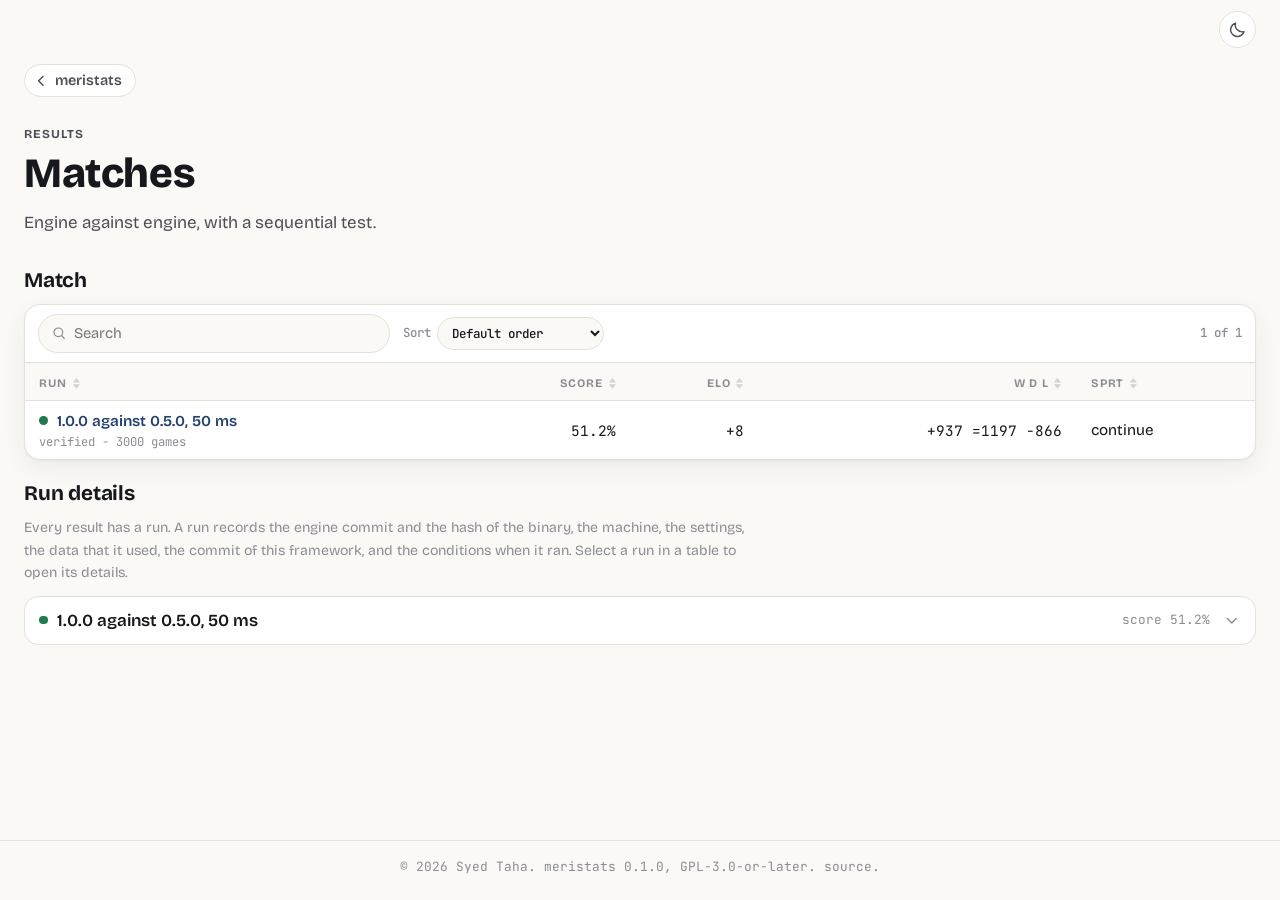
==== matches.html @ 7e8a5fe5 "Publish the baseline of version 1.0.0 Add the pages for puzzles, techniques, speed, matches and the " ====
<!doctype html>
<html lang="en" data-theme="light" data-pref="system">
<head>
  <meta charset="utf-8">
  <meta name="viewport" content="width=device-width, initial-scale=1">
  <title>Matches - meristats</title>
  <meta name="description" content="Engine against engine, with a sequential test.">
  <link rel="icon" href="assets/favicon.svg?v=4" type="image/svg+xml">
  <script>
    (function () {
      try {
        var pref = localStorage.getItem("theme-preference") || "system";
        var dark = pref === "dark" || (pref === "system" && window.matchMedia("(prefers-color-scheme: dark)").matches);
        document.documentElement.setAttribute("data-theme", dark ? "dark" : "light");
        document.documentElement.setAttribute("data-pref", pref);
      } catch (e) {}
    })();
  </script>
  <link rel="preconnect" href="https://fonts.googleapis.com">
  <link rel="preconnect" href="https://fonts.gstatic.com" crossorigin>
  <link href="https://fonts.googleapis.com/css2?family=Bricolage+Grotesque:opsz,wght@12..96,400;12..96,500;12..96,600;12..96,700;12..96,800&amp;family=JetBrains+Mono:wght@400;500&amp;display=swap" rel="stylesheet">
  <link rel="stylesheet" href="assets/style.css">
</head>
<body>
  <svg width="0" height="0" style="position:absolute" aria-hidden="true">
    <symbol id="mark" viewBox="38 20 62 90">
      <g fill="none" stroke="currentColor"><path stroke-width="1.6" d="M69.43 24.85V39.5M69.45 95.32V105.52"/><path stroke-width="1.64" stroke-linecap="round" d="M54.03 89.84A27.78 27.78 0 0 1 63.04 39.7M75.91 39.71A27.78 27.78 0 0 1 84.55 90.05"/></g>
      <path fill="currentColor" fill-rule="evenodd" d="M67.71 43L70.86 43L70.86 45.41L72.88 45.41L72.88 48L70.86 48L70.86 51.94L76.18 51.94L72.18 63.14L74.08 63.44L74.08 65.7L72.03 66.1L72.03 66.27C72.03 70.98 72.48 75.81 74.01 80.27C75.55 84.77 78.19 88.9 81.16 92.61L57.41 92.61C57.5 92.5 57.59 92.39 57.68 92.27C57.86 92.05 58.05 91.83 58.22 91.61C58.66 91.06 59.08 90.51 59.48 89.94C60.7 88.25 61.8 86.47 62.73 84.61C64.15 81.77 65.19 78.72 65.8 75.6C66.39 72.54 66.54 69.39 66.54 66.27L66.54 66.1L64.49 65.7L64.49 63.44L66.39 63.14L62.39 51.94L67.71 51.94L67.71 48L65.69 48L65.69 45.41L67.71 45.41L67.71 43Z"/>
    </symbol>
  </svg>

  <button class="theme-toggle" id="theme-toggle" type="button">
    <svg class="icon icon-sun" viewBox="0 0 24 24" fill="none" stroke="currentColor"
         stroke-width="1.8" stroke-linecap="round" aria-hidden="true">
      <circle cx="12" cy="12" r="4"/>
      <path d="M12 2v2M12 20v2M4.9 4.9l1.4 1.4M17.7 17.7l1.4 1.4M2 12h2M20 12h2M4.9 19.1l1.4-1.4M17.7 6.3l1.4-1.4"/>
    </svg>
    <svg class="icon icon-moon" viewBox="0 0 24 24" fill="none" stroke="currentColor"
         stroke-width="1.8" stroke-linecap="round" stroke-linejoin="round" aria-hidden="true">
      <path d="M20 14.5A8.5 8.5 0 0 1 9.5 4 8.5 8.5 0 1 0 20 14.5z"/>
    </svg>
  </button>

  <main>
<div class="wrap" id="top"><a class="back" href="./"><svg viewBox="0 0 24 24" fill="none" stroke="currentColor" stroke-width="2" stroke-linecap="round" stroke-linejoin="round" aria-hidden="true"><path d="M15 6l-6 6 6 6"/></svg>meristats</a><section class="page-head"><p class="eyebrow">Results</p><h1>Matches</h1><p>Engine against engine, with a sequential test.</p></section><section><h2>Match</h2><div class="panel" data-table><div class="toolbar"><label class="search"><svg viewBox="0 0 24 24" fill="none" stroke="currentColor" stroke-width="1.8" stroke-linecap="round" aria-hidden="true"><circle cx="11" cy="11" r="6.5"/><path d="M20 20l-4.2-4.2"/></svg><input type="search" placeholder="Search" aria-label="Search the table"></label><label class="sort"><span>Sort</span><select aria-label="Sort the table"><option value="">Default order</option><option value="0:asc">Run, A to Z</option><option value="0:desc">Run, Z to A</option><option value="1:asc">Score, low to high</option><option value="1:desc">Score, high to low</option><option value="2:asc">Elo, low to high</option><option value="2:desc">Elo, high to low</option><option value="3:asc">W D L, low to high</option><option value="3:desc">W D L, high to low</option><option value="4:asc">SPRT, A to Z</option><option value="4:desc">SPRT, Z to A</option></select></label><span class="count" aria-live="polite">1 of 1</span></div><div class="table-wrap"><table class="results"><thead><tr><th scope="col" data-sort="text" class=""><button type="button">Run<svg class="sort-icon" viewBox="0 0 10 14" aria-hidden="true"><path class="up" d="M5 1 9 6H1z"/><path class="down" d="M5 13 1 8h8z"/></svg></button></th><th scope="col" data-sort="num" class="num"><button type="button">Score<svg class="sort-icon" viewBox="0 0 10 14" aria-hidden="true"><path class="up" d="M5 1 9 6H1z"/><path class="down" d="M5 13 1 8h8z"/></svg></button></th><th scope="col" data-sort="num" class="num"><button type="button">Elo<svg class="sort-icon" viewBox="0 0 10 14" aria-hidden="true"><path class="up" d="M5 1 9 6H1z"/><path class="down" d="M5 13 1 8h8z"/></svg></button></th><th scope="col" data-sort="num" class="num"><button type="button">W D L<svg class="sort-icon" viewBox="0 0 10 14" aria-hidden="true"><path class="up" d="M5 1 9 6H1z"/><path class="down" d="M5 13 1 8h8z"/></svg></button></th><th scope="col" data-sort="text" class=""><button type="button">SPRT<svg class="sort-icon" viewBox="0 0 10 14" aria-hidden="true"><path class="up" d="M5 1 9 6H1z"/><path class="down" d="M5 13 1 8h8z"/></svg></button></th></tr></thead><tbody><tr data-run="run-20261018t182448z-match-f1946d27" data-grade="verified" data-group="SPRT continue" data-search="1.0.0 against 0.5.0, 50 ms default vs default match verified sprt continue 1.0.0 against 0.5.0, 50 ms verified - 3000 games 51.2% +8 +937 =1197 -866 continue"><td class="" data-sort="1.0.0 against 0.5.0, 50 ms"><span class="main"><span class="dot dot-verified" title="verified"></span><a class="run-link" href="#run-20261018t182448z-match-f1946d27">1.0.0 against 0.5.0, 50 ms</a></span><span class="small">verified - 3000 games</span></td><td class="num" data-sort="0.5118333333333334">51.2%</td><td class="num" data-sort="8.224177904588114">+8</td><td class="num" data-sort="937">+937 =1197 -866</td><td class="" data-sort="continue">continue</td></tr></tbody></table><p class="empty" hidden>Nothing matches.</p></div><div class="pager" hidden><label class="per-page">Rows<select aria-label="Rows per page"><option value="10">10</option><option value="25">25</option><option value="50">50</option><option value="100">100</option></select></label><span class="range" aria-live="polite"></span><nav class="pages" aria-label="Pages"></nav></div></div></section><section><h2>Run details</h2><p class="note">Every result has a run. A run records the engine commit and the hash of the binary, the machine, the settings, the data that it used, the commit of this framework, and the conditions when it ran. Select a run in a table to open its details.</p><div class="runs" data-runs><details class="run" id="run-20261018t182448z-match-f1946d27" data-run="run-20261018t182448z-match-f1946d27"><summary><span class="run-name"><span class="dot dot-verified" title="verified"></span>1.0.0 against 0.5.0, 50 ms</span><span class="run-meta">score 51.2%</span><svg class="chev" viewBox="0 0 24 24" fill="none" stroke="currentColor" stroke-width="2" stroke-linecap="round" stroke-linejoin="round" aria-hidden="true"><path d="M6 9l6 6 6-6"/></svg></summary><div class="run-body"><table class="facts"><tbody><tr class="group"><th colspan="2">Result</th></tr><tr><th scope="row">Games</th><td>3000</td></tr><tr><th scope="row">Wins, draws, losses</th><td>+937 =1197 -866</td></tr><tr><th scope="row">Score</th><td>51.2%</td></tr><tr><th scope="row">Elo</th><td>+8</td></tr><tr><th scope="row">SPRT, meristats</th><td>continue</td></tr><tr><th scope="row">SPRT, fastchess</th><td>continue</td></tr></tbody><tbody><tr class="group"><th colspan="2">Run</th></tr><tr><th scope="row">Run</th><td>20261018T182448Z-match-f1946d27</td></tr><tr><th scope="row">Protocol</th><td>match version 2</td></tr><tr><th scope="row">Grade</th><td><span class="badge">verified</span> Made from a clean state.</td></tr><tr><th scope="row">Started</th><td>2026-10-18T18:24:48Z</td></tr><tr><th scope="row">Config</th><td>default vs default</td></tr><tr><th scope="row">Limits</th><td>b_engine_id: 2<br>concurrency: 16<br>eval_files: {}<br>limit: {&#x27;st&#x27;: 0.05}<br>options_a: {&#x27;Hash&#x27;: 16, &#x27;MoveOverhead&#x27;: 0, &#x27;Threads&#x27;: 1}<br>options_b: {&#x27;Hash&#x27;: 16, &#x27;MoveOverhead&#x27;: 0, &#x27;Threads&#x27;: 1}<br>rounds: 1500<br>seed: 1<br>sprt: {&#x27;alpha&#x27;: 0.05, &#x27;beta&#x27;: 0.05, &#x27;elo0&#x27;: 0.0, &#x27;elo1&#x27;: 10.0}</td></tr></tbody><tbody><tr class="group"><th colspan="2">Engine</th></tr><tr><th scope="row">Commit</th><td><a href="https://github.com/syedtaha22/meridian/commit/1851d6012c88bce34a22c686608aade01338e2e7">1851d6012c88</a></td></tr><tr><th scope="row">Binary</th><td>7f83e651ee5e45a40d59fa69de6af48ca6f62c56aa0a31c0e30a561213eb9b9a</td></tr><tr><th scope="row">Name</th><td>Meridian 1.0.0</td></tr></tbody><tbody><tr class="group"><th colspan="2">Data</th></tr><tr><th scope="row">Dataset</th><td>opening-book 5835239f88cc</td></tr></tbody><tbody><tr class="group"><th colspan="2">Machine</th></tr><tr><th scope="row">CPU</th><td>13th Gen Intel(R) Core(TM) i9-13900HX, 32 logical CPUs</td></tr><tr><th scope="row">Kernel</th><td>7.0.0-38-generic</td></tr></tbody><tbody><tr class="group"><th colspan="2">Framework</th></tr><tr><th scope="row">Commit</th><td><a href="https://github.com/syedtaha22/meristats/commit/4b41d641494044adb441dc65bc48a4a7bd8cf73d">4b41d6414940</a></td></tr><tr><th scope="row">State</th><td>clean</td></tr></tbody><tbody><tr class="group"><th colspan="2">Conditions</th></tr><tr><th scope="row">Power source</th><td>ac</td></tr><tr><th scope="row">Governor</th><td>powersave</td></tr><tr><th scope="row">Load at start</th><td>4.98828125</td></tr></tbody></table><a class="to-top" href="#top">Back to the table</a></div></details></div></section></div>
  </main>

  <footer class="site-footer">
    <div class="wrap">
      &copy; 2026 Syed Taha. meristats 0.1.0, GPL-3.0-or-later.
      <a href="https://github.com/syedtaha22/meristats">source</a>.
    </div>
  </footer>

  <script src="assets/site.js" defer></script>
  <script>
    (function () {
      var button = document.getElementById("theme-toggle");
      var media = window.matchMedia("(prefers-color-scheme: dark)");

      function read() {
        try { return localStorage.getItem("theme-preference") || "system"; } catch (e) { return "system"; }
      }

      function isDark(pref) {
        return pref === "dark" || (pref === "system" && media.matches);
      }

      function apply(pref) {
        var dark = isDark(pref);
        document.documentElement.setAttribute("data-theme", dark ? "dark" : "light");
        document.documentElement.setAttribute("data-pref", pref);
        button.setAttribute("aria-label", dark ? "Switch to light theme" : "Switch to dark theme");
      }

      button.addEventListener("click", function () {
        var next = isDark(read()) ? "light" : "dark";
        try { localStorage.setItem("theme-preference", next); } catch (e) {}
        apply(next);
      });

      media.addEventListener("change", function () {
        if (read() === "system") { apply("system"); }
      });

      apply(read());
    })();
  </script>
</body>
</html>
---- assets/style.css ----
/*
  meristats, a testing and results framework for the Meridian chess engine
  Copyright (C) 2026 Syed Taha

  This program is free software: you can redistribute it and/or modify
  it under the terms of the GNU General Public License as published by
  the Free Software Foundation, either version 3 of the License, or
  (at your option) any later version.

  This program is distributed in the hope that it will be useful,
  but WITHOUT ANY WARRANTY; without even the implied warranty of
  MERCHANTABILITY or FITNESS FOR A PARTICULAR PURPOSE.  See the
  GNU General Public License for more details.

  You should have received a copy of the GNU General Public License
  along with this program.  If not, see <https://www.gnu.org/licenses/>.
*/

/* meristats stylesheet. The palette and type follow syedtaha22.github.io. */

:root {
  --paper: #faf9f6;
  --card: #ffffff;
  --ink: #16181c;
  --ink-soft: #4d4f56;
  --muted: #8b8d94;
  --rule: #e4e1d8;
  --accent: #24406f;
  --accent-ink: #16233d;
  --accent-tint: #eef1f6;
  --on-ink: #ffffff;
  --on-accent: #ffffff;
  --shadow: 0 1px 2px rgba(20, 24, 34, 0.04), 0 8px 24px rgba(20, 24, 34, 0.06);

  --sans: "Bricolage Grotesque", "Inter", system-ui, sans-serif;
  --mono: "JetBrains Mono", ui-monospace, "SFMono-Regular", Menlo, monospace;

  --wrap: 1320px;
  color-scheme: light;
}

html[data-theme="dark"] {
  --paper: #0d1117;
  --card: #151a21;
  --ink: #f4f5f7;
  --ink-soft: rgba(244, 245, 247, 0.75);
  --muted: rgba(244, 245, 247, 0.5);
  --rule: rgba(244, 245, 247, 0.16);
  --accent: #e44c65;
  --accent-ink: #e76278;
  --accent-tint: rgba(228, 76, 101, 0.14);
  --on-ink: #0d1117;
  --shadow: 0 1px 2px rgba(0, 0, 0, 0.3), 0 8px 24px rgba(0, 0, 0, 0.35);
  color-scheme: dark;
}

* { box-sizing: border-box; }
html { -webkit-text-size-adjust: 100%; }

body {
  margin: 0;
  min-height: 100vh;
  display: flex;
  flex-direction: column;
  background: var(--paper);
  color: var(--ink);
  font-family: var(--sans);
  font-optical-sizing: auto;
  font-size: 1.06rem;
  line-height: 1.6;
  -webkit-font-smoothing: antialiased;
  padding-top: 3.4rem;
  transition: background-color 0.3s ease, color 0.3s ease;
}

a { color: var(--accent); text-decoration: none; }
a:hover { color: var(--accent-ink); text-decoration: underline; text-decoration-thickness: 1px;
          text-underline-offset: 3px; }
a:focus-visible, button:focus-visible { outline: 2px solid var(--accent); outline-offset: 2px; }

.wrap { width: 100%; max-width: var(--wrap); margin: 0 auto; padding: 0 1.5rem; }

/* ---------------------------------------------------------------- theme */

.theme-toggle {
  position: fixed;
  top: 0.7rem;
  right: 1.5rem;
  z-index: 10;
  display: grid;
  place-items: center;
  width: 2.3rem;
  height: 2.3rem;
  padding: 0;
  border: 1px solid var(--rule);
  border-radius: 50%;
  background: var(--card);
  color: var(--ink-soft);
  cursor: pointer;
  transition: background-color 0.2s ease, color 0.2s ease, border-color 0.2s ease;
}
.theme-toggle:hover {
  background: var(--accent-tint);
  color: var(--accent);
  border-color: var(--accent);
}
.theme-toggle .icon { grid-area: 1 / 1; width: 1.2rem; height: 1.2rem; }
html[data-theme="light"] .icon-sun,
html[data-theme="dark"] .icon-moon { display: none; }

/* ----------------------------------------------------------------- hero */

main { flex: 1; }

.hero {
  display: grid;
  grid-template-columns: minmax(0, 1.5fr) minmax(0, 1fr);
  gap: 2rem;
  align-items: center;
  padding: 1.5rem 0 1rem;
}

.eyebrow {
  margin: 0 0 0.8rem;
  font-weight: 700;
  font-size: 0.76rem;
  letter-spacing: 0.08em;
  text-transform: uppercase;
  color: var(--muted);
}

h1, h2, h3 {
  font-weight: 700;
  line-height: 1.15;
  letter-spacing: -0.01em;
  color: var(--ink);
}
h1 { font-size: clamp(2.4rem, 5vw, 3.6rem); margin: 0 0 0.7rem; font-weight: 800; }
h2 { font-size: 1.3rem; margin: 0 0 0.7rem; }
h3 { font-size: 1.1rem; margin: 0 0 0.4rem; }

.lede { max-width: 36rem; margin: 0 0 1.2rem; color: var(--ink-soft); font-size: 1.15rem; }

.actions { display: flex; flex-wrap: wrap; gap: 0.7rem; }
.btn {
  display: inline-flex;
  align-items: center;
  padding: 0.7rem 1.3rem;
  border: 1.5px solid var(--ink);
  border-radius: 999px;
  font-weight: 600;
  font-size: 0.92rem;
  text-decoration: none;
  transition: background-color 0.25s ease, border-color 0.25s ease, color 0.25s ease;
}
.btn:hover { text-decoration: none; }
.btn-fill { background: var(--ink); color: var(--on-ink); }
.btn-fill:hover { background: var(--accent); border-color: var(--accent); color: var(--on-accent); }
.btn-outline { background: transparent; color: var(--ink); }
.btn-outline:hover { background: var(--ink); color: var(--on-ink); }

.emblem { display: grid; place-items: center; }
.emblem .mark { height: 13rem; width: auto; color: var(--accent); }

/* ------------------------------------------------------- status and cards */

.status {
  display: flex;
  align-items: center;
  gap: 0.9rem;
  margin: 1rem 0 1.2rem;
  padding: 0.7rem 1.1rem;
  border: 1px solid var(--rule);
  border-radius: 1rem;
  background: var(--card);
  box-shadow: var(--shadow);
}
.status-label {
  flex: none;
  padding: 0.25rem 0.7rem;
  border-radius: 999px;
  background: var(--accent-tint);
  color: var(--accent);
  font: 500 0.75rem/1.2 var(--mono);
  letter-spacing: 0.04em;
  text-transform: uppercase;
}
.status p { margin: 0; font-weight: 600; }
.status .detail { margin-left: auto; color: var(--muted); font-weight: 400; font-size: 0.95rem; }

.card-grid { display: grid; grid-template-columns: repeat(3, minmax(0, 1fr)); gap: 0.9rem; }
.card {
  padding: 1.1rem 1.2rem;
  border: 1px solid var(--rule);
  border-radius: 1rem;
  background: var(--card);
}
.card p { margin: 0; color: var(--ink-soft); font-size: 0.98rem; }
.card .num { margin-bottom: 0.5rem; color: var(--accent); font: 500 0.8rem/1 var(--mono); }

/* ---------------------------------------------------------------- page heads */

a.card { display: block; color: inherit; text-decoration: none; position: relative;
         transition: border-color 0.2s ease, transform 0.2s ease; }
a.card:hover { border-color: var(--accent); text-decoration: none; transform: translateY(-2px); }
.card-count { display: block; margin-top: 0.5rem; color: var(--muted); font: 500 0.78rem/1 var(--mono); }

.back {
  display: inline-flex;
  align-items: center;
  gap: 0.35rem;
  margin-top: 0.6rem;
  padding: 0.25rem 0.8rem 0.25rem 0.45rem;
  border: 1px solid var(--rule);
  border-radius: 999px;
  background: var(--card);
  color: var(--ink-soft);
  font-weight: 600;
  font-size: 0.9rem;
  text-decoration: none;
  transition: border-color 0.2s ease, color 0.2s ease;
}
.back svg { width: 1.1rem; height: 1.1rem; }
.back:hover { border-color: var(--accent); color: var(--accent); text-decoration: none; }

.page-head { padding: 0.9rem 0 0.6rem; }
.page-head h1 { font-size: clamp(1.9rem, 4vw, 2.6rem); }
.page-head p { max-width: 44rem; margin: 0.3rem 0 0; color: var(--ink-soft); }
.page-head .eyebrow { margin-top: 0.8rem; margin-bottom: 0.4rem; }
section + section { margin-top: 1.4rem; }
.note { margin: 0.2rem 0 0.7rem; color: var(--muted); font-size: 0.88rem; max-width: 46rem; }

/* ----------------------------------------------------------------- panels */

.panel { border: 1px solid var(--rule); border-radius: 1rem; background: var(--card);
         box-shadow: var(--shadow); overflow: hidden; }

.toolbar { display: flex; flex-wrap: wrap; align-items: center; gap: 0.5rem 0.8rem;
           padding: 0.6rem 0.8rem; border-bottom: 1px solid var(--rule); }
.search { position: relative; flex: 1 1 14rem; max-width: 22rem; display: block; }
.search svg { position: absolute; left: 0.8rem; top: 50%; width: 1rem; height: 1rem;
              transform: translateY(-50%); color: var(--muted); pointer-events: none; }
.search input { width: 100%; padding: 0.4rem 0.8rem 0.4rem 2.2rem; border: 1px solid var(--rule);
                border-radius: 999px; background: var(--paper); color: var(--ink);
                font: inherit; font-size: 0.92rem; }
.search input:focus { outline: 2px solid var(--accent); outline-offset: 1px; border-color: transparent; }
.sort { display: inline-flex; align-items: center; gap: 0.4rem; color: var(--muted);
        font: 500 0.78rem/1 var(--mono); }
.sort select { max-width: 13rem; padding: 0.35rem 0.6rem; border: 1px solid var(--rule);
               border-radius: 999px; background: var(--paper); color: var(--ink); font: inherit;
               cursor: pointer; }
.chips { display: flex; flex-wrap: wrap; gap: 0.35rem; }
.chip { padding: 0.28rem 0.75rem; border: 1px solid var(--rule); border-radius: 999px;
        background: transparent; color: var(--ink-soft); font: 500 0.78rem/1.3 var(--mono);
        cursor: pointer; transition: background-color 0.15s ease, color 0.15s ease; }
.chip:hover { border-color: var(--accent); color: var(--accent); }
.chip.on { background: var(--accent); border-color: var(--accent); color: var(--on-accent); }
.count { margin-left: auto; color: var(--muted); font: 500 0.78rem/1 var(--mono); }

/* ----------------------------------------------------------------- tables */

.table-wrap { overflow-x: auto; }
table.results { border-collapse: collapse; width: 100%; font-size: 0.95rem; }
table.results th, table.results td { padding: 0.5rem 0.9rem; text-align: left;
                                     border-bottom: 1px solid var(--rule); vertical-align: middle; }
table.results th.num, table.results td.num { text-align: right; }
table.results td { white-space: nowrap; }
table.results thead th { padding: 0.4rem 0.9rem; background: var(--paper); }
table.results th button { display: inline-flex; align-items: center; gap: 0.3rem; padding: 0;
                          border: 0; background: none; color: var(--muted); font: 700 0.72rem/1.2
                          var(--sans); letter-spacing: 0.07em; text-transform: uppercase; cursor: pointer; }
table.results th button:hover { color: var(--accent); }
table.results th .sort-icon { width: 0.55rem; height: 0.8rem; fill: currentColor; opacity: 0.35; }
table.results th .sort-icon path { transition: opacity 0.12s ease; }
table.results th[aria-sort] .sort-icon { opacity: 1; color: var(--accent); }
table.results th[aria-sort] .sort-icon path { opacity: 0.25; }
table.results th[aria-sort="ascending"] .sort-icon .up,
table.results th[aria-sort="descending"] .sort-icon .down { opacity: 1; }
table.results tbody tr { transition: background-color 0.12s ease; }
table.results tbody tr:hover { background: var(--accent-tint); }
table.results tbody tr:last-child td { border-bottom: 0; }
table.results td.num { font-family: var(--mono); font-size: 0.9rem; }
.main { display: block; font-weight: 600; }
td.num .main { font-weight: 500; }
.small { display: block; margin-top: 0.1rem; color: var(--muted); font: 400 0.76rem/1.3 var(--mono); }
.run-link { font-weight: 600; }
.empty { margin: 0; padding: 1.4rem; color: var(--muted); text-align: center; }
.pos { color: #1f7a4d; }
.neg { color: #b3392f; }
html[data-theme="dark"] .pos { color: #5bd399; }
html[data-theme="dark"] .neg { color: #ff7b72; }
.pill { display: inline-block; padding: 0.12rem 0.6rem; border-radius: 999px;
        font: 500 0.74rem/1.5 var(--mono); }
.pill.loud { background: var(--accent-tint); color: var(--accent); }
.pill.quiet { border: 1px solid var(--rule); color: var(--muted); }
.dot { display: inline-block; width: 0.55rem; height: 0.55rem; margin-right: 0.55rem;
       border-radius: 50%; background: var(--muted); vertical-align: 0.08em; }
.dot-verified { background: #1f7a4d; }
.dot-unverified { background: #c58a1d; }
.badge { display: inline-block; padding: 0.1rem 0.55rem; border-radius: 999px;
         font: 500 0.72rem/1.5 var(--mono); background: var(--accent-tint); color: var(--accent); }
.badge.warn { background: transparent; border: 1px solid var(--rule); color: var(--muted); }

.pager { display: flex; flex-wrap: wrap; align-items: center; gap: 0.5rem 1rem;
         padding: 0.5rem 0.8rem; border-top: 1px solid var(--rule); }
.pager[hidden] { display: none; }
.per-page { display: inline-flex; align-items: center; gap: 0.5rem; color: var(--muted);
            font: 500 0.78rem/1 var(--mono); }
.per-page select { padding: 0.3rem 0.6rem; border: 1px solid var(--rule); border-radius: 0.6rem;
                   background: var(--paper); color: var(--ink); font: inherit; cursor: pointer; }
.range { color: var(--muted); font: 500 0.78rem/1 var(--mono); }
.pages { display: flex; align-items: center; gap: 0.25rem; margin-left: auto; }
.pg { display: inline-grid; place-items: center; min-width: 1.8rem; height: 1.8rem; padding: 0 0.5rem; border: 1px solid var(--rule);
      border-radius: 0.6rem; background: transparent; color: var(--ink-soft);
      font: 500 0.82rem/1 var(--mono); cursor: pointer; }
.pg:hover:not(:disabled) { border-color: var(--accent); color: var(--accent); }
.pg.on { background: var(--accent); border-color: var(--accent); color: var(--on-accent); }
.pg:disabled { opacity: 0.4; cursor: default; }
.gap { padding: 0 0.2rem; color: var(--muted); }

/* ------------------------------------------------------------ run details */

.runs { display: grid; gap: 0.4rem; }
details.run { border: 1px solid var(--rule); border-radius: 0.9rem; background: var(--card);
              transition: border-color 0.2s ease, box-shadow 0.2s ease; }
details.run[open] { border-color: var(--accent); box-shadow: var(--shadow); }
details.run.flash { animation: flash 1.4s ease; }
@keyframes flash { 0% { box-shadow: 0 0 0 3px var(--accent); } 100% { box-shadow: var(--shadow); } }
details.run > summary { display: flex; align-items: center; gap: 0.8rem; padding: 0.6rem 0.9rem;
                        cursor: pointer; list-style: none; }
details.run > summary::-webkit-details-marker { display: none; }
details.run > summary:hover .run-name { color: var(--accent); }
.run-name { flex: 1; min-width: 0; font-weight: 600; overflow-wrap: anywhere; }
.run-meta { flex: none; color: var(--muted); font: 400 0.8rem/1 var(--mono); }
.chev { display: block; flex: none; margin-left: auto; width: 1.1rem; height: 1.1rem;
        color: var(--muted);
        transition: transform 0.2s ease; }
details.run[open] .chev { transform: rotate(180deg); color: var(--accent); }
.run-body { padding: 0 0.9rem 0.7rem; animation: reveal 0.2s ease; }
@keyframes reveal { from { transform: translateY(-4px); } to { transform: none; } }
.to-top { display: inline-block; margin-top: 0.8rem; font-size: 0.85rem; }

table.facts { width: 100%; border-collapse: collapse; font-size: 0.9rem; }
table.facts th, table.facts td { padding: 0.3rem 0.7rem; text-align: left; vertical-align: top;
                                 border-bottom: 1px solid var(--rule); }
table.facts tr.group th { padding: 0.6rem 0.7rem 0.25rem; border-bottom: 1px solid var(--rule);
                          color: var(--accent); font: 700 0.72rem/1.2 var(--sans);
                          letter-spacing: 0.08em; text-transform: uppercase; }
table.facts tbody:first-of-type tr.group th { padding-top: 0.3rem; }
table.facts th[scope="row"] { width: 11rem; color: var(--muted); font-weight: 500; }
table.facts td { font-family: var(--mono); font-size: 0.84rem; overflow-wrap: anywhere; }
table.grades td { font-family: var(--sans); font-size: 0.92rem; }
.wrap.narrow { max-width: 56rem; }
.protocol { max-width: none; }

/* ------------------------------------------------------------ site search */

.site-search { margin: 0 0 1.4rem; }
.search.big { max-width: none; }
.search.big input { padding: 0.65rem 1.1rem 0.65rem 2.6rem; font-size: 1rem; background: var(--card); }
.search.big svg { left: 1rem; width: 1.2rem; height: 1.2rem; }
.hits { margin: 0.8rem 0 0; padding: 0; list-style: none; border: 1px solid var(--rule);
        border-radius: 1rem; background: var(--card); overflow: hidden; }
.hits li a { display: flex; align-items: center; gap: 1rem; padding: 0.5rem 0.9rem; color: inherit;
             border-bottom: 1px solid var(--rule); text-decoration: none; }
.hits li:last-child a { border-bottom: 0; }
.hits li a:hover { background: var(--accent-tint); text-decoration: none; }
.hits .where { margin-left: auto; color: var(--muted); font: 400 0.78rem/1 var(--mono); }
.hits .what { font-weight: 600; }

/* --------------------------------------------------------------- footer */


.site-footer {
  margin-top: 2rem;
  padding: 1rem 0 1.4rem;
  border-top: 1px solid var(--rule);
  text-align: center;
  font: 400 0.8rem/1.6 var(--mono);
  color: var(--muted);
}
.site-footer a { color: var(--muted); }
.site-footer a:hover { color: var(--accent); }

/* ------------------------------------------------------------- small screens */

@media (max-width: 820px) {
  body { padding-top: 3.2rem; }
  .theme-toggle { top: 0.6rem; right: 1rem; }
  .wrap { padding: 0 1rem; }
  .hero { grid-template-columns: minmax(0, 1fr) auto; gap: 0 1rem; padding-top: 0.6rem; }
  .hero > div:first-child { display: contents; }
  .hero .eyebrow, .hero h1 { grid-column: 1; }
  .emblem { grid-column: 2; grid-row: 1 / span 2; justify-self: end; }
  .emblem .mark { height: 6.5rem; }
  .hero .lede, .hero .actions { grid-column: 1 / -1; }
  .card-grid { grid-template-columns: 1fr; }
  .status { flex-wrap: wrap; }
  .status .detail { margin-left: 0; flex-basis: 100%; }
  .toolbar { gap: 0.5rem; }
  .search { max-width: none; flex: 1 1 8rem; }
  .sort select { max-width: 9rem; }
  .count { margin-left: auto; }
  .pager { flex-wrap: nowrap; justify-content: space-between; }
  .range, .gap, .pg:not(.on):not(.step) { display: none; }
  .pages { margin-left: 0; flex-basis: auto; }
  table.facts th[scope="row"] { width: 7rem; }
  .run-meta { display: none; }
}

@media (prefers-reduced-motion: reduce) {
  * { transition: none !important; }
}
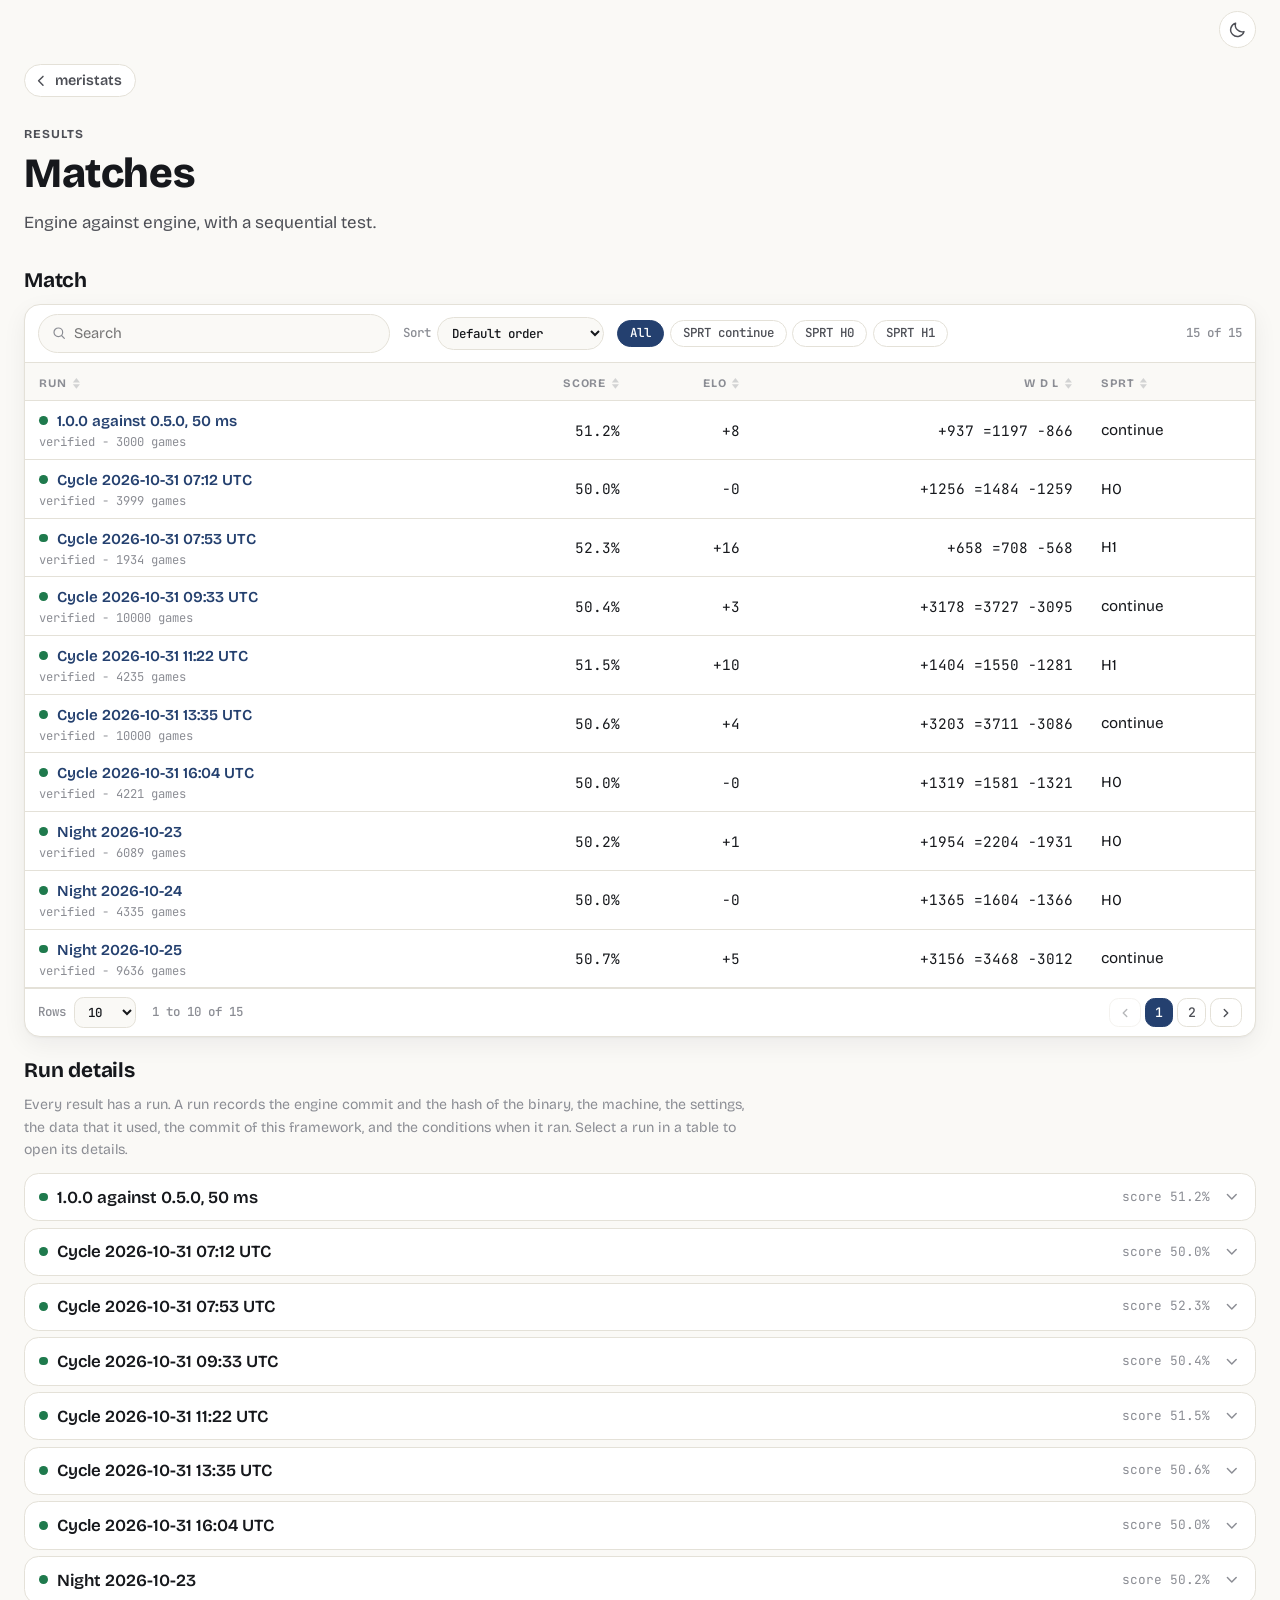
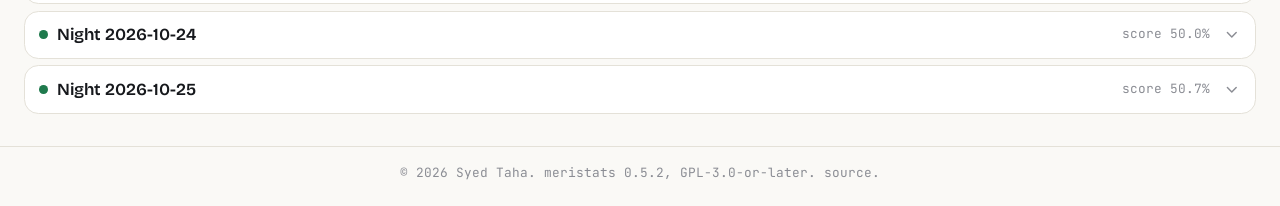
==== commit 5cef4e19: "Publish the site" ====
--- a/matches.html
+++ b/matches.html
@@ -42,12 +42,12 @@
   </button>
 
   <main>
-<div class="wrap" id="top"><a class="back" href="./"><svg viewBox="0 0 24 24" fill="none" stroke="currentColor" stroke-width="2" stroke-linecap="round" stroke-linejoin="round" aria-hidden="true"><path d="M15 6l-6 6 6 6"/></svg>meristats</a><section class="page-head"><p class="eyebrow">Results</p><h1>Matches</h1><p>Engine against engine, with a sequential test.</p></section><section><h2>Match</h2><div class="panel" data-table><div class="toolbar"><label class="search"><svg viewBox="0 0 24 24" fill="none" stroke="currentColor" stroke-width="1.8" stroke-linecap="round" aria-hidden="true"><circle cx="11" cy="11" r="6.5"/><path d="M20 20l-4.2-4.2"/></svg><input type="search" placeholder="Search" aria-label="Search the table"></label><label class="sort"><span>Sort</span><select aria-label="Sort the table"><option value="">Default order</option><option value="0:asc">Run, A to Z</option><option value="0:desc">Run, Z to A</option><option value="1:asc">Score, low to high</option><option value="1:desc">Score, high to low</option><option value="2:asc">Elo, low to high</option><option value="2:desc">Elo, high to low</option><option value="3:asc">W D L, low to high</option><option value="3:desc">W D L, high to low</option><option value="4:asc">SPRT, A to Z</option><option value="4:desc">SPRT, Z to A</option></select></label><span class="count" aria-live="polite">1 of 1</span></div><div class="table-wrap"><table class="results"><thead><tr><th scope="col" data-sort="text" class=""><button type="button">Run<svg class="sort-icon" viewBox="0 0 10 14" aria-hidden="true"><path class="up" d="M5 1 9 6H1z"/><path class="down" d="M5 13 1 8h8z"/></svg></button></th><th scope="col" data-sort="num" class="num"><button type="button">Score<svg class="sort-icon" viewBox="0 0 10 14" aria-hidden="true"><path class="up" d="M5 1 9 6H1z"/><path class="down" d="M5 13 1 8h8z"/></svg></button></th><th scope="col" data-sort="num" class="num"><button type="button">Elo<svg class="sort-icon" viewBox="0 0 10 14" aria-hidden="true"><path class="up" d="M5 1 9 6H1z"/><path class="down" d="M5 13 1 8h8z"/></svg></button></th><th scope="col" data-sort="num" class="num"><button type="button">W D L<svg class="sort-icon" viewBox="0 0 10 14" aria-hidden="true"><path class="up" d="M5 1 9 6H1z"/><path class="down" d="M5 13 1 8h8z"/></svg></button></th><th scope="col" data-sort="text" class=""><button type="button">SPRT<svg class="sort-icon" viewBox="0 0 10 14" aria-hidden="true"><path class="up" d="M5 1 9 6H1z"/><path class="down" d="M5 13 1 8h8z"/></svg></button></th></tr></thead><tbody><tr data-run="run-20261018t182448z-match-f1946d27" data-grade="verified" data-group="SPRT continue" data-search="1.0.0 against 0.5.0, 50 ms default vs default match verified sprt continue 1.0.0 against 0.5.0, 50 ms verified - 3000 games 51.2% +8 +937 =1197 -866 continue"><td class="" data-sort="1.0.0 against 0.5.0, 50 ms"><span class="main"><span class="dot dot-verified" title="verified"></span><a class="run-link" href="#run-20261018t182448z-match-f1946d27">1.0.0 against 0.5.0, 50 ms</a></span><span class="small">verified - 3000 games</span></td><td class="num" data-sort="0.5118333333333334">51.2%</td><td class="num" data-sort="8.224177904588114">+8</td><td class="num" data-sort="937">+937 =1197 -866</td><td class="" data-sort="continue">continue</td></tr></tbody></table><p class="empty" hidden>Nothing matches.</p></div><div class="pager" hidden><label class="per-page">Rows<select aria-label="Rows per page"><option value="10">10</option><option value="25">25</option><option value="50">50</option><option value="100">100</option></select></label><span class="range" aria-live="polite"></span><nav class="pages" aria-label="Pages"></nav></div></div></section><section><h2>Run details</h2><p class="note">Every result has a run. A run records the engine commit and the hash of the binary, the machine, the settings, the data that it used, the commit of this framework, and the conditions when it ran. Select a run in a table to open its details.</p><div class="runs" data-runs><details class="run" id="run-20261018t182448z-match-f1946d27" data-run="run-20261018t182448z-match-f1946d27"><summary><span class="run-name"><span class="dot dot-verified" title="verified"></span>1.0.0 against 0.5.0, 50 ms</span><span class="run-meta">score 51.2%</span><svg class="chev" viewBox="0 0 24 24" fill="none" stroke="currentColor" stroke-width="2" stroke-linecap="round" stroke-linejoin="round" aria-hidden="true"><path d="M6 9l6 6 6-6"/></svg></summary><div class="run-body"><table class="facts"><tbody><tr class="group"><th colspan="2">Result</th></tr><tr><th scope="row">Games</th><td>3000</td></tr><tr><th scope="row">Wins, draws, losses</th><td>+937 =1197 -866</td></tr><tr><th scope="row">Score</th><td>51.2%</td></tr><tr><th scope="row">Elo</th><td>+8</td></tr><tr><th scope="row">SPRT, meristats</th><td>continue</td></tr><tr><th scope="row">SPRT, fastchess</th><td>continue</td></tr></tbody><tbody><tr class="group"><th colspan="2">Run</th></tr><tr><th scope="row">Run</th><td>20261018T182448Z-match-f1946d27</td></tr><tr><th scope="row">Protocol</th><td>match version 2</td></tr><tr><th scope="row">Grade</th><td><span class="badge">verified</span> Made from a clean state.</td></tr><tr><th scope="row">Started</th><td>2026-10-18T18:24:48Z</td></tr><tr><th scope="row">Config</th><td>default vs default</td></tr><tr><th scope="row">Limits</th><td>b_engine_id: 2<br>concurrency: 16<br>eval_files: {}<br>limit: {&#x27;st&#x27;: 0.05}<br>options_a: {&#x27;Hash&#x27;: 16, &#x27;MoveOverhead&#x27;: 0, &#x27;Threads&#x27;: 1}<br>options_b: {&#x27;Hash&#x27;: 16, &#x27;MoveOverhead&#x27;: 0, &#x27;Threads&#x27;: 1}<br>rounds: 1500<br>seed: 1<br>sprt: {&#x27;alpha&#x27;: 0.05, &#x27;beta&#x27;: 0.05, &#x27;elo0&#x27;: 0.0, &#x27;elo1&#x27;: 10.0}</td></tr></tbody><tbody><tr class="group"><th colspan="2">Engine</th></tr><tr><th scope="row">Commit</th><td><a href="https://github.com/syedtaha22/meridian/commit/1851d6012c88bce34a22c686608aade01338e2e7">1851d6012c88</a></td></tr><tr><th scope="row">Binary</th><td>7f83e651ee5e45a40d59fa69de6af48ca6f62c56aa0a31c0e30a561213eb9b9a</td></tr><tr><th scope="row">Name</th><td>Meridian 1.0.0</td></tr></tbody><tbody><tr class="group"><th colspan="2">Data</th></tr><tr><th scope="row">Dataset</th><td>opening-book 5835239f88cc</td></tr></tbody><tbody><tr class="group"><th colspan="2">Machine</th></tr><tr><th scope="row">CPU</th><td>13th Gen Intel(R) Core(TM) i9-13900HX, 32 logical CPUs</td></tr><tr><th scope="row">Kernel</th><td>7.0.0-38-generic</td></tr></tbody><tbody><tr class="group"><th colspan="2">Framework</th></tr><tr><th scope="row">Commit</th><td><a href="https://github.com/syedtaha22/meristats/commit/4b41d641494044adb441dc65bc48a4a7bd8cf73d">4b41d6414940</a></td></tr><tr><th scope="row">State</th><td>clean</td></tr></tbody><tbody><tr class="group"><th colspan="2">Conditions</th></tr><tr><th scope="row">Power source</th><td>ac</td></tr><tr><th scope="row">Governor</th><td>powersave</td></tr><tr><th scope="row">Load at start</th><td>4.98828125</td></tr></tbody></table><a class="to-top" href="#top">Back to the table</a></div></details></div></section></div>
+<div class="wrap" id="top"><a class="back" href="./"><svg viewBox="0 0 24 24" fill="none" stroke="currentColor" stroke-width="2" stroke-linecap="round" stroke-linejoin="round" aria-hidden="true"><path d="M15 6l-6 6 6 6"/></svg>meristats</a><section class="page-head"><p class="eyebrow">Results</p><h1>Matches</h1><p>Engine against engine, with a sequential test.</p></section><section><h2>Match</h2><div class="panel" data-table><div class="toolbar"><label class="search"><svg viewBox="0 0 24 24" fill="none" stroke="currentColor" stroke-width="1.8" stroke-linecap="round" aria-hidden="true"><circle cx="11" cy="11" r="6.5"/><path d="M20 20l-4.2-4.2"/></svg><input type="search" placeholder="Search" aria-label="Search the table"></label><label class="sort"><span>Sort</span><select aria-label="Sort the table"><option value="">Default order</option><option value="0:asc">Run, A to Z</option><option value="0:desc">Run, Z to A</option><option value="1:asc">Score, low to high</option><option value="1:desc">Score, high to low</option><option value="2:asc">Elo, low to high</option><option value="2:desc">Elo, high to low</option><option value="3:asc">W D L, low to high</option><option value="3:desc">W D L, high to low</option><option value="4:asc">SPRT, A to Z</option><option value="4:desc">SPRT, Z to A</option></select></label><div class="chips" data-filter="group" role="group" aria-label="Test"><button type="button" class="chip on" data-value="">All</button><button type="button" class="chip" data-value="SPRT continue">SPRT continue</button><button type="button" class="chip" data-value="SPRT H0">SPRT H0</button><button type="button" class="chip" data-value="SPRT H1">SPRT H1</button></div><span class="count" aria-live="polite">15 of 15</span></div><div class="table-wrap"><table class="results"><thead><tr><th scope="col" data-sort="text" class=""><button type="button">Run<svg class="sort-icon" viewBox="0 0 10 14" aria-hidden="true"><path class="up" d="M5 1 9 6H1z"/><path class="down" d="M5 13 1 8h8z"/></svg></button></th><th scope="col" data-sort="num" class="num"><button type="button">Score<svg class="sort-icon" viewBox="0 0 10 14" aria-hidden="true"><path class="up" d="M5 1 9 6H1z"/><path class="down" d="M5 13 1 8h8z"/></svg></button></th><th scope="col" data-sort="num" class="num"><button type="button">Elo<svg class="sort-icon" viewBox="0 0 10 14" aria-hidden="true"><path class="up" d="M5 1 9 6H1z"/><path class="down" d="M5 13 1 8h8z"/></svg></button></th><th scope="col" data-sort="num" class="num"><button type="button">W D L<svg class="sort-icon" viewBox="0 0 10 14" aria-hidden="true"><path class="up" d="M5 1 9 6H1z"/><path class="down" d="M5 13 1 8h8z"/></svg></button></th><th scope="col" data-sort="text" class=""><button type="button">SPRT<svg class="sort-icon" viewBox="0 0 10 14" aria-hidden="true"><path class="up" d="M5 1 9 6H1z"/><path class="down" d="M5 13 1 8h8z"/></svg></button></th></tr></thead><tbody><tr data-run="run-20261018t182448z-match-f1946d27" data-grade="verified" data-group="SPRT continue" data-search="1.0.0 against 0.5.0, 50 ms default vs default match verified sprt continue 1.0.0 against 0.5.0, 50 ms verified - 3000 games 51.2% +8 +937 =1197 -866 continue"><td class="" data-sort="1.0.0 against 0.5.0, 50 ms"><span class="main"><span class="dot dot-verified" title="verified"></span><a class="run-link" href="#run-20261018t182448z-match-f1946d27">1.0.0 against 0.5.0, 50 ms</a></span><span class="small">verified - 3000 games</span></td><td class="num" data-sort="0.5118333333333334">51.2%</td><td class="num" data-sort="8.224177904588114">+8</td><td class="num" data-sort="937">+937 =1197 -866</td><td class="" data-sort="continue">continue</td></tr><tr data-run="run-20261031t074236z-match-cded1bf4" data-grade="verified" data-group="SPRT H0" data-search="cycle 2026-10-31 07:12 utc default vs default match verified sprt h0 cycle 2026-10-31 07:12 utc verified - 3999 games 50.0% -0 +1256 =1484 -1259 h0"><td class="" data-sort="cycle 2026-10-31 07:12 utc"><span class="main"><span class="dot dot-verified" title="verified"></span><a class="run-link" href="#run-20261031t074236z-match-cded1bf4">Cycle 2026-10-31 07:12 UTC</a></span><span class="small">verified - 3999 games</span></td><td class="num" data-sort="0.49962490622655664">50.0%</td><td class="num" data-sort="-0.2606418984991443">-0</td><td class="num" data-sort="1256">+1256 =1484 -1259</td><td class="" data-sort="H0">H0</td></tr><tr data-run="run-20261031t091415z-match-72ed38ac" data-grade="verified" data-group="SPRT H1" data-search="cycle 2026-10-31 07:53 utc default vs default match verified sprt h1 cycle 2026-10-31 07:53 utc verified - 1934 games 52.3% +16 +658 =708 -568 h1"><td class="" data-sort="cycle 2026-10-31 07:53 utc"><span class="main"><span class="dot dot-verified" title="verified"></span><a class="run-link" href="#run-20261031t091415z-match-72ed38ac">Cycle 2026-10-31 07:53 UTC</a></span><span class="small">verified - 1934 games</span></td><td class="num" data-sort="0.5232678386763185">52.3%</td><td class="num" data-sort="16.179836580060417">+16</td><td class="num" data-sort="658">+658 =708 -568</td><td class="" data-sort="H1">H1</td></tr><tr data-run="run-20261031t105452z-match-0deec538" data-grade="verified" data-group="SPRT continue" data-search="cycle 2026-10-31 09:33 utc default vs default match verified sprt continue cycle 2026-10-31 09:33 utc verified - 10000 games 50.4% +3 +3178 =3727 -3095 continue"><td class="" data-sort="cycle 2026-10-31 09:33 utc"><span class="main"><span class="dot dot-verified" title="verified"></span><a class="run-link" href="#run-20261031t105452z-match-0deec538">Cycle 2026-10-31 09:33 UTC</a></span><span class="small">verified - 10000 games</span></td><td class="num" data-sort="0.50415">50.4%</td><td class="num" data-sort="2.8837815822918715">+3</td><td class="num" data-sort="3178">+3178 =3727 -3095</td><td class="" data-sort="continue">continue</td></tr><tr data-run="run-20261031t132325z-match-2d2e5eb8" data-grade="verified" data-group="SPRT H1" data-search="cycle 2026-10-31 11:22 utc default vs default match verified sprt h1 cycle 2026-10-31 11:22 utc verified - 4235 games 51.5% +10 +1404 =1550 -1281 h1"><td class="" data-sort="cycle 2026-10-31 11:22 utc"><span class="main"><span class="dot dot-verified" title="verified"></span><a class="run-link" href="#run-20261031t132325z-match-2d2e5eb8">Cycle 2026-10-31 11:22 UTC</a></span><span class="small">verified - 4235 games</span></td><td class="num" data-sort="0.5145218417945691">51.5%</td><td class="num" data-sort="10.093647969206986">+10</td><td class="num" data-sort="1404">+1404 =1550 -1281</td><td class="" data-sort="H1">H1</td></tr><tr data-run="run-20261031t153736z-match-741cff99" data-grade="verified" data-group="SPRT continue" data-search="cycle 2026-10-31 13:35 utc default vs default match verified sprt continue cycle 2026-10-31 13:35 utc verified - 10000 games 50.6% +4 +3203 =3711 -3086 continue"><td class="" data-sort="cycle 2026-10-31 13:35 utc"><span class="main"><span class="dot dot-verified" title="verified"></span><a class="run-link" href="#run-20261031t153736z-match-741cff99">Cycle 2026-10-31 13:35 UTC</a></span><span class="small">verified - 10000 games</span></td><td class="num" data-sort="0.50585">50.6%</td><td class="num" data-sort="4.065181851634128">+4</td><td class="num" data-sort="3203">+3203 =3711 -3086</td><td class="" data-sort="continue">continue</td></tr><tr data-run="run-20261031t173359z-match-c02e7801" data-grade="verified" data-group="SPRT H0" data-search="cycle 2026-10-31 16:04 utc default vs default match verified sprt h0 cycle 2026-10-31 16:04 utc verified - 4221 games 50.0% -0 +1319 =1581 -1321 h0"><td class="" data-sort="cycle 2026-10-31 16:04 utc"><span class="main"><span class="dot dot-verified" title="verified"></span><a class="run-link" href="#run-20261031t173359z-match-c02e7801">Cycle 2026-10-31 16:04 UTC</a></span><span class="small">verified - 4221 games</span></td><td class="num" data-sort="0.49976308931532815">50.0%</td><td class="num" data-sort="-0.16462241721062867">-0</td><td class="num" data-sort="1319">+1319 =1581 -1321</td><td class="" data-sort="H0">H0</td></tr><tr data-run="run-20261023t183941z-match-1b5821c5" data-grade="verified" data-group="SPRT H0" data-search="night 2026-10-23 default vs default match verified sprt h0 night 2026-10-23 verified - 6089 games 50.2% +1 +1954 =2204 -1931 h0"><td class="" data-sort="night 2026-10-23"><span class="main"><span class="dot dot-verified" title="verified"></span><a class="run-link" href="#run-20261023t183941z-match-1b5821c5">Night 2026-10-23</a></span><span class="small">verified - 6089 games</span></td><td class="num" data-sort="0.5018886516669404">50.2%</td><td class="num" data-sort="1.3123758371955607">+1</td><td class="num" data-sort="1954">+1954 =2204 -1931</td><td class="" data-sort="H0">H0</td></tr><tr data-run="run-20261024t184156z-match-02d8e446" data-grade="verified" data-group="SPRT H0" data-search="night 2026-10-24 default vs default match verified sprt h0 night 2026-10-24 verified - 4335 games 50.0% -0 +1365 =1604 -1366 h0"><td class="" data-sort="night 2026-10-24"><span class="main"><span class="dot dot-verified" title="verified"></span><a class="run-link" href="#run-20261024t184156z-match-02d8e446">Night 2026-10-24</a></span><span class="small">verified - 4335 games</span></td><td class="num" data-sort="0.49988465974625146">50.0%</td><td class="num" data-sort="-0.08014661861256184">-0</td><td class="num" data-sort="1365">+1365 =1604 -1366</td><td class="" data-sort="H0">H0</td></tr><tr data-run="run-20261025t202805z-match-99c91e0c" data-grade="verified" data-group="SPRT continue" data-search="night 2026-10-25 default vs default match verified sprt continue night 2026-10-25 verified - 9636 games 50.7% +5 +3156 =3468 -3012 continue"><td class="" data-sort="night 2026-10-25"><span class="main"><span class="dot dot-verified" title="verified"></span><a class="run-link" href="#run-20261025t202805z-match-99c91e0c">Night 2026-10-25</a></span><span class="small">verified - 9636 games</span></td><td class="num" data-sort="0.5074719800747198">50.7%</td><td class="num" data-sort="5.192450096920033">+5</td><td class="num" data-sort="3156">+3156 =3468 -3012</td><td class="" data-sort="continue">continue</td></tr><tr data-run="run-20261026t195313z-match-e954d20e" data-grade="verified" data-group="SPRT continue" data-search="night 2026-10-26 default vs default match verified sprt continue night 2026-10-26 verified - 3979 games 51.5% +10 +1332 =1433 -1214 continue"><td class="" data-sort="night 2026-10-26"><span class="main"><span class="dot dot-verified" title="verified"></span><a class="run-link" href="#run-20261026t195313z-match-e954d20e">Night 2026-10-26</a></span><span class="small">verified - 3979 games</span></td><td class="num" data-sort="0.5148278461925107">51.5%</td><td class="num" data-sort="10.306464931637239">+10</td><td class="num" data-sort="1332">+1332 =1433 -1214</td><td class="" data-sort="continue">continue</td></tr><tr data-run="run-20261027t191902z-match-87774a03" data-grade="verified" data-group="SPRT H1" data-search="night 2026-10-27 default vs default match verified sprt h1 night 2026-10-27 verified - 4315 games 51.5% +10 +1441 =1561 -1313 h1"><td class="" data-sort="night 2026-10-27"><span class="main"><span class="dot dot-verified" title="verified"></span><a class="run-link" href="#run-20261027t191902z-match-87774a03">Night 2026-10-27</a></span><span class="small">verified - 4315 games</span></td><td class="num" data-sort="0.5148319814600232">51.5%</td><td class="num" data-sort="10.309340939856181">+10</td><td class="num" data-sort="1441">+1441 =1561 -1313</td><td class="" data-sort="H1">H1</td></tr><tr data-run="run-20261028t193620z-match-05943cf2" data-grade="verified" data-group="SPRT H0" data-search="night 2026-10-28 default vs default match verified sprt h0 night 2026-10-28 verified - 2106 games 49.3% -5 +649 =778 -679 h0"><td class="" data-sort="night 2026-10-28"><span class="main"><span class="dot dot-verified" title="verified"></span><a class="run-link" href="#run-20261028t193620z-match-05943cf2">Night 2026-10-28</a></span><span class="small">verified - 2106 games</span></td><td class="num" data-sort="0.4928774928774929">49.3%</td><td class="num" data-sort="-4.949559672039433">-5</td><td class="num" data-sort="649">+649 =778 -679</td><td class="" data-sort="H0">H0</td></tr><tr data-run="run-20261029t201250z-match-956701aa" data-grade="verified" data-group="SPRT H0" data-search="night 2026-10-29 default vs default match verified sprt h0 night 2026-10-29 verified - 2419 games 49.4% -4 +772 =845 -802 h0"><td class="" data-sort="night 2026-10-29"><span class="main"><span class="dot dot-verified" title="verified"></span><a class="run-link" href="#run-20261029t201250z-match-956701aa">Night 2026-10-29</a></span><span class="small">verified - 2419 games</span></td><td class="num" data-sort="0.4937990905332782">49.4%</td><td class="num" data-sort="-4.309054149934467">-4</td><td class="num" data-sort="772">+772 =845 -802</td><td class="" data-sort="H0">H0</td></tr><tr data-run="run-20261030t200240z-match-7c77ffd9" data-grade="verified" data-group="SPRT H0" data-search="night 2026-10-30 default vs default match verified sprt h0 night 2026-10-30 verified - 2617 games 49.5% -3 +808 =977 -832 h0"><td class="" data-sort="night 2026-10-30"><span class="main"><span class="dot dot-verified" title="verified"></span><a class="run-link" href="#run-20261030t200240z-match-7c77ffd9">Night 2026-10-30</a></span><span class="small">verified - 2617 games</span></td><td class="num" data-sort="0.4954145968666412">49.5%</td><td class="num" data-sort="-3.1863537750290516">-3</td><td class="num" data-sort="808">+808 =977 -832</td><td class="" data-sort="H0">H0</td></tr></tbody></table><p class="empty" hidden>Nothing matches.</p></div><div class="pager" hidden><label class="per-page">Rows<select aria-label="Rows per page"><option value="10">10</option><option value="25">25</option><option value="50">50</option><option value="100">100</option></select></label><span class="range" aria-live="polite"></span><nav class="pages" aria-label="Pages"></nav></div></div></section><section><h2>Run details</h2><p class="note">Every result has a run. A run records the engine commit and the hash of the binary, the machine, the settings, the data that it used, the commit of this framework, and the conditions when it ran. Select a run in a table to open its details.</p><div class="runs" data-runs><details class="run" id="run-20261018t182448z-match-f1946d27" data-run="run-20261018t182448z-match-f1946d27"><summary><span class="run-name"><span class="dot dot-verified" title="verified"></span>1.0.0 against 0.5.0, 50 ms</span><span class="run-meta">score 51.2%</span><svg class="chev" viewBox="0 0 24 24" fill="none" stroke="currentColor" stroke-width="2" stroke-linecap="round" stroke-linejoin="round" aria-hidden="true"><path d="M6 9l6 6 6-6"/></svg></summary><div class="run-body"><table class="facts"><tbody><tr class="group"><th colspan="2">Result</th></tr><tr><th scope="row">Games</th><td>3000</td></tr><tr><th scope="row">Wins, draws, losses</th><td>+937 =1197 -866</td></tr><tr><th scope="row">Score</th><td>51.2%</td></tr><tr><th scope="row">Elo</th><td>+8</td></tr><tr><th scope="row">SPRT, meristats</th><td>continue</td></tr><tr><th scope="row">SPRT, fastchess</th><td>continue</td></tr></tbody><tbody><tr class="group"><th colspan="2">Run</th></tr><tr><th scope="row">Run</th><td>20261018T182448Z-match-f1946d27</td></tr><tr><th scope="row">Protocol</th><td>match version 2</td></tr><tr><th scope="row">Grade</th><td><span class="badge">verified</span> Made from a clean state.</td></tr><tr><th scope="row">Started</th><td>2026-10-18T18:24:48Z</td></tr><tr><th scope="row">Config</th><td>default vs default</td></tr><tr><th scope="row">Limits</th><td>b_engine_id: 2<br>concurrency: 16<br>eval_files: {}<br>limit: {&#x27;st&#x27;: 0.05}<br>options_a: {&#x27;Hash&#x27;: 16, &#x27;MoveOverhead&#x27;: 0, &#x27;Threads&#x27;: 1}<br>options_b: {&#x27;Hash&#x27;: 16, &#x27;MoveOverhead&#x27;: 0, &#x27;Threads&#x27;: 1}<br>rounds: 1500<br>seed: 1<br>sprt: {&#x27;alpha&#x27;: 0.05, &#x27;beta&#x27;: 0.05, &#x27;elo0&#x27;: 0.0, &#x27;elo1&#x27;: 10.0}</td></tr></tbody><tbody><tr class="group"><th colspan="2">Engine</th></tr><tr><th scope="row">Commit</th><td><a href="https://github.com/syedtaha22/meridian/commit/1851d6012c88bce34a22c686608aade01338e2e7">1851d6012c88</a></td></tr><tr><th scope="row">Binary</th><td>7f83e651ee5e45a40d59fa69de6af48ca6f62c56aa0a31c0e30a561213eb9b9a</td></tr><tr><th scope="row">Name</th><td>Meridian 1.0.0</td></tr></tbody><tbody><tr class="group"><th colspan="2">Data</th></tr><tr><th scope="row">Dataset</th><td>opening-book 5835239f88cc</td></tr></tbody><tbody><tr class="group"><th colspan="2">Machine</th></tr><tr><th scope="row">CPU</th><td>13th Gen Intel(R) Core(TM) i9-13900HX, 32 logical CPUs</td></tr><tr><th scope="row">Kernel</th><td>7.0.0-38-generic</td></tr></tbody><tbody><tr class="group"><th colspan="2">Framework</th></tr><tr><th scope="row">Commit</th><td><a href="https://github.com/syedtaha22/meristats/commit/4b41d641494044adb441dc65bc48a4a7bd8cf73d">4b41d6414940</a></td></tr><tr><th scope="row">State</th><td>clean</td></tr></tbody><tbody><tr class="group"><th colspan="2">Conditions</th></tr><tr><th scope="row">Power source</th><td>ac</td></tr><tr><th scope="row">Governor</th><td>powersave</td></tr><tr><th scope="row">Load at start</th><td>4.98828125</td></tr></tbody></table><a class="to-top" href="#top">Back to the table</a></div></details><details class="run" id="run-20261031t074236z-match-cded1bf4" data-run="run-20261031t074236z-match-cded1bf4"><summary><span class="run-name"><span class="dot dot-verified" title="verified"></span>Cycle 2026-10-31 07:12 UTC</span><span class="run-meta">score 50.0%</span><svg class="chev" viewBox="0 0 24 24" fill="none" stroke="currentColor" stroke-width="2" stroke-linecap="round" stroke-linejoin="round" aria-hidden="true"><path d="M6 9l6 6 6-6"/></svg></summary><div class="run-body"><table class="facts"><tbody><tr class="group"><th colspan="2">Result</th></tr><tr><th scope="row">Games</th><td>3999</td></tr><tr><th scope="row">Wins, draws, losses</th><td>+1256 =1484 -1259</td></tr><tr><th scope="row">Score</th><td>50.0%</td></tr><tr><th scope="row">Elo</th><td>-0</td></tr><tr><th scope="row">SPRT, meristats</th><td>H0</td></tr><tr><th scope="row">SPRT, fastchess</th><td>H0</td></tr></tbody><tbody><tr class="group"><th colspan="2">Run</th></tr><tr><th scope="row">Run</th><td>20261031T074236Z-match-cded1bf4</td></tr><tr><th scope="row">Protocol</th><td>match version 2</td></tr><tr><th scope="row">Grade</th><td><span class="badge">verified</span> Made from a clean state.</td></tr><tr><th scope="row">Started</th><td>2026-10-31T07:42:36Z</td></tr><tr><th scope="row">Config</th><td>default vs default</td></tr><tr><th scope="row">Limits</th><td>b_engine_id: 7<br>concurrency: 30<br>eval_files: {&#x27;a&#x27;: &#x27;180c1103cb0452ea07009d6935f39340fe3eeb35897ffd9171cf1cede7754f88&#x27;}<br>limit: {&#x27;nodes&#x27;: 50000}<br>options_a: {&#x27;EvalFile&#x27;: &#x27;candidate.nnue&#x27;, &#x27;Hash&#x27;: 16, &#x27;Threads&#x27;: 1}<br>options_b: {&#x27;Hash&#x27;: 16, &#x27;Threads&#x27;: 1}<br>rounds: 5000<br>seed: 1<br>sprt: {&#x27;alpha&#x27;: 0.05, &#x27;beta&#x27;: 0.05, &#x27;elo0&#x27;: 0.0, &#x27;elo1&#x27;: 10.0}</td></tr></tbody><tbody><tr class="group"><th colspan="2">Engine</th></tr><tr><th scope="row">Commit</th><td><a href="https://github.com/syedtaha22/meridian/commit/d7cc4e3117adbaecc5f97dca368dd3e71aac898f">d7cc4e3117ad</a></td></tr><tr><th scope="row">Binary</th><td>d29101fbb1d1dfea65a6c83e31fec3a9bffe4f74b58c113b9394112ced86e906</td></tr><tr><th scope="row">Name</th><td>Meridian 1.2.0</td></tr></tbody><tbody><tr class="group"><th colspan="2">Data</th></tr><tr><th scope="row">Dataset</th><td>opening-book 5835239f88cc</td></tr></tbody><tbody><tr class="group"><th colspan="2">Machine</th></tr><tr><th scope="row">CPU</th><td>13th Gen Intel(R) Core(TM) i9-13900HX, 32 logical CPUs</td></tr><tr><th scope="row">Kernel</th><td>7.0.0-38-generic</td></tr></tbody><tbody><tr class="group"><th colspan="2">Framework</th></tr><tr><th scope="row">Commit</th><td><a href="https://github.com/syedtaha22/meristats/commit/176ed3fad31db45c9cf45c59993750d2661b575e">176ed3fad31d</a></td></tr><tr><th scope="row">State</th><td>clean</td></tr></tbody><tbody><tr class="group"><th colspan="2">Conditions</th></tr><tr><th scope="row">Power source</th><td>ac</td></tr><tr><th scope="row">Governor</th><td>powersave</td></tr><tr><th scope="row">Load at start</th><td>24.88232421875</td></tr></tbody></table><a class="to-top" href="#top">Back to the table</a></div></details><details class="run" id="run-20261031t091415z-match-72ed38ac" data-run="run-20261031t091415z-match-72ed38ac"><summary><span class="run-name"><span class="dot dot-verified" title="verified"></span>Cycle 2026-10-31 07:53 UTC</span><span class="run-meta">score 52.3%</span><svg class="chev" viewBox="0 0 24 24" fill="none" stroke="currentColor" stroke-width="2" stroke-linecap="round" stroke-linejoin="round" aria-hidden="true"><path d="M6 9l6 6 6-6"/></svg></summary><div class="run-body"><table class="facts"><tbody><tr class="group"><th colspan="2">Result</th></tr><tr><th scope="row">Games</th><td>1934</td></tr><tr><th scope="row">Wins, draws, losses</th><td>+658 =708 -568</td></tr><tr><th scope="row">Score</th><td>52.3%</td></tr><tr><th scope="row">Elo</th><td>+16</td></tr><tr><th scope="row">SPRT, meristats</th><td>H1</td></tr><tr><th scope="row">SPRT, fastchess</th><td>H1</td></tr></tbody><tbody><tr class="group"><th colspan="2">Run</th></tr><tr><th scope="row">Run</th><td>20261031T091415Z-match-72ed38ac</td></tr><tr><th scope="row">Protocol</th><td>match version 2</td></tr><tr><th scope="row">Grade</th><td><span class="badge">verified</span> Made from a clean state.</td></tr><tr><th scope="row">Started</th><td>2026-10-31T09:14:15Z</td></tr><tr><th scope="row">Config</th><td>default vs default</td></tr><tr><th scope="row">Limits</th><td>b_engine_id: 7<br>concurrency: 30<br>eval_files: {&#x27;a&#x27;: &#x27;6ebb36408c660c0a910500a90fb206d2cf04822e9f03f68f10e2f103926e435d&#x27;}<br>limit: {&#x27;nodes&#x27;: 50000}<br>options_a: {&#x27;EvalFile&#x27;: &#x27;candidate.nnue&#x27;, &#x27;Hash&#x27;: 16, &#x27;Threads&#x27;: 1}<br>options_b: {&#x27;Hash&#x27;: 16, &#x27;Threads&#x27;: 1}<br>rounds: 5000<br>seed: 2<br>sprt: {&#x27;alpha&#x27;: 0.05, &#x27;beta&#x27;: 0.05, &#x27;elo0&#x27;: 0.0, &#x27;elo1&#x27;: 10.0}</td></tr></tbody><tbody><tr class="group"><th colspan="2">Engine</th></tr><tr><th scope="row">Commit</th><td><a href="https://github.com/syedtaha22/meridian/commit/d7cc4e3117adbaecc5f97dca368dd3e71aac898f">d7cc4e3117ad</a></td></tr><tr><th scope="row">Binary</th><td>d29101fbb1d1dfea65a6c83e31fec3a9bffe4f74b58c113b9394112ced86e906</td></tr><tr><th scope="row">Name</th><td>Meridian 1.2.0</td></tr></tbody><tbody><tr class="group"><th colspan="2">Data</th></tr><tr><th scope="row">Dataset</th><td>opening-book 5835239f88cc</td></tr></tbody><tbody><tr class="group"><th colspan="2">Machine</th></tr><tr><th scope="row">CPU</th><td>13th Gen Intel(R) Core(TM) i9-13900HX, 32 logical CPUs</td></tr><tr><th scope="row">Kernel</th><td>7.0.0-38-generic</td></tr></tbody><tbody><tr class="group"><th colspan="2">Framework</th></tr><tr><th scope="row">Commit</th><td><a href="https://github.com/syedtaha22/meristats/commit/176ed3fad31db45c9cf45c59993750d2661b575e">176ed3fad31d</a></td></tr><tr><th scope="row">State</th><td>clean</td></tr></tbody><tbody><tr class="group"><th colspan="2">Conditions</th></tr><tr><th scope="row">Power source</th><td>ac</td></tr><tr><th scope="row">Governor</th><td>powersave</td></tr><tr><th scope="row">Load at start</th><td>22.29833984375</td></tr></tbody></table><a class="to-top" href="#top">Back to the table</a></div></details><details class="run" id="run-20261031t105452z-match-0deec538" data-run="run-20261031t105452z-match-0deec538"><summary><span class="run-name"><span class="dot dot-verified" title="verified"></span>Cycle 2026-10-31 09:33 UTC</span><span class="run-meta">score 50.4%</span><svg class="chev" viewBox="0 0 24 24" fill="none" stroke="currentColor" stroke-width="2" stroke-linecap="round" stroke-linejoin="round" aria-hidden="true"><path d="M6 9l6 6 6-6"/></svg></summary><div class="run-body"><table class="facts"><tbody><tr class="group"><th colspan="2">Result</th></tr><tr><th scope="row">Games</th><td>10000</td></tr><tr><th scope="row">Wins, draws, losses</th><td>+3178 =3727 -3095</td></tr><tr><th scope="row">Score</th><td>50.4%</td></tr><tr><th scope="row">Elo</th><td>+3</td></tr><tr><th scope="row">SPRT, meristats</th><td>continue</td></tr><tr><th scope="row">SPRT, fastchess</th><td>continue</td></tr></tbody><tbody><tr class="group"><th colspan="2">Run</th></tr><tr><th scope="row">Run</th><td>20261031T105452Z-match-0deec538</td></tr><tr><th scope="row">Protocol</th><td>match version 2</td></tr><tr><th scope="row">Grade</th><td><span class="badge">verified</span> Made from a clean state.</td></tr><tr><th scope="row">Started</th><td>2026-10-31T10:54:52Z</td></tr><tr><th scope="row">Config</th><td>default vs default</td></tr><tr><th scope="row">Limits</th><td>b_engine_id: 8<br>concurrency: 30<br>eval_files: {&#x27;a&#x27;: &#x27;498d447847637f1cd2feb9cc6cbe0b270115f880e0e70f281c6d85e34d36e031&#x27;}<br>limit: {&#x27;nodes&#x27;: 50000}<br>options_a: {&#x27;EvalFile&#x27;: &#x27;candidate.nnue&#x27;, &#x27;Hash&#x27;: 16, &#x27;Threads&#x27;: 1}<br>options_b: {&#x27;Hash&#x27;: 16, &#x27;Threads&#x27;: 1}<br>rounds: 5000<br>seed: 3<br>sprt: {&#x27;alpha&#x27;: 0.05, &#x27;beta&#x27;: 0.05, &#x27;elo0&#x27;: 0.0, &#x27;elo1&#x27;: 10.0}</td></tr></tbody><tbody><tr class="group"><th colspan="2">Engine</th></tr><tr><th scope="row">Commit</th><td><a href="https://github.com/syedtaha22/meridian/commit/655a51cb5b1ab4624260ba32ab38d71d69258467">655a51cb5b1a</a></td></tr><tr><th scope="row">Binary</th><td>67e05b75c80265048585300c30eea4c06286b1074d185c7ec732131454164061</td></tr><tr><th scope="row">Name</th><td>Meridian 1.3.0</td></tr></tbody><tbody><tr class="group"><th colspan="2">Data</th></tr><tr><th scope="row">Dataset</th><td>opening-book 5835239f88cc</td></tr></tbody><tbody><tr class="group"><th colspan="2">Machine</th></tr><tr><th scope="row">CPU</th><td>13th Gen Intel(R) Core(TM) i9-13900HX, 32 logical CPUs</td></tr><tr><th scope="row">Kernel</th><td>7.0.0-38-generic</td></tr></tbody><tbody><tr class="group"><th colspan="2">Framework</th></tr><tr><th scope="row">Commit</th><td><a href="https://github.com/syedtaha22/meristats/commit/836f1e043bd06e8fe07847f8c7791c189308517c">836f1e043bd0</a></td></tr><tr><th scope="row">State</th><td>clean</td></tr></tbody><tbody><tr class="group"><th colspan="2">Conditions</th></tr><tr><th scope="row">Power source</th><td>ac</td></tr><tr><th scope="row">Governor</th><td>powersave</td></tr><tr><th scope="row">Load at start</th><td>25.68359375</td></tr></tbody></table><a class="to-top" href="#top">Back to the table</a></div></details><details class="run" id="run-20261031t132325z-match-2d2e5eb8" data-run="run-20261031t132325z-match-2d2e5eb8"><summary><span class="run-name"><span class="dot dot-verified" title="verified"></span>Cycle 2026-10-31 11:22 UTC</span><span class="run-meta">score 51.5%</span><svg class="chev" viewBox="0 0 24 24" fill="none" stroke="currentColor" stroke-width="2" stroke-linecap="round" stroke-linejoin="round" aria-hidden="true"><path d="M6 9l6 6 6-6"/></svg></summary><div class="run-body"><table class="facts"><tbody><tr class="group"><th colspan="2">Result</th></tr><tr><th scope="row">Games</th><td>4235</td></tr><tr><th scope="row">Wins, draws, losses</th><td>+1404 =1550 -1281</td></tr><tr><th scope="row">Score</th><td>51.5%</td></tr><tr><th scope="row">Elo</th><td>+10</td></tr><tr><th scope="row">SPRT, meristats</th><td>H1</td></tr><tr><th scope="row">SPRT, fastchess</th><td>H1</td></tr></tbody><tbody><tr class="group"><th colspan="2">Run</th></tr><tr><th scope="row">Run</th><td>20261031T132325Z-match-2d2e5eb8</td></tr><tr><th scope="row">Protocol</th><td>match version 2</td></tr><tr><th scope="row">Grade</th><td><span class="badge">verified</span> Made from a clean state.</td></tr><tr><th scope="row">Started</th><td>2026-10-31T13:23:25Z</td></tr><tr><th scope="row">Config</th><td>default vs default</td></tr><tr><th scope="row">Limits</th><td>b_engine_id: 8<br>concurrency: 30<br>eval_files: {&#x27;a&#x27;: &#x27;8d7c14b5ae174ed5848976a2d0f8a09695763abe5ef1565ea7fd2946e16fdd75&#x27;}<br>limit: {&#x27;nodes&#x27;: 50000}<br>options_a: {&#x27;EvalFile&#x27;: &#x27;candidate.nnue&#x27;, &#x27;Hash&#x27;: 16, &#x27;Threads&#x27;: 1}<br>options_b: {&#x27;Hash&#x27;: 16, &#x27;Threads&#x27;: 1}<br>rounds: 5000<br>seed: 4<br>sprt: {&#x27;alpha&#x27;: 0.05, &#x27;beta&#x27;: 0.05, &#x27;elo0&#x27;: 0.0, &#x27;elo1&#x27;: 10.0}</td></tr></tbody><tbody><tr class="group"><th colspan="2">Engine</th></tr><tr><th scope="row">Commit</th><td><a href="https://github.com/syedtaha22/meridian/commit/655a51cb5b1ab4624260ba32ab38d71d69258467">655a51cb5b1a</a></td></tr><tr><th scope="row">Binary</th><td>67e05b75c80265048585300c30eea4c06286b1074d185c7ec732131454164061</td></tr><tr><th scope="row">Name</th><td>Meridian 1.3.0</td></tr></tbody><tbody><tr class="group"><th colspan="2">Data</th></tr><tr><th scope="row">Dataset</th><td>opening-book 5835239f88cc</td></tr></tbody><tbody><tr class="group"><th colspan="2">Machine</th></tr><tr><th scope="row">CPU</th><td>13th Gen Intel(R) Core(TM) i9-13900HX, 32 logical CPUs</td></tr><tr><th scope="row">Kernel</th><td>7.0.0-38-generic</td></tr></tbody><tbody><tr class="group"><th colspan="2">Framework</th></tr><tr><th scope="row">Commit</th><td><a href="https://github.com/syedtaha22/meristats/commit/836f1e043bd06e8fe07847f8c7791c189308517c">836f1e043bd0</a></td></tr><tr><th scope="row">State</th><td>clean</td></tr></tbody><tbody><tr class="group"><th colspan="2">Conditions</th></tr><tr><th scope="row">Power source</th><td>ac</td></tr><tr><th scope="row">Governor</th><td>powersave</td></tr><tr><th scope="row">Load at start</th><td>26.296875</td></tr></tbody></table><a class="to-top" href="#top">Back to the table</a></div></details><details class="run" id="run-20261031t153736z-match-741cff99" data-run="run-20261031t153736z-match-741cff99"><summary><span class="run-name"><span class="dot dot-verified" title="verified"></span>Cycle 2026-10-31 13:35 UTC</span><span class="run-meta">score 50.6%</span><svg class="chev" viewBox="0 0 24 24" fill="none" stroke="currentColor" stroke-width="2" stroke-linecap="round" stroke-linejoin="round" aria-hidden="true"><path d="M6 9l6 6 6-6"/></svg></summary><div class="run-body"><table class="facts"><tbody><tr class="group"><th colspan="2">Result</th></tr><tr><th scope="row">Games</th><td>10000</td></tr><tr><th scope="row">Wins, draws, losses</th><td>+3203 =3711 -3086</td></tr><tr><th scope="row">Score</th><td>50.6%</td></tr><tr><th scope="row">Elo</th><td>+4</td></tr><tr><th scope="row">SPRT, meristats</th><td>continue</td></tr><tr><th scope="row">SPRT, fastchess</th><td>continue</td></tr></tbody><tbody><tr class="group"><th colspan="2">Run</th></tr><tr><th scope="row">Run</th><td>20261031T153736Z-match-741cff99</td></tr><tr><th scope="row">Protocol</th><td>match version 2</td></tr><tr><th scope="row">Grade</th><td><span class="badge">verified</span> Made from a clean state.</td></tr><tr><th scope="row">Started</th><td>2026-10-31T15:37:36Z</td></tr><tr><th scope="row">Config</th><td>default vs default</td></tr><tr><th scope="row">Limits</th><td>b_engine_id: 9<br>concurrency: 30<br>eval_files: {&#x27;a&#x27;: &#x27;7791248d9b4e0741cfd24edea71e0a3ba6a4c900e10a4d0e40ae0850ce838bbb&#x27;}<br>limit: {&#x27;nodes&#x27;: 50000}<br>options_a: {&#x27;EvalFile&#x27;: &#x27;candidate.nnue&#x27;, &#x27;Hash&#x27;: 16, &#x27;Threads&#x27;: 1}<br>options_b: {&#x27;Hash&#x27;: 16, &#x27;Threads&#x27;: 1}<br>rounds: 5000<br>seed: 5<br>sprt: {&#x27;alpha&#x27;: 0.05, &#x27;beta&#x27;: 0.05, &#x27;elo0&#x27;: 0.0, &#x27;elo1&#x27;: 10.0}</td></tr></tbody><tbody><tr class="group"><th colspan="2">Engine</th></tr><tr><th scope="row">Commit</th><td><a href="https://github.com/syedtaha22/meridian/commit/a386d51f527dcfdaaa6d62905dcbc7caae3e2d79">a386d51f527d</a></td></tr><tr><th scope="row">Binary</th><td>e09fd5c013b23f8cd6af618ebb04c38cd4cf7be2940c8b8c1000b9f5c9be3e3b</td></tr><tr><th scope="row">Name</th><td>Meridian 1.4.0</td></tr></tbody><tbody><tr class="group"><th colspan="2">Data</th></tr><tr><th scope="row">Dataset</th><td>opening-book 5835239f88cc</td></tr></tbody><tbody><tr class="group"><th colspan="2">Machine</th></tr><tr><th scope="row">CPU</th><td>13th Gen Intel(R) Core(TM) i9-13900HX, 32 logical CPUs</td></tr><tr><th scope="row">Kernel</th><td>7.0.0-38-generic</td></tr></tbody><tbody><tr class="group"><th colspan="2">Framework</th></tr><tr><th scope="row">Commit</th><td><a href="https://github.com/syedtaha22/meristats/commit/836f1e043bd06e8fe07847f8c7791c189308517c">836f1e043bd0</a></td></tr><tr><th scope="row">State</th><td>clean</td></tr></tbody><tbody><tr class="group"><th colspan="2">Conditions</th></tr><tr><th scope="row">Power source</th><td>ac</td></tr><tr><th scope="row">Governor</th><td>powersave</td></tr><tr><th scope="row">Load at start</th><td>22.7314453125</td></tr></tbody></table><a class="to-top" href="#top">Back to the table</a></div></details><details class="run" id="run-20261031t173359z-match-c02e7801" data-run="run-20261031t173359z-match-c02e7801"><summary><span class="run-name"><span class="dot dot-verified" title="verified"></span>Cycle 2026-10-31 16:04 UTC</span><span class="run-meta">score 50.0%</span><svg class="chev" viewBox="0 0 24 24" fill="none" stroke="currentColor" stroke-width="2" stroke-linecap="round" stroke-linejoin="round" aria-hidden="true"><path d="M6 9l6 6 6-6"/></svg></summary><div class="run-body"><table class="facts"><tbody><tr class="group"><th colspan="2">Result</th></tr><tr><th scope="row">Games</th><td>4221</td></tr><tr><th scope="row">Wins, draws, losses</th><td>+1319 =1581 -1321</td></tr><tr><th scope="row">Score</th><td>50.0%</td></tr><tr><th scope="row">Elo</th><td>-0</td></tr><tr><th scope="row">SPRT, meristats</th><td>H0</td></tr><tr><th scope="row">SPRT, fastchess</th><td>H0</td></tr></tbody><tbody><tr class="group"><th colspan="2">Run</th></tr><tr><th scope="row">Run</th><td>20261031T173359Z-match-c02e7801</td></tr><tr><th scope="row">Protocol</th><td>match version 2</td></tr><tr><th scope="row">Grade</th><td><span class="badge">verified</span> Made from a clean state.</td></tr><tr><th scope="row">Started</th><td>2026-10-31T17:33:59Z</td></tr><tr><th scope="row">Config</th><td>default vs default</td></tr><tr><th scope="row">Limits</th><td>b_engine_id: 9<br>concurrency: 30<br>eval_files: {&#x27;a&#x27;: &#x27;a68f437ca019a32b293a8994cc27063e5feb6bac366986c7b2988d5aad07ff8e&#x27;}<br>limit: {&#x27;nodes&#x27;: 50000}<br>options_a: {&#x27;EvalFile&#x27;: &#x27;candidate.nnue&#x27;, &#x27;Hash&#x27;: 16, &#x27;Threads&#x27;: 1}<br>options_b: {&#x27;Hash&#x27;: 16, &#x27;Threads&#x27;: 1}<br>rounds: 5000<br>seed: 6<br>sprt: {&#x27;alpha&#x27;: 0.05, &#x27;beta&#x27;: 0.05, &#x27;elo0&#x27;: 0.0, &#x27;elo1&#x27;: 10.0}</td></tr></tbody><tbody><tr class="group"><th colspan="2">Engine</th></tr><tr><th scope="row">Commit</th><td><a href="https://github.com/syedtaha22/meridian/commit/a386d51f527dcfdaaa6d62905dcbc7caae3e2d79">a386d51f527d</a></td></tr><tr><th scope="row">Binary</th><td>e09fd5c013b23f8cd6af618ebb04c38cd4cf7be2940c8b8c1000b9f5c9be3e3b</td></tr><tr><th scope="row">Name</th><td>Meridian 1.4.0</td></tr></tbody><tbody><tr class="group"><th colspan="2">Data</th></tr><tr><th scope="row">Dataset</th><td>opening-book 5835239f88cc</td></tr></tbody><tbody><tr class="group"><th colspan="2">Machine</th></tr><tr><th scope="row">CPU</th><td>13th Gen Intel(R) Core(TM) i9-13900HX, 32 logical CPUs</td></tr><tr><th scope="row">Kernel</th><td>7.0.0-38-generic</td></tr></tbody><tbody><tr class="group"><th colspan="2">Framework</th></tr><tr><th scope="row">Commit</th><td><a href="https://github.com/syedtaha22/meristats/commit/836f1e043bd06e8fe07847f8c7791c189308517c">836f1e043bd0</a></td></tr><tr><th scope="row">State</th><td>clean</td></tr></tbody><tbody><tr class="group"><th colspan="2">Conditions</th></tr><tr><th scope="row">Power source</th><td>ac</td></tr><tr><th scope="row">Governor</th><td>powersave</td></tr><tr><th scope="row">Load at start</th><td>24.59423828125</td></tr></tbody></table><a class="to-top" href="#top">Back to the table</a></div></details><details class="run" id="run-20261023t183941z-match-1b5821c5" data-run="run-20261023t183941z-match-1b5821c5"><summary><span class="run-name"><span class="dot dot-verified" title="verified"></span>Night 2026-10-23</span><span class="run-meta">score 50.2%</span><svg class="chev" viewBox="0 0 24 24" fill="none" stroke="currentColor" stroke-width="2" stroke-linecap="round" stroke-linejoin="round" aria-hidden="true"><path d="M6 9l6 6 6-6"/></svg></summary><div class="run-body"><table class="facts"><tbody><tr class="group"><th colspan="2">Result</th></tr><tr><th scope="row">Games</th><td>6089</td></tr><tr><th scope="row">Wins, draws, losses</th><td>+1954 =2204 -1931</td></tr><tr><th scope="row">Score</th><td>50.2%</td></tr><tr><th scope="row">Elo</th><td>+1</td></tr><tr><th scope="row">SPRT, meristats</th><td>H0</td></tr><tr><th scope="row">SPRT, fastchess</th><td>H0</td></tr></tbody><tbody><tr class="group"><th colspan="2">Run</th></tr><tr><th scope="row">Run</th><td>20261023T183941Z-match-1b5821c5</td></tr><tr><th scope="row">Protocol</th><td>match version 2</td></tr><tr><th scope="row">Grade</th><td><span class="badge">verified</span> Made from a clean state.</td></tr><tr><th scope="row">Started</th><td>2026-10-23T18:39:41Z</td></tr><tr><th scope="row">Config</th><td>default vs default</td></tr><tr><th scope="row">Limits</th><td>b_engine_id: 1<br>concurrency: 6<br>eval_files: {&#x27;a&#x27;: &#x27;84ce3ba82295322d35aa3b175e58a084ef714e6222df3cc5cfa0e8b2c0d4769f&#x27;}<br>limit: {&#x27;nodes&#x27;: 50000}<br>options_a: {&#x27;EvalFile&#x27;: &#x27;candidate.nnue&#x27;, &#x27;Hash&#x27;: 16, &#x27;Threads&#x27;: 1}<br>options_b: {&#x27;Hash&#x27;: 16, &#x27;Threads&#x27;: 1}<br>rounds: 5000<br>seed: 1<br>sprt: {&#x27;alpha&#x27;: 0.05, &#x27;beta&#x27;: 0.05, &#x27;elo0&#x27;: 0.0, &#x27;elo1&#x27;: 10.0}</td></tr></tbody><tbody><tr class="group"><th colspan="2">Engine</th></tr><tr><th scope="row">Commit</th><td><a href="https://github.com/syedtaha22/meridian/commit/c3624d6d863f11eab95f5b266bd179c2934b47e2">c3624d6d863f</a></td></tr><tr><th scope="row">Binary</th><td>de92d503e2c213aeacf7fee021045916d9254e3940bc6f67cb9d5d71dd13fe80</td></tr><tr><th scope="row">Name</th><td>Meridian 1.1.0</td></tr></tbody><tbody><tr class="group"><th colspan="2">Data</th></tr><tr><th scope="row">Dataset</th><td>opening-book 5835239f88cc</td></tr></tbody><tbody><tr class="group"><th colspan="2">Machine</th></tr><tr><th scope="row">CPU</th><td>ARMv8 Processor rev 1 (v8l), 6 logical CPUs</td></tr><tr><th scope="row">Kernel</th><td>5.15.148-tegra</td></tr></tbody><tbody><tr class="group"><th colspan="2">Framework</th></tr><tr><th scope="row">Commit</th><td><a href="https://github.com/syedtaha22/meristats/commit/3fa808bd5072b0034740f1398977f762300be95c">3fa808bd5072</a></td></tr><tr><th scope="row">State</th><td>clean</td></tr></tbody><tbody><tr class="group"><th colspan="2">Conditions</th></tr><tr><th scope="row">Power source</th><td>unavailable</td></tr><tr><th scope="row">Governor</th><td>ondemand</td></tr><tr><th scope="row">Load at start</th><td>2.28466796875</td></tr></tbody></table><a class="to-top" href="#top">Back to the table</a></div></details><details class="run" id="run-20261024t184156z-match-02d8e446" data-run="run-20261024t184156z-match-02d8e446"><summary><span class="run-name"><span class="dot dot-verified" title="verified"></span>Night 2026-10-24</span><span class="run-meta">score 50.0%</span><svg class="chev" viewBox="0 0 24 24" fill="none" stroke="currentColor" stroke-width="2" stroke-linecap="round" stroke-linejoin="round" aria-hidden="true"><path d="M6 9l6 6 6-6"/></svg></summary><div class="run-body"><table class="facts"><tbody><tr class="group"><th colspan="2">Result</th></tr><tr><th scope="row">Games</th><td>4335</td></tr><tr><th scope="row">Wins, draws, losses</th><td>+1365 =1604 -1366</td></tr><tr><th scope="row">Score</th><td>50.0%</td></tr><tr><th scope="row">Elo</th><td>-0</td></tr><tr><th scope="row">SPRT, meristats</th><td>H0</td></tr><tr><th scope="row">SPRT, fastchess</th><td>H0</td></tr></tbody><tbody><tr class="group"><th colspan="2">Run</th></tr><tr><th scope="row">Run</th><td>20261024T184156Z-match-02d8e446</td></tr><tr><th scope="row">Protocol</th><td>match version 2</td></tr><tr><th scope="row">Grade</th><td><span class="badge">verified</span> Made from a clean state.</td></tr><tr><th scope="row">Started</th><td>2026-10-24T18:41:56Z</td></tr><tr><th scope="row">Config</th><td>default vs default</td></tr><tr><th scope="row">Limits</th><td>b_engine_id: 1<br>concurrency: 6<br>eval_files: {&#x27;a&#x27;: &#x27;3323fb264e3745b69154957dbd1beace69ca7b1e87ec11985be0cbd8551690aa&#x27;}<br>limit: {&#x27;nodes&#x27;: 50000}<br>options_a: {&#x27;EvalFile&#x27;: &#x27;candidate.nnue&#x27;, &#x27;Hash&#x27;: 16, &#x27;Threads&#x27;: 1}<br>options_b: {&#x27;Hash&#x27;: 16, &#x27;Threads&#x27;: 1}<br>rounds: 5000<br>seed: 1<br>sprt: {&#x27;alpha&#x27;: 0.05, &#x27;beta&#x27;: 0.05, &#x27;elo0&#x27;: 0.0, &#x27;elo1&#x27;: 10.0}</td></tr></tbody><tbody><tr class="group"><th colspan="2">Engine</th></tr><tr><th scope="row">Commit</th><td><a href="https://github.com/syedtaha22/meridian/commit/c3624d6d863f11eab95f5b266bd179c2934b47e2">c3624d6d863f</a></td></tr><tr><th scope="row">Binary</th><td>de92d503e2c213aeacf7fee021045916d9254e3940bc6f67cb9d5d71dd13fe80</td></tr><tr><th scope="row">Name</th><td>Meridian 1.1.0</td></tr></tbody><tbody><tr class="group"><th colspan="2">Data</th></tr><tr><th scope="row">Dataset</th><td>opening-book 5835239f88cc</td></tr></tbody><tbody><tr class="group"><th colspan="2">Machine</th></tr><tr><th scope="row">CPU</th><td>ARMv8 Processor rev 1 (v8l), 6 logical CPUs</td></tr><tr><th scope="row">Kernel</th><td>5.15.148-tegra</td></tr></tbody><tbody><tr class="group"><th colspan="2">Framework</th></tr><tr><th scope="row">Commit</th><td><a href="https://github.com/syedtaha22/meristats/commit/3fa808bd5072b0034740f1398977f762300be95c">3fa808bd5072</a></td></tr><tr><th scope="row">State</th><td>clean</td></tr></tbody><tbody><tr class="group"><th colspan="2">Conditions</th></tr><tr><th scope="row">Power source</th><td>unavailable</td></tr><tr><th scope="row">Governor</th><td>ondemand</td></tr><tr><th scope="row">Load at start</th><td>1.818359375</td></tr></tbody></table><a class="to-top" href="#top">Back to the table</a></div></details><details class="run" id="run-20261025t202805z-match-99c91e0c" data-run="run-20261025t202805z-match-99c91e0c"><summary><span class="run-name"><span class="dot dot-verified" title="verified"></span>Night 2026-10-25</span><span class="run-meta">score 50.7%</span><svg class="chev" viewBox="0 0 24 24" fill="none" stroke="currentColor" stroke-width="2" stroke-linecap="round" stroke-linejoin="round" aria-hidden="true"><path d="M6 9l6 6 6-6"/></svg></summary><div class="run-body"><table class="facts"><tbody><tr class="group"><th colspan="2">Result</th></tr><tr><th scope="row">Games</th><td>9636</td></tr><tr><th scope="row">Wins, draws, losses</th><td>+3156 =3468 -3012</td></tr><tr><th scope="row">Score</th><td>50.7%</td></tr><tr><th scope="row">Elo</th><td>+5</td></tr><tr><th scope="row">SPRT, meristats</th><td>continue</td></tr><tr><th scope="row">SPRT, fastchess</th><td>continue</td></tr></tbody><tbody><tr class="group"><th colspan="2">Run</th></tr><tr><th scope="row">Run</th><td>20261025T202805Z-match-99c91e0c</td></tr><tr><th scope="row">Protocol</th><td>match version 2</td></tr><tr><th scope="row">Grade</th><td><span class="badge">verified</span> Made from a clean state.</td></tr><tr><th scope="row">Started</th><td>2026-10-25T20:28:05Z</td></tr><tr><th scope="row">Config</th><td>default vs default</td></tr><tr><th scope="row">Limits</th><td>b_engine_id: 1<br>concurrency: 6<br>eval_files: {&#x27;a&#x27;: &#x27;ef00e34a4bc1b765abc652e996e228652dbe8b3883b8dcf2906aa7137297bc68&#x27;}<br>limit: {&#x27;nodes&#x27;: 50000}<br>options_a: {&#x27;EvalFile&#x27;: &#x27;candidate.nnue&#x27;, &#x27;Hash&#x27;: 16, &#x27;Threads&#x27;: 1}<br>options_b: {&#x27;Hash&#x27;: 16, &#x27;Threads&#x27;: 1}<br>rounds: 5000<br>seed: 1<br>sprt: {&#x27;alpha&#x27;: 0.05, &#x27;beta&#x27;: 0.05, &#x27;elo0&#x27;: 0.0, &#x27;elo1&#x27;: 10.0}</td></tr></tbody><tbody><tr class="group"><th colspan="2">Engine</th></tr><tr><th scope="row">Commit</th><td><a href="https://github.com/syedtaha22/meridian/commit/c3624d6d863f11eab95f5b266bd179c2934b47e2">c3624d6d863f</a></td></tr><tr><th scope="row">Binary</th><td>de92d503e2c213aeacf7fee021045916d9254e3940bc6f67cb9d5d71dd13fe80</td></tr><tr><th scope="row">Name</th><td>Meridian 1.1.0</td></tr></tbody><tbody><tr class="group"><th colspan="2">Data</th></tr><tr><th scope="row">Dataset</th><td>opening-book 5835239f88cc</td></tr></tbody><tbody><tr class="group"><th colspan="2">Machine</th></tr><tr><th scope="row">CPU</th><td>ARMv8 Processor rev 1 (v8l), 6 logical CPUs</td></tr><tr><th scope="row">Kernel</th><td>5.15.148-tegra</td></tr></tbody><tbody><tr class="group"><th colspan="2">Framework</th></tr><tr><th scope="row">Commit</th><td><a href="https://github.com/syedtaha22/meristats/commit/3fa808bd5072b0034740f1398977f762300be95c">3fa808bd5072</a></td></tr><tr><th scope="row">State</th><td>clean</td></tr></tbody><tbody><tr class="group"><th colspan="2">Conditions</th></tr><tr><th scope="row">Power source</th><td>unavailable</td></tr><tr><th scope="row">Governor</th><td>ondemand</td></tr><tr><th scope="row">Load at start</th><td>1.900390625</td></tr></tbody></table><a class="to-top" href="#top">Back to the table</a></div></details><details class="run" id="run-20261026t195313z-match-e954d20e" data-run="run-20261026t195313z-match-e954d20e"><summary><span class="run-name"><span class="dot dot-verified" title="verified"></span>Night 2026-10-26</span><span class="run-meta">score 51.5%</span><svg class="chev" viewBox="0 0 24 24" fill="none" stroke="currentColor" stroke-width="2" stroke-linecap="round" stroke-linejoin="round" aria-hidden="true"><path d="M6 9l6 6 6-6"/></svg></summary><div class="run-body"><table class="facts"><tbody><tr class="group"><th colspan="2">Result</th></tr><tr><th scope="row">Games</th><td>3979</td></tr><tr><th scope="row">Wins, draws, losses</th><td>+1332 =1433 -1214</td></tr><tr><th scope="row">Score</th><td>51.5%</td></tr><tr><th scope="row">Elo</th><td>+10</td></tr><tr><th scope="row">SPRT, meristats</th><td>continue</td></tr><tr><th scope="row">SPRT, fastchess</th><td>H1</td></tr></tbody><tbody><tr class="group"><th colspan="2">Run</th></tr><tr><th scope="row">Run</th><td>20261026T195313Z-match-e954d20e</td></tr><tr><th scope="row">Protocol</th><td>match version 2</td></tr><tr><th scope="row">Grade</th><td><span class="badge">verified</span> Made from a clean state.</td></tr><tr><th scope="row">Started</th><td>2026-10-26T19:53:13Z</td></tr><tr><th scope="row">Config</th><td>default vs default</td></tr><tr><th scope="row">Limits</th><td>b_engine_id: 1<br>concurrency: 6<br>eval_files: {&#x27;a&#x27;: &#x27;1efa4a9e2ee68def69171166bdd98308993466f4b4de81aba9f58f5d411d7825&#x27;}<br>limit: {&#x27;nodes&#x27;: 50000}<br>options_a: {&#x27;EvalFile&#x27;: &#x27;candidate.nnue&#x27;, &#x27;Hash&#x27;: 16, &#x27;Threads&#x27;: 1}<br>options_b: {&#x27;Hash&#x27;: 16, &#x27;Threads&#x27;: 1}<br>rounds: 5000<br>seed: 1<br>sprt: {&#x27;alpha&#x27;: 0.05, &#x27;beta&#x27;: 0.05, &#x27;elo0&#x27;: 0.0, &#x27;elo1&#x27;: 10.0}</td></tr><tr><th scope="row">Notes</th><td>sprt_disagree</td></tr></tbody><tbody><tr class="group"><th colspan="2">Engine</th></tr><tr><th scope="row">Commit</th><td><a href="https://github.com/syedtaha22/meridian/commit/c3624d6d863f11eab95f5b266bd179c2934b47e2">c3624d6d863f</a></td></tr><tr><th scope="row">Binary</th><td>de92d503e2c213aeacf7fee021045916d9254e3940bc6f67cb9d5d71dd13fe80</td></tr><tr><th scope="row">Name</th><td>Meridian 1.1.0</td></tr></tbody><tbody><tr class="group"><th colspan="2">Data</th></tr><tr><th scope="row">Dataset</th><td>opening-book 5835239f88cc</td></tr></tbody><tbody><tr class="group"><th colspan="2">Machine</th></tr><tr><th scope="row">CPU</th><td>ARMv8 Processor rev 1 (v8l), 6 logical CPUs</td></tr><tr><th scope="row">Kernel</th><td>5.15.148-tegra</td></tr></tbody><tbody><tr class="group"><th colspan="2">Framework</th></tr><tr><th scope="row">Commit</th><td><a href="https://github.com/syedtaha22/meristats/commit/3fa808bd5072b0034740f1398977f762300be95c">3fa808bd5072</a></td></tr><tr><th scope="row">State</th><td>clean</td></tr></tbody><tbody><tr class="group"><th colspan="2">Conditions</th></tr><tr><th scope="row">Power source</th><td>unavailable</td></tr><tr><th scope="row">Governor</th><td>ondemand</td></tr><tr><th scope="row">Load at start</th><td>1.7255859375</td></tr></tbody></table><a class="to-top" href="#top">Back to the table</a></div></details><details class="run" id="run-20261027t191902z-match-87774a03" data-run="run-20261027t191902z-match-87774a03"><summary><span class="run-name"><span class="dot dot-verified" title="verified"></span>Night 2026-10-27</span><span class="run-meta">score 51.5%</span><svg class="chev" viewBox="0 0 24 24" fill="none" stroke="currentColor" stroke-width="2" stroke-linecap="round" stroke-linejoin="round" aria-hidden="true"><path d="M6 9l6 6 6-6"/></svg></summary><div class="run-body"><table class="facts"><tbody><tr class="group"><th colspan="2">Result</th></tr><tr><th scope="row">Games</th><td>4315</td></tr><tr><th scope="row">Wins, draws, losses</th><td>+1441 =1561 -1313</td></tr><tr><th scope="row">Score</th><td>51.5%</td></tr><tr><th scope="row">Elo</th><td>+10</td></tr><tr><th scope="row">SPRT, meristats</th><td>H1</td></tr><tr><th scope="row">SPRT, fastchess</th><td>H1</td></tr></tbody><tbody><tr class="group"><th colspan="2">Run</th></tr><tr><th scope="row">Run</th><td>20261027T191902Z-match-87774a03</td></tr><tr><th scope="row">Protocol</th><td>match version 2</td></tr><tr><th scope="row">Grade</th><td><span class="badge">verified</span> Made from a clean state.</td></tr><tr><th scope="row">Started</th><td>2026-10-27T19:19:02Z</td></tr><tr><th scope="row">Config</th><td>default vs default</td></tr><tr><th scope="row">Limits</th><td>b_engine_id: 1<br>concurrency: 6<br>eval_files: {&#x27;a&#x27;: &#x27;6cb01243b5aa672fd76e778e55c888b53406828b9a4e42ba7d9ecafb7dcfce2d&#x27;}<br>limit: {&#x27;nodes&#x27;: 50000}<br>options_a: {&#x27;EvalFile&#x27;: &#x27;candidate.nnue&#x27;, &#x27;Hash&#x27;: 16, &#x27;Threads&#x27;: 1}<br>options_b: {&#x27;Hash&#x27;: 16, &#x27;Threads&#x27;: 1}<br>rounds: 5000<br>seed: 1<br>sprt: {&#x27;alpha&#x27;: 0.05, &#x27;beta&#x27;: 0.05, &#x27;elo0&#x27;: 0.0, &#x27;elo1&#x27;: 10.0}</td></tr></tbody><tbody><tr class="group"><th colspan="2">Engine</th></tr><tr><th scope="row">Commit</th><td><a href="https://github.com/syedtaha22/meridian/commit/c3624d6d863f11eab95f5b266bd179c2934b47e2">c3624d6d863f</a></td></tr><tr><th scope="row">Binary</th><td>de92d503e2c213aeacf7fee021045916d9254e3940bc6f67cb9d5d71dd13fe80</td></tr><tr><th scope="row">Name</th><td>Meridian 1.1.0</td></tr></tbody><tbody><tr class="group"><th colspan="2">Data</th></tr><tr><th scope="row">Dataset</th><td>opening-book 5835239f88cc</td></tr></tbody><tbody><tr class="group"><th colspan="2">Machine</th></tr><tr><th scope="row">CPU</th><td>ARMv8 Processor rev 1 (v8l), 6 logical CPUs</td></tr><tr><th scope="row">Kernel</th><td>5.15.148-tegra</td></tr></tbody><tbody><tr class="group"><th colspan="2">Framework</th></tr><tr><th scope="row">Commit</th><td><a href="https://github.com/syedtaha22/meristats/commit/3fa808bd5072b0034740f1398977f762300be95c">3fa808bd5072</a></td></tr><tr><th scope="row">State</th><td>clean</td></tr></tbody><tbody><tr class="group"><th colspan="2">Conditions</th></tr><tr><th scope="row">Power source</th><td>unavailable</td></tr><tr><th scope="row">Governor</th><td>ondemand</td></tr><tr><th scope="row">Load at start</th><td>1.81591796875</td></tr></tbody></table><a class="to-top" href="#top">Back to the table</a></div></details><details class="run" id="run-20261028t193620z-match-05943cf2" data-run="run-20261028t193620z-match-05943cf2"><summary><span class="run-name"><span class="dot dot-verified" title="verified"></span>Night 2026-10-28</span><span class="run-meta">score 49.3%</span><svg class="chev" viewBox="0 0 24 24" fill="none" stroke="currentColor" stroke-width="2" stroke-linecap="round" stroke-linejoin="round" aria-hidden="true"><path d="M6 9l6 6 6-6"/></svg></summary><div class="run-body"><table class="facts"><tbody><tr class="group"><th colspan="2">Result</th></tr><tr><th scope="row">Games</th><td>2106</td></tr><tr><th scope="row">Wins, draws, losses</th><td>+649 =778 -679</td></tr><tr><th scope="row">Score</th><td>49.3%</td></tr><tr><th scope="row">Elo</th><td>-5</td></tr><tr><th scope="row">SPRT, meristats</th><td>H0</td></tr><tr><th scope="row">SPRT, fastchess</th><td>H0</td></tr></tbody><tbody><tr class="group"><th colspan="2">Run</th></tr><tr><th scope="row">Run</th><td>20261028T193620Z-match-05943cf2</td></tr><tr><th scope="row">Protocol</th><td>match version 2</td></tr><tr><th scope="row">Grade</th><td><span class="badge">verified</span> Made from a clean state.</td></tr><tr><th scope="row">Started</th><td>2026-10-28T19:36:20Z</td></tr><tr><th scope="row">Config</th><td>default vs default</td></tr><tr><th scope="row">Limits</th><td>b_engine_id: 2<br>concurrency: 6<br>eval_files: {&#x27;a&#x27;: &#x27;50ac49029356a399e12a796b2fb232aafeaa05965f00d4f59a1ef5407ecfa715&#x27;}<br>limit: {&#x27;nodes&#x27;: 50000}<br>options_a: {&#x27;EvalFile&#x27;: &#x27;candidate.nnue&#x27;, &#x27;Hash&#x27;: 16, &#x27;Threads&#x27;: 1}<br>options_b: {&#x27;Hash&#x27;: 16, &#x27;Threads&#x27;: 1}<br>rounds: 5000<br>seed: 1<br>sprt: {&#x27;alpha&#x27;: 0.05, &#x27;beta&#x27;: 0.05, &#x27;elo0&#x27;: 0.0, &#x27;elo1&#x27;: 10.0}</td></tr></tbody><tbody><tr class="group"><th colspan="2">Engine</th></tr><tr><th scope="row">Commit</th><td><a href="https://github.com/syedtaha22/meridian/commit/a879c5e60e7ae2d8acb98491b78b56d6f8221562">a879c5e60e7a</a></td></tr><tr><th scope="row">Binary</th><td>f00306d985947bf09e20659805bd4a3259e6e3eb0f661dc4756ec8365ab62bad</td></tr><tr><th scope="row">Name</th><td>Meridian 1.1.0</td></tr></tbody><tbody><tr class="group"><th colspan="2">Data</th></tr><tr><th scope="row">Dataset</th><td>opening-book 5835239f88cc</td></tr></tbody><tbody><tr class="group"><th colspan="2">Machine</th></tr><tr><th scope="row">CPU</th><td>ARMv8 Processor rev 1 (v8l), 6 logical CPUs</td></tr><tr><th scope="row">Kernel</th><td>5.15.148-tegra</td></tr></tbody><tbody><tr class="group"><th colspan="2">Framework</th></tr><tr><th scope="row">Commit</th><td><a href="https://github.com/syedtaha22/meristats/commit/3fa808bd5072b0034740f1398977f762300be95c">3fa808bd5072</a></td></tr><tr><th scope="row">State</th><td>clean</td></tr></tbody><tbody><tr class="group"><th colspan="2">Conditions</th></tr><tr><th scope="row">Power source</th><td>unavailable</td></tr><tr><th scope="row">Governor</th><td>ondemand</td></tr><tr><th scope="row">Load at start</th><td>2.57177734375</td></tr></tbody></table><a class="to-top" href="#top">Back to the table</a></div></details><details class="run" id="run-20261029t201250z-match-956701aa" data-run="run-20261029t201250z-match-956701aa"><summary><span class="run-name"><span class="dot dot-verified" title="verified"></span>Night 2026-10-29</span><span class="run-meta">score 49.4%</span><svg class="chev" viewBox="0 0 24 24" fill="none" stroke="currentColor" stroke-width="2" stroke-linecap="round" stroke-linejoin="round" aria-hidden="true"><path d="M6 9l6 6 6-6"/></svg></summary><div class="run-body"><table class="facts"><tbody><tr class="group"><th colspan="2">Result</th></tr><tr><th scope="row">Games</th><td>2419</td></tr><tr><th scope="row">Wins, draws, losses</th><td>+772 =845 -802</td></tr><tr><th scope="row">Score</th><td>49.4%</td></tr><tr><th scope="row">Elo</th><td>-4</td></tr><tr><th scope="row">SPRT, meristats</th><td>H0</td></tr><tr><th scope="row">SPRT, fastchess</th><td>H0</td></tr></tbody><tbody><tr class="group"><th colspan="2">Run</th></tr><tr><th scope="row">Run</th><td>20261029T201250Z-match-956701aa</td></tr><tr><th scope="row">Protocol</th><td>match version 2</td></tr><tr><th scope="row">Grade</th><td><span class="badge">verified</span> Made from a clean state.</td></tr><tr><th scope="row">Started</th><td>2026-10-29T20:12:50Z</td></tr><tr><th scope="row">Config</th><td>default vs default</td></tr><tr><th scope="row">Limits</th><td>b_engine_id: 2<br>concurrency: 6<br>eval_files: {&#x27;a&#x27;: &#x27;c0b3a1099849d148ee22b427b7280230e158e0a536ce80796d7f5120dc3e80f4&#x27;}<br>limit: {&#x27;nodes&#x27;: 50000}<br>options_a: {&#x27;EvalFile&#x27;: &#x27;candidate.nnue&#x27;, &#x27;Hash&#x27;: 16, &#x27;Threads&#x27;: 1}<br>options_b: {&#x27;Hash&#x27;: 16, &#x27;Threads&#x27;: 1}<br>rounds: 5000<br>seed: 1<br>sprt: {&#x27;alpha&#x27;: 0.05, &#x27;beta&#x27;: 0.05, &#x27;elo0&#x27;: 0.0, &#x27;elo1&#x27;: 10.0}</td></tr></tbody><tbody><tr class="group"><th colspan="2">Engine</th></tr><tr><th scope="row">Commit</th><td><a href="https://github.com/syedtaha22/meridian/commit/a879c5e60e7ae2d8acb98491b78b56d6f8221562">a879c5e60e7a</a></td></tr><tr><th scope="row">Binary</th><td>f00306d985947bf09e20659805bd4a3259e6e3eb0f661dc4756ec8365ab62bad</td></tr><tr><th scope="row">Name</th><td>Meridian 1.1.0</td></tr></tbody><tbody><tr class="group"><th colspan="2">Data</th></tr><tr><th scope="row">Dataset</th><td>opening-book 5835239f88cc</td></tr></tbody><tbody><tr class="group"><th colspan="2">Machine</th></tr><tr><th scope="row">CPU</th><td>ARMv8 Processor rev 1 (v8l), 6 logical CPUs</td></tr><tr><th scope="row">Kernel</th><td>5.15.148-tegra</td></tr></tbody><tbody><tr class="group"><th colspan="2">Framework</th></tr><tr><th scope="row">Commit</th><td><a href="https://github.com/syedtaha22/meristats/commit/3fa808bd5072b0034740f1398977f762300be95c">3fa808bd5072</a></td></tr><tr><th scope="row">State</th><td>clean</td></tr></tbody><tbody><tr class="group"><th colspan="2">Conditions</th></tr><tr><th scope="row">Power source</th><td>unavailable</td></tr><tr><th scope="row">Governor</th><td>ondemand</td></tr><tr><th scope="row">Load at start</th><td>1.7587890625</td></tr></tbody></table><a class="to-top" href="#top">Back to the table</a></div></details><details class="run" id="run-20261030t200240z-match-7c77ffd9" data-run="run-20261030t200240z-match-7c77ffd9"><summary><span class="run-name"><span class="dot dot-verified" title="verified"></span>Night 2026-10-30</span><span class="run-meta">score 49.5%</span><svg class="chev" viewBox="0 0 24 24" fill="none" stroke="currentColor" stroke-width="2" stroke-linecap="round" stroke-linejoin="round" aria-hidden="true"><path d="M6 9l6 6 6-6"/></svg></summary><div class="run-body"><table class="facts"><tbody><tr class="group"><th colspan="2">Result</th></tr><tr><th scope="row">Games</th><td>2617</td></tr><tr><th scope="row">Wins, draws, losses</th><td>+808 =977 -832</td></tr><tr><th scope="row">Score</th><td>49.5%</td></tr><tr><th scope="row">Elo</th><td>-3</td></tr><tr><th scope="row">SPRT, meristats</th><td>H0</td></tr><tr><th scope="row">SPRT, fastchess</th><td>H0</td></tr></tbody><tbody><tr class="group"><th colspan="2">Run</th></tr><tr><th scope="row">Run</th><td>20261030T200240Z-match-7c77ffd9</td></tr><tr><th scope="row">Protocol</th><td>match version 2</td></tr><tr><th scope="row">Grade</th><td><span class="badge">verified</span> Made from a clean state.</td></tr><tr><th scope="row">Started</th><td>2026-10-30T20:02:40Z</td></tr><tr><th scope="row">Config</th><td>default vs default</td></tr><tr><th scope="row">Limits</th><td>b_engine_id: 2<br>concurrency: 6<br>eval_files: {&#x27;a&#x27;: &#x27;58c080b156ef12ef8b8a95e8a79816c0fa52301c80dd6d9ff1e053d783985f94&#x27;}<br>limit: {&#x27;nodes&#x27;: 50000}<br>options_a: {&#x27;EvalFile&#x27;: &#x27;candidate.nnue&#x27;, &#x27;Hash&#x27;: 16, &#x27;Threads&#x27;: 1}<br>options_b: {&#x27;Hash&#x27;: 16, &#x27;Threads&#x27;: 1}<br>rounds: 5000<br>seed: 1<br>sprt: {&#x27;alpha&#x27;: 0.05, &#x27;beta&#x27;: 0.05, &#x27;elo0&#x27;: 0.0, &#x27;elo1&#x27;: 10.0}</td></tr></tbody><tbody><tr class="group"><th colspan="2">Engine</th></tr><tr><th scope="row">Commit</th><td><a href="https://github.com/syedtaha22/meridian/commit/a879c5e60e7ae2d8acb98491b78b56d6f8221562">a879c5e60e7a</a></td></tr><tr><th scope="row">Binary</th><td>f00306d985947bf09e20659805bd4a3259e6e3eb0f661dc4756ec8365ab62bad</td></tr><tr><th scope="row">Name</th><td>Meridian 1.1.0</td></tr></tbody><tbody><tr class="group"><th colspan="2">Data</th></tr><tr><th scope="row">Dataset</th><td>opening-book 5835239f88cc</td></tr></tbody><tbody><tr class="group"><th colspan="2">Machine</th></tr><tr><th scope="row">CPU</th><td>ARMv8 Processor rev 1 (v8l), 6 logical CPUs</td></tr><tr><th scope="row">Kernel</th><td>5.15.148-tegra</td></tr></tbody><tbody><tr class="group"><th colspan="2">Framework</th></tr><tr><th scope="row">Commit</th><td><a href="https://github.com/syedtaha22/meristats/commit/3fa808bd5072b0034740f1398977f762300be95c">3fa808bd5072</a></td></tr><tr><th scope="row">State</th><td>clean</td></tr></tbody><tbody><tr class="group"><th colspan="2">Conditions</th></tr><tr><th scope="row">Power source</th><td>unavailable</td></tr><tr><th scope="row">Governor</th><td>ondemand</td></tr><tr><th scope="row">Load at start</th><td>1.78369140625</td></tr></tbody></table><a class="to-top" href="#top">Back to the table</a></div></details></div></section></div>
   </main>
 
   <footer class="site-footer">
     <div class="wrap">
-      &copy; 2026 Syed Taha. meristats 0.1.0, GPL-3.0-or-later.
+      &copy; 2026 Syed Taha. meristats 0.5.2, GPL-3.0-or-later.
       <a href="https://github.com/syedtaha22/meristats">source</a>.
     </div>
   </footer>
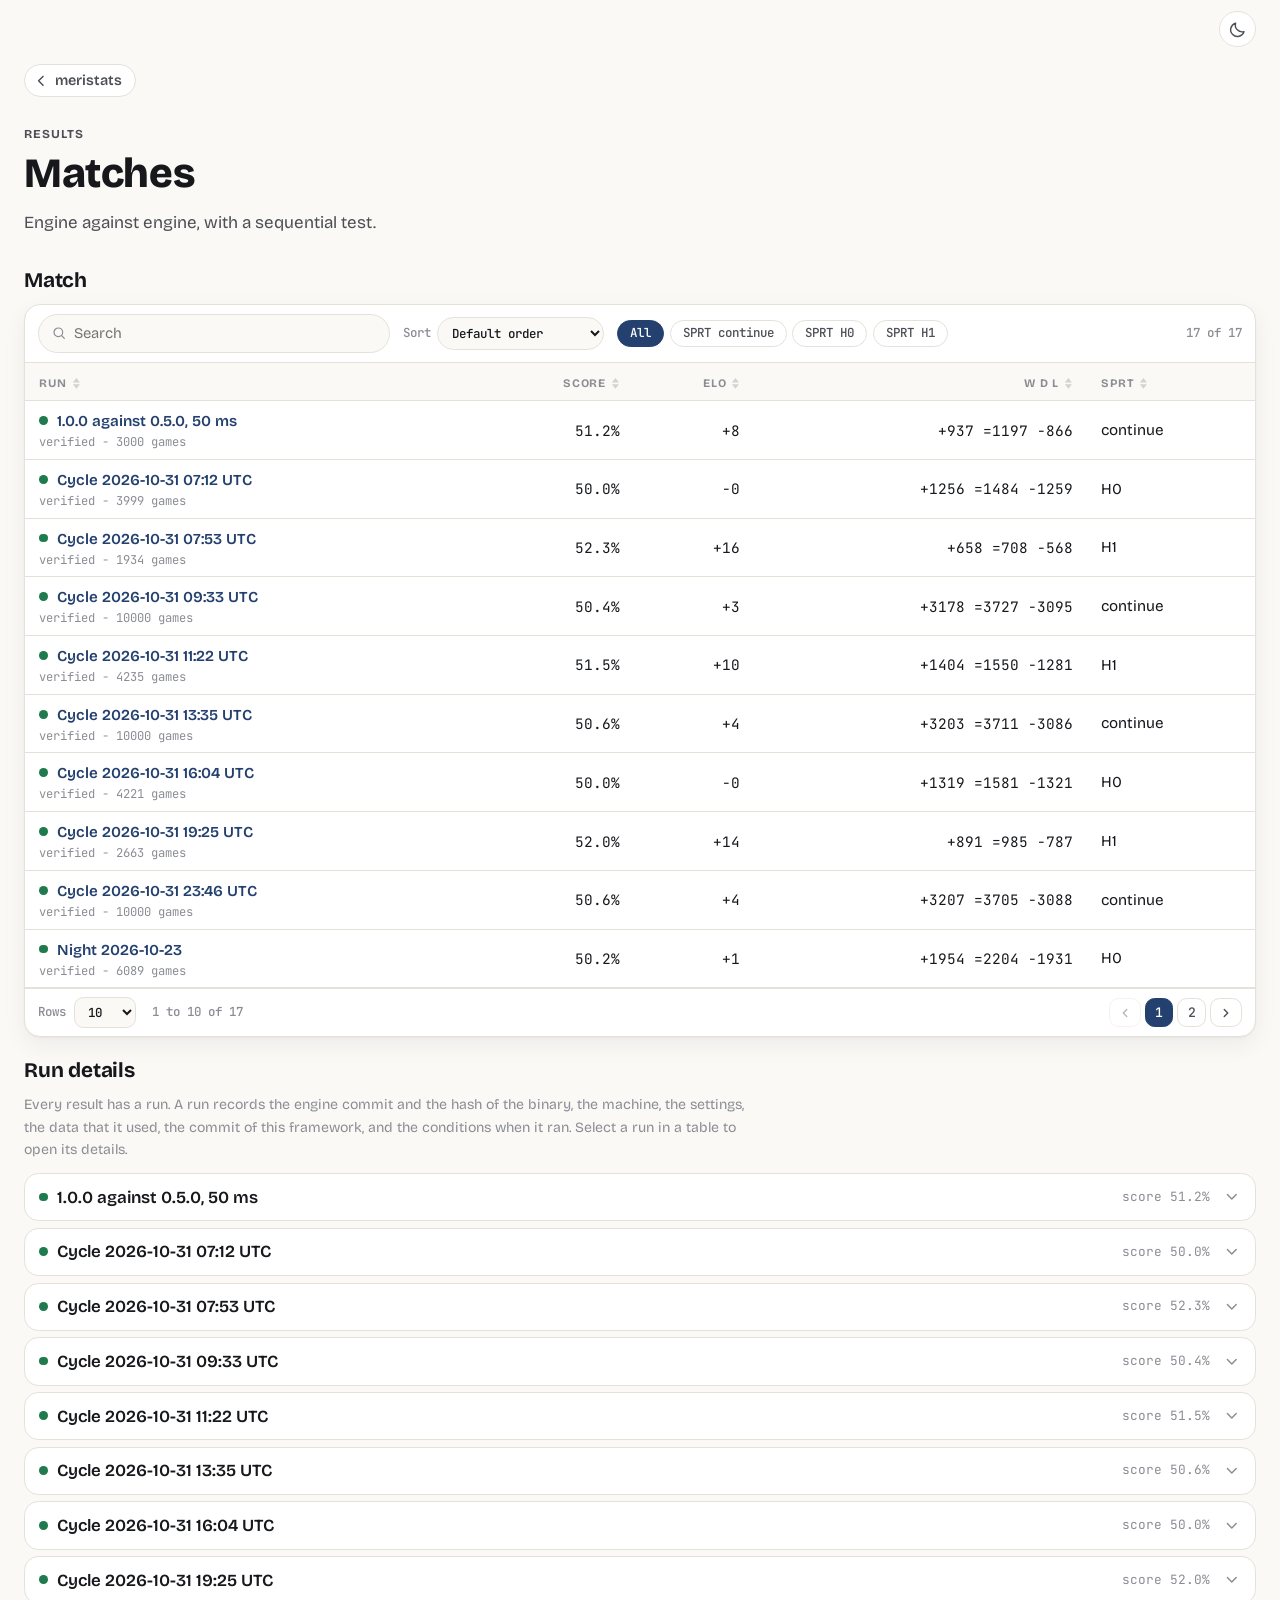
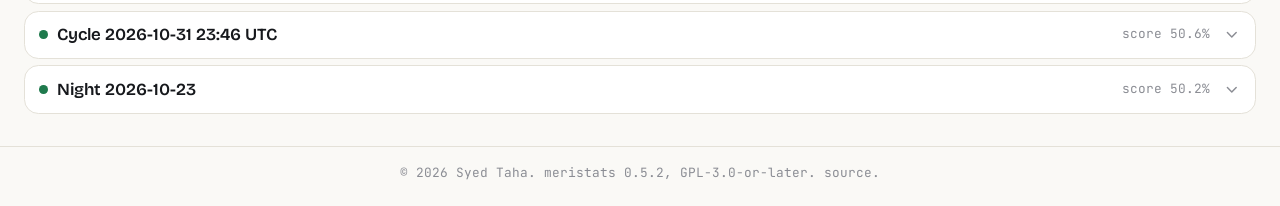
==== commit d099e8cc: "Publish the matches of 2 cycles" ====
--- a/matches.html
+++ b/matches.html
@@ -42,7 +42,7 @@
   </button>
 
   <main>
-<div class="wrap" id="top"><a class="back" href="./"><svg viewBox="0 0 24 24" fill="none" stroke="currentColor" stroke-width="2" stroke-linecap="round" stroke-linejoin="round" aria-hidden="true"><path d="M15 6l-6 6 6 6"/></svg>meristats</a><section class="page-head"><p class="eyebrow">Results</p><h1>Matches</h1><p>Engine against engine, with a sequential test.</p></section><section><h2>Match</h2><div class="panel" data-table><div class="toolbar"><label class="search"><svg viewBox="0 0 24 24" fill="none" stroke="currentColor" stroke-width="1.8" stroke-linecap="round" aria-hidden="true"><circle cx="11" cy="11" r="6.5"/><path d="M20 20l-4.2-4.2"/></svg><input type="search" placeholder="Search" aria-label="Search the table"></label><label class="sort"><span>Sort</span><select aria-label="Sort the table"><option value="">Default order</option><option value="0:asc">Run, A to Z</option><option value="0:desc">Run, Z to A</option><option value="1:asc">Score, low to high</option><option value="1:desc">Score, high to low</option><option value="2:asc">Elo, low to high</option><option value="2:desc">Elo, high to low</option><option value="3:asc">W D L, low to high</option><option value="3:desc">W D L, high to low</option><option value="4:asc">SPRT, A to Z</option><option value="4:desc">SPRT, Z to A</option></select></label><div class="chips" data-filter="group" role="group" aria-label="Test"><button type="button" class="chip on" data-value="">All</button><button type="button" class="chip" data-value="SPRT continue">SPRT continue</button><button type="button" class="chip" data-value="SPRT H0">SPRT H0</button><button type="button" class="chip" data-value="SPRT H1">SPRT H1</button></div><span class="count" aria-live="polite">15 of 15</span></div><div class="table-wrap"><table class="results"><thead><tr><th scope="col" data-sort="text" class=""><button type="button">Run<svg class="sort-icon" viewBox="0 0 10 14" aria-hidden="true"><path class="up" d="M5 1 9 6H1z"/><path class="down" d="M5 13 1 8h8z"/></svg></button></th><th scope="col" data-sort="num" class="num"><button type="button">Score<svg class="sort-icon" viewBox="0 0 10 14" aria-hidden="true"><path class="up" d="M5 1 9 6H1z"/><path class="down" d="M5 13 1 8h8z"/></svg></button></th><th scope="col" data-sort="num" class="num"><button type="button">Elo<svg class="sort-icon" viewBox="0 0 10 14" aria-hidden="true"><path class="up" d="M5 1 9 6H1z"/><path class="down" d="M5 13 1 8h8z"/></svg></button></th><th scope="col" data-sort="num" class="num"><button type="button">W D L<svg class="sort-icon" viewBox="0 0 10 14" aria-hidden="true"><path class="up" d="M5 1 9 6H1z"/><path class="down" d="M5 13 1 8h8z"/></svg></button></th><th scope="col" data-sort="text" class=""><button type="button">SPRT<svg class="sort-icon" viewBox="0 0 10 14" aria-hidden="true"><path class="up" d="M5 1 9 6H1z"/><path class="down" d="M5 13 1 8h8z"/></svg></button></th></tr></thead><tbody><tr data-run="run-20261018t182448z-match-f1946d27" data-grade="verified" data-group="SPRT continue" data-search="1.0.0 against 0.5.0, 50 ms default vs default match verified sprt continue 1.0.0 against 0.5.0, 50 ms verified - 3000 games 51.2% +8 +937 =1197 -866 continue"><td class="" data-sort="1.0.0 against 0.5.0, 50 ms"><span class="main"><span class="dot dot-verified" title="verified"></span><a class="run-link" href="#run-20261018t182448z-match-f1946d27">1.0.0 against 0.5.0, 50 ms</a></span><span class="small">verified - 3000 games</span></td><td class="num" data-sort="0.5118333333333334">51.2%</td><td class="num" data-sort="8.224177904588114">+8</td><td class="num" data-sort="937">+937 =1197 -866</td><td class="" data-sort="continue">continue</td></tr><tr data-run="run-20261031t074236z-match-cded1bf4" data-grade="verified" data-group="SPRT H0" data-search="cycle 2026-10-31 07:12 utc default vs default match verified sprt h0 cycle 2026-10-31 07:12 utc verified - 3999 games 50.0% -0 +1256 =1484 -1259 h0"><td class="" data-sort="cycle 2026-10-31 07:12 utc"><span class="main"><span class="dot dot-verified" title="verified"></span><a class="run-link" href="#run-20261031t074236z-match-cded1bf4">Cycle 2026-10-31 07:12 UTC</a></span><span class="small">verified - 3999 games</span></td><td class="num" data-sort="0.49962490622655664">50.0%</td><td class="num" data-sort="-0.2606418984991443">-0</td><td class="num" data-sort="1256">+1256 =1484 -1259</td><td class="" data-sort="H0">H0</td></tr><tr data-run="run-20261031t091415z-match-72ed38ac" data-grade="verified" data-group="SPRT H1" data-search="cycle 2026-10-31 07:53 utc default vs default match verified sprt h1 cycle 2026-10-31 07:53 utc verified - 1934 games 52.3% +16 +658 =708 -568 h1"><td class="" data-sort="cycle 2026-10-31 07:53 utc"><span class="main"><span class="dot dot-verified" title="verified"></span><a class="run-link" href="#run-20261031t091415z-match-72ed38ac">Cycle 2026-10-31 07:53 UTC</a></span><span class="small">verified - 1934 games</span></td><td class="num" data-sort="0.5232678386763185">52.3%</td><td class="num" data-sort="16.179836580060417">+16</td><td class="num" data-sort="658">+658 =708 -568</td><td class="" data-sort="H1">H1</td></tr><tr data-run="run-20261031t105452z-match-0deec538" data-grade="verified" data-group="SPRT continue" data-search="cycle 2026-10-31 09:33 utc default vs default match verified sprt continue cycle 2026-10-31 09:33 utc verified - 10000 games 50.4% +3 +3178 =3727 -3095 continue"><td class="" data-sort="cycle 2026-10-31 09:33 utc"><span class="main"><span class="dot dot-verified" title="verified"></span><a class="run-link" href="#run-20261031t105452z-match-0deec538">Cycle 2026-10-31 09:33 UTC</a></span><span class="small">verified - 10000 games</span></td><td class="num" data-sort="0.50415">50.4%</td><td class="num" data-sort="2.8837815822918715">+3</td><td class="num" data-sort="3178">+3178 =3727 -3095</td><td class="" data-sort="continue">continue</td></tr><tr data-run="run-20261031t132325z-match-2d2e5eb8" data-grade="verified" data-group="SPRT H1" data-search="cycle 2026-10-31 11:22 utc default vs default match verified sprt h1 cycle 2026-10-31 11:22 utc verified - 4235 games 51.5% +10 +1404 =1550 -1281 h1"><td class="" data-sort="cycle 2026-10-31 11:22 utc"><span class="main"><span class="dot dot-verified" title="verified"></span><a class="run-link" href="#run-20261031t132325z-match-2d2e5eb8">Cycle 2026-10-31 11:22 UTC</a></span><span class="small">verified - 4235 games</span></td><td class="num" data-sort="0.5145218417945691">51.5%</td><td class="num" data-sort="10.093647969206986">+10</td><td class="num" data-sort="1404">+1404 =1550 -1281</td><td class="" data-sort="H1">H1</td></tr><tr data-run="run-20261031t153736z-match-741cff99" data-grade="verified" data-group="SPRT continue" data-search="cycle 2026-10-31 13:35 utc default vs default match verified sprt continue cycle 2026-10-31 13:35 utc verified - 10000 games 50.6% +4 +3203 =3711 -3086 continue"><td class="" data-sort="cycle 2026-10-31 13:35 utc"><span class="main"><span class="dot dot-verified" title="verified"></span><a class="run-link" href="#run-20261031t153736z-match-741cff99">Cycle 2026-10-31 13:35 UTC</a></span><span class="small">verified - 10000 games</span></td><td class="num" data-sort="0.50585">50.6%</td><td class="num" data-sort="4.065181851634128">+4</td><td class="num" data-sort="3203">+3203 =3711 -3086</td><td class="" data-sort="continue">continue</td></tr><tr data-run="run-20261031t173359z-match-c02e7801" data-grade="verified" data-group="SPRT H0" data-search="cycle 2026-10-31 16:04 utc default vs default match verified sprt h0 cycle 2026-10-31 16:04 utc verified - 4221 games 50.0% -0 +1319 =1581 -1321 h0"><td class="" data-sort="cycle 2026-10-31 16:04 utc"><span class="main"><span class="dot dot-verified" title="verified"></span><a class="run-link" href="#run-20261031t173359z-match-c02e7801">Cycle 2026-10-31 16:04 UTC</a></span><span class="small">verified - 4221 games</span></td><td class="num" data-sort="0.49976308931532815">50.0%</td><td class="num" data-sort="-0.16462241721062867">-0</td><td class="num" data-sort="1319">+1319 =1581 -1321</td><td class="" data-sort="H0">H0</td></tr><tr data-run="run-20261023t183941z-match-1b5821c5" data-grade="verified" data-group="SPRT H0" data-search="night 2026-10-23 default vs default match verified sprt h0 night 2026-10-23 verified - 6089 games 50.2% +1 +1954 =2204 -1931 h0"><td class="" data-sort="night 2026-10-23"><span class="main"><span class="dot dot-verified" title="verified"></span><a class="run-link" href="#run-20261023t183941z-match-1b5821c5">Night 2026-10-23</a></span><span class="small">verified - 6089 games</span></td><td class="num" data-sort="0.5018886516669404">50.2%</td><td class="num" data-sort="1.3123758371955607">+1</td><td class="num" data-sort="1954">+1954 =2204 -1931</td><td class="" data-sort="H0">H0</td></tr><tr data-run="run-20261024t184156z-match-02d8e446" data-grade="verified" data-group="SPRT H0" data-search="night 2026-10-24 default vs default match verified sprt h0 night 2026-10-24 verified - 4335 games 50.0% -0 +1365 =1604 -1366 h0"><td class="" data-sort="night 2026-10-24"><span class="main"><span class="dot dot-verified" title="verified"></span><a class="run-link" href="#run-20261024t184156z-match-02d8e446">Night 2026-10-24</a></span><span class="small">verified - 4335 games</span></td><td class="num" data-sort="0.49988465974625146">50.0%</td><td class="num" data-sort="-0.08014661861256184">-0</td><td class="num" data-sort="1365">+1365 =1604 -1366</td><td class="" data-sort="H0">H0</td></tr><tr data-run="run-20261025t202805z-match-99c91e0c" data-grade="verified" data-group="SPRT continue" data-search="night 2026-10-25 default vs default match verified sprt continue night 2026-10-25 verified - 9636 games 50.7% +5 +3156 =3468 -3012 continue"><td class="" data-sort="night 2026-10-25"><span class="main"><span class="dot dot-verified" title="verified"></span><a class="run-link" href="#run-20261025t202805z-match-99c91e0c">Night 2026-10-25</a></span><span class="small">verified - 9636 games</span></td><td class="num" data-sort="0.5074719800747198">50.7%</td><td class="num" data-sort="5.192450096920033">+5</td><td class="num" data-sort="3156">+3156 =3468 -3012</td><td class="" data-sort="continue">continue</td></tr><tr data-run="run-20261026t195313z-match-e954d20e" data-grade="verified" data-group="SPRT continue" data-search="night 2026-10-26 default vs default match verified sprt continue night 2026-10-26 verified - 3979 games 51.5% +10 +1332 =1433 -1214 continue"><td class="" data-sort="night 2026-10-26"><span class="main"><span class="dot dot-verified" title="verified"></span><a class="run-link" href="#run-20261026t195313z-match-e954d20e">Night 2026-10-26</a></span><span class="small">verified - 3979 games</span></td><td class="num" data-sort="0.5148278461925107">51.5%</td><td class="num" data-sort="10.306464931637239">+10</td><td class="num" data-sort="1332">+1332 =1433 -1214</td><td class="" data-sort="continue">continue</td></tr><tr data-run="run-20261027t191902z-match-87774a03" data-grade="verified" data-group="SPRT H1" data-search="night 2026-10-27 default vs default match verified sprt h1 night 2026-10-27 verified - 4315 games 51.5% +10 +1441 =1561 -1313 h1"><td class="" data-sort="night 2026-10-27"><span class="main"><span class="dot dot-verified" title="verified"></span><a class="run-link" href="#run-20261027t191902z-match-87774a03">Night 2026-10-27</a></span><span class="small">verified - 4315 games</span></td><td class="num" data-sort="0.5148319814600232">51.5%</td><td class="num" data-sort="10.309340939856181">+10</td><td class="num" data-sort="1441">+1441 =1561 -1313</td><td class="" data-sort="H1">H1</td></tr><tr data-run="run-20261028t193620z-match-05943cf2" data-grade="verified" data-group="SPRT H0" data-search="night 2026-10-28 default vs default match verified sprt h0 night 2026-10-28 verified - 2106 games 49.3% -5 +649 =778 -679 h0"><td class="" data-sort="night 2026-10-28"><span class="main"><span class="dot dot-verified" title="verified"></span><a class="run-link" href="#run-20261028t193620z-match-05943cf2">Night 2026-10-28</a></span><span class="small">verified - 2106 games</span></td><td class="num" data-sort="0.4928774928774929">49.3%</td><td class="num" data-sort="-4.949559672039433">-5</td><td class="num" data-sort="649">+649 =778 -679</td><td class="" data-sort="H0">H0</td></tr><tr data-run="run-20261029t201250z-match-956701aa" data-grade="verified" data-group="SPRT H0" data-search="night 2026-10-29 default vs default match verified sprt h0 night 2026-10-29 verified - 2419 games 49.4% -4 +772 =845 -802 h0"><td class="" data-sort="night 2026-10-29"><span class="main"><span class="dot dot-verified" title="verified"></span><a class="run-link" href="#run-20261029t201250z-match-956701aa">Night 2026-10-29</a></span><span class="small">verified - 2419 games</span></td><td class="num" data-sort="0.4937990905332782">49.4%</td><td class="num" data-sort="-4.309054149934467">-4</td><td class="num" data-sort="772">+772 =845 -802</td><td class="" data-sort="H0">H0</td></tr><tr data-run="run-20261030t200240z-match-7c77ffd9" data-grade="verified" data-group="SPRT H0" data-search="night 2026-10-30 default vs default match verified sprt h0 night 2026-10-30 verified - 2617 games 49.5% -3 +808 =977 -832 h0"><td class="" data-sort="night 2026-10-30"><span class="main"><span class="dot dot-verified" title="verified"></span><a class="run-link" href="#run-20261030t200240z-match-7c77ffd9">Night 2026-10-30</a></span><span class="small">verified - 2617 games</span></td><td class="num" data-sort="0.4954145968666412">49.5%</td><td class="num" data-sort="-3.1863537750290516">-3</td><td class="num" data-sort="808">+808 =977 -832</td><td class="" data-sort="H0">H0</td></tr></tbody></table><p class="empty" hidden>Nothing matches.</p></div><div class="pager" hidden><label class="per-page">Rows<select aria-label="Rows per page"><option value="10">10</option><option value="25">25</option><option value="50">50</option><option value="100">100</option></select></label><span class="range" aria-live="polite"></span><nav class="pages" aria-label="Pages"></nav></div></div></section><section><h2>Run details</h2><p class="note">Every result has a run. A run records the engine commit and the hash of the binary, the machine, the settings, the data that it used, the commit of this framework, and the conditions when it ran. Select a run in a table to open its details.</p><div class="runs" data-runs><details class="run" id="run-20261018t182448z-match-f1946d27" data-run="run-20261018t182448z-match-f1946d27"><summary><span class="run-name"><span class="dot dot-verified" title="verified"></span>1.0.0 against 0.5.0, 50 ms</span><span class="run-meta">score 51.2%</span><svg class="chev" viewBox="0 0 24 24" fill="none" stroke="currentColor" stroke-width="2" stroke-linecap="round" stroke-linejoin="round" aria-hidden="true"><path d="M6 9l6 6 6-6"/></svg></summary><div class="run-body"><table class="facts"><tbody><tr class="group"><th colspan="2">Result</th></tr><tr><th scope="row">Games</th><td>3000</td></tr><tr><th scope="row">Wins, draws, losses</th><td>+937 =1197 -866</td></tr><tr><th scope="row">Score</th><td>51.2%</td></tr><tr><th scope="row">Elo</th><td>+8</td></tr><tr><th scope="row">SPRT, meristats</th><td>continue</td></tr><tr><th scope="row">SPRT, fastchess</th><td>continue</td></tr></tbody><tbody><tr class="group"><th colspan="2">Run</th></tr><tr><th scope="row">Run</th><td>20261018T182448Z-match-f1946d27</td></tr><tr><th scope="row">Protocol</th><td>match version 2</td></tr><tr><th scope="row">Grade</th><td><span class="badge">verified</span> Made from a clean state.</td></tr><tr><th scope="row">Started</th><td>2026-10-18T18:24:48Z</td></tr><tr><th scope="row">Config</th><td>default vs default</td></tr><tr><th scope="row">Limits</th><td>b_engine_id: 2<br>concurrency: 16<br>eval_files: {}<br>limit: {&#x27;st&#x27;: 0.05}<br>options_a: {&#x27;Hash&#x27;: 16, &#x27;MoveOverhead&#x27;: 0, &#x27;Threads&#x27;: 1}<br>options_b: {&#x27;Hash&#x27;: 16, &#x27;MoveOverhead&#x27;: 0, &#x27;Threads&#x27;: 1}<br>rounds: 1500<br>seed: 1<br>sprt: {&#x27;alpha&#x27;: 0.05, &#x27;beta&#x27;: 0.05, &#x27;elo0&#x27;: 0.0, &#x27;elo1&#x27;: 10.0}</td></tr></tbody><tbody><tr class="group"><th colspan="2">Engine</th></tr><tr><th scope="row">Commit</th><td><a href="https://github.com/syedtaha22/meridian/commit/1851d6012c88bce34a22c686608aade01338e2e7">1851d6012c88</a></td></tr><tr><th scope="row">Binary</th><td>7f83e651ee5e45a40d59fa69de6af48ca6f62c56aa0a31c0e30a561213eb9b9a</td></tr><tr><th scope="row">Name</th><td>Meridian 1.0.0</td></tr></tbody><tbody><tr class="group"><th colspan="2">Data</th></tr><tr><th scope="row">Dataset</th><td>opening-book 5835239f88cc</td></tr></tbody><tbody><tr class="group"><th colspan="2">Machine</th></tr><tr><th scope="row">CPU</th><td>13th Gen Intel(R) Core(TM) i9-13900HX, 32 logical CPUs</td></tr><tr><th scope="row">Kernel</th><td>7.0.0-38-generic</td></tr></tbody><tbody><tr class="group"><th colspan="2">Framework</th></tr><tr><th scope="row">Commit</th><td><a href="https://github.com/syedtaha22/meristats/commit/4b41d641494044adb441dc65bc48a4a7bd8cf73d">4b41d6414940</a></td></tr><tr><th scope="row">State</th><td>clean</td></tr></tbody><tbody><tr class="group"><th colspan="2">Conditions</th></tr><tr><th scope="row">Power source</th><td>ac</td></tr><tr><th scope="row">Governor</th><td>powersave</td></tr><tr><th scope="row">Load at start</th><td>4.98828125</td></tr></tbody></table><a class="to-top" href="#top">Back to the table</a></div></details><details class="run" id="run-20261031t074236z-match-cded1bf4" data-run="run-20261031t074236z-match-cded1bf4"><summary><span class="run-name"><span class="dot dot-verified" title="verified"></span>Cycle 2026-10-31 07:12 UTC</span><span class="run-meta">score 50.0%</span><svg class="chev" viewBox="0 0 24 24" fill="none" stroke="currentColor" stroke-width="2" stroke-linecap="round" stroke-linejoin="round" aria-hidden="true"><path d="M6 9l6 6 6-6"/></svg></summary><div class="run-body"><table class="facts"><tbody><tr class="group"><th colspan="2">Result</th></tr><tr><th scope="row">Games</th><td>3999</td></tr><tr><th scope="row">Wins, draws, losses</th><td>+1256 =1484 -1259</td></tr><tr><th scope="row">Score</th><td>50.0%</td></tr><tr><th scope="row">Elo</th><td>-0</td></tr><tr><th scope="row">SPRT, meristats</th><td>H0</td></tr><tr><th scope="row">SPRT, fastchess</th><td>H0</td></tr></tbody><tbody><tr class="group"><th colspan="2">Run</th></tr><tr><th scope="row">Run</th><td>20261031T074236Z-match-cded1bf4</td></tr><tr><th scope="row">Protocol</th><td>match version 2</td></tr><tr><th scope="row">Grade</th><td><span class="badge">verified</span> Made from a clean state.</td></tr><tr><th scope="row">Started</th><td>2026-10-31T07:42:36Z</td></tr><tr><th scope="row">Config</th><td>default vs default</td></tr><tr><th scope="row">Limits</th><td>b_engine_id: 7<br>concurrency: 30<br>eval_files: {&#x27;a&#x27;: &#x27;180c1103cb0452ea07009d6935f39340fe3eeb35897ffd9171cf1cede7754f88&#x27;}<br>limit: {&#x27;nodes&#x27;: 50000}<br>options_a: {&#x27;EvalFile&#x27;: &#x27;candidate.nnue&#x27;, &#x27;Hash&#x27;: 16, &#x27;Threads&#x27;: 1}<br>options_b: {&#x27;Hash&#x27;: 16, &#x27;Threads&#x27;: 1}<br>rounds: 5000<br>seed: 1<br>sprt: {&#x27;alpha&#x27;: 0.05, &#x27;beta&#x27;: 0.05, &#x27;elo0&#x27;: 0.0, &#x27;elo1&#x27;: 10.0}</td></tr></tbody><tbody><tr class="group"><th colspan="2">Engine</th></tr><tr><th scope="row">Commit</th><td><a href="https://github.com/syedtaha22/meridian/commit/d7cc4e3117adbaecc5f97dca368dd3e71aac898f">d7cc4e3117ad</a></td></tr><tr><th scope="row">Binary</th><td>d29101fbb1d1dfea65a6c83e31fec3a9bffe4f74b58c113b9394112ced86e906</td></tr><tr><th scope="row">Name</th><td>Meridian 1.2.0</td></tr></tbody><tbody><tr class="group"><th colspan="2">Data</th></tr><tr><th scope="row">Dataset</th><td>opening-book 5835239f88cc</td></tr></tbody><tbody><tr class="group"><th colspan="2">Machine</th></tr><tr><th scope="row">CPU</th><td>13th Gen Intel(R) Core(TM) i9-13900HX, 32 logical CPUs</td></tr><tr><th scope="row">Kernel</th><td>7.0.0-38-generic</td></tr></tbody><tbody><tr class="group"><th colspan="2">Framework</th></tr><tr><th scope="row">Commit</th><td><a href="https://github.com/syedtaha22/meristats/commit/176ed3fad31db45c9cf45c59993750d2661b575e">176ed3fad31d</a></td></tr><tr><th scope="row">State</th><td>clean</td></tr></tbody><tbody><tr class="group"><th colspan="2">Conditions</th></tr><tr><th scope="row">Power source</th><td>ac</td></tr><tr><th scope="row">Governor</th><td>powersave</td></tr><tr><th scope="row">Load at start</th><td>24.88232421875</td></tr></tbody></table><a class="to-top" href="#top">Back to the table</a></div></details><details class="run" id="run-20261031t091415z-match-72ed38ac" data-run="run-20261031t091415z-match-72ed38ac"><summary><span class="run-name"><span class="dot dot-verified" title="verified"></span>Cycle 2026-10-31 07:53 UTC</span><span class="run-meta">score 52.3%</span><svg class="chev" viewBox="0 0 24 24" fill="none" stroke="currentColor" stroke-width="2" stroke-linecap="round" stroke-linejoin="round" aria-hidden="true"><path d="M6 9l6 6 6-6"/></svg></summary><div class="run-body"><table class="facts"><tbody><tr class="group"><th colspan="2">Result</th></tr><tr><th scope="row">Games</th><td>1934</td></tr><tr><th scope="row">Wins, draws, losses</th><td>+658 =708 -568</td></tr><tr><th scope="row">Score</th><td>52.3%</td></tr><tr><th scope="row">Elo</th><td>+16</td></tr><tr><th scope="row">SPRT, meristats</th><td>H1</td></tr><tr><th scope="row">SPRT, fastchess</th><td>H1</td></tr></tbody><tbody><tr class="group"><th colspan="2">Run</th></tr><tr><th scope="row">Run</th><td>20261031T091415Z-match-72ed38ac</td></tr><tr><th scope="row">Protocol</th><td>match version 2</td></tr><tr><th scope="row">Grade</th><td><span class="badge">verified</span> Made from a clean state.</td></tr><tr><th scope="row">Started</th><td>2026-10-31T09:14:15Z</td></tr><tr><th scope="row">Config</th><td>default vs default</td></tr><tr><th scope="row">Limits</th><td>b_engine_id: 7<br>concurrency: 30<br>eval_files: {&#x27;a&#x27;: &#x27;6ebb36408c660c0a910500a90fb206d2cf04822e9f03f68f10e2f103926e435d&#x27;}<br>limit: {&#x27;nodes&#x27;: 50000}<br>options_a: {&#x27;EvalFile&#x27;: &#x27;candidate.nnue&#x27;, &#x27;Hash&#x27;: 16, &#x27;Threads&#x27;: 1}<br>options_b: {&#x27;Hash&#x27;: 16, &#x27;Threads&#x27;: 1}<br>rounds: 5000<br>seed: 2<br>sprt: {&#x27;alpha&#x27;: 0.05, &#x27;beta&#x27;: 0.05, &#x27;elo0&#x27;: 0.0, &#x27;elo1&#x27;: 10.0}</td></tr></tbody><tbody><tr class="group"><th colspan="2">Engine</th></tr><tr><th scope="row">Commit</th><td><a href="https://github.com/syedtaha22/meridian/commit/d7cc4e3117adbaecc5f97dca368dd3e71aac898f">d7cc4e3117ad</a></td></tr><tr><th scope="row">Binary</th><td>d29101fbb1d1dfea65a6c83e31fec3a9bffe4f74b58c113b9394112ced86e906</td></tr><tr><th scope="row">Name</th><td>Meridian 1.2.0</td></tr></tbody><tbody><tr class="group"><th colspan="2">Data</th></tr><tr><th scope="row">Dataset</th><td>opening-book 5835239f88cc</td></tr></tbody><tbody><tr class="group"><th colspan="2">Machine</th></tr><tr><th scope="row">CPU</th><td>13th Gen Intel(R) Core(TM) i9-13900HX, 32 logical CPUs</td></tr><tr><th scope="row">Kernel</th><td>7.0.0-38-generic</td></tr></tbody><tbody><tr class="group"><th colspan="2">Framework</th></tr><tr><th scope="row">Commit</th><td><a href="https://github.com/syedtaha22/meristats/commit/176ed3fad31db45c9cf45c59993750d2661b575e">176ed3fad31d</a></td></tr><tr><th scope="row">State</th><td>clean</td></tr></tbody><tbody><tr class="group"><th colspan="2">Conditions</th></tr><tr><th scope="row">Power source</th><td>ac</td></tr><tr><th scope="row">Governor</th><td>powersave</td></tr><tr><th scope="row">Load at start</th><td>22.29833984375</td></tr></tbody></table><a class="to-top" href="#top">Back to the table</a></div></details><details class="run" id="run-20261031t105452z-match-0deec538" data-run="run-20261031t105452z-match-0deec538"><summary><span class="run-name"><span class="dot dot-verified" title="verified"></span>Cycle 2026-10-31 09:33 UTC</span><span class="run-meta">score 50.4%</span><svg class="chev" viewBox="0 0 24 24" fill="none" stroke="currentColor" stroke-width="2" stroke-linecap="round" stroke-linejoin="round" aria-hidden="true"><path d="M6 9l6 6 6-6"/></svg></summary><div class="run-body"><table class="facts"><tbody><tr class="group"><th colspan="2">Result</th></tr><tr><th scope="row">Games</th><td>10000</td></tr><tr><th scope="row">Wins, draws, losses</th><td>+3178 =3727 -3095</td></tr><tr><th scope="row">Score</th><td>50.4%</td></tr><tr><th scope="row">Elo</th><td>+3</td></tr><tr><th scope="row">SPRT, meristats</th><td>continue</td></tr><tr><th scope="row">SPRT, fastchess</th><td>continue</td></tr></tbody><tbody><tr class="group"><th colspan="2">Run</th></tr><tr><th scope="row">Run</th><td>20261031T105452Z-match-0deec538</td></tr><tr><th scope="row">Protocol</th><td>match version 2</td></tr><tr><th scope="row">Grade</th><td><span class="badge">verified</span> Made from a clean state.</td></tr><tr><th scope="row">Started</th><td>2026-10-31T10:54:52Z</td></tr><tr><th scope="row">Config</th><td>default vs default</td></tr><tr><th scope="row">Limits</th><td>b_engine_id: 8<br>concurrency: 30<br>eval_files: {&#x27;a&#x27;: &#x27;498d447847637f1cd2feb9cc6cbe0b270115f880e0e70f281c6d85e34d36e031&#x27;}<br>limit: {&#x27;nodes&#x27;: 50000}<br>options_a: {&#x27;EvalFile&#x27;: &#x27;candidate.nnue&#x27;, &#x27;Hash&#x27;: 16, &#x27;Threads&#x27;: 1}<br>options_b: {&#x27;Hash&#x27;: 16, &#x27;Threads&#x27;: 1}<br>rounds: 5000<br>seed: 3<br>sprt: {&#x27;alpha&#x27;: 0.05, &#x27;beta&#x27;: 0.05, &#x27;elo0&#x27;: 0.0, &#x27;elo1&#x27;: 10.0}</td></tr></tbody><tbody><tr class="group"><th colspan="2">Engine</th></tr><tr><th scope="row">Commit</th><td><a href="https://github.com/syedtaha22/meridian/commit/655a51cb5b1ab4624260ba32ab38d71d69258467">655a51cb5b1a</a></td></tr><tr><th scope="row">Binary</th><td>67e05b75c80265048585300c30eea4c06286b1074d185c7ec732131454164061</td></tr><tr><th scope="row">Name</th><td>Meridian 1.3.0</td></tr></tbody><tbody><tr class="group"><th colspan="2">Data</th></tr><tr><th scope="row">Dataset</th><td>opening-book 5835239f88cc</td></tr></tbody><tbody><tr class="group"><th colspan="2">Machine</th></tr><tr><th scope="row">CPU</th><td>13th Gen Intel(R) Core(TM) i9-13900HX, 32 logical CPUs</td></tr><tr><th scope="row">Kernel</th><td>7.0.0-38-generic</td></tr></tbody><tbody><tr class="group"><th colspan="2">Framework</th></tr><tr><th scope="row">Commit</th><td><a href="https://github.com/syedtaha22/meristats/commit/836f1e043bd06e8fe07847f8c7791c189308517c">836f1e043bd0</a></td></tr><tr><th scope="row">State</th><td>clean</td></tr></tbody><tbody><tr class="group"><th colspan="2">Conditions</th></tr><tr><th scope="row">Power source</th><td>ac</td></tr><tr><th scope="row">Governor</th><td>powersave</td></tr><tr><th scope="row">Load at start</th><td>25.68359375</td></tr></tbody></table><a class="to-top" href="#top">Back to the table</a></div></details><details class="run" id="run-20261031t132325z-match-2d2e5eb8" data-run="run-20261031t132325z-match-2d2e5eb8"><summary><span class="run-name"><span class="dot dot-verified" title="verified"></span>Cycle 2026-10-31 11:22 UTC</span><span class="run-meta">score 51.5%</span><svg class="chev" viewBox="0 0 24 24" fill="none" stroke="currentColor" stroke-width="2" stroke-linecap="round" stroke-linejoin="round" aria-hidden="true"><path d="M6 9l6 6 6-6"/></svg></summary><div class="run-body"><table class="facts"><tbody><tr class="group"><th colspan="2">Result</th></tr><tr><th scope="row">Games</th><td>4235</td></tr><tr><th scope="row">Wins, draws, losses</th><td>+1404 =1550 -1281</td></tr><tr><th scope="row">Score</th><td>51.5%</td></tr><tr><th scope="row">Elo</th><td>+10</td></tr><tr><th scope="row">SPRT, meristats</th><td>H1</td></tr><tr><th scope="row">SPRT, fastchess</th><td>H1</td></tr></tbody><tbody><tr class="group"><th colspan="2">Run</th></tr><tr><th scope="row">Run</th><td>20261031T132325Z-match-2d2e5eb8</td></tr><tr><th scope="row">Protocol</th><td>match version 2</td></tr><tr><th scope="row">Grade</th><td><span class="badge">verified</span> Made from a clean state.</td></tr><tr><th scope="row">Started</th><td>2026-10-31T13:23:25Z</td></tr><tr><th scope="row">Config</th><td>default vs default</td></tr><tr><th scope="row">Limits</th><td>b_engine_id: 8<br>concurrency: 30<br>eval_files: {&#x27;a&#x27;: &#x27;8d7c14b5ae174ed5848976a2d0f8a09695763abe5ef1565ea7fd2946e16fdd75&#x27;}<br>limit: {&#x27;nodes&#x27;: 50000}<br>options_a: {&#x27;EvalFile&#x27;: &#x27;candidate.nnue&#x27;, &#x27;Hash&#x27;: 16, &#x27;Threads&#x27;: 1}<br>options_b: {&#x27;Hash&#x27;: 16, &#x27;Threads&#x27;: 1}<br>rounds: 5000<br>seed: 4<br>sprt: {&#x27;alpha&#x27;: 0.05, &#x27;beta&#x27;: 0.05, &#x27;elo0&#x27;: 0.0, &#x27;elo1&#x27;: 10.0}</td></tr></tbody><tbody><tr class="group"><th colspan="2">Engine</th></tr><tr><th scope="row">Commit</th><td><a href="https://github.com/syedtaha22/meridian/commit/655a51cb5b1ab4624260ba32ab38d71d69258467">655a51cb5b1a</a></td></tr><tr><th scope="row">Binary</th><td>67e05b75c80265048585300c30eea4c06286b1074d185c7ec732131454164061</td></tr><tr><th scope="row">Name</th><td>Meridian 1.3.0</td></tr></tbody><tbody><tr class="group"><th colspan="2">Data</th></tr><tr><th scope="row">Dataset</th><td>opening-book 5835239f88cc</td></tr></tbody><tbody><tr class="group"><th colspan="2">Machine</th></tr><tr><th scope="row">CPU</th><td>13th Gen Intel(R) Core(TM) i9-13900HX, 32 logical CPUs</td></tr><tr><th scope="row">Kernel</th><td>7.0.0-38-generic</td></tr></tbody><tbody><tr class="group"><th colspan="2">Framework</th></tr><tr><th scope="row">Commit</th><td><a href="https://github.com/syedtaha22/meristats/commit/836f1e043bd06e8fe07847f8c7791c189308517c">836f1e043bd0</a></td></tr><tr><th scope="row">State</th><td>clean</td></tr></tbody><tbody><tr class="group"><th colspan="2">Conditions</th></tr><tr><th scope="row">Power source</th><td>ac</td></tr><tr><th scope="row">Governor</th><td>powersave</td></tr><tr><th scope="row">Load at start</th><td>26.296875</td></tr></tbody></table><a class="to-top" href="#top">Back to the table</a></div></details><details class="run" id="run-20261031t153736z-match-741cff99" data-run="run-20261031t153736z-match-741cff99"><summary><span class="run-name"><span class="dot dot-verified" title="verified"></span>Cycle 2026-10-31 13:35 UTC</span><span class="run-meta">score 50.6%</span><svg class="chev" viewBox="0 0 24 24" fill="none" stroke="currentColor" stroke-width="2" stroke-linecap="round" stroke-linejoin="round" aria-hidden="true"><path d="M6 9l6 6 6-6"/></svg></summary><div class="run-body"><table class="facts"><tbody><tr class="group"><th colspan="2">Result</th></tr><tr><th scope="row">Games</th><td>10000</td></tr><tr><th scope="row">Wins, draws, losses</th><td>+3203 =3711 -3086</td></tr><tr><th scope="row">Score</th><td>50.6%</td></tr><tr><th scope="row">Elo</th><td>+4</td></tr><tr><th scope="row">SPRT, meristats</th><td>continue</td></tr><tr><th scope="row">SPRT, fastchess</th><td>continue</td></tr></tbody><tbody><tr class="group"><th colspan="2">Run</th></tr><tr><th scope="row">Run</th><td>20261031T153736Z-match-741cff99</td></tr><tr><th scope="row">Protocol</th><td>match version 2</td></tr><tr><th scope="row">Grade</th><td><span class="badge">verified</span> Made from a clean state.</td></tr><tr><th scope="row">Started</th><td>2026-10-31T15:37:36Z</td></tr><tr><th scope="row">Config</th><td>default vs default</td></tr><tr><th scope="row">Limits</th><td>b_engine_id: 9<br>concurrency: 30<br>eval_files: {&#x27;a&#x27;: &#x27;7791248d9b4e0741cfd24edea71e0a3ba6a4c900e10a4d0e40ae0850ce838bbb&#x27;}<br>limit: {&#x27;nodes&#x27;: 50000}<br>options_a: {&#x27;EvalFile&#x27;: &#x27;candidate.nnue&#x27;, &#x27;Hash&#x27;: 16, &#x27;Threads&#x27;: 1}<br>options_b: {&#x27;Hash&#x27;: 16, &#x27;Threads&#x27;: 1}<br>rounds: 5000<br>seed: 5<br>sprt: {&#x27;alpha&#x27;: 0.05, &#x27;beta&#x27;: 0.05, &#x27;elo0&#x27;: 0.0, &#x27;elo1&#x27;: 10.0}</td></tr></tbody><tbody><tr class="group"><th colspan="2">Engine</th></tr><tr><th scope="row">Commit</th><td><a href="https://github.com/syedtaha22/meridian/commit/a386d51f527dcfdaaa6d62905dcbc7caae3e2d79">a386d51f527d</a></td></tr><tr><th scope="row">Binary</th><td>e09fd5c013b23f8cd6af618ebb04c38cd4cf7be2940c8b8c1000b9f5c9be3e3b</td></tr><tr><th scope="row">Name</th><td>Meridian 1.4.0</td></tr></tbody><tbody><tr class="group"><th colspan="2">Data</th></tr><tr><th scope="row">Dataset</th><td>opening-book 5835239f88cc</td></tr></tbody><tbody><tr class="group"><th colspan="2">Machine</th></tr><tr><th scope="row">CPU</th><td>13th Gen Intel(R) Core(TM) i9-13900HX, 32 logical CPUs</td></tr><tr><th scope="row">Kernel</th><td>7.0.0-38-generic</td></tr></tbody><tbody><tr class="group"><th colspan="2">Framework</th></tr><tr><th scope="row">Commit</th><td><a href="https://github.com/syedtaha22/meristats/commit/836f1e043bd06e8fe07847f8c7791c189308517c">836f1e043bd0</a></td></tr><tr><th scope="row">State</th><td>clean</td></tr></tbody><tbody><tr class="group"><th colspan="2">Conditions</th></tr><tr><th scope="row">Power source</th><td>ac</td></tr><tr><th scope="row">Governor</th><td>powersave</td></tr><tr><th scope="row">Load at start</th><td>22.7314453125</td></tr></tbody></table><a class="to-top" href="#top">Back to the table</a></div></details><details class="run" id="run-20261031t173359z-match-c02e7801" data-run="run-20261031t173359z-match-c02e7801"><summary><span class="run-name"><span class="dot dot-verified" title="verified"></span>Cycle 2026-10-31 16:04 UTC</span><span class="run-meta">score 50.0%</span><svg class="chev" viewBox="0 0 24 24" fill="none" stroke="currentColor" stroke-width="2" stroke-linecap="round" stroke-linejoin="round" aria-hidden="true"><path d="M6 9l6 6 6-6"/></svg></summary><div class="run-body"><table class="facts"><tbody><tr class="group"><th colspan="2">Result</th></tr><tr><th scope="row">Games</th><td>4221</td></tr><tr><th scope="row">Wins, draws, losses</th><td>+1319 =1581 -1321</td></tr><tr><th scope="row">Score</th><td>50.0%</td></tr><tr><th scope="row">Elo</th><td>-0</td></tr><tr><th scope="row">SPRT, meristats</th><td>H0</td></tr><tr><th scope="row">SPRT, fastchess</th><td>H0</td></tr></tbody><tbody><tr class="group"><th colspan="2">Run</th></tr><tr><th scope="row">Run</th><td>20261031T173359Z-match-c02e7801</td></tr><tr><th scope="row">Protocol</th><td>match version 2</td></tr><tr><th scope="row">Grade</th><td><span class="badge">verified</span> Made from a clean state.</td></tr><tr><th scope="row">Started</th><td>2026-10-31T17:33:59Z</td></tr><tr><th scope="row">Config</th><td>default vs default</td></tr><tr><th scope="row">Limits</th><td>b_engine_id: 9<br>concurrency: 30<br>eval_files: {&#x27;a&#x27;: &#x27;a68f437ca019a32b293a8994cc27063e5feb6bac366986c7b2988d5aad07ff8e&#x27;}<br>limit: {&#x27;nodes&#x27;: 50000}<br>options_a: {&#x27;EvalFile&#x27;: &#x27;candidate.nnue&#x27;, &#x27;Hash&#x27;: 16, &#x27;Threads&#x27;: 1}<br>options_b: {&#x27;Hash&#x27;: 16, &#x27;Threads&#x27;: 1}<br>rounds: 5000<br>seed: 6<br>sprt: {&#x27;alpha&#x27;: 0.05, &#x27;beta&#x27;: 0.05, &#x27;elo0&#x27;: 0.0, &#x27;elo1&#x27;: 10.0}</td></tr></tbody><tbody><tr class="group"><th colspan="2">Engine</th></tr><tr><th scope="row">Commit</th><td><a href="https://github.com/syedtaha22/meridian/commit/a386d51f527dcfdaaa6d62905dcbc7caae3e2d79">a386d51f527d</a></td></tr><tr><th scope="row">Binary</th><td>e09fd5c013b23f8cd6af618ebb04c38cd4cf7be2940c8b8c1000b9f5c9be3e3b</td></tr><tr><th scope="row">Name</th><td>Meridian 1.4.0</td></tr></tbody><tbody><tr class="group"><th colspan="2">Data</th></tr><tr><th scope="row">Dataset</th><td>opening-book 5835239f88cc</td></tr></tbody><tbody><tr class="group"><th colspan="2">Machine</th></tr><tr><th scope="row">CPU</th><td>13th Gen Intel(R) Core(TM) i9-13900HX, 32 logical CPUs</td></tr><tr><th scope="row">Kernel</th><td>7.0.0-38-generic</td></tr></tbody><tbody><tr class="group"><th colspan="2">Framework</th></tr><tr><th scope="row">Commit</th><td><a href="https://github.com/syedtaha22/meristats/commit/836f1e043bd06e8fe07847f8c7791c189308517c">836f1e043bd0</a></td></tr><tr><th scope="row">State</th><td>clean</td></tr></tbody><tbody><tr class="group"><th colspan="2">Conditions</th></tr><tr><th scope="row">Power source</th><td>ac</td></tr><tr><th scope="row">Governor</th><td>powersave</td></tr><tr><th scope="row">Load at start</th><td>24.59423828125</td></tr></tbody></table><a class="to-top" href="#top">Back to the table</a></div></details><details class="run" id="run-20261023t183941z-match-1b5821c5" data-run="run-20261023t183941z-match-1b5821c5"><summary><span class="run-name"><span class="dot dot-verified" title="verified"></span>Night 2026-10-23</span><span class="run-meta">score 50.2%</span><svg class="chev" viewBox="0 0 24 24" fill="none" stroke="currentColor" stroke-width="2" stroke-linecap="round" stroke-linejoin="round" aria-hidden="true"><path d="M6 9l6 6 6-6"/></svg></summary><div class="run-body"><table class="facts"><tbody><tr class="group"><th colspan="2">Result</th></tr><tr><th scope="row">Games</th><td>6089</td></tr><tr><th scope="row">Wins, draws, losses</th><td>+1954 =2204 -1931</td></tr><tr><th scope="row">Score</th><td>50.2%</td></tr><tr><th scope="row">Elo</th><td>+1</td></tr><tr><th scope="row">SPRT, meristats</th><td>H0</td></tr><tr><th scope="row">SPRT, fastchess</th><td>H0</td></tr></tbody><tbody><tr class="group"><th colspan="2">Run</th></tr><tr><th scope="row">Run</th><td>20261023T183941Z-match-1b5821c5</td></tr><tr><th scope="row">Protocol</th><td>match version 2</td></tr><tr><th scope="row">Grade</th><td><span class="badge">verified</span> Made from a clean state.</td></tr><tr><th scope="row">Started</th><td>2026-10-23T18:39:41Z</td></tr><tr><th scope="row">Config</th><td>default vs default</td></tr><tr><th scope="row">Limits</th><td>b_engine_id: 1<br>concurrency: 6<br>eval_files: {&#x27;a&#x27;: &#x27;84ce3ba82295322d35aa3b175e58a084ef714e6222df3cc5cfa0e8b2c0d4769f&#x27;}<br>limit: {&#x27;nodes&#x27;: 50000}<br>options_a: {&#x27;EvalFile&#x27;: &#x27;candidate.nnue&#x27;, &#x27;Hash&#x27;: 16, &#x27;Threads&#x27;: 1}<br>options_b: {&#x27;Hash&#x27;: 16, &#x27;Threads&#x27;: 1}<br>rounds: 5000<br>seed: 1<br>sprt: {&#x27;alpha&#x27;: 0.05, &#x27;beta&#x27;: 0.05, &#x27;elo0&#x27;: 0.0, &#x27;elo1&#x27;: 10.0}</td></tr></tbody><tbody><tr class="group"><th colspan="2">Engine</th></tr><tr><th scope="row">Commit</th><td><a href="https://github.com/syedtaha22/meridian/commit/c3624d6d863f11eab95f5b266bd179c2934b47e2">c3624d6d863f</a></td></tr><tr><th scope="row">Binary</th><td>de92d503e2c213aeacf7fee021045916d9254e3940bc6f67cb9d5d71dd13fe80</td></tr><tr><th scope="row">Name</th><td>Meridian 1.1.0</td></tr></tbody><tbody><tr class="group"><th colspan="2">Data</th></tr><tr><th scope="row">Dataset</th><td>opening-book 5835239f88cc</td></tr></tbody><tbody><tr class="group"><th colspan="2">Machine</th></tr><tr><th scope="row">CPU</th><td>ARMv8 Processor rev 1 (v8l), 6 logical CPUs</td></tr><tr><th scope="row">Kernel</th><td>5.15.148-tegra</td></tr></tbody><tbody><tr class="group"><th colspan="2">Framework</th></tr><tr><th scope="row">Commit</th><td><a href="https://github.com/syedtaha22/meristats/commit/3fa808bd5072b0034740f1398977f762300be95c">3fa808bd5072</a></td></tr><tr><th scope="row">State</th><td>clean</td></tr></tbody><tbody><tr class="group"><th colspan="2">Conditions</th></tr><tr><th scope="row">Power source</th><td>unavailable</td></tr><tr><th scope="row">Governor</th><td>ondemand</td></tr><tr><th scope="row">Load at start</th><td>2.28466796875</td></tr></tbody></table><a class="to-top" href="#top">Back to the table</a></div></details><details class="run" id="run-20261024t184156z-match-02d8e446" data-run="run-20261024t184156z-match-02d8e446"><summary><span class="run-name"><span class="dot dot-verified" title="verified"></span>Night 2026-10-24</span><span class="run-meta">score 50.0%</span><svg class="chev" viewBox="0 0 24 24" fill="none" stroke="currentColor" stroke-width="2" stroke-linecap="round" stroke-linejoin="round" aria-hidden="true"><path d="M6 9l6 6 6-6"/></svg></summary><div class="run-body"><table class="facts"><tbody><tr class="group"><th colspan="2">Result</th></tr><tr><th scope="row">Games</th><td>4335</td></tr><tr><th scope="row">Wins, draws, losses</th><td>+1365 =1604 -1366</td></tr><tr><th scope="row">Score</th><td>50.0%</td></tr><tr><th scope="row">Elo</th><td>-0</td></tr><tr><th scope="row">SPRT, meristats</th><td>H0</td></tr><tr><th scope="row">SPRT, fastchess</th><td>H0</td></tr></tbody><tbody><tr class="group"><th colspan="2">Run</th></tr><tr><th scope="row">Run</th><td>20261024T184156Z-match-02d8e446</td></tr><tr><th scope="row">Protocol</th><td>match version 2</td></tr><tr><th scope="row">Grade</th><td><span class="badge">verified</span> Made from a clean state.</td></tr><tr><th scope="row">Started</th><td>2026-10-24T18:41:56Z</td></tr><tr><th scope="row">Config</th><td>default vs default</td></tr><tr><th scope="row">Limits</th><td>b_engine_id: 1<br>concurrency: 6<br>eval_files: {&#x27;a&#x27;: &#x27;3323fb264e3745b69154957dbd1beace69ca7b1e87ec11985be0cbd8551690aa&#x27;}<br>limit: {&#x27;nodes&#x27;: 50000}<br>options_a: {&#x27;EvalFile&#x27;: &#x27;candidate.nnue&#x27;, &#x27;Hash&#x27;: 16, &#x27;Threads&#x27;: 1}<br>options_b: {&#x27;Hash&#x27;: 16, &#x27;Threads&#x27;: 1}<br>rounds: 5000<br>seed: 1<br>sprt: {&#x27;alpha&#x27;: 0.05, &#x27;beta&#x27;: 0.05, &#x27;elo0&#x27;: 0.0, &#x27;elo1&#x27;: 10.0}</td></tr></tbody><tbody><tr class="group"><th colspan="2">Engine</th></tr><tr><th scope="row">Commit</th><td><a href="https://github.com/syedtaha22/meridian/commit/c3624d6d863f11eab95f5b266bd179c2934b47e2">c3624d6d863f</a></td></tr><tr><th scope="row">Binary</th><td>de92d503e2c213aeacf7fee021045916d9254e3940bc6f67cb9d5d71dd13fe80</td></tr><tr><th scope="row">Name</th><td>Meridian 1.1.0</td></tr></tbody><tbody><tr class="group"><th colspan="2">Data</th></tr><tr><th scope="row">Dataset</th><td>opening-book 5835239f88cc</td></tr></tbody><tbody><tr class="group"><th colspan="2">Machine</th></tr><tr><th scope="row">CPU</th><td>ARMv8 Processor rev 1 (v8l), 6 logical CPUs</td></tr><tr><th scope="row">Kernel</th><td>5.15.148-tegra</td></tr></tbody><tbody><tr class="group"><th colspan="2">Framework</th></tr><tr><th scope="row">Commit</th><td><a href="https://github.com/syedtaha22/meristats/commit/3fa808bd5072b0034740f1398977f762300be95c">3fa808bd5072</a></td></tr><tr><th scope="row">State</th><td>clean</td></tr></tbody><tbody><tr class="group"><th colspan="2">Conditions</th></tr><tr><th scope="row">Power source</th><td>unavailable</td></tr><tr><th scope="row">Governor</th><td>ondemand</td></tr><tr><th scope="row">Load at start</th><td>1.818359375</td></tr></tbody></table><a class="to-top" href="#top">Back to the table</a></div></details><details class="run" id="run-20261025t202805z-match-99c91e0c" data-run="run-20261025t202805z-match-99c91e0c"><summary><span class="run-name"><span class="dot dot-verified" title="verified"></span>Night 2026-10-25</span><span class="run-meta">score 50.7%</span><svg class="chev" viewBox="0 0 24 24" fill="none" stroke="currentColor" stroke-width="2" stroke-linecap="round" stroke-linejoin="round" aria-hidden="true"><path d="M6 9l6 6 6-6"/></svg></summary><div class="run-body"><table class="facts"><tbody><tr class="group"><th colspan="2">Result</th></tr><tr><th scope="row">Games</th><td>9636</td></tr><tr><th scope="row">Wins, draws, losses</th><td>+3156 =3468 -3012</td></tr><tr><th scope="row">Score</th><td>50.7%</td></tr><tr><th scope="row">Elo</th><td>+5</td></tr><tr><th scope="row">SPRT, meristats</th><td>continue</td></tr><tr><th scope="row">SPRT, fastchess</th><td>continue</td></tr></tbody><tbody><tr class="group"><th colspan="2">Run</th></tr><tr><th scope="row">Run</th><td>20261025T202805Z-match-99c91e0c</td></tr><tr><th scope="row">Protocol</th><td>match version 2</td></tr><tr><th scope="row">Grade</th><td><span class="badge">verified</span> Made from a clean state.</td></tr><tr><th scope="row">Started</th><td>2026-10-25T20:28:05Z</td></tr><tr><th scope="row">Config</th><td>default vs default</td></tr><tr><th scope="row">Limits</th><td>b_engine_id: 1<br>concurrency: 6<br>eval_files: {&#x27;a&#x27;: &#x27;ef00e34a4bc1b765abc652e996e228652dbe8b3883b8dcf2906aa7137297bc68&#x27;}<br>limit: {&#x27;nodes&#x27;: 50000}<br>options_a: {&#x27;EvalFile&#x27;: &#x27;candidate.nnue&#x27;, &#x27;Hash&#x27;: 16, &#x27;Threads&#x27;: 1}<br>options_b: {&#x27;Hash&#x27;: 16, &#x27;Threads&#x27;: 1}<br>rounds: 5000<br>seed: 1<br>sprt: {&#x27;alpha&#x27;: 0.05, &#x27;beta&#x27;: 0.05, &#x27;elo0&#x27;: 0.0, &#x27;elo1&#x27;: 10.0}</td></tr></tbody><tbody><tr class="group"><th colspan="2">Engine</th></tr><tr><th scope="row">Commit</th><td><a href="https://github.com/syedtaha22/meridian/commit/c3624d6d863f11eab95f5b266bd179c2934b47e2">c3624d6d863f</a></td></tr><tr><th scope="row">Binary</th><td>de92d503e2c213aeacf7fee021045916d9254e3940bc6f67cb9d5d71dd13fe80</td></tr><tr><th scope="row">Name</th><td>Meridian 1.1.0</td></tr></tbody><tbody><tr class="group"><th colspan="2">Data</th></tr><tr><th scope="row">Dataset</th><td>opening-book 5835239f88cc</td></tr></tbody><tbody><tr class="group"><th colspan="2">Machine</th></tr><tr><th scope="row">CPU</th><td>ARMv8 Processor rev 1 (v8l), 6 logical CPUs</td></tr><tr><th scope="row">Kernel</th><td>5.15.148-tegra</td></tr></tbody><tbody><tr class="group"><th colspan="2">Framework</th></tr><tr><th scope="row">Commit</th><td><a href="https://github.com/syedtaha22/meristats/commit/3fa808bd5072b0034740f1398977f762300be95c">3fa808bd5072</a></td></tr><tr><th scope="row">State</th><td>clean</td></tr></tbody><tbody><tr class="group"><th colspan="2">Conditions</th></tr><tr><th scope="row">Power source</th><td>unavailable</td></tr><tr><th scope="row">Governor</th><td>ondemand</td></tr><tr><th scope="row">Load at start</th><td>1.900390625</td></tr></tbody></table><a class="to-top" href="#top">Back to the table</a></div></details><details class="run" id="run-20261026t195313z-match-e954d20e" data-run="run-20261026t195313z-match-e954d20e"><summary><span class="run-name"><span class="dot dot-verified" title="verified"></span>Night 2026-10-26</span><span class="run-meta">score 51.5%</span><svg class="chev" viewBox="0 0 24 24" fill="none" stroke="currentColor" stroke-width="2" stroke-linecap="round" stroke-linejoin="round" aria-hidden="true"><path d="M6 9l6 6 6-6"/></svg></summary><div class="run-body"><table class="facts"><tbody><tr class="group"><th colspan="2">Result</th></tr><tr><th scope="row">Games</th><td>3979</td></tr><tr><th scope="row">Wins, draws, losses</th><td>+1332 =1433 -1214</td></tr><tr><th scope="row">Score</th><td>51.5%</td></tr><tr><th scope="row">Elo</th><td>+10</td></tr><tr><th scope="row">SPRT, meristats</th><td>continue</td></tr><tr><th scope="row">SPRT, fastchess</th><td>H1</td></tr></tbody><tbody><tr class="group"><th colspan="2">Run</th></tr><tr><th scope="row">Run</th><td>20261026T195313Z-match-e954d20e</td></tr><tr><th scope="row">Protocol</th><td>match version 2</td></tr><tr><th scope="row">Grade</th><td><span class="badge">verified</span> Made from a clean state.</td></tr><tr><th scope="row">Started</th><td>2026-10-26T19:53:13Z</td></tr><tr><th scope="row">Config</th><td>default vs default</td></tr><tr><th scope="row">Limits</th><td>b_engine_id: 1<br>concurrency: 6<br>eval_files: {&#x27;a&#x27;: &#x27;1efa4a9e2ee68def69171166bdd98308993466f4b4de81aba9f58f5d411d7825&#x27;}<br>limit: {&#x27;nodes&#x27;: 50000}<br>options_a: {&#x27;EvalFile&#x27;: &#x27;candidate.nnue&#x27;, &#x27;Hash&#x27;: 16, &#x27;Threads&#x27;: 1}<br>options_b: {&#x27;Hash&#x27;: 16, &#x27;Threads&#x27;: 1}<br>rounds: 5000<br>seed: 1<br>sprt: {&#x27;alpha&#x27;: 0.05, &#x27;beta&#x27;: 0.05, &#x27;elo0&#x27;: 0.0, &#x27;elo1&#x27;: 10.0}</td></tr><tr><th scope="row">Notes</th><td>sprt_disagree</td></tr></tbody><tbody><tr class="group"><th colspan="2">Engine</th></tr><tr><th scope="row">Commit</th><td><a href="https://github.com/syedtaha22/meridian/commit/c3624d6d863f11eab95f5b266bd179c2934b47e2">c3624d6d863f</a></td></tr><tr><th scope="row">Binary</th><td>de92d503e2c213aeacf7fee021045916d9254e3940bc6f67cb9d5d71dd13fe80</td></tr><tr><th scope="row">Name</th><td>Meridian 1.1.0</td></tr></tbody><tbody><tr class="group"><th colspan="2">Data</th></tr><tr><th scope="row">Dataset</th><td>opening-book 5835239f88cc</td></tr></tbody><tbody><tr class="group"><th colspan="2">Machine</th></tr><tr><th scope="row">CPU</th><td>ARMv8 Processor rev 1 (v8l), 6 logical CPUs</td></tr><tr><th scope="row">Kernel</th><td>5.15.148-tegra</td></tr></tbody><tbody><tr class="group"><th colspan="2">Framework</th></tr><tr><th scope="row">Commit</th><td><a href="https://github.com/syedtaha22/meristats/commit/3fa808bd5072b0034740f1398977f762300be95c">3fa808bd5072</a></td></tr><tr><th scope="row">State</th><td>clean</td></tr></tbody><tbody><tr class="group"><th colspan="2">Conditions</th></tr><tr><th scope="row">Power source</th><td>unavailable</td></tr><tr><th scope="row">Governor</th><td>ondemand</td></tr><tr><th scope="row">Load at start</th><td>1.7255859375</td></tr></tbody></table><a class="to-top" href="#top">Back to the table</a></div></details><details class="run" id="run-20261027t191902z-match-87774a03" data-run="run-20261027t191902z-match-87774a03"><summary><span class="run-name"><span class="dot dot-verified" title="verified"></span>Night 2026-10-27</span><span class="run-meta">score 51.5%</span><svg class="chev" viewBox="0 0 24 24" fill="none" stroke="currentColor" stroke-width="2" stroke-linecap="round" stroke-linejoin="round" aria-hidden="true"><path d="M6 9l6 6 6-6"/></svg></summary><div class="run-body"><table class="facts"><tbody><tr class="group"><th colspan="2">Result</th></tr><tr><th scope="row">Games</th><td>4315</td></tr><tr><th scope="row">Wins, draws, losses</th><td>+1441 =1561 -1313</td></tr><tr><th scope="row">Score</th><td>51.5%</td></tr><tr><th scope="row">Elo</th><td>+10</td></tr><tr><th scope="row">SPRT, meristats</th><td>H1</td></tr><tr><th scope="row">SPRT, fastchess</th><td>H1</td></tr></tbody><tbody><tr class="group"><th colspan="2">Run</th></tr><tr><th scope="row">Run</th><td>20261027T191902Z-match-87774a03</td></tr><tr><th scope="row">Protocol</th><td>match version 2</td></tr><tr><th scope="row">Grade</th><td><span class="badge">verified</span> Made from a clean state.</td></tr><tr><th scope="row">Started</th><td>2026-10-27T19:19:02Z</td></tr><tr><th scope="row">Config</th><td>default vs default</td></tr><tr><th scope="row">Limits</th><td>b_engine_id: 1<br>concurrency: 6<br>eval_files: {&#x27;a&#x27;: &#x27;6cb01243b5aa672fd76e778e55c888b53406828b9a4e42ba7d9ecafb7dcfce2d&#x27;}<br>limit: {&#x27;nodes&#x27;: 50000}<br>options_a: {&#x27;EvalFile&#x27;: &#x27;candidate.nnue&#x27;, &#x27;Hash&#x27;: 16, &#x27;Threads&#x27;: 1}<br>options_b: {&#x27;Hash&#x27;: 16, &#x27;Threads&#x27;: 1}<br>rounds: 5000<br>seed: 1<br>sprt: {&#x27;alpha&#x27;: 0.05, &#x27;beta&#x27;: 0.05, &#x27;elo0&#x27;: 0.0, &#x27;elo1&#x27;: 10.0}</td></tr></tbody><tbody><tr class="group"><th colspan="2">Engine</th></tr><tr><th scope="row">Commit</th><td><a href="https://github.com/syedtaha22/meridian/commit/c3624d6d863f11eab95f5b266bd179c2934b47e2">c3624d6d863f</a></td></tr><tr><th scope="row">Binary</th><td>de92d503e2c213aeacf7fee021045916d9254e3940bc6f67cb9d5d71dd13fe80</td></tr><tr><th scope="row">Name</th><td>Meridian 1.1.0</td></tr></tbody><tbody><tr class="group"><th colspan="2">Data</th></tr><tr><th scope="row">Dataset</th><td>opening-book 5835239f88cc</td></tr></tbody><tbody><tr class="group"><th colspan="2">Machine</th></tr><tr><th scope="row">CPU</th><td>ARMv8 Processor rev 1 (v8l), 6 logical CPUs</td></tr><tr><th scope="row">Kernel</th><td>5.15.148-tegra</td></tr></tbody><tbody><tr class="group"><th colspan="2">Framework</th></tr><tr><th scope="row">Commit</th><td><a href="https://github.com/syedtaha22/meristats/commit/3fa808bd5072b0034740f1398977f762300be95c">3fa808bd5072</a></td></tr><tr><th scope="row">State</th><td>clean</td></tr></tbody><tbody><tr class="group"><th colspan="2">Conditions</th></tr><tr><th scope="row">Power source</th><td>unavailable</td></tr><tr><th scope="row">Governor</th><td>ondemand</td></tr><tr><th scope="row">Load at start</th><td>1.81591796875</td></tr></tbody></table><a class="to-top" href="#top">Back to the table</a></div></details><details class="run" id="run-20261028t193620z-match-05943cf2" data-run="run-20261028t193620z-match-05943cf2"><summary><span class="run-name"><span class="dot dot-verified" title="verified"></span>Night 2026-10-28</span><span class="run-meta">score 49.3%</span><svg class="chev" viewBox="0 0 24 24" fill="none" stroke="currentColor" stroke-width="2" stroke-linecap="round" stroke-linejoin="round" aria-hidden="true"><path d="M6 9l6 6 6-6"/></svg></summary><div class="run-body"><table class="facts"><tbody><tr class="group"><th colspan="2">Result</th></tr><tr><th scope="row">Games</th><td>2106</td></tr><tr><th scope="row">Wins, draws, losses</th><td>+649 =778 -679</td></tr><tr><th scope="row">Score</th><td>49.3%</td></tr><tr><th scope="row">Elo</th><td>-5</td></tr><tr><th scope="row">SPRT, meristats</th><td>H0</td></tr><tr><th scope="row">SPRT, fastchess</th><td>H0</td></tr></tbody><tbody><tr class="group"><th colspan="2">Run</th></tr><tr><th scope="row">Run</th><td>20261028T193620Z-match-05943cf2</td></tr><tr><th scope="row">Protocol</th><td>match version 2</td></tr><tr><th scope="row">Grade</th><td><span class="badge">verified</span> Made from a clean state.</td></tr><tr><th scope="row">Started</th><td>2026-10-28T19:36:20Z</td></tr><tr><th scope="row">Config</th><td>default vs default</td></tr><tr><th scope="row">Limits</th><td>b_engine_id: 2<br>concurrency: 6<br>eval_files: {&#x27;a&#x27;: &#x27;50ac49029356a399e12a796b2fb232aafeaa05965f00d4f59a1ef5407ecfa715&#x27;}<br>limit: {&#x27;nodes&#x27;: 50000}<br>options_a: {&#x27;EvalFile&#x27;: &#x27;candidate.nnue&#x27;, &#x27;Hash&#x27;: 16, &#x27;Threads&#x27;: 1}<br>options_b: {&#x27;Hash&#x27;: 16, &#x27;Threads&#x27;: 1}<br>rounds: 5000<br>seed: 1<br>sprt: {&#x27;alpha&#x27;: 0.05, &#x27;beta&#x27;: 0.05, &#x27;elo0&#x27;: 0.0, &#x27;elo1&#x27;: 10.0}</td></tr></tbody><tbody><tr class="group"><th colspan="2">Engine</th></tr><tr><th scope="row">Commit</th><td><a href="https://github.com/syedtaha22/meridian/commit/a879c5e60e7ae2d8acb98491b78b56d6f8221562">a879c5e60e7a</a></td></tr><tr><th scope="row">Binary</th><td>f00306d985947bf09e20659805bd4a3259e6e3eb0f661dc4756ec8365ab62bad</td></tr><tr><th scope="row">Name</th><td>Meridian 1.1.0</td></tr></tbody><tbody><tr class="group"><th colspan="2">Data</th></tr><tr><th scope="row">Dataset</th><td>opening-book 5835239f88cc</td></tr></tbody><tbody><tr class="group"><th colspan="2">Machine</th></tr><tr><th scope="row">CPU</th><td>ARMv8 Processor rev 1 (v8l), 6 logical CPUs</td></tr><tr><th scope="row">Kernel</th><td>5.15.148-tegra</td></tr></tbody><tbody><tr class="group"><th colspan="2">Framework</th></tr><tr><th scope="row">Commit</th><td><a href="https://github.com/syedtaha22/meristats/commit/3fa808bd5072b0034740f1398977f762300be95c">3fa808bd5072</a></td></tr><tr><th scope="row">State</th><td>clean</td></tr></tbody><tbody><tr class="group"><th colspan="2">Conditions</th></tr><tr><th scope="row">Power source</th><td>unavailable</td></tr><tr><th scope="row">Governor</th><td>ondemand</td></tr><tr><th scope="row">Load at start</th><td>2.57177734375</td></tr></tbody></table><a class="to-top" href="#top">Back to the table</a></div></details><details class="run" id="run-20261029t201250z-match-956701aa" data-run="run-20261029t201250z-match-956701aa"><summary><span class="run-name"><span class="dot dot-verified" title="verified"></span>Night 2026-10-29</span><span class="run-meta">score 49.4%</span><svg class="chev" viewBox="0 0 24 24" fill="none" stroke="currentColor" stroke-width="2" stroke-linecap="round" stroke-linejoin="round" aria-hidden="true"><path d="M6 9l6 6 6-6"/></svg></summary><div class="run-body"><table class="facts"><tbody><tr class="group"><th colspan="2">Result</th></tr><tr><th scope="row">Games</th><td>2419</td></tr><tr><th scope="row">Wins, draws, losses</th><td>+772 =845 -802</td></tr><tr><th scope="row">Score</th><td>49.4%</td></tr><tr><th scope="row">Elo</th><td>-4</td></tr><tr><th scope="row">SPRT, meristats</th><td>H0</td></tr><tr><th scope="row">SPRT, fastchess</th><td>H0</td></tr></tbody><tbody><tr class="group"><th colspan="2">Run</th></tr><tr><th scope="row">Run</th><td>20261029T201250Z-match-956701aa</td></tr><tr><th scope="row">Protocol</th><td>match version 2</td></tr><tr><th scope="row">Grade</th><td><span class="badge">verified</span> Made from a clean state.</td></tr><tr><th scope="row">Started</th><td>2026-10-29T20:12:50Z</td></tr><tr><th scope="row">Config</th><td>default vs default</td></tr><tr><th scope="row">Limits</th><td>b_engine_id: 2<br>concurrency: 6<br>eval_files: {&#x27;a&#x27;: &#x27;c0b3a1099849d148ee22b427b7280230e158e0a536ce80796d7f5120dc3e80f4&#x27;}<br>limit: {&#x27;nodes&#x27;: 50000}<br>options_a: {&#x27;EvalFile&#x27;: &#x27;candidate.nnue&#x27;, &#x27;Hash&#x27;: 16, &#x27;Threads&#x27;: 1}<br>options_b: {&#x27;Hash&#x27;: 16, &#x27;Threads&#x27;: 1}<br>rounds: 5000<br>seed: 1<br>sprt: {&#x27;alpha&#x27;: 0.05, &#x27;beta&#x27;: 0.05, &#x27;elo0&#x27;: 0.0, &#x27;elo1&#x27;: 10.0}</td></tr></tbody><tbody><tr class="group"><th colspan="2">Engine</th></tr><tr><th scope="row">Commit</th><td><a href="https://github.com/syedtaha22/meridian/commit/a879c5e60e7ae2d8acb98491b78b56d6f8221562">a879c5e60e7a</a></td></tr><tr><th scope="row">Binary</th><td>f00306d985947bf09e20659805bd4a3259e6e3eb0f661dc4756ec8365ab62bad</td></tr><tr><th scope="row">Name</th><td>Meridian 1.1.0</td></tr></tbody><tbody><tr class="group"><th colspan="2">Data</th></tr><tr><th scope="row">Dataset</th><td>opening-book 5835239f88cc</td></tr></tbody><tbody><tr class="group"><th colspan="2">Machine</th></tr><tr><th scope="row">CPU</th><td>ARMv8 Processor rev 1 (v8l), 6 logical CPUs</td></tr><tr><th scope="row">Kernel</th><td>5.15.148-tegra</td></tr></tbody><tbody><tr class="group"><th colspan="2">Framework</th></tr><tr><th scope="row">Commit</th><td><a href="https://github.com/syedtaha22/meristats/commit/3fa808bd5072b0034740f1398977f762300be95c">3fa808bd5072</a></td></tr><tr><th scope="row">State</th><td>clean</td></tr></tbody><tbody><tr class="group"><th colspan="2">Conditions</th></tr><tr><th scope="row">Power source</th><td>unavailable</td></tr><tr><th scope="row">Governor</th><td>ondemand</td></tr><tr><th scope="row">Load at start</th><td>1.7587890625</td></tr></tbody></table><a class="to-top" href="#top">Back to the table</a></div></details><details class="run" id="run-20261030t200240z-match-7c77ffd9" data-run="run-20261030t200240z-match-7c77ffd9"><summary><span class="run-name"><span class="dot dot-verified" title="verified"></span>Night 2026-10-30</span><span class="run-meta">score 49.5%</span><svg class="chev" viewBox="0 0 24 24" fill="none" stroke="currentColor" stroke-width="2" stroke-linecap="round" stroke-linejoin="round" aria-hidden="true"><path d="M6 9l6 6 6-6"/></svg></summary><div class="run-body"><table class="facts"><tbody><tr class="group"><th colspan="2">Result</th></tr><tr><th scope="row">Games</th><td>2617</td></tr><tr><th scope="row">Wins, draws, losses</th><td>+808 =977 -832</td></tr><tr><th scope="row">Score</th><td>49.5%</td></tr><tr><th scope="row">Elo</th><td>-3</td></tr><tr><th scope="row">SPRT, meristats</th><td>H0</td></tr><tr><th scope="row">SPRT, fastchess</th><td>H0</td></tr></tbody><tbody><tr class="group"><th colspan="2">Run</th></tr><tr><th scope="row">Run</th><td>20261030T200240Z-match-7c77ffd9</td></tr><tr><th scope="row">Protocol</th><td>match version 2</td></tr><tr><th scope="row">Grade</th><td><span class="badge">verified</span> Made from a clean state.</td></tr><tr><th scope="row">Started</th><td>2026-10-30T20:02:40Z</td></tr><tr><th scope="row">Config</th><td>default vs default</td></tr><tr><th scope="row">Limits</th><td>b_engine_id: 2<br>concurrency: 6<br>eval_files: {&#x27;a&#x27;: &#x27;58c080b156ef12ef8b8a95e8a79816c0fa52301c80dd6d9ff1e053d783985f94&#x27;}<br>limit: {&#x27;nodes&#x27;: 50000}<br>options_a: {&#x27;EvalFile&#x27;: &#x27;candidate.nnue&#x27;, &#x27;Hash&#x27;: 16, &#x27;Threads&#x27;: 1}<br>options_b: {&#x27;Hash&#x27;: 16, &#x27;Threads&#x27;: 1}<br>rounds: 5000<br>seed: 1<br>sprt: {&#x27;alpha&#x27;: 0.05, &#x27;beta&#x27;: 0.05, &#x27;elo0&#x27;: 0.0, &#x27;elo1&#x27;: 10.0}</td></tr></tbody><tbody><tr class="group"><th colspan="2">Engine</th></tr><tr><th scope="row">Commit</th><td><a href="https://github.com/syedtaha22/meridian/commit/a879c5e60e7ae2d8acb98491b78b56d6f8221562">a879c5e60e7a</a></td></tr><tr><th scope="row">Binary</th><td>f00306d985947bf09e20659805bd4a3259e6e3eb0f661dc4756ec8365ab62bad</td></tr><tr><th scope="row">Name</th><td>Meridian 1.1.0</td></tr></tbody><tbody><tr class="group"><th colspan="2">Data</th></tr><tr><th scope="row">Dataset</th><td>opening-book 5835239f88cc</td></tr></tbody><tbody><tr class="group"><th colspan="2">Machine</th></tr><tr><th scope="row">CPU</th><td>ARMv8 Processor rev 1 (v8l), 6 logical CPUs</td></tr><tr><th scope="row">Kernel</th><td>5.15.148-tegra</td></tr></tbody><tbody><tr class="group"><th colspan="2">Framework</th></tr><tr><th scope="row">Commit</th><td><a href="https://github.com/syedtaha22/meristats/commit/3fa808bd5072b0034740f1398977f762300be95c">3fa808bd5072</a></td></tr><tr><th scope="row">State</th><td>clean</td></tr></tbody><tbody><tr class="group"><th colspan="2">Conditions</th></tr><tr><th scope="row">Power source</th><td>unavailable</td></tr><tr><th scope="row">Governor</th><td>ondemand</td></tr><tr><th scope="row">Load at start</th><td>1.78369140625</td></tr></tbody></table><a class="to-top" href="#top">Back to the table</a></div></details></div></section></div>
+<div class="wrap" id="top"><a class="back" href="./"><svg viewBox="0 0 24 24" fill="none" stroke="currentColor" stroke-width="2" stroke-linecap="round" stroke-linejoin="round" aria-hidden="true"><path d="M15 6l-6 6 6 6"/></svg>meristats</a><section class="page-head"><p class="eyebrow">Results</p><h1>Matches</h1><p>Engine against engine, with a sequential test.</p></section><section><h2>Match</h2><div class="panel" data-table><div class="toolbar"><label class="search"><svg viewBox="0 0 24 24" fill="none" stroke="currentColor" stroke-width="1.8" stroke-linecap="round" aria-hidden="true"><circle cx="11" cy="11" r="6.5"/><path d="M20 20l-4.2-4.2"/></svg><input type="search" placeholder="Search" aria-label="Search the table"></label><label class="sort"><span>Sort</span><select aria-label="Sort the table"><option value="">Default order</option><option value="0:asc">Run, A to Z</option><option value="0:desc">Run, Z to A</option><option value="1:asc">Score, low to high</option><option value="1:desc">Score, high to low</option><option value="2:asc">Elo, low to high</option><option value="2:desc">Elo, high to low</option><option value="3:asc">W D L, low to high</option><option value="3:desc">W D L, high to low</option><option value="4:asc">SPRT, A to Z</option><option value="4:desc">SPRT, Z to A</option></select></label><div class="chips" data-filter="group" role="group" aria-label="Test"><button type="button" class="chip on" data-value="">All</button><button type="button" class="chip" data-value="SPRT continue">SPRT continue</button><button type="button" class="chip" data-value="SPRT H0">SPRT H0</button><button type="button" class="chip" data-value="SPRT H1">SPRT H1</button></div><span class="count" aria-live="polite">17 of 17</span></div><div class="table-wrap"><table class="results"><thead><tr><th scope="col" data-sort="text" class=""><button type="button">Run<svg class="sort-icon" viewBox="0 0 10 14" aria-hidden="true"><path class="up" d="M5 1 9 6H1z"/><path class="down" d="M5 13 1 8h8z"/></svg></button></th><th scope="col" data-sort="num" class="num"><button type="button">Score<svg class="sort-icon" viewBox="0 0 10 14" aria-hidden="true"><path class="up" d="M5 1 9 6H1z"/><path class="down" d="M5 13 1 8h8z"/></svg></button></th><th scope="col" data-sort="num" class="num"><button type="button">Elo<svg class="sort-icon" viewBox="0 0 10 14" aria-hidden="true"><path class="up" d="M5 1 9 6H1z"/><path class="down" d="M5 13 1 8h8z"/></svg></button></th><th scope="col" data-sort="num" class="num"><button type="button">W D L<svg class="sort-icon" viewBox="0 0 10 14" aria-hidden="true"><path class="up" d="M5 1 9 6H1z"/><path class="down" d="M5 13 1 8h8z"/></svg></button></th><th scope="col" data-sort="text" class=""><button type="button">SPRT<svg class="sort-icon" viewBox="0 0 10 14" aria-hidden="true"><path class="up" d="M5 1 9 6H1z"/><path class="down" d="M5 13 1 8h8z"/></svg></button></th></tr></thead><tbody><tr data-run="run-20261018t182448z-match-f1946d27" data-grade="verified" data-group="SPRT continue" data-search="1.0.0 against 0.5.0, 50 ms default vs default match verified sprt continue 1.0.0 against 0.5.0, 50 ms verified - 3000 games 51.2% +8 +937 =1197 -866 continue"><td class="" data-sort="1.0.0 against 0.5.0, 50 ms"><span class="main"><span class="dot dot-verified" title="verified"></span><a class="run-link" href="#run-20261018t182448z-match-f1946d27">1.0.0 against 0.5.0, 50 ms</a></span><span class="small">verified - 3000 games</span></td><td class="num" data-sort="0.5118333333333334">51.2%</td><td class="num" data-sort="8.224177904588114">+8</td><td class="num" data-sort="937">+937 =1197 -866</td><td class="" data-sort="continue">continue</td></tr><tr data-run="run-20261031t074236z-match-cded1bf4" data-grade="verified" data-group="SPRT H0" data-search="cycle 2026-10-31 07:12 utc default vs default match verified sprt h0 cycle 2026-10-31 07:12 utc verified - 3999 games 50.0% -0 +1256 =1484 -1259 h0"><td class="" data-sort="cycle 2026-10-31 07:12 utc"><span class="main"><span class="dot dot-verified" title="verified"></span><a class="run-link" href="#run-20261031t074236z-match-cded1bf4">Cycle 2026-10-31 07:12 UTC</a></span><span class="small">verified - 3999 games</span></td><td class="num" data-sort="0.49962490622655664">50.0%</td><td class="num" data-sort="-0.2606418984991443">-0</td><td class="num" data-sort="1256">+1256 =1484 -1259</td><td class="" data-sort="H0">H0</td></tr><tr data-run="run-20261031t091415z-match-72ed38ac" data-grade="verified" data-group="SPRT H1" data-search="cycle 2026-10-31 07:53 utc default vs default match verified sprt h1 cycle 2026-10-31 07:53 utc verified - 1934 games 52.3% +16 +658 =708 -568 h1"><td class="" data-sort="cycle 2026-10-31 07:53 utc"><span class="main"><span class="dot dot-verified" title="verified"></span><a class="run-link" href="#run-20261031t091415z-match-72ed38ac">Cycle 2026-10-31 07:53 UTC</a></span><span class="small">verified - 1934 games</span></td><td class="num" data-sort="0.5232678386763185">52.3%</td><td class="num" data-sort="16.179836580060417">+16</td><td class="num" data-sort="658">+658 =708 -568</td><td class="" data-sort="H1">H1</td></tr><tr data-run="run-20261031t105452z-match-0deec538" data-grade="verified" data-group="SPRT continue" data-search="cycle 2026-10-31 09:33 utc default vs default match verified sprt continue cycle 2026-10-31 09:33 utc verified - 10000 games 50.4% +3 +3178 =3727 -3095 continue"><td class="" data-sort="cycle 2026-10-31 09:33 utc"><span class="main"><span class="dot dot-verified" title="verified"></span><a class="run-link" href="#run-20261031t105452z-match-0deec538">Cycle 2026-10-31 09:33 UTC</a></span><span class="small">verified - 10000 games</span></td><td class="num" data-sort="0.50415">50.4%</td><td class="num" data-sort="2.8837815822918715">+3</td><td class="num" data-sort="3178">+3178 =3727 -3095</td><td class="" data-sort="continue">continue</td></tr><tr data-run="run-20261031t132325z-match-2d2e5eb8" data-grade="verified" data-group="SPRT H1" data-search="cycle 2026-10-31 11:22 utc default vs default match verified sprt h1 cycle 2026-10-31 11:22 utc verified - 4235 games 51.5% +10 +1404 =1550 -1281 h1"><td class="" data-sort="cycle 2026-10-31 11:22 utc"><span class="main"><span class="dot dot-verified" title="verified"></span><a class="run-link" href="#run-20261031t132325z-match-2d2e5eb8">Cycle 2026-10-31 11:22 UTC</a></span><span class="small">verified - 4235 games</span></td><td class="num" data-sort="0.5145218417945691">51.5%</td><td class="num" data-sort="10.093647969206986">+10</td><td class="num" data-sort="1404">+1404 =1550 -1281</td><td class="" data-sort="H1">H1</td></tr><tr data-run="run-20261031t153736z-match-741cff99" data-grade="verified" data-group="SPRT continue" data-search="cycle 2026-10-31 13:35 utc default vs default match verified sprt continue cycle 2026-10-31 13:35 utc verified - 10000 games 50.6% +4 +3203 =3711 -3086 continue"><td class="" data-sort="cycle 2026-10-31 13:35 utc"><span class="main"><span class="dot dot-verified" title="verified"></span><a class="run-link" href="#run-20261031t153736z-match-741cff99">Cycle 2026-10-31 13:35 UTC</a></span><span class="small">verified - 10000 games</span></td><td class="num" data-sort="0.50585">50.6%</td><td class="num" data-sort="4.065181851634128">+4</td><td class="num" data-sort="3203">+3203 =3711 -3086</td><td class="" data-sort="continue">continue</td></tr><tr data-run="run-20261031t173359z-match-c02e7801" data-grade="verified" data-group="SPRT H0" data-search="cycle 2026-10-31 16:04 utc default vs default match verified sprt h0 cycle 2026-10-31 16:04 utc verified - 4221 games 50.0% -0 +1319 =1581 -1321 h0"><td class="" data-sort="cycle 2026-10-31 16:04 utc"><span class="main"><span class="dot dot-verified" title="verified"></span><a class="run-link" href="#run-20261031t173359z-match-c02e7801">Cycle 2026-10-31 16:04 UTC</a></span><span class="small">verified - 4221 games</span></td><td class="num" data-sort="0.49976308931532815">50.0%</td><td class="num" data-sort="-0.16462241721062867">-0</td><td class="num" data-sort="1319">+1319 =1581 -1321</td><td class="" data-sort="H0">H0</td></tr><tr data-run="run-20261031t233842z-match-04987590" data-grade="verified" data-group="SPRT H1" data-search="cycle 2026-10-31 19:25 utc default vs default match verified sprt h1 cycle 2026-10-31 19:25 utc verified - 2663 games 52.0% +14 +891 =985 -787 h1"><td class="" data-sort="cycle 2026-10-31 19:25 utc"><span class="main"><span class="dot dot-verified" title="verified"></span><a class="run-link" href="#run-20261031t233842z-match-04987590">Cycle 2026-10-31 19:25 UTC</a></span><span class="small">verified - 2663 games</span></td><td class="num" data-sort="0.5195268494179497">52.0%</td><td class="num" data-sort="13.575549301506602">+14</td><td class="num" data-sort="891">+891 =985 -787</td><td class="" data-sort="H1">H1</td></tr><tr data-run="run-20261101t032616z-match-34f78bde" data-grade="verified" data-group="SPRT continue" data-search="cycle 2026-10-31 23:46 utc default vs default match verified sprt continue cycle 2026-10-31 23:46 utc verified - 10000 games 50.6% +4 +3207 =3705 -3088 continue"><td class="" data-sort="cycle 2026-10-31 23:46 utc"><span class="main"><span class="dot dot-verified" title="verified"></span><a class="run-link" href="#run-20261101t032616z-match-34f78bde">Cycle 2026-10-31 23:46 UTC</a></span><span class="small">verified - 10000 games</span></td><td class="num" data-sort="0.50595">50.6%</td><td class="num" data-sort="4.134678645703995">+4</td><td class="num" data-sort="3207">+3207 =3705 -3088</td><td class="" data-sort="continue">continue</td></tr><tr data-run="run-20261023t183941z-match-1b5821c5" data-grade="verified" data-group="SPRT H0" data-search="night 2026-10-23 default vs default match verified sprt h0 night 2026-10-23 verified - 6089 games 50.2% +1 +1954 =2204 -1931 h0"><td class="" data-sort="night 2026-10-23"><span class="main"><span class="dot dot-verified" title="verified"></span><a class="run-link" href="#run-20261023t183941z-match-1b5821c5">Night 2026-10-23</a></span><span class="small">verified - 6089 games</span></td><td class="num" data-sort="0.5018886516669404">50.2%</td><td class="num" data-sort="1.3123758371955607">+1</td><td class="num" data-sort="1954">+1954 =2204 -1931</td><td class="" data-sort="H0">H0</td></tr><tr data-run="run-20261024t184156z-match-02d8e446" data-grade="verified" data-group="SPRT H0" data-search="night 2026-10-24 default vs default match verified sprt h0 night 2026-10-24 verified - 4335 games 50.0% -0 +1365 =1604 -1366 h0"><td class="" data-sort="night 2026-10-24"><span class="main"><span class="dot dot-verified" title="verified"></span><a class="run-link" href="#run-20261024t184156z-match-02d8e446">Night 2026-10-24</a></span><span class="small">verified - 4335 games</span></td><td class="num" data-sort="0.49988465974625146">50.0%</td><td class="num" data-sort="-0.08014661861256184">-0</td><td class="num" data-sort="1365">+1365 =1604 -1366</td><td class="" data-sort="H0">H0</td></tr><tr data-run="run-20261025t202805z-match-99c91e0c" data-grade="verified" data-group="SPRT continue" data-search="night 2026-10-25 default vs default match verified sprt continue night 2026-10-25 verified - 9636 games 50.7% +5 +3156 =3468 -3012 continue"><td class="" data-sort="night 2026-10-25"><span class="main"><span class="dot dot-verified" title="verified"></span><a class="run-link" href="#run-20261025t202805z-match-99c91e0c">Night 2026-10-25</a></span><span class="small">verified - 9636 games</span></td><td class="num" data-sort="0.5074719800747198">50.7%</td><td class="num" data-sort="5.192450096920033">+5</td><td class="num" data-sort="3156">+3156 =3468 -3012</td><td class="" data-sort="continue">continue</td></tr><tr data-run="run-20261026t195313z-match-e954d20e" data-grade="verified" data-group="SPRT continue" data-search="night 2026-10-26 default vs default match verified sprt continue night 2026-10-26 verified - 3979 games 51.5% +10 +1332 =1433 -1214 continue"><td class="" data-sort="night 2026-10-26"><span class="main"><span class="dot dot-verified" title="verified"></span><a class="run-link" href="#run-20261026t195313z-match-e954d20e">Night 2026-10-26</a></span><span class="small">verified - 3979 games</span></td><td class="num" data-sort="0.5148278461925107">51.5%</td><td class="num" data-sort="10.306464931637239">+10</td><td class="num" data-sort="1332">+1332 =1433 -1214</td><td class="" data-sort="continue">continue</td></tr><tr data-run="run-20261027t191902z-match-87774a03" data-grade="verified" data-group="SPRT H1" data-search="night 2026-10-27 default vs default match verified sprt h1 night 2026-10-27 verified - 4315 games 51.5% +10 +1441 =1561 -1313 h1"><td class="" data-sort="night 2026-10-27"><span class="main"><span class="dot dot-verified" title="verified"></span><a class="run-link" href="#run-20261027t191902z-match-87774a03">Night 2026-10-27</a></span><span class="small">verified - 4315 games</span></td><td class="num" data-sort="0.5148319814600232">51.5%</td><td class="num" data-sort="10.309340939856181">+10</td><td class="num" data-sort="1441">+1441 =1561 -1313</td><td class="" data-sort="H1">H1</td></tr><tr data-run="run-20261028t193620z-match-05943cf2" data-grade="verified" data-group="SPRT H0" data-search="night 2026-10-28 default vs default match verified sprt h0 night 2026-10-28 verified - 2106 games 49.3% -5 +649 =778 -679 h0"><td class="" data-sort="night 2026-10-28"><span class="main"><span class="dot dot-verified" title="verified"></span><a class="run-link" href="#run-20261028t193620z-match-05943cf2">Night 2026-10-28</a></span><span class="small">verified - 2106 games</span></td><td class="num" data-sort="0.4928774928774929">49.3%</td><td class="num" data-sort="-4.949559672039433">-5</td><td class="num" data-sort="649">+649 =778 -679</td><td class="" data-sort="H0">H0</td></tr><tr data-run="run-20261029t201250z-match-956701aa" data-grade="verified" data-group="SPRT H0" data-search="night 2026-10-29 default vs default match verified sprt h0 night 2026-10-29 verified - 2419 games 49.4% -4 +772 =845 -802 h0"><td class="" data-sort="night 2026-10-29"><span class="main"><span class="dot dot-verified" title="verified"></span><a class="run-link" href="#run-20261029t201250z-match-956701aa">Night 2026-10-29</a></span><span class="small">verified - 2419 games</span></td><td class="num" data-sort="0.4937990905332782">49.4%</td><td class="num" data-sort="-4.309054149934467">-4</td><td class="num" data-sort="772">+772 =845 -802</td><td class="" data-sort="H0">H0</td></tr><tr data-run="run-20261030t200240z-match-7c77ffd9" data-grade="verified" data-group="SPRT H0" data-search="night 2026-10-30 default vs default match verified sprt h0 night 2026-10-30 verified - 2617 games 49.5% -3 +808 =977 -832 h0"><td class="" data-sort="night 2026-10-30"><span class="main"><span class="dot dot-verified" title="verified"></span><a class="run-link" href="#run-20261030t200240z-match-7c77ffd9">Night 2026-10-30</a></span><span class="small">verified - 2617 games</span></td><td class="num" data-sort="0.4954145968666412">49.5%</td><td class="num" data-sort="-3.1863537750290516">-3</td><td class="num" data-sort="808">+808 =977 -832</td><td class="" data-sort="H0">H0</td></tr></tbody></table><p class="empty" hidden>Nothing matches.</p></div><div class="pager" hidden><label class="per-page">Rows<select aria-label="Rows per page"><option value="10">10</option><option value="25">25</option><option value="50">50</option><option value="100">100</option></select></label><span class="range" aria-live="polite"></span><nav class="pages" aria-label="Pages"></nav></div></div></section><section><h2>Run details</h2><p class="note">Every result has a run. A run records the engine commit and the hash of the binary, the machine, the settings, the data that it used, the commit of this framework, and the conditions when it ran. Select a run in a table to open its details.</p><div class="runs" data-runs><details class="run" id="run-20261018t182448z-match-f1946d27" data-run="run-20261018t182448z-match-f1946d27"><summary><span class="run-name"><span class="dot dot-verified" title="verified"></span>1.0.0 against 0.5.0, 50 ms</span><span class="run-meta">score 51.2%</span><svg class="chev" viewBox="0 0 24 24" fill="none" stroke="currentColor" stroke-width="2" stroke-linecap="round" stroke-linejoin="round" aria-hidden="true"><path d="M6 9l6 6 6-6"/></svg></summary><div class="run-body"><table class="facts"><tbody><tr class="group"><th colspan="2">Result</th></tr><tr><th scope="row">Games</th><td>3000</td></tr><tr><th scope="row">Wins, draws, losses</th><td>+937 =1197 -866</td></tr><tr><th scope="row">Score</th><td>51.2%</td></tr><tr><th scope="row">Elo</th><td>+8</td></tr><tr><th scope="row">SPRT, meristats</th><td>continue</td></tr><tr><th scope="row">SPRT, fastchess</th><td>continue</td></tr></tbody><tbody><tr class="group"><th colspan="2">Run</th></tr><tr><th scope="row">Run</th><td>20261018T182448Z-match-f1946d27</td></tr><tr><th scope="row">Protocol</th><td>match version 2</td></tr><tr><th scope="row">Grade</th><td><span class="badge">verified</span> Made from a clean state.</td></tr><tr><th scope="row">Started</th><td>2026-10-18T18:24:48Z</td></tr><tr><th scope="row">Config</th><td>default vs default</td></tr><tr><th scope="row">Limits</th><td>b_engine_id: 2<br>concurrency: 16<br>eval_files: {}<br>limit: {&#x27;st&#x27;: 0.05}<br>options_a: {&#x27;Hash&#x27;: 16, &#x27;MoveOverhead&#x27;: 0, &#x27;Threads&#x27;: 1}<br>options_b: {&#x27;Hash&#x27;: 16, &#x27;MoveOverhead&#x27;: 0, &#x27;Threads&#x27;: 1}<br>rounds: 1500<br>seed: 1<br>sprt: {&#x27;alpha&#x27;: 0.05, &#x27;beta&#x27;: 0.05, &#x27;elo0&#x27;: 0.0, &#x27;elo1&#x27;: 10.0}</td></tr></tbody><tbody><tr class="group"><th colspan="2">Engine</th></tr><tr><th scope="row">Commit</th><td><a href="https://github.com/syedtaha22/meridian/commit/1851d6012c88bce34a22c686608aade01338e2e7">1851d6012c88</a></td></tr><tr><th scope="row">Binary</th><td>7f83e651ee5e45a40d59fa69de6af48ca6f62c56aa0a31c0e30a561213eb9b9a</td></tr><tr><th scope="row">Name</th><td>Meridian 1.0.0</td></tr></tbody><tbody><tr class="group"><th colspan="2">Data</th></tr><tr><th scope="row">Dataset</th><td>opening-book 5835239f88cc</td></tr></tbody><tbody><tr class="group"><th colspan="2">Machine</th></tr><tr><th scope="row">CPU</th><td>13th Gen Intel(R) Core(TM) i9-13900HX, 32 logical CPUs</td></tr><tr><th scope="row">Kernel</th><td>7.0.0-38-generic</td></tr></tbody><tbody><tr class="group"><th colspan="2">Framework</th></tr><tr><th scope="row">Commit</th><td><a href="https://github.com/syedtaha22/meristats/commit/4b41d641494044adb441dc65bc48a4a7bd8cf73d">4b41d6414940</a></td></tr><tr><th scope="row">State</th><td>clean</td></tr></tbody><tbody><tr class="group"><th colspan="2">Conditions</th></tr><tr><th scope="row">Power source</th><td>ac</td></tr><tr><th scope="row">Governor</th><td>powersave</td></tr><tr><th scope="row">Load at start</th><td>4.98828125</td></tr></tbody></table><a class="to-top" href="#top">Back to the table</a></div></details><details class="run" id="run-20261031t074236z-match-cded1bf4" data-run="run-20261031t074236z-match-cded1bf4"><summary><span class="run-name"><span class="dot dot-verified" title="verified"></span>Cycle 2026-10-31 07:12 UTC</span><span class="run-meta">score 50.0%</span><svg class="chev" viewBox="0 0 24 24" fill="none" stroke="currentColor" stroke-width="2" stroke-linecap="round" stroke-linejoin="round" aria-hidden="true"><path d="M6 9l6 6 6-6"/></svg></summary><div class="run-body"><table class="facts"><tbody><tr class="group"><th colspan="2">Result</th></tr><tr><th scope="row">Games</th><td>3999</td></tr><tr><th scope="row">Wins, draws, losses</th><td>+1256 =1484 -1259</td></tr><tr><th scope="row">Score</th><td>50.0%</td></tr><tr><th scope="row">Elo</th><td>-0</td></tr><tr><th scope="row">SPRT, meristats</th><td>H0</td></tr><tr><th scope="row">SPRT, fastchess</th><td>H0</td></tr></tbody><tbody><tr class="group"><th colspan="2">Run</th></tr><tr><th scope="row">Run</th><td>20261031T074236Z-match-cded1bf4</td></tr><tr><th scope="row">Protocol</th><td>match version 2</td></tr><tr><th scope="row">Grade</th><td><span class="badge">verified</span> Made from a clean state.</td></tr><tr><th scope="row">Started</th><td>2026-10-31T07:42:36Z</td></tr><tr><th scope="row">Config</th><td>default vs default</td></tr><tr><th scope="row">Limits</th><td>b_engine_id: 7<br>concurrency: 30<br>eval_files: {&#x27;a&#x27;: &#x27;180c1103cb0452ea07009d6935f39340fe3eeb35897ffd9171cf1cede7754f88&#x27;}<br>limit: {&#x27;nodes&#x27;: 50000}<br>options_a: {&#x27;EvalFile&#x27;: &#x27;candidate.nnue&#x27;, &#x27;Hash&#x27;: 16, &#x27;Threads&#x27;: 1}<br>options_b: {&#x27;Hash&#x27;: 16, &#x27;Threads&#x27;: 1}<br>rounds: 5000<br>seed: 1<br>sprt: {&#x27;alpha&#x27;: 0.05, &#x27;beta&#x27;: 0.05, &#x27;elo0&#x27;: 0.0, &#x27;elo1&#x27;: 10.0}</td></tr></tbody><tbody><tr class="group"><th colspan="2">Engine</th></tr><tr><th scope="row">Commit</th><td><a href="https://github.com/syedtaha22/meridian/commit/d7cc4e3117adbaecc5f97dca368dd3e71aac898f">d7cc4e3117ad</a></td></tr><tr><th scope="row">Binary</th><td>d29101fbb1d1dfea65a6c83e31fec3a9bffe4f74b58c113b9394112ced86e906</td></tr><tr><th scope="row">Name</th><td>Meridian 1.2.0</td></tr></tbody><tbody><tr class="group"><th colspan="2">Data</th></tr><tr><th scope="row">Dataset</th><td>opening-book 5835239f88cc</td></tr></tbody><tbody><tr class="group"><th colspan="2">Machine</th></tr><tr><th scope="row">CPU</th><td>13th Gen Intel(R) Core(TM) i9-13900HX, 32 logical CPUs</td></tr><tr><th scope="row">Kernel</th><td>7.0.0-38-generic</td></tr></tbody><tbody><tr class="group"><th colspan="2">Framework</th></tr><tr><th scope="row">Commit</th><td><a href="https://github.com/syedtaha22/meristats/commit/176ed3fad31db45c9cf45c59993750d2661b575e">176ed3fad31d</a></td></tr><tr><th scope="row">State</th><td>clean</td></tr></tbody><tbody><tr class="group"><th colspan="2">Conditions</th></tr><tr><th scope="row">Power source</th><td>ac</td></tr><tr><th scope="row">Governor</th><td>powersave</td></tr><tr><th scope="row">Load at start</th><td>24.88232421875</td></tr></tbody></table><a class="to-top" href="#top">Back to the table</a></div></details><details class="run" id="run-20261031t091415z-match-72ed38ac" data-run="run-20261031t091415z-match-72ed38ac"><summary><span class="run-name"><span class="dot dot-verified" title="verified"></span>Cycle 2026-10-31 07:53 UTC</span><span class="run-meta">score 52.3%</span><svg class="chev" viewBox="0 0 24 24" fill="none" stroke="currentColor" stroke-width="2" stroke-linecap="round" stroke-linejoin="round" aria-hidden="true"><path d="M6 9l6 6 6-6"/></svg></summary><div class="run-body"><table class="facts"><tbody><tr class="group"><th colspan="2">Result</th></tr><tr><th scope="row">Games</th><td>1934</td></tr><tr><th scope="row">Wins, draws, losses</th><td>+658 =708 -568</td></tr><tr><th scope="row">Score</th><td>52.3%</td></tr><tr><th scope="row">Elo</th><td>+16</td></tr><tr><th scope="row">SPRT, meristats</th><td>H1</td></tr><tr><th scope="row">SPRT, fastchess</th><td>H1</td></tr></tbody><tbody><tr class="group"><th colspan="2">Run</th></tr><tr><th scope="row">Run</th><td>20261031T091415Z-match-72ed38ac</td></tr><tr><th scope="row">Protocol</th><td>match version 2</td></tr><tr><th scope="row">Grade</th><td><span class="badge">verified</span> Made from a clean state.</td></tr><tr><th scope="row">Started</th><td>2026-10-31T09:14:15Z</td></tr><tr><th scope="row">Config</th><td>default vs default</td></tr><tr><th scope="row">Limits</th><td>b_engine_id: 7<br>concurrency: 30<br>eval_files: {&#x27;a&#x27;: &#x27;6ebb36408c660c0a910500a90fb206d2cf04822e9f03f68f10e2f103926e435d&#x27;}<br>limit: {&#x27;nodes&#x27;: 50000}<br>options_a: {&#x27;EvalFile&#x27;: &#x27;candidate.nnue&#x27;, &#x27;Hash&#x27;: 16, &#x27;Threads&#x27;: 1}<br>options_b: {&#x27;Hash&#x27;: 16, &#x27;Threads&#x27;: 1}<br>rounds: 5000<br>seed: 2<br>sprt: {&#x27;alpha&#x27;: 0.05, &#x27;beta&#x27;: 0.05, &#x27;elo0&#x27;: 0.0, &#x27;elo1&#x27;: 10.0}</td></tr></tbody><tbody><tr class="group"><th colspan="2">Engine</th></tr><tr><th scope="row">Commit</th><td><a href="https://github.com/syedtaha22/meridian/commit/d7cc4e3117adbaecc5f97dca368dd3e71aac898f">d7cc4e3117ad</a></td></tr><tr><th scope="row">Binary</th><td>d29101fbb1d1dfea65a6c83e31fec3a9bffe4f74b58c113b9394112ced86e906</td></tr><tr><th scope="row">Name</th><td>Meridian 1.2.0</td></tr></tbody><tbody><tr class="group"><th colspan="2">Data</th></tr><tr><th scope="row">Dataset</th><td>opening-book 5835239f88cc</td></tr></tbody><tbody><tr class="group"><th colspan="2">Machine</th></tr><tr><th scope="row">CPU</th><td>13th Gen Intel(R) Core(TM) i9-13900HX, 32 logical CPUs</td></tr><tr><th scope="row">Kernel</th><td>7.0.0-38-generic</td></tr></tbody><tbody><tr class="group"><th colspan="2">Framework</th></tr><tr><th scope="row">Commit</th><td><a href="https://github.com/syedtaha22/meristats/commit/176ed3fad31db45c9cf45c59993750d2661b575e">176ed3fad31d</a></td></tr><tr><th scope="row">State</th><td>clean</td></tr></tbody><tbody><tr class="group"><th colspan="2">Conditions</th></tr><tr><th scope="row">Power source</th><td>ac</td></tr><tr><th scope="row">Governor</th><td>powersave</td></tr><tr><th scope="row">Load at start</th><td>22.29833984375</td></tr></tbody></table><a class="to-top" href="#top">Back to the table</a></div></details><details class="run" id="run-20261031t105452z-match-0deec538" data-run="run-20261031t105452z-match-0deec538"><summary><span class="run-name"><span class="dot dot-verified" title="verified"></span>Cycle 2026-10-31 09:33 UTC</span><span class="run-meta">score 50.4%</span><svg class="chev" viewBox="0 0 24 24" fill="none" stroke="currentColor" stroke-width="2" stroke-linecap="round" stroke-linejoin="round" aria-hidden="true"><path d="M6 9l6 6 6-6"/></svg></summary><div class="run-body"><table class="facts"><tbody><tr class="group"><th colspan="2">Result</th></tr><tr><th scope="row">Games</th><td>10000</td></tr><tr><th scope="row">Wins, draws, losses</th><td>+3178 =3727 -3095</td></tr><tr><th scope="row">Score</th><td>50.4%</td></tr><tr><th scope="row">Elo</th><td>+3</td></tr><tr><th scope="row">SPRT, meristats</th><td>continue</td></tr><tr><th scope="row">SPRT, fastchess</th><td>continue</td></tr></tbody><tbody><tr class="group"><th colspan="2">Run</th></tr><tr><th scope="row">Run</th><td>20261031T105452Z-match-0deec538</td></tr><tr><th scope="row">Protocol</th><td>match version 2</td></tr><tr><th scope="row">Grade</th><td><span class="badge">verified</span> Made from a clean state.</td></tr><tr><th scope="row">Started</th><td>2026-10-31T10:54:52Z</td></tr><tr><th scope="row">Config</th><td>default vs default</td></tr><tr><th scope="row">Limits</th><td>b_engine_id: 8<br>concurrency: 30<br>eval_files: {&#x27;a&#x27;: &#x27;498d447847637f1cd2feb9cc6cbe0b270115f880e0e70f281c6d85e34d36e031&#x27;}<br>limit: {&#x27;nodes&#x27;: 50000}<br>options_a: {&#x27;EvalFile&#x27;: &#x27;candidate.nnue&#x27;, &#x27;Hash&#x27;: 16, &#x27;Threads&#x27;: 1}<br>options_b: {&#x27;Hash&#x27;: 16, &#x27;Threads&#x27;: 1}<br>rounds: 5000<br>seed: 3<br>sprt: {&#x27;alpha&#x27;: 0.05, &#x27;beta&#x27;: 0.05, &#x27;elo0&#x27;: 0.0, &#x27;elo1&#x27;: 10.0}</td></tr></tbody><tbody><tr class="group"><th colspan="2">Engine</th></tr><tr><th scope="row">Commit</th><td><a href="https://github.com/syedtaha22/meridian/commit/655a51cb5b1ab4624260ba32ab38d71d69258467">655a51cb5b1a</a></td></tr><tr><th scope="row">Binary</th><td>67e05b75c80265048585300c30eea4c06286b1074d185c7ec732131454164061</td></tr><tr><th scope="row">Name</th><td>Meridian 1.3.0</td></tr></tbody><tbody><tr class="group"><th colspan="2">Data</th></tr><tr><th scope="row">Dataset</th><td>opening-book 5835239f88cc</td></tr></tbody><tbody><tr class="group"><th colspan="2">Machine</th></tr><tr><th scope="row">CPU</th><td>13th Gen Intel(R) Core(TM) i9-13900HX, 32 logical CPUs</td></tr><tr><th scope="row">Kernel</th><td>7.0.0-38-generic</td></tr></tbody><tbody><tr class="group"><th colspan="2">Framework</th></tr><tr><th scope="row">Commit</th><td><a href="https://github.com/syedtaha22/meristats/commit/836f1e043bd06e8fe07847f8c7791c189308517c">836f1e043bd0</a></td></tr><tr><th scope="row">State</th><td>clean</td></tr></tbody><tbody><tr class="group"><th colspan="2">Conditions</th></tr><tr><th scope="row">Power source</th><td>ac</td></tr><tr><th scope="row">Governor</th><td>powersave</td></tr><tr><th scope="row">Load at start</th><td>25.68359375</td></tr></tbody></table><a class="to-top" href="#top">Back to the table</a></div></details><details class="run" id="run-20261031t132325z-match-2d2e5eb8" data-run="run-20261031t132325z-match-2d2e5eb8"><summary><span class="run-name"><span class="dot dot-verified" title="verified"></span>Cycle 2026-10-31 11:22 UTC</span><span class="run-meta">score 51.5%</span><svg class="chev" viewBox="0 0 24 24" fill="none" stroke="currentColor" stroke-width="2" stroke-linecap="round" stroke-linejoin="round" aria-hidden="true"><path d="M6 9l6 6 6-6"/></svg></summary><div class="run-body"><table class="facts"><tbody><tr class="group"><th colspan="2">Result</th></tr><tr><th scope="row">Games</th><td>4235</td></tr><tr><th scope="row">Wins, draws, losses</th><td>+1404 =1550 -1281</td></tr><tr><th scope="row">Score</th><td>51.5%</td></tr><tr><th scope="row">Elo</th><td>+10</td></tr><tr><th scope="row">SPRT, meristats</th><td>H1</td></tr><tr><th scope="row">SPRT, fastchess</th><td>H1</td></tr></tbody><tbody><tr class="group"><th colspan="2">Run</th></tr><tr><th scope="row">Run</th><td>20261031T132325Z-match-2d2e5eb8</td></tr><tr><th scope="row">Protocol</th><td>match version 2</td></tr><tr><th scope="row">Grade</th><td><span class="badge">verified</span> Made from a clean state.</td></tr><tr><th scope="row">Started</th><td>2026-10-31T13:23:25Z</td></tr><tr><th scope="row">Config</th><td>default vs default</td></tr><tr><th scope="row">Limits</th><td>b_engine_id: 8<br>concurrency: 30<br>eval_files: {&#x27;a&#x27;: &#x27;8d7c14b5ae174ed5848976a2d0f8a09695763abe5ef1565ea7fd2946e16fdd75&#x27;}<br>limit: {&#x27;nodes&#x27;: 50000}<br>options_a: {&#x27;EvalFile&#x27;: &#x27;candidate.nnue&#x27;, &#x27;Hash&#x27;: 16, &#x27;Threads&#x27;: 1}<br>options_b: {&#x27;Hash&#x27;: 16, &#x27;Threads&#x27;: 1}<br>rounds: 5000<br>seed: 4<br>sprt: {&#x27;alpha&#x27;: 0.05, &#x27;beta&#x27;: 0.05, &#x27;elo0&#x27;: 0.0, &#x27;elo1&#x27;: 10.0}</td></tr></tbody><tbody><tr class="group"><th colspan="2">Engine</th></tr><tr><th scope="row">Commit</th><td><a href="https://github.com/syedtaha22/meridian/commit/655a51cb5b1ab4624260ba32ab38d71d69258467">655a51cb5b1a</a></td></tr><tr><th scope="row">Binary</th><td>67e05b75c80265048585300c30eea4c06286b1074d185c7ec732131454164061</td></tr><tr><th scope="row">Name</th><td>Meridian 1.3.0</td></tr></tbody><tbody><tr class="group"><th colspan="2">Data</th></tr><tr><th scope="row">Dataset</th><td>opening-book 5835239f88cc</td></tr></tbody><tbody><tr class="group"><th colspan="2">Machine</th></tr><tr><th scope="row">CPU</th><td>13th Gen Intel(R) Core(TM) i9-13900HX, 32 logical CPUs</td></tr><tr><th scope="row">Kernel</th><td>7.0.0-38-generic</td></tr></tbody><tbody><tr class="group"><th colspan="2">Framework</th></tr><tr><th scope="row">Commit</th><td><a href="https://github.com/syedtaha22/meristats/commit/836f1e043bd06e8fe07847f8c7791c189308517c">836f1e043bd0</a></td></tr><tr><th scope="row">State</th><td>clean</td></tr></tbody><tbody><tr class="group"><th colspan="2">Conditions</th></tr><tr><th scope="row">Power source</th><td>ac</td></tr><tr><th scope="row">Governor</th><td>powersave</td></tr><tr><th scope="row">Load at start</th><td>26.296875</td></tr></tbody></table><a class="to-top" href="#top">Back to the table</a></div></details><details class="run" id="run-20261031t153736z-match-741cff99" data-run="run-20261031t153736z-match-741cff99"><summary><span class="run-name"><span class="dot dot-verified" title="verified"></span>Cycle 2026-10-31 13:35 UTC</span><span class="run-meta">score 50.6%</span><svg class="chev" viewBox="0 0 24 24" fill="none" stroke="currentColor" stroke-width="2" stroke-linecap="round" stroke-linejoin="round" aria-hidden="true"><path d="M6 9l6 6 6-6"/></svg></summary><div class="run-body"><table class="facts"><tbody><tr class="group"><th colspan="2">Result</th></tr><tr><th scope="row">Games</th><td>10000</td></tr><tr><th scope="row">Wins, draws, losses</th><td>+3203 =3711 -3086</td></tr><tr><th scope="row">Score</th><td>50.6%</td></tr><tr><th scope="row">Elo</th><td>+4</td></tr><tr><th scope="row">SPRT, meristats</th><td>continue</td></tr><tr><th scope="row">SPRT, fastchess</th><td>continue</td></tr></tbody><tbody><tr class="group"><th colspan="2">Run</th></tr><tr><th scope="row">Run</th><td>20261031T153736Z-match-741cff99</td></tr><tr><th scope="row">Protocol</th><td>match version 2</td></tr><tr><th scope="row">Grade</th><td><span class="badge">verified</span> Made from a clean state.</td></tr><tr><th scope="row">Started</th><td>2026-10-31T15:37:36Z</td></tr><tr><th scope="row">Config</th><td>default vs default</td></tr><tr><th scope="row">Limits</th><td>b_engine_id: 9<br>concurrency: 30<br>eval_files: {&#x27;a&#x27;: &#x27;7791248d9b4e0741cfd24edea71e0a3ba6a4c900e10a4d0e40ae0850ce838bbb&#x27;}<br>limit: {&#x27;nodes&#x27;: 50000}<br>options_a: {&#x27;EvalFile&#x27;: &#x27;candidate.nnue&#x27;, &#x27;Hash&#x27;: 16, &#x27;Threads&#x27;: 1}<br>options_b: {&#x27;Hash&#x27;: 16, &#x27;Threads&#x27;: 1}<br>rounds: 5000<br>seed: 5<br>sprt: {&#x27;alpha&#x27;: 0.05, &#x27;beta&#x27;: 0.05, &#x27;elo0&#x27;: 0.0, &#x27;elo1&#x27;: 10.0}</td></tr></tbody><tbody><tr class="group"><th colspan="2">Engine</th></tr><tr><th scope="row">Commit</th><td><a href="https://github.com/syedtaha22/meridian/commit/a386d51f527dcfdaaa6d62905dcbc7caae3e2d79">a386d51f527d</a></td></tr><tr><th scope="row">Binary</th><td>e09fd5c013b23f8cd6af618ebb04c38cd4cf7be2940c8b8c1000b9f5c9be3e3b</td></tr><tr><th scope="row">Name</th><td>Meridian 1.4.0</td></tr></tbody><tbody><tr class="group"><th colspan="2">Data</th></tr><tr><th scope="row">Dataset</th><td>opening-book 5835239f88cc</td></tr></tbody><tbody><tr class="group"><th colspan="2">Machine</th></tr><tr><th scope="row">CPU</th><td>13th Gen Intel(R) Core(TM) i9-13900HX, 32 logical CPUs</td></tr><tr><th scope="row">Kernel</th><td>7.0.0-38-generic</td></tr></tbody><tbody><tr class="group"><th colspan="2">Framework</th></tr><tr><th scope="row">Commit</th><td><a href="https://github.com/syedtaha22/meristats/commit/836f1e043bd06e8fe07847f8c7791c189308517c">836f1e043bd0</a></td></tr><tr><th scope="row">State</th><td>clean</td></tr></tbody><tbody><tr class="group"><th colspan="2">Conditions</th></tr><tr><th scope="row">Power source</th><td>ac</td></tr><tr><th scope="row">Governor</th><td>powersave</td></tr><tr><th scope="row">Load at start</th><td>22.7314453125</td></tr></tbody></table><a class="to-top" href="#top">Back to the table</a></div></details><details class="run" id="run-20261031t173359z-match-c02e7801" data-run="run-20261031t173359z-match-c02e7801"><summary><span class="run-name"><span class="dot dot-verified" title="verified"></span>Cycle 2026-10-31 16:04 UTC</span><span class="run-meta">score 50.0%</span><svg class="chev" viewBox="0 0 24 24" fill="none" stroke="currentColor" stroke-width="2" stroke-linecap="round" stroke-linejoin="round" aria-hidden="true"><path d="M6 9l6 6 6-6"/></svg></summary><div class="run-body"><table class="facts"><tbody><tr class="group"><th colspan="2">Result</th></tr><tr><th scope="row">Games</th><td>4221</td></tr><tr><th scope="row">Wins, draws, losses</th><td>+1319 =1581 -1321</td></tr><tr><th scope="row">Score</th><td>50.0%</td></tr><tr><th scope="row">Elo</th><td>-0</td></tr><tr><th scope="row">SPRT, meristats</th><td>H0</td></tr><tr><th scope="row">SPRT, fastchess</th><td>H0</td></tr></tbody><tbody><tr class="group"><th colspan="2">Run</th></tr><tr><th scope="row">Run</th><td>20261031T173359Z-match-c02e7801</td></tr><tr><th scope="row">Protocol</th><td>match version 2</td></tr><tr><th scope="row">Grade</th><td><span class="badge">verified</span> Made from a clean state.</td></tr><tr><th scope="row">Started</th><td>2026-10-31T17:33:59Z</td></tr><tr><th scope="row">Config</th><td>default vs default</td></tr><tr><th scope="row">Limits</th><td>b_engine_id: 9<br>concurrency: 30<br>eval_files: {&#x27;a&#x27;: &#x27;a68f437ca019a32b293a8994cc27063e5feb6bac366986c7b2988d5aad07ff8e&#x27;}<br>limit: {&#x27;nodes&#x27;: 50000}<br>options_a: {&#x27;EvalFile&#x27;: &#x27;candidate.nnue&#x27;, &#x27;Hash&#x27;: 16, &#x27;Threads&#x27;: 1}<br>options_b: {&#x27;Hash&#x27;: 16, &#x27;Threads&#x27;: 1}<br>rounds: 5000<br>seed: 6<br>sprt: {&#x27;alpha&#x27;: 0.05, &#x27;beta&#x27;: 0.05, &#x27;elo0&#x27;: 0.0, &#x27;elo1&#x27;: 10.0}</td></tr></tbody><tbody><tr class="group"><th colspan="2">Engine</th></tr><tr><th scope="row">Commit</th><td><a href="https://github.com/syedtaha22/meridian/commit/a386d51f527dcfdaaa6d62905dcbc7caae3e2d79">a386d51f527d</a></td></tr><tr><th scope="row">Binary</th><td>e09fd5c013b23f8cd6af618ebb04c38cd4cf7be2940c8b8c1000b9f5c9be3e3b</td></tr><tr><th scope="row">Name</th><td>Meridian 1.4.0</td></tr></tbody><tbody><tr class="group"><th colspan="2">Data</th></tr><tr><th scope="row">Dataset</th><td>opening-book 5835239f88cc</td></tr></tbody><tbody><tr class="group"><th colspan="2">Machine</th></tr><tr><th scope="row">CPU</th><td>13th Gen Intel(R) Core(TM) i9-13900HX, 32 logical CPUs</td></tr><tr><th scope="row">Kernel</th><td>7.0.0-38-generic</td></tr></tbody><tbody><tr class="group"><th colspan="2">Framework</th></tr><tr><th scope="row">Commit</th><td><a href="https://github.com/syedtaha22/meristats/commit/836f1e043bd06e8fe07847f8c7791c189308517c">836f1e043bd0</a></td></tr><tr><th scope="row">State</th><td>clean</td></tr></tbody><tbody><tr class="group"><th colspan="2">Conditions</th></tr><tr><th scope="row">Power source</th><td>ac</td></tr><tr><th scope="row">Governor</th><td>powersave</td></tr><tr><th scope="row">Load at start</th><td>24.59423828125</td></tr></tbody></table><a class="to-top" href="#top">Back to the table</a></div></details><details class="run" id="run-20261031t233842z-match-04987590" data-run="run-20261031t233842z-match-04987590"><summary><span class="run-name"><span class="dot dot-verified" title="verified"></span>Cycle 2026-10-31 19:25 UTC</span><span class="run-meta">score 52.0%</span><svg class="chev" viewBox="0 0 24 24" fill="none" stroke="currentColor" stroke-width="2" stroke-linecap="round" stroke-linejoin="round" aria-hidden="true"><path d="M6 9l6 6 6-6"/></svg></summary><div class="run-body"><table class="facts"><tbody><tr class="group"><th colspan="2">Result</th></tr><tr><th scope="row">Games</th><td>2663</td></tr><tr><th scope="row">Wins, draws, losses</th><td>+891 =985 -787</td></tr><tr><th scope="row">Score</th><td>52.0%</td></tr><tr><th scope="row">Elo</th><td>+14</td></tr><tr><th scope="row">SPRT, meristats</th><td>H1</td></tr><tr><th scope="row">SPRT, fastchess</th><td>H1</td></tr></tbody><tbody><tr class="group"><th colspan="2">Run</th></tr><tr><th scope="row">Run</th><td>20261031T233842Z-match-04987590</td></tr><tr><th scope="row">Protocol</th><td>match version 2</td></tr><tr><th scope="row">Grade</th><td><span class="badge">verified</span> Made from a clean state.</td></tr><tr><th scope="row">Started</th><td>2026-10-31T23:38:42Z</td></tr><tr><th scope="row">Config</th><td>default vs default</td></tr><tr><th scope="row">Limits</th><td>b_engine_id: 10<br>concurrency: 30<br>eval_files: {&#x27;a&#x27;: &#x27;88aac2c91e5f068158582855bf61a0a71e4cc902d30526c6c9aa38fb0c4e3ce3&#x27;}<br>limit: {&#x27;nodes&#x27;: 50000}<br>options_a: {&#x27;EvalFile&#x27;: &#x27;candidate.nnue&#x27;, &#x27;Hash&#x27;: 16, &#x27;Threads&#x27;: 1}<br>options_b: {&#x27;Hash&#x27;: 16, &#x27;Threads&#x27;: 1}<br>rounds: 5000<br>seed: 7<br>sprt: {&#x27;alpha&#x27;: 0.05, &#x27;beta&#x27;: 0.05, &#x27;elo0&#x27;: 0.0, &#x27;elo1&#x27;: 10.0}</td></tr></tbody><tbody><tr class="group"><th colspan="2">Engine</th></tr><tr><th scope="row">Commit</th><td><a href="https://github.com/syedtaha22/meridian/commit/43f0428def6c3ab8926f920dd2dc280b82bf9ba2">43f0428def6c</a></td></tr><tr><th scope="row">Binary</th><td>e09fd5c013b23f8cd6af618ebb04c38cd4cf7be2940c8b8c1000b9f5c9be3e3b</td></tr><tr><th scope="row">Name</th><td>Meridian 1.4.0</td></tr></tbody><tbody><tr class="group"><th colspan="2">Data</th></tr><tr><th scope="row">Dataset</th><td>opening-book 5835239f88cc</td></tr></tbody><tbody><tr class="group"><th colspan="2">Machine</th></tr><tr><th scope="row">CPU</th><td>13th Gen Intel(R) Core(TM) i9-13900HX, 32 logical CPUs</td></tr><tr><th scope="row">Kernel</th><td>7.0.0-38-generic</td></tr></tbody><tbody><tr class="group"><th colspan="2">Framework</th></tr><tr><th scope="row">Commit</th><td><a href="https://github.com/syedtaha22/meristats/commit/d82e1a3ba18d8d3f39df99a2bcdb96e758f0dd35">d82e1a3ba18d</a></td></tr><tr><th scope="row">State</th><td>clean</td></tr></tbody><tbody><tr class="group"><th colspan="2">Conditions</th></tr><tr><th scope="row">Power source</th><td>ac</td></tr><tr><th scope="row">Governor</th><td>powersave</td></tr><tr><th scope="row">Load at start</th><td>21.36669921875</td></tr></tbody></table><a class="to-top" href="#top">Back to the table</a></div></details><details class="run" id="run-20261101t032616z-match-34f78bde" data-run="run-20261101t032616z-match-34f78bde"><summary><span class="run-name"><span class="dot dot-verified" title="verified"></span>Cycle 2026-10-31 23:46 UTC</span><span class="run-meta">score 50.6%</span><svg class="chev" viewBox="0 0 24 24" fill="none" stroke="currentColor" stroke-width="2" stroke-linecap="round" stroke-linejoin="round" aria-hidden="true"><path d="M6 9l6 6 6-6"/></svg></summary><div class="run-body"><table class="facts"><tbody><tr class="group"><th colspan="2">Result</th></tr><tr><th scope="row">Games</th><td>10000</td></tr><tr><th scope="row">Wins, draws, losses</th><td>+3207 =3705 -3088</td></tr><tr><th scope="row">Score</th><td>50.6%</td></tr><tr><th scope="row">Elo</th><td>+4</td></tr><tr><th scope="row">SPRT, meristats</th><td>continue</td></tr><tr><th scope="row">SPRT, fastchess</th><td>continue</td></tr></tbody><tbody><tr class="group"><th colspan="2">Run</th></tr><tr><th scope="row">Run</th><td>20261101T032616Z-match-34f78bde</td></tr><tr><th scope="row">Protocol</th><td>match version 2</td></tr><tr><th scope="row">Grade</th><td><span class="badge">verified</span> Made from a clean state.</td></tr><tr><th scope="row">Started</th><td>2026-11-01T03:26:16Z</td></tr><tr><th scope="row">Config</th><td>default vs default</td></tr><tr><th scope="row">Limits</th><td>b_engine_id: 11<br>concurrency: 30<br>eval_files: {&#x27;a&#x27;: &#x27;6a2da2b52a59995244e89440bc9c77e07c0bc95c03bdea08faef7b71fb86df15&#x27;}<br>limit: {&#x27;nodes&#x27;: 50000}<br>options_a: {&#x27;EvalFile&#x27;: &#x27;candidate.nnue&#x27;, &#x27;Hash&#x27;: 16, &#x27;Threads&#x27;: 1}<br>options_b: {&#x27;Hash&#x27;: 16, &#x27;Threads&#x27;: 1}<br>rounds: 5000<br>seed: 8<br>sprt: {&#x27;alpha&#x27;: 0.05, &#x27;beta&#x27;: 0.05, &#x27;elo0&#x27;: 0.0, &#x27;elo1&#x27;: 10.0}</td></tr></tbody><tbody><tr class="group"><th colspan="2">Engine</th></tr><tr><th scope="row">Commit</th><td><a href="https://github.com/syedtaha22/meridian/commit/c6c45e20ad5e15ad137bc3a0164b37e1dcf964e1">c6c45e20ad5e</a></td></tr><tr><th scope="row">Binary</th><td>86301d9b10ca881cbc8f942d922ee166b8bb52878dbf4e6b1bdb1966f6231fb2</td></tr><tr><th scope="row">Name</th><td>Meridian 1.5.0</td></tr></tbody><tbody><tr class="group"><th colspan="2">Data</th></tr><tr><th scope="row">Dataset</th><td>opening-book 5835239f88cc</td></tr></tbody><tbody><tr class="group"><th colspan="2">Machine</th></tr><tr><th scope="row">CPU</th><td>13th Gen Intel(R) Core(TM) i9-13900HX, 32 logical CPUs</td></tr><tr><th scope="row">Kernel</th><td>7.0.0-38-generic</td></tr></tbody><tbody><tr class="group"><th colspan="2">Framework</th></tr><tr><th scope="row">Commit</th><td><a href="https://github.com/syedtaha22/meristats/commit/d82e1a3ba18d8d3f39df99a2bcdb96e758f0dd35">d82e1a3ba18d</a></td></tr><tr><th scope="row">State</th><td>clean</td></tr></tbody><tbody><tr class="group"><th colspan="2">Conditions</th></tr><tr><th scope="row">Power source</th><td>ac</td></tr><tr><th scope="row">Governor</th><td>powersave</td></tr><tr><th scope="row">Load at start</th><td>21.35546875</td></tr></tbody></table><a class="to-top" href="#top">Back to the table</a></div></details><details class="run" id="run-20261023t183941z-match-1b5821c5" data-run="run-20261023t183941z-match-1b5821c5"><summary><span class="run-name"><span class="dot dot-verified" title="verified"></span>Night 2026-10-23</span><span class="run-meta">score 50.2%</span><svg class="chev" viewBox="0 0 24 24" fill="none" stroke="currentColor" stroke-width="2" stroke-linecap="round" stroke-linejoin="round" aria-hidden="true"><path d="M6 9l6 6 6-6"/></svg></summary><div class="run-body"><table class="facts"><tbody><tr class="group"><th colspan="2">Result</th></tr><tr><th scope="row">Games</th><td>6089</td></tr><tr><th scope="row">Wins, draws, losses</th><td>+1954 =2204 -1931</td></tr><tr><th scope="row">Score</th><td>50.2%</td></tr><tr><th scope="row">Elo</th><td>+1</td></tr><tr><th scope="row">SPRT, meristats</th><td>H0</td></tr><tr><th scope="row">SPRT, fastchess</th><td>H0</td></tr></tbody><tbody><tr class="group"><th colspan="2">Run</th></tr><tr><th scope="row">Run</th><td>20261023T183941Z-match-1b5821c5</td></tr><tr><th scope="row">Protocol</th><td>match version 2</td></tr><tr><th scope="row">Grade</th><td><span class="badge">verified</span> Made from a clean state.</td></tr><tr><th scope="row">Started</th><td>2026-10-23T18:39:41Z</td></tr><tr><th scope="row">Config</th><td>default vs default</td></tr><tr><th scope="row">Limits</th><td>b_engine_id: 1<br>concurrency: 6<br>eval_files: {&#x27;a&#x27;: &#x27;84ce3ba82295322d35aa3b175e58a084ef714e6222df3cc5cfa0e8b2c0d4769f&#x27;}<br>limit: {&#x27;nodes&#x27;: 50000}<br>options_a: {&#x27;EvalFile&#x27;: &#x27;candidate.nnue&#x27;, &#x27;Hash&#x27;: 16, &#x27;Threads&#x27;: 1}<br>options_b: {&#x27;Hash&#x27;: 16, &#x27;Threads&#x27;: 1}<br>rounds: 5000<br>seed: 1<br>sprt: {&#x27;alpha&#x27;: 0.05, &#x27;beta&#x27;: 0.05, &#x27;elo0&#x27;: 0.0, &#x27;elo1&#x27;: 10.0}</td></tr></tbody><tbody><tr class="group"><th colspan="2">Engine</th></tr><tr><th scope="row">Commit</th><td><a href="https://github.com/syedtaha22/meridian/commit/c3624d6d863f11eab95f5b266bd179c2934b47e2">c3624d6d863f</a></td></tr><tr><th scope="row">Binary</th><td>de92d503e2c213aeacf7fee021045916d9254e3940bc6f67cb9d5d71dd13fe80</td></tr><tr><th scope="row">Name</th><td>Meridian 1.1.0</td></tr></tbody><tbody><tr class="group"><th colspan="2">Data</th></tr><tr><th scope="row">Dataset</th><td>opening-book 5835239f88cc</td></tr></tbody><tbody><tr class="group"><th colspan="2">Machine</th></tr><tr><th scope="row">CPU</th><td>ARMv8 Processor rev 1 (v8l), 6 logical CPUs</td></tr><tr><th scope="row">Kernel</th><td>5.15.148-tegra</td></tr></tbody><tbody><tr class="group"><th colspan="2">Framework</th></tr><tr><th scope="row">Commit</th><td><a href="https://github.com/syedtaha22/meristats/commit/3fa808bd5072b0034740f1398977f762300be95c">3fa808bd5072</a></td></tr><tr><th scope="row">State</th><td>clean</td></tr></tbody><tbody><tr class="group"><th colspan="2">Conditions</th></tr><tr><th scope="row">Power source</th><td>unavailable</td></tr><tr><th scope="row">Governor</th><td>ondemand</td></tr><tr><th scope="row">Load at start</th><td>2.28466796875</td></tr></tbody></table><a class="to-top" href="#top">Back to the table</a></div></details><details class="run" id="run-20261024t184156z-match-02d8e446" data-run="run-20261024t184156z-match-02d8e446"><summary><span class="run-name"><span class="dot dot-verified" title="verified"></span>Night 2026-10-24</span><span class="run-meta">score 50.0%</span><svg class="chev" viewBox="0 0 24 24" fill="none" stroke="currentColor" stroke-width="2" stroke-linecap="round" stroke-linejoin="round" aria-hidden="true"><path d="M6 9l6 6 6-6"/></svg></summary><div class="run-body"><table class="facts"><tbody><tr class="group"><th colspan="2">Result</th></tr><tr><th scope="row">Games</th><td>4335</td></tr><tr><th scope="row">Wins, draws, losses</th><td>+1365 =1604 -1366</td></tr><tr><th scope="row">Score</th><td>50.0%</td></tr><tr><th scope="row">Elo</th><td>-0</td></tr><tr><th scope="row">SPRT, meristats</th><td>H0</td></tr><tr><th scope="row">SPRT, fastchess</th><td>H0</td></tr></tbody><tbody><tr class="group"><th colspan="2">Run</th></tr><tr><th scope="row">Run</th><td>20261024T184156Z-match-02d8e446</td></tr><tr><th scope="row">Protocol</th><td>match version 2</td></tr><tr><th scope="row">Grade</th><td><span class="badge">verified</span> Made from a clean state.</td></tr><tr><th scope="row">Started</th><td>2026-10-24T18:41:56Z</td></tr><tr><th scope="row">Config</th><td>default vs default</td></tr><tr><th scope="row">Limits</th><td>b_engine_id: 1<br>concurrency: 6<br>eval_files: {&#x27;a&#x27;: &#x27;3323fb264e3745b69154957dbd1beace69ca7b1e87ec11985be0cbd8551690aa&#x27;}<br>limit: {&#x27;nodes&#x27;: 50000}<br>options_a: {&#x27;EvalFile&#x27;: &#x27;candidate.nnue&#x27;, &#x27;Hash&#x27;: 16, &#x27;Threads&#x27;: 1}<br>options_b: {&#x27;Hash&#x27;: 16, &#x27;Threads&#x27;: 1}<br>rounds: 5000<br>seed: 1<br>sprt: {&#x27;alpha&#x27;: 0.05, &#x27;beta&#x27;: 0.05, &#x27;elo0&#x27;: 0.0, &#x27;elo1&#x27;: 10.0}</td></tr></tbody><tbody><tr class="group"><th colspan="2">Engine</th></tr><tr><th scope="row">Commit</th><td><a href="https://github.com/syedtaha22/meridian/commit/c3624d6d863f11eab95f5b266bd179c2934b47e2">c3624d6d863f</a></td></tr><tr><th scope="row">Binary</th><td>de92d503e2c213aeacf7fee021045916d9254e3940bc6f67cb9d5d71dd13fe80</td></tr><tr><th scope="row">Name</th><td>Meridian 1.1.0</td></tr></tbody><tbody><tr class="group"><th colspan="2">Data</th></tr><tr><th scope="row">Dataset</th><td>opening-book 5835239f88cc</td></tr></tbody><tbody><tr class="group"><th colspan="2">Machine</th></tr><tr><th scope="row">CPU</th><td>ARMv8 Processor rev 1 (v8l), 6 logical CPUs</td></tr><tr><th scope="row">Kernel</th><td>5.15.148-tegra</td></tr></tbody><tbody><tr class="group"><th colspan="2">Framework</th></tr><tr><th scope="row">Commit</th><td><a href="https://github.com/syedtaha22/meristats/commit/3fa808bd5072b0034740f1398977f762300be95c">3fa808bd5072</a></td></tr><tr><th scope="row">State</th><td>clean</td></tr></tbody><tbody><tr class="group"><th colspan="2">Conditions</th></tr><tr><th scope="row">Power source</th><td>unavailable</td></tr><tr><th scope="row">Governor</th><td>ondemand</td></tr><tr><th scope="row">Load at start</th><td>1.818359375</td></tr></tbody></table><a class="to-top" href="#top">Back to the table</a></div></details><details class="run" id="run-20261025t202805z-match-99c91e0c" data-run="run-20261025t202805z-match-99c91e0c"><summary><span class="run-name"><span class="dot dot-verified" title="verified"></span>Night 2026-10-25</span><span class="run-meta">score 50.7%</span><svg class="chev" viewBox="0 0 24 24" fill="none" stroke="currentColor" stroke-width="2" stroke-linecap="round" stroke-linejoin="round" aria-hidden="true"><path d="M6 9l6 6 6-6"/></svg></summary><div class="run-body"><table class="facts"><tbody><tr class="group"><th colspan="2">Result</th></tr><tr><th scope="row">Games</th><td>9636</td></tr><tr><th scope="row">Wins, draws, losses</th><td>+3156 =3468 -3012</td></tr><tr><th scope="row">Score</th><td>50.7%</td></tr><tr><th scope="row">Elo</th><td>+5</td></tr><tr><th scope="row">SPRT, meristats</th><td>continue</td></tr><tr><th scope="row">SPRT, fastchess</th><td>continue</td></tr></tbody><tbody><tr class="group"><th colspan="2">Run</th></tr><tr><th scope="row">Run</th><td>20261025T202805Z-match-99c91e0c</td></tr><tr><th scope="row">Protocol</th><td>match version 2</td></tr><tr><th scope="row">Grade</th><td><span class="badge">verified</span> Made from a clean state.</td></tr><tr><th scope="row">Started</th><td>2026-10-25T20:28:05Z</td></tr><tr><th scope="row">Config</th><td>default vs default</td></tr><tr><th scope="row">Limits</th><td>b_engine_id: 1<br>concurrency: 6<br>eval_files: {&#x27;a&#x27;: &#x27;ef00e34a4bc1b765abc652e996e228652dbe8b3883b8dcf2906aa7137297bc68&#x27;}<br>limit: {&#x27;nodes&#x27;: 50000}<br>options_a: {&#x27;EvalFile&#x27;: &#x27;candidate.nnue&#x27;, &#x27;Hash&#x27;: 16, &#x27;Threads&#x27;: 1}<br>options_b: {&#x27;Hash&#x27;: 16, &#x27;Threads&#x27;: 1}<br>rounds: 5000<br>seed: 1<br>sprt: {&#x27;alpha&#x27;: 0.05, &#x27;beta&#x27;: 0.05, &#x27;elo0&#x27;: 0.0, &#x27;elo1&#x27;: 10.0}</td></tr></tbody><tbody><tr class="group"><th colspan="2">Engine</th></tr><tr><th scope="row">Commit</th><td><a href="https://github.com/syedtaha22/meridian/commit/c3624d6d863f11eab95f5b266bd179c2934b47e2">c3624d6d863f</a></td></tr><tr><th scope="row">Binary</th><td>de92d503e2c213aeacf7fee021045916d9254e3940bc6f67cb9d5d71dd13fe80</td></tr><tr><th scope="row">Name</th><td>Meridian 1.1.0</td></tr></tbody><tbody><tr class="group"><th colspan="2">Data</th></tr><tr><th scope="row">Dataset</th><td>opening-book 5835239f88cc</td></tr></tbody><tbody><tr class="group"><th colspan="2">Machine</th></tr><tr><th scope="row">CPU</th><td>ARMv8 Processor rev 1 (v8l), 6 logical CPUs</td></tr><tr><th scope="row">Kernel</th><td>5.15.148-tegra</td></tr></tbody><tbody><tr class="group"><th colspan="2">Framework</th></tr><tr><th scope="row">Commit</th><td><a href="https://github.com/syedtaha22/meristats/commit/3fa808bd5072b0034740f1398977f762300be95c">3fa808bd5072</a></td></tr><tr><th scope="row">State</th><td>clean</td></tr></tbody><tbody><tr class="group"><th colspan="2">Conditions</th></tr><tr><th scope="row">Power source</th><td>unavailable</td></tr><tr><th scope="row">Governor</th><td>ondemand</td></tr><tr><th scope="row">Load at start</th><td>1.900390625</td></tr></tbody></table><a class="to-top" href="#top">Back to the table</a></div></details><details class="run" id="run-20261026t195313z-match-e954d20e" data-run="run-20261026t195313z-match-e954d20e"><summary><span class="run-name"><span class="dot dot-verified" title="verified"></span>Night 2026-10-26</span><span class="run-meta">score 51.5%</span><svg class="chev" viewBox="0 0 24 24" fill="none" stroke="currentColor" stroke-width="2" stroke-linecap="round" stroke-linejoin="round" aria-hidden="true"><path d="M6 9l6 6 6-6"/></svg></summary><div class="run-body"><table class="facts"><tbody><tr class="group"><th colspan="2">Result</th></tr><tr><th scope="row">Games</th><td>3979</td></tr><tr><th scope="row">Wins, draws, losses</th><td>+1332 =1433 -1214</td></tr><tr><th scope="row">Score</th><td>51.5%</td></tr><tr><th scope="row">Elo</th><td>+10</td></tr><tr><th scope="row">SPRT, meristats</th><td>continue</td></tr><tr><th scope="row">SPRT, fastchess</th><td>H1</td></tr></tbody><tbody><tr class="group"><th colspan="2">Run</th></tr><tr><th scope="row">Run</th><td>20261026T195313Z-match-e954d20e</td></tr><tr><th scope="row">Protocol</th><td>match version 2</td></tr><tr><th scope="row">Grade</th><td><span class="badge">verified</span> Made from a clean state.</td></tr><tr><th scope="row">Started</th><td>2026-10-26T19:53:13Z</td></tr><tr><th scope="row">Config</th><td>default vs default</td></tr><tr><th scope="row">Limits</th><td>b_engine_id: 1<br>concurrency: 6<br>eval_files: {&#x27;a&#x27;: &#x27;1efa4a9e2ee68def69171166bdd98308993466f4b4de81aba9f58f5d411d7825&#x27;}<br>limit: {&#x27;nodes&#x27;: 50000}<br>options_a: {&#x27;EvalFile&#x27;: &#x27;candidate.nnue&#x27;, &#x27;Hash&#x27;: 16, &#x27;Threads&#x27;: 1}<br>options_b: {&#x27;Hash&#x27;: 16, &#x27;Threads&#x27;: 1}<br>rounds: 5000<br>seed: 1<br>sprt: {&#x27;alpha&#x27;: 0.05, &#x27;beta&#x27;: 0.05, &#x27;elo0&#x27;: 0.0, &#x27;elo1&#x27;: 10.0}</td></tr><tr><th scope="row">Notes</th><td>sprt_disagree</td></tr></tbody><tbody><tr class="group"><th colspan="2">Engine</th></tr><tr><th scope="row">Commit</th><td><a href="https://github.com/syedtaha22/meridian/commit/c3624d6d863f11eab95f5b266bd179c2934b47e2">c3624d6d863f</a></td></tr><tr><th scope="row">Binary</th><td>de92d503e2c213aeacf7fee021045916d9254e3940bc6f67cb9d5d71dd13fe80</td></tr><tr><th scope="row">Name</th><td>Meridian 1.1.0</td></tr></tbody><tbody><tr class="group"><th colspan="2">Data</th></tr><tr><th scope="row">Dataset</th><td>opening-book 5835239f88cc</td></tr></tbody><tbody><tr class="group"><th colspan="2">Machine</th></tr><tr><th scope="row">CPU</th><td>ARMv8 Processor rev 1 (v8l), 6 logical CPUs</td></tr><tr><th scope="row">Kernel</th><td>5.15.148-tegra</td></tr></tbody><tbody><tr class="group"><th colspan="2">Framework</th></tr><tr><th scope="row">Commit</th><td><a href="https://github.com/syedtaha22/meristats/commit/3fa808bd5072b0034740f1398977f762300be95c">3fa808bd5072</a></td></tr><tr><th scope="row">State</th><td>clean</td></tr></tbody><tbody><tr class="group"><th colspan="2">Conditions</th></tr><tr><th scope="row">Power source</th><td>unavailable</td></tr><tr><th scope="row">Governor</th><td>ondemand</td></tr><tr><th scope="row">Load at start</th><td>1.7255859375</td></tr></tbody></table><a class="to-top" href="#top">Back to the table</a></div></details><details class="run" id="run-20261027t191902z-match-87774a03" data-run="run-20261027t191902z-match-87774a03"><summary><span class="run-name"><span class="dot dot-verified" title="verified"></span>Night 2026-10-27</span><span class="run-meta">score 51.5%</span><svg class="chev" viewBox="0 0 24 24" fill="none" stroke="currentColor" stroke-width="2" stroke-linecap="round" stroke-linejoin="round" aria-hidden="true"><path d="M6 9l6 6 6-6"/></svg></summary><div class="run-body"><table class="facts"><tbody><tr class="group"><th colspan="2">Result</th></tr><tr><th scope="row">Games</th><td>4315</td></tr><tr><th scope="row">Wins, draws, losses</th><td>+1441 =1561 -1313</td></tr><tr><th scope="row">Score</th><td>51.5%</td></tr><tr><th scope="row">Elo</th><td>+10</td></tr><tr><th scope="row">SPRT, meristats</th><td>H1</td></tr><tr><th scope="row">SPRT, fastchess</th><td>H1</td></tr></tbody><tbody><tr class="group"><th colspan="2">Run</th></tr><tr><th scope="row">Run</th><td>20261027T191902Z-match-87774a03</td></tr><tr><th scope="row">Protocol</th><td>match version 2</td></tr><tr><th scope="row">Grade</th><td><span class="badge">verified</span> Made from a clean state.</td></tr><tr><th scope="row">Started</th><td>2026-10-27T19:19:02Z</td></tr><tr><th scope="row">Config</th><td>default vs default</td></tr><tr><th scope="row">Limits</th><td>b_engine_id: 1<br>concurrency: 6<br>eval_files: {&#x27;a&#x27;: &#x27;6cb01243b5aa672fd76e778e55c888b53406828b9a4e42ba7d9ecafb7dcfce2d&#x27;}<br>limit: {&#x27;nodes&#x27;: 50000}<br>options_a: {&#x27;EvalFile&#x27;: &#x27;candidate.nnue&#x27;, &#x27;Hash&#x27;: 16, &#x27;Threads&#x27;: 1}<br>options_b: {&#x27;Hash&#x27;: 16, &#x27;Threads&#x27;: 1}<br>rounds: 5000<br>seed: 1<br>sprt: {&#x27;alpha&#x27;: 0.05, &#x27;beta&#x27;: 0.05, &#x27;elo0&#x27;: 0.0, &#x27;elo1&#x27;: 10.0}</td></tr></tbody><tbody><tr class="group"><th colspan="2">Engine</th></tr><tr><th scope="row">Commit</th><td><a href="https://github.com/syedtaha22/meridian/commit/c3624d6d863f11eab95f5b266bd179c2934b47e2">c3624d6d863f</a></td></tr><tr><th scope="row">Binary</th><td>de92d503e2c213aeacf7fee021045916d9254e3940bc6f67cb9d5d71dd13fe80</td></tr><tr><th scope="row">Name</th><td>Meridian 1.1.0</td></tr></tbody><tbody><tr class="group"><th colspan="2">Data</th></tr><tr><th scope="row">Dataset</th><td>opening-book 5835239f88cc</td></tr></tbody><tbody><tr class="group"><th colspan="2">Machine</th></tr><tr><th scope="row">CPU</th><td>ARMv8 Processor rev 1 (v8l), 6 logical CPUs</td></tr><tr><th scope="row">Kernel</th><td>5.15.148-tegra</td></tr></tbody><tbody><tr class="group"><th colspan="2">Framework</th></tr><tr><th scope="row">Commit</th><td><a href="https://github.com/syedtaha22/meristats/commit/3fa808bd5072b0034740f1398977f762300be95c">3fa808bd5072</a></td></tr><tr><th scope="row">State</th><td>clean</td></tr></tbody><tbody><tr class="group"><th colspan="2">Conditions</th></tr><tr><th scope="row">Power source</th><td>unavailable</td></tr><tr><th scope="row">Governor</th><td>ondemand</td></tr><tr><th scope="row">Load at start</th><td>1.81591796875</td></tr></tbody></table><a class="to-top" href="#top">Back to the table</a></div></details><details class="run" id="run-20261028t193620z-match-05943cf2" data-run="run-20261028t193620z-match-05943cf2"><summary><span class="run-name"><span class="dot dot-verified" title="verified"></span>Night 2026-10-28</span><span class="run-meta">score 49.3%</span><svg class="chev" viewBox="0 0 24 24" fill="none" stroke="currentColor" stroke-width="2" stroke-linecap="round" stroke-linejoin="round" aria-hidden="true"><path d="M6 9l6 6 6-6"/></svg></summary><div class="run-body"><table class="facts"><tbody><tr class="group"><th colspan="2">Result</th></tr><tr><th scope="row">Games</th><td>2106</td></tr><tr><th scope="row">Wins, draws, losses</th><td>+649 =778 -679</td></tr><tr><th scope="row">Score</th><td>49.3%</td></tr><tr><th scope="row">Elo</th><td>-5</td></tr><tr><th scope="row">SPRT, meristats</th><td>H0</td></tr><tr><th scope="row">SPRT, fastchess</th><td>H0</td></tr></tbody><tbody><tr class="group"><th colspan="2">Run</th></tr><tr><th scope="row">Run</th><td>20261028T193620Z-match-05943cf2</td></tr><tr><th scope="row">Protocol</th><td>match version 2</td></tr><tr><th scope="row">Grade</th><td><span class="badge">verified</span> Made from a clean state.</td></tr><tr><th scope="row">Started</th><td>2026-10-28T19:36:20Z</td></tr><tr><th scope="row">Config</th><td>default vs default</td></tr><tr><th scope="row">Limits</th><td>b_engine_id: 2<br>concurrency: 6<br>eval_files: {&#x27;a&#x27;: &#x27;50ac49029356a399e12a796b2fb232aafeaa05965f00d4f59a1ef5407ecfa715&#x27;}<br>limit: {&#x27;nodes&#x27;: 50000}<br>options_a: {&#x27;EvalFile&#x27;: &#x27;candidate.nnue&#x27;, &#x27;Hash&#x27;: 16, &#x27;Threads&#x27;: 1}<br>options_b: {&#x27;Hash&#x27;: 16, &#x27;Threads&#x27;: 1}<br>rounds: 5000<br>seed: 1<br>sprt: {&#x27;alpha&#x27;: 0.05, &#x27;beta&#x27;: 0.05, &#x27;elo0&#x27;: 0.0, &#x27;elo1&#x27;: 10.0}</td></tr></tbody><tbody><tr class="group"><th colspan="2">Engine</th></tr><tr><th scope="row">Commit</th><td><a href="https://github.com/syedtaha22/meridian/commit/a879c5e60e7ae2d8acb98491b78b56d6f8221562">a879c5e60e7a</a></td></tr><tr><th scope="row">Binary</th><td>f00306d985947bf09e20659805bd4a3259e6e3eb0f661dc4756ec8365ab62bad</td></tr><tr><th scope="row">Name</th><td>Meridian 1.1.0</td></tr></tbody><tbody><tr class="group"><th colspan="2">Data</th></tr><tr><th scope="row">Dataset</th><td>opening-book 5835239f88cc</td></tr></tbody><tbody><tr class="group"><th colspan="2">Machine</th></tr><tr><th scope="row">CPU</th><td>ARMv8 Processor rev 1 (v8l), 6 logical CPUs</td></tr><tr><th scope="row">Kernel</th><td>5.15.148-tegra</td></tr></tbody><tbody><tr class="group"><th colspan="2">Framework</th></tr><tr><th scope="row">Commit</th><td><a href="https://github.com/syedtaha22/meristats/commit/3fa808bd5072b0034740f1398977f762300be95c">3fa808bd5072</a></td></tr><tr><th scope="row">State</th><td>clean</td></tr></tbody><tbody><tr class="group"><th colspan="2">Conditions</th></tr><tr><th scope="row">Power source</th><td>unavailable</td></tr><tr><th scope="row">Governor</th><td>ondemand</td></tr><tr><th scope="row">Load at start</th><td>2.57177734375</td></tr></tbody></table><a class="to-top" href="#top">Back to the table</a></div></details><details class="run" id="run-20261029t201250z-match-956701aa" data-run="run-20261029t201250z-match-956701aa"><summary><span class="run-name"><span class="dot dot-verified" title="verified"></span>Night 2026-10-29</span><span class="run-meta">score 49.4%</span><svg class="chev" viewBox="0 0 24 24" fill="none" stroke="currentColor" stroke-width="2" stroke-linecap="round" stroke-linejoin="round" aria-hidden="true"><path d="M6 9l6 6 6-6"/></svg></summary><div class="run-body"><table class="facts"><tbody><tr class="group"><th colspan="2">Result</th></tr><tr><th scope="row">Games</th><td>2419</td></tr><tr><th scope="row">Wins, draws, losses</th><td>+772 =845 -802</td></tr><tr><th scope="row">Score</th><td>49.4%</td></tr><tr><th scope="row">Elo</th><td>-4</td></tr><tr><th scope="row">SPRT, meristats</th><td>H0</td></tr><tr><th scope="row">SPRT, fastchess</th><td>H0</td></tr></tbody><tbody><tr class="group"><th colspan="2">Run</th></tr><tr><th scope="row">Run</th><td>20261029T201250Z-match-956701aa</td></tr><tr><th scope="row">Protocol</th><td>match version 2</td></tr><tr><th scope="row">Grade</th><td><span class="badge">verified</span> Made from a clean state.</td></tr><tr><th scope="row">Started</th><td>2026-10-29T20:12:50Z</td></tr><tr><th scope="row">Config</th><td>default vs default</td></tr><tr><th scope="row">Limits</th><td>b_engine_id: 2<br>concurrency: 6<br>eval_files: {&#x27;a&#x27;: &#x27;c0b3a1099849d148ee22b427b7280230e158e0a536ce80796d7f5120dc3e80f4&#x27;}<br>limit: {&#x27;nodes&#x27;: 50000}<br>options_a: {&#x27;EvalFile&#x27;: &#x27;candidate.nnue&#x27;, &#x27;Hash&#x27;: 16, &#x27;Threads&#x27;: 1}<br>options_b: {&#x27;Hash&#x27;: 16, &#x27;Threads&#x27;: 1}<br>rounds: 5000<br>seed: 1<br>sprt: {&#x27;alpha&#x27;: 0.05, &#x27;beta&#x27;: 0.05, &#x27;elo0&#x27;: 0.0, &#x27;elo1&#x27;: 10.0}</td></tr></tbody><tbody><tr class="group"><th colspan="2">Engine</th></tr><tr><th scope="row">Commit</th><td><a href="https://github.com/syedtaha22/meridian/commit/a879c5e60e7ae2d8acb98491b78b56d6f8221562">a879c5e60e7a</a></td></tr><tr><th scope="row">Binary</th><td>f00306d985947bf09e20659805bd4a3259e6e3eb0f661dc4756ec8365ab62bad</td></tr><tr><th scope="row">Name</th><td>Meridian 1.1.0</td></tr></tbody><tbody><tr class="group"><th colspan="2">Data</th></tr><tr><th scope="row">Dataset</th><td>opening-book 5835239f88cc</td></tr></tbody><tbody><tr class="group"><th colspan="2">Machine</th></tr><tr><th scope="row">CPU</th><td>ARMv8 Processor rev 1 (v8l), 6 logical CPUs</td></tr><tr><th scope="row">Kernel</th><td>5.15.148-tegra</td></tr></tbody><tbody><tr class="group"><th colspan="2">Framework</th></tr><tr><th scope="row">Commit</th><td><a href="https://github.com/syedtaha22/meristats/commit/3fa808bd5072b0034740f1398977f762300be95c">3fa808bd5072</a></td></tr><tr><th scope="row">State</th><td>clean</td></tr></tbody><tbody><tr class="group"><th colspan="2">Conditions</th></tr><tr><th scope="row">Power source</th><td>unavailable</td></tr><tr><th scope="row">Governor</th><td>ondemand</td></tr><tr><th scope="row">Load at start</th><td>1.7587890625</td></tr></tbody></table><a class="to-top" href="#top">Back to the table</a></div></details><details class="run" id="run-20261030t200240z-match-7c77ffd9" data-run="run-20261030t200240z-match-7c77ffd9"><summary><span class="run-name"><span class="dot dot-verified" title="verified"></span>Night 2026-10-30</span><span class="run-meta">score 49.5%</span><svg class="chev" viewBox="0 0 24 24" fill="none" stroke="currentColor" stroke-width="2" stroke-linecap="round" stroke-linejoin="round" aria-hidden="true"><path d="M6 9l6 6 6-6"/></svg></summary><div class="run-body"><table class="facts"><tbody><tr class="group"><th colspan="2">Result</th></tr><tr><th scope="row">Games</th><td>2617</td></tr><tr><th scope="row">Wins, draws, losses</th><td>+808 =977 -832</td></tr><tr><th scope="row">Score</th><td>49.5%</td></tr><tr><th scope="row">Elo</th><td>-3</td></tr><tr><th scope="row">SPRT, meristats</th><td>H0</td></tr><tr><th scope="row">SPRT, fastchess</th><td>H0</td></tr></tbody><tbody><tr class="group"><th colspan="2">Run</th></tr><tr><th scope="row">Run</th><td>20261030T200240Z-match-7c77ffd9</td></tr><tr><th scope="row">Protocol</th><td>match version 2</td></tr><tr><th scope="row">Grade</th><td><span class="badge">verified</span> Made from a clean state.</td></tr><tr><th scope="row">Started</th><td>2026-10-30T20:02:40Z</td></tr><tr><th scope="row">Config</th><td>default vs default</td></tr><tr><th scope="row">Limits</th><td>b_engine_id: 2<br>concurrency: 6<br>eval_files: {&#x27;a&#x27;: &#x27;58c080b156ef12ef8b8a95e8a79816c0fa52301c80dd6d9ff1e053d783985f94&#x27;}<br>limit: {&#x27;nodes&#x27;: 50000}<br>options_a: {&#x27;EvalFile&#x27;: &#x27;candidate.nnue&#x27;, &#x27;Hash&#x27;: 16, &#x27;Threads&#x27;: 1}<br>options_b: {&#x27;Hash&#x27;: 16, &#x27;Threads&#x27;: 1}<br>rounds: 5000<br>seed: 1<br>sprt: {&#x27;alpha&#x27;: 0.05, &#x27;beta&#x27;: 0.05, &#x27;elo0&#x27;: 0.0, &#x27;elo1&#x27;: 10.0}</td></tr></tbody><tbody><tr class="group"><th colspan="2">Engine</th></tr><tr><th scope="row">Commit</th><td><a href="https://github.com/syedtaha22/meridian/commit/a879c5e60e7ae2d8acb98491b78b56d6f8221562">a879c5e60e7a</a></td></tr><tr><th scope="row">Binary</th><td>f00306d985947bf09e20659805bd4a3259e6e3eb0f661dc4756ec8365ab62bad</td></tr><tr><th scope="row">Name</th><td>Meridian 1.1.0</td></tr></tbody><tbody><tr class="group"><th colspan="2">Data</th></tr><tr><th scope="row">Dataset</th><td>opening-book 5835239f88cc</td></tr></tbody><tbody><tr class="group"><th colspan="2">Machine</th></tr><tr><th scope="row">CPU</th><td>ARMv8 Processor rev 1 (v8l), 6 logical CPUs</td></tr><tr><th scope="row">Kernel</th><td>5.15.148-tegra</td></tr></tbody><tbody><tr class="group"><th colspan="2">Framework</th></tr><tr><th scope="row">Commit</th><td><a href="https://github.com/syedtaha22/meristats/commit/3fa808bd5072b0034740f1398977f762300be95c">3fa808bd5072</a></td></tr><tr><th scope="row">State</th><td>clean</td></tr></tbody><tbody><tr class="group"><th colspan="2">Conditions</th></tr><tr><th scope="row">Power source</th><td>unavailable</td></tr><tr><th scope="row">Governor</th><td>ondemand</td></tr><tr><th scope="row">Load at start</th><td>1.78369140625</td></tr></tbody></table><a class="to-top" href="#top">Back to the table</a></div></details></div></section></div>
   </main>
 
   <footer class="site-footer">
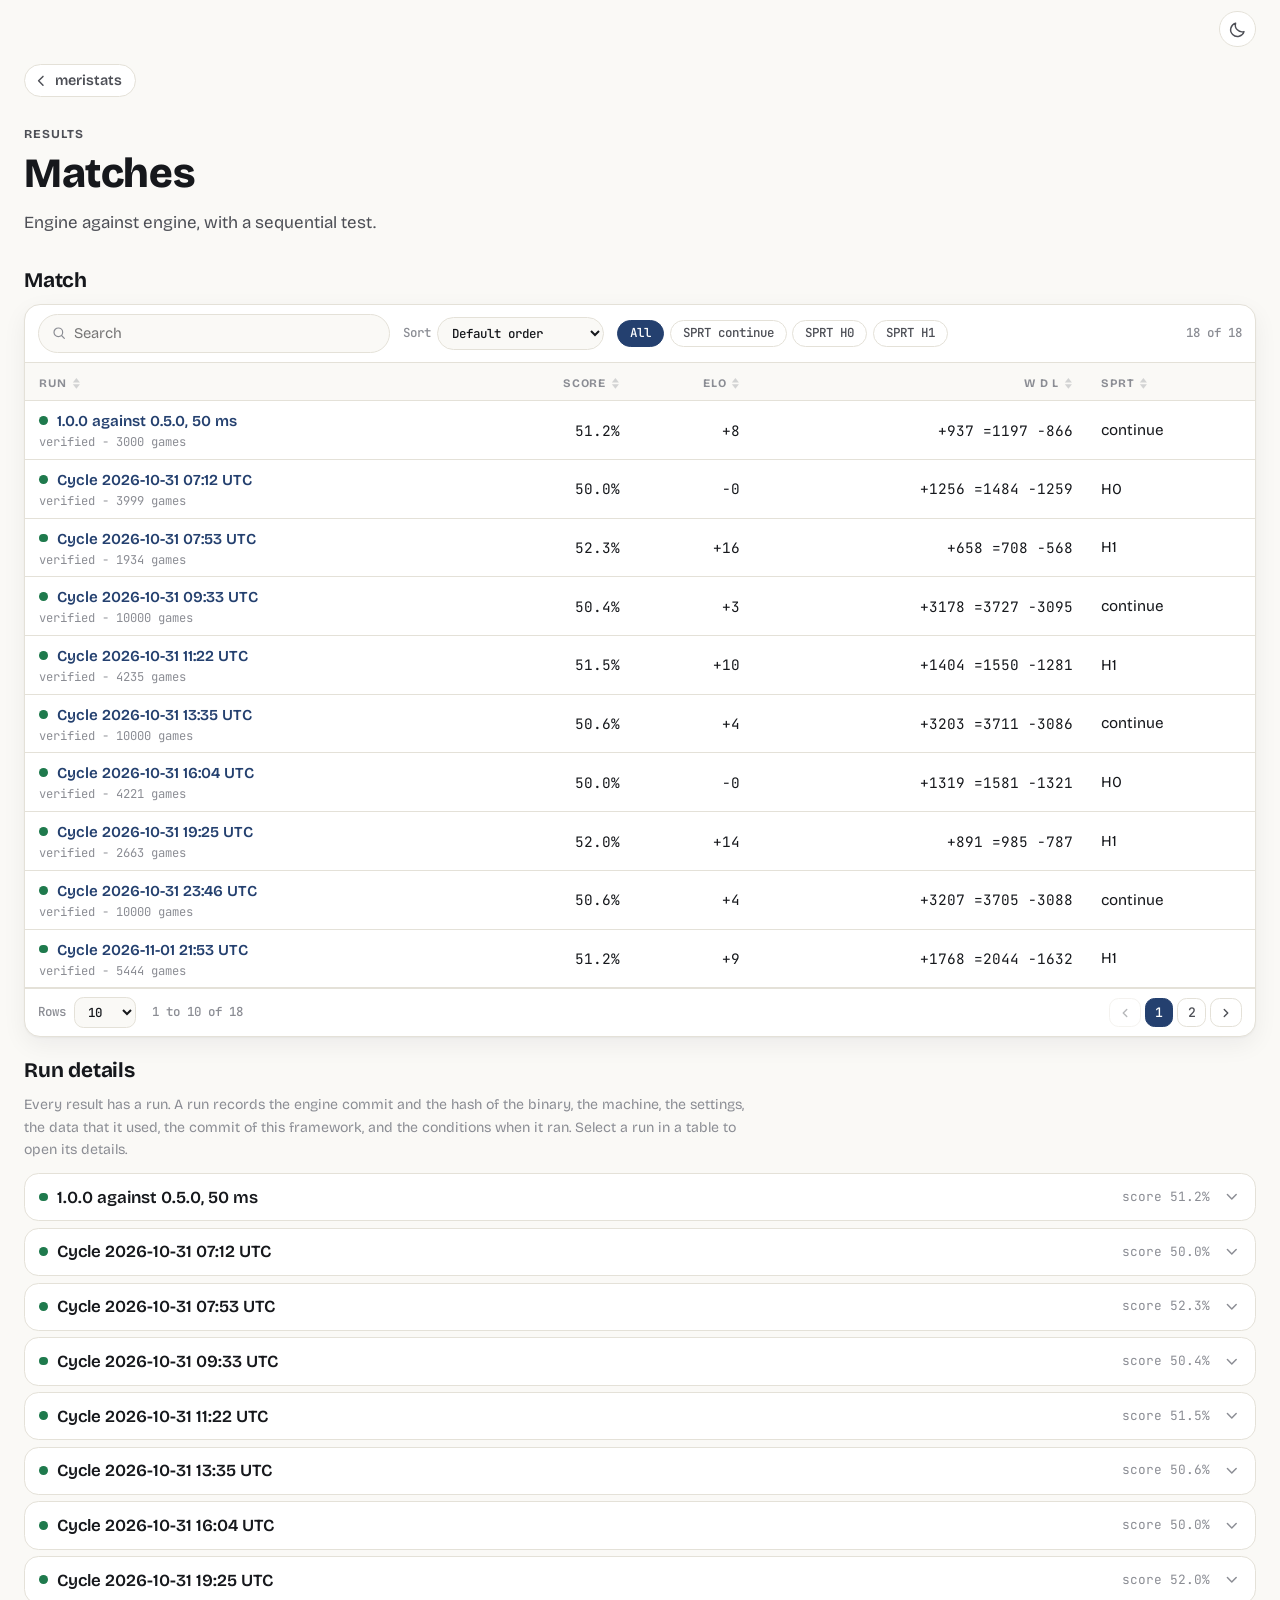
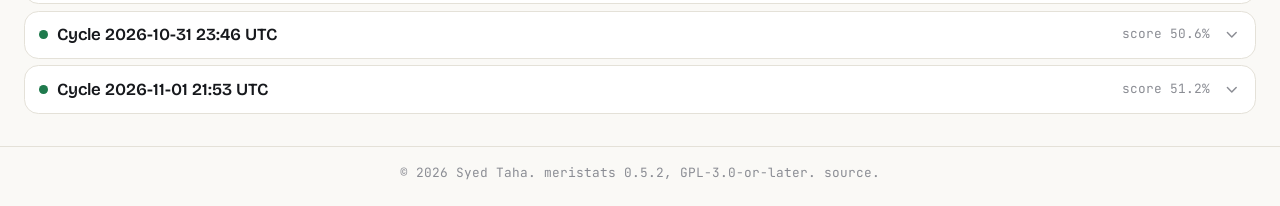
==== commit be744f97: "Publish the match of cycle 2026-11-01 21:53 utc" ====
--- a/matches.html
+++ b/matches.html
@@ -42,7 +42,7 @@
   </button>
 
   <main>
-<div class="wrap" id="top"><a class="back" href="./"><svg viewBox="0 0 24 24" fill="none" stroke="currentColor" stroke-width="2" stroke-linecap="round" stroke-linejoin="round" aria-hidden="true"><path d="M15 6l-6 6 6 6"/></svg>meristats</a><section class="page-head"><p class="eyebrow">Results</p><h1>Matches</h1><p>Engine against engine, with a sequential test.</p></section><section><h2>Match</h2><div class="panel" data-table><div class="toolbar"><label class="search"><svg viewBox="0 0 24 24" fill="none" stroke="currentColor" stroke-width="1.8" stroke-linecap="round" aria-hidden="true"><circle cx="11" cy="11" r="6.5"/><path d="M20 20l-4.2-4.2"/></svg><input type="search" placeholder="Search" aria-label="Search the table"></label><label class="sort"><span>Sort</span><select aria-label="Sort the table"><option value="">Default order</option><option value="0:asc">Run, A to Z</option><option value="0:desc">Run, Z to A</option><option value="1:asc">Score, low to high</option><option value="1:desc">Score, high to low</option><option value="2:asc">Elo, low to high</option><option value="2:desc">Elo, high to low</option><option value="3:asc">W D L, low to high</option><option value="3:desc">W D L, high to low</option><option value="4:asc">SPRT, A to Z</option><option value="4:desc">SPRT, Z to A</option></select></label><div class="chips" data-filter="group" role="group" aria-label="Test"><button type="button" class="chip on" data-value="">All</button><button type="button" class="chip" data-value="SPRT continue">SPRT continue</button><button type="button" class="chip" data-value="SPRT H0">SPRT H0</button><button type="button" class="chip" data-value="SPRT H1">SPRT H1</button></div><span class="count" aria-live="polite">17 of 17</span></div><div class="table-wrap"><table class="results"><thead><tr><th scope="col" data-sort="text" class=""><button type="button">Run<svg class="sort-icon" viewBox="0 0 10 14" aria-hidden="true"><path class="up" d="M5 1 9 6H1z"/><path class="down" d="M5 13 1 8h8z"/></svg></button></th><th scope="col" data-sort="num" class="num"><button type="button">Score<svg class="sort-icon" viewBox="0 0 10 14" aria-hidden="true"><path class="up" d="M5 1 9 6H1z"/><path class="down" d="M5 13 1 8h8z"/></svg></button></th><th scope="col" data-sort="num" class="num"><button type="button">Elo<svg class="sort-icon" viewBox="0 0 10 14" aria-hidden="true"><path class="up" d="M5 1 9 6H1z"/><path class="down" d="M5 13 1 8h8z"/></svg></button></th><th scope="col" data-sort="num" class="num"><button type="button">W D L<svg class="sort-icon" viewBox="0 0 10 14" aria-hidden="true"><path class="up" d="M5 1 9 6H1z"/><path class="down" d="M5 13 1 8h8z"/></svg></button></th><th scope="col" data-sort="text" class=""><button type="button">SPRT<svg class="sort-icon" viewBox="0 0 10 14" aria-hidden="true"><path class="up" d="M5 1 9 6H1z"/><path class="down" d="M5 13 1 8h8z"/></svg></button></th></tr></thead><tbody><tr data-run="run-20261018t182448z-match-f1946d27" data-grade="verified" data-group="SPRT continue" data-search="1.0.0 against 0.5.0, 50 ms default vs default match verified sprt continue 1.0.0 against 0.5.0, 50 ms verified - 3000 games 51.2% +8 +937 =1197 -866 continue"><td class="" data-sort="1.0.0 against 0.5.0, 50 ms"><span class="main"><span class="dot dot-verified" title="verified"></span><a class="run-link" href="#run-20261018t182448z-match-f1946d27">1.0.0 against 0.5.0, 50 ms</a></span><span class="small">verified - 3000 games</span></td><td class="num" data-sort="0.5118333333333334">51.2%</td><td class="num" data-sort="8.224177904588114">+8</td><td class="num" data-sort="937">+937 =1197 -866</td><td class="" data-sort="continue">continue</td></tr><tr data-run="run-20261031t074236z-match-cded1bf4" data-grade="verified" data-group="SPRT H0" data-search="cycle 2026-10-31 07:12 utc default vs default match verified sprt h0 cycle 2026-10-31 07:12 utc verified - 3999 games 50.0% -0 +1256 =1484 -1259 h0"><td class="" data-sort="cycle 2026-10-31 07:12 utc"><span class="main"><span class="dot dot-verified" title="verified"></span><a class="run-link" href="#run-20261031t074236z-match-cded1bf4">Cycle 2026-10-31 07:12 UTC</a></span><span class="small">verified - 3999 games</span></td><td class="num" data-sort="0.49962490622655664">50.0%</td><td class="num" data-sort="-0.2606418984991443">-0</td><td class="num" data-sort="1256">+1256 =1484 -1259</td><td class="" data-sort="H0">H0</td></tr><tr data-run="run-20261031t091415z-match-72ed38ac" data-grade="verified" data-group="SPRT H1" data-search="cycle 2026-10-31 07:53 utc default vs default match verified sprt h1 cycle 2026-10-31 07:53 utc verified - 1934 games 52.3% +16 +658 =708 -568 h1"><td class="" data-sort="cycle 2026-10-31 07:53 utc"><span class="main"><span class="dot dot-verified" title="verified"></span><a class="run-link" href="#run-20261031t091415z-match-72ed38ac">Cycle 2026-10-31 07:53 UTC</a></span><span class="small">verified - 1934 games</span></td><td class="num" data-sort="0.5232678386763185">52.3%</td><td class="num" data-sort="16.179836580060417">+16</td><td class="num" data-sort="658">+658 =708 -568</td><td class="" data-sort="H1">H1</td></tr><tr data-run="run-20261031t105452z-match-0deec538" data-grade="verified" data-group="SPRT continue" data-search="cycle 2026-10-31 09:33 utc default vs default match verified sprt continue cycle 2026-10-31 09:33 utc verified - 10000 games 50.4% +3 +3178 =3727 -3095 continue"><td class="" data-sort="cycle 2026-10-31 09:33 utc"><span class="main"><span class="dot dot-verified" title="verified"></span><a class="run-link" href="#run-20261031t105452z-match-0deec538">Cycle 2026-10-31 09:33 UTC</a></span><span class="small">verified - 10000 games</span></td><td class="num" data-sort="0.50415">50.4%</td><td class="num" data-sort="2.8837815822918715">+3</td><td class="num" data-sort="3178">+3178 =3727 -3095</td><td class="" data-sort="continue">continue</td></tr><tr data-run="run-20261031t132325z-match-2d2e5eb8" data-grade="verified" data-group="SPRT H1" data-search="cycle 2026-10-31 11:22 utc default vs default match verified sprt h1 cycle 2026-10-31 11:22 utc verified - 4235 games 51.5% +10 +1404 =1550 -1281 h1"><td class="" data-sort="cycle 2026-10-31 11:22 utc"><span class="main"><span class="dot dot-verified" title="verified"></span><a class="run-link" href="#run-20261031t132325z-match-2d2e5eb8">Cycle 2026-10-31 11:22 UTC</a></span><span class="small">verified - 4235 games</span></td><td class="num" data-sort="0.5145218417945691">51.5%</td><td class="num" data-sort="10.093647969206986">+10</td><td class="num" data-sort="1404">+1404 =1550 -1281</td><td class="" data-sort="H1">H1</td></tr><tr data-run="run-20261031t153736z-match-741cff99" data-grade="verified" data-group="SPRT continue" data-search="cycle 2026-10-31 13:35 utc default vs default match verified sprt continue cycle 2026-10-31 13:35 utc verified - 10000 games 50.6% +4 +3203 =3711 -3086 continue"><td class="" data-sort="cycle 2026-10-31 13:35 utc"><span class="main"><span class="dot dot-verified" title="verified"></span><a class="run-link" href="#run-20261031t153736z-match-741cff99">Cycle 2026-10-31 13:35 UTC</a></span><span class="small">verified - 10000 games</span></td><td class="num" data-sort="0.50585">50.6%</td><td class="num" data-sort="4.065181851634128">+4</td><td class="num" data-sort="3203">+3203 =3711 -3086</td><td class="" data-sort="continue">continue</td></tr><tr data-run="run-20261031t173359z-match-c02e7801" data-grade="verified" data-group="SPRT H0" data-search="cycle 2026-10-31 16:04 utc default vs default match verified sprt h0 cycle 2026-10-31 16:04 utc verified - 4221 games 50.0% -0 +1319 =1581 -1321 h0"><td class="" data-sort="cycle 2026-10-31 16:04 utc"><span class="main"><span class="dot dot-verified" title="verified"></span><a class="run-link" href="#run-20261031t173359z-match-c02e7801">Cycle 2026-10-31 16:04 UTC</a></span><span class="small">verified - 4221 games</span></td><td class="num" data-sort="0.49976308931532815">50.0%</td><td class="num" data-sort="-0.16462241721062867">-0</td><td class="num" data-sort="1319">+1319 =1581 -1321</td><td class="" data-sort="H0">H0</td></tr><tr data-run="run-20261031t233842z-match-04987590" data-grade="verified" data-group="SPRT H1" data-search="cycle 2026-10-31 19:25 utc default vs default match verified sprt h1 cycle 2026-10-31 19:25 utc verified - 2663 games 52.0% +14 +891 =985 -787 h1"><td class="" data-sort="cycle 2026-10-31 19:25 utc"><span class="main"><span class="dot dot-verified" title="verified"></span><a class="run-link" href="#run-20261031t233842z-match-04987590">Cycle 2026-10-31 19:25 UTC</a></span><span class="small">verified - 2663 games</span></td><td class="num" data-sort="0.5195268494179497">52.0%</td><td class="num" data-sort="13.575549301506602">+14</td><td class="num" data-sort="891">+891 =985 -787</td><td class="" data-sort="H1">H1</td></tr><tr data-run="run-20261101t032616z-match-34f78bde" data-grade="verified" data-group="SPRT continue" data-search="cycle 2026-10-31 23:46 utc default vs default match verified sprt continue cycle 2026-10-31 23:46 utc verified - 10000 games 50.6% +4 +3207 =3705 -3088 continue"><td class="" data-sort="cycle 2026-10-31 23:46 utc"><span class="main"><span class="dot dot-verified" title="verified"></span><a class="run-link" href="#run-20261101t032616z-match-34f78bde">Cycle 2026-10-31 23:46 UTC</a></span><span class="small">verified - 10000 games</span></td><td class="num" data-sort="0.50595">50.6%</td><td class="num" data-sort="4.134678645703995">+4</td><td class="num" data-sort="3207">+3207 =3705 -3088</td><td class="" data-sort="continue">continue</td></tr><tr data-run="run-20261023t183941z-match-1b5821c5" data-grade="verified" data-group="SPRT H0" data-search="night 2026-10-23 default vs default match verified sprt h0 night 2026-10-23 verified - 6089 games 50.2% +1 +1954 =2204 -1931 h0"><td class="" data-sort="night 2026-10-23"><span class="main"><span class="dot dot-verified" title="verified"></span><a class="run-link" href="#run-20261023t183941z-match-1b5821c5">Night 2026-10-23</a></span><span class="small">verified - 6089 games</span></td><td class="num" data-sort="0.5018886516669404">50.2%</td><td class="num" data-sort="1.3123758371955607">+1</td><td class="num" data-sort="1954">+1954 =2204 -1931</td><td class="" data-sort="H0">H0</td></tr><tr data-run="run-20261024t184156z-match-02d8e446" data-grade="verified" data-group="SPRT H0" data-search="night 2026-10-24 default vs default match verified sprt h0 night 2026-10-24 verified - 4335 games 50.0% -0 +1365 =1604 -1366 h0"><td class="" data-sort="night 2026-10-24"><span class="main"><span class="dot dot-verified" title="verified"></span><a class="run-link" href="#run-20261024t184156z-match-02d8e446">Night 2026-10-24</a></span><span class="small">verified - 4335 games</span></td><td class="num" data-sort="0.49988465974625146">50.0%</td><td class="num" data-sort="-0.08014661861256184">-0</td><td class="num" data-sort="1365">+1365 =1604 -1366</td><td class="" data-sort="H0">H0</td></tr><tr data-run="run-20261025t202805z-match-99c91e0c" data-grade="verified" data-group="SPRT continue" data-search="night 2026-10-25 default vs default match verified sprt continue night 2026-10-25 verified - 9636 games 50.7% +5 +3156 =3468 -3012 continue"><td class="" data-sort="night 2026-10-25"><span class="main"><span class="dot dot-verified" title="verified"></span><a class="run-link" href="#run-20261025t202805z-match-99c91e0c">Night 2026-10-25</a></span><span class="small">verified - 9636 games</span></td><td class="num" data-sort="0.5074719800747198">50.7%</td><td class="num" data-sort="5.192450096920033">+5</td><td class="num" data-sort="3156">+3156 =3468 -3012</td><td class="" data-sort="continue">continue</td></tr><tr data-run="run-20261026t195313z-match-e954d20e" data-grade="verified" data-group="SPRT continue" data-search="night 2026-10-26 default vs default match verified sprt continue night 2026-10-26 verified - 3979 games 51.5% +10 +1332 =1433 -1214 continue"><td class="" data-sort="night 2026-10-26"><span class="main"><span class="dot dot-verified" title="verified"></span><a class="run-link" href="#run-20261026t195313z-match-e954d20e">Night 2026-10-26</a></span><span class="small">verified - 3979 games</span></td><td class="num" data-sort="0.5148278461925107">51.5%</td><td class="num" data-sort="10.306464931637239">+10</td><td class="num" data-sort="1332">+1332 =1433 -1214</td><td class="" data-sort="continue">continue</td></tr><tr data-run="run-20261027t191902z-match-87774a03" data-grade="verified" data-group="SPRT H1" data-search="night 2026-10-27 default vs default match verified sprt h1 night 2026-10-27 verified - 4315 games 51.5% +10 +1441 =1561 -1313 h1"><td class="" data-sort="night 2026-10-27"><span class="main"><span class="dot dot-verified" title="verified"></span><a class="run-link" href="#run-20261027t191902z-match-87774a03">Night 2026-10-27</a></span><span class="small">verified - 4315 games</span></td><td class="num" data-sort="0.5148319814600232">51.5%</td><td class="num" data-sort="10.309340939856181">+10</td><td class="num" data-sort="1441">+1441 =1561 -1313</td><td class="" data-sort="H1">H1</td></tr><tr data-run="run-20261028t193620z-match-05943cf2" data-grade="verified" data-group="SPRT H0" data-search="night 2026-10-28 default vs default match verified sprt h0 night 2026-10-28 verified - 2106 games 49.3% -5 +649 =778 -679 h0"><td class="" data-sort="night 2026-10-28"><span class="main"><span class="dot dot-verified" title="verified"></span><a class="run-link" href="#run-20261028t193620z-match-05943cf2">Night 2026-10-28</a></span><span class="small">verified - 2106 games</span></td><td class="num" data-sort="0.4928774928774929">49.3%</td><td class="num" data-sort="-4.949559672039433">-5</td><td class="num" data-sort="649">+649 =778 -679</td><td class="" data-sort="H0">H0</td></tr><tr data-run="run-20261029t201250z-match-956701aa" data-grade="verified" data-group="SPRT H0" data-search="night 2026-10-29 default vs default match verified sprt h0 night 2026-10-29 verified - 2419 games 49.4% -4 +772 =845 -802 h0"><td class="" data-sort="night 2026-10-29"><span class="main"><span class="dot dot-verified" title="verified"></span><a class="run-link" href="#run-20261029t201250z-match-956701aa">Night 2026-10-29</a></span><span class="small">verified - 2419 games</span></td><td class="num" data-sort="0.4937990905332782">49.4%</td><td class="num" data-sort="-4.309054149934467">-4</td><td class="num" data-sort="772">+772 =845 -802</td><td class="" data-sort="H0">H0</td></tr><tr data-run="run-20261030t200240z-match-7c77ffd9" data-grade="verified" data-group="SPRT H0" data-search="night 2026-10-30 default vs default match verified sprt h0 night 2026-10-30 verified - 2617 games 49.5% -3 +808 =977 -832 h0"><td class="" data-sort="night 2026-10-30"><span class="main"><span class="dot dot-verified" title="verified"></span><a class="run-link" href="#run-20261030t200240z-match-7c77ffd9">Night 2026-10-30</a></span><span class="small">verified - 2617 games</span></td><td class="num" data-sort="0.4954145968666412">49.5%</td><td class="num" data-sort="-3.1863537750290516">-3</td><td class="num" data-sort="808">+808 =977 -832</td><td class="" data-sort="H0">H0</td></tr></tbody></table><p class="empty" hidden>Nothing matches.</p></div><div class="pager" hidden><label class="per-page">Rows<select aria-label="Rows per page"><option value="10">10</option><option value="25">25</option><option value="50">50</option><option value="100">100</option></select></label><span class="range" aria-live="polite"></span><nav class="pages" aria-label="Pages"></nav></div></div></section><section><h2>Run details</h2><p class="note">Every result has a run. A run records the engine commit and the hash of the binary, the machine, the settings, the data that it used, the commit of this framework, and the conditions when it ran. Select a run in a table to open its details.</p><div class="runs" data-runs><details class="run" id="run-20261018t182448z-match-f1946d27" data-run="run-20261018t182448z-match-f1946d27"><summary><span class="run-name"><span class="dot dot-verified" title="verified"></span>1.0.0 against 0.5.0, 50 ms</span><span class="run-meta">score 51.2%</span><svg class="chev" viewBox="0 0 24 24" fill="none" stroke="currentColor" stroke-width="2" stroke-linecap="round" stroke-linejoin="round" aria-hidden="true"><path d="M6 9l6 6 6-6"/></svg></summary><div class="run-body"><table class="facts"><tbody><tr class="group"><th colspan="2">Result</th></tr><tr><th scope="row">Games</th><td>3000</td></tr><tr><th scope="row">Wins, draws, losses</th><td>+937 =1197 -866</td></tr><tr><th scope="row">Score</th><td>51.2%</td></tr><tr><th scope="row">Elo</th><td>+8</td></tr><tr><th scope="row">SPRT, meristats</th><td>continue</td></tr><tr><th scope="row">SPRT, fastchess</th><td>continue</td></tr></tbody><tbody><tr class="group"><th colspan="2">Run</th></tr><tr><th scope="row">Run</th><td>20261018T182448Z-match-f1946d27</td></tr><tr><th scope="row">Protocol</th><td>match version 2</td></tr><tr><th scope="row">Grade</th><td><span class="badge">verified</span> Made from a clean state.</td></tr><tr><th scope="row">Started</th><td>2026-10-18T18:24:48Z</td></tr><tr><th scope="row">Config</th><td>default vs default</td></tr><tr><th scope="row">Limits</th><td>b_engine_id: 2<br>concurrency: 16<br>eval_files: {}<br>limit: {&#x27;st&#x27;: 0.05}<br>options_a: {&#x27;Hash&#x27;: 16, &#x27;MoveOverhead&#x27;: 0, &#x27;Threads&#x27;: 1}<br>options_b: {&#x27;Hash&#x27;: 16, &#x27;MoveOverhead&#x27;: 0, &#x27;Threads&#x27;: 1}<br>rounds: 1500<br>seed: 1<br>sprt: {&#x27;alpha&#x27;: 0.05, &#x27;beta&#x27;: 0.05, &#x27;elo0&#x27;: 0.0, &#x27;elo1&#x27;: 10.0}</td></tr></tbody><tbody><tr class="group"><th colspan="2">Engine</th></tr><tr><th scope="row">Commit</th><td><a href="https://github.com/syedtaha22/meridian/commit/1851d6012c88bce34a22c686608aade01338e2e7">1851d6012c88</a></td></tr><tr><th scope="row">Binary</th><td>7f83e651ee5e45a40d59fa69de6af48ca6f62c56aa0a31c0e30a561213eb9b9a</td></tr><tr><th scope="row">Name</th><td>Meridian 1.0.0</td></tr></tbody><tbody><tr class="group"><th colspan="2">Data</th></tr><tr><th scope="row">Dataset</th><td>opening-book 5835239f88cc</td></tr></tbody><tbody><tr class="group"><th colspan="2">Machine</th></tr><tr><th scope="row">CPU</th><td>13th Gen Intel(R) Core(TM) i9-13900HX, 32 logical CPUs</td></tr><tr><th scope="row">Kernel</th><td>7.0.0-38-generic</td></tr></tbody><tbody><tr class="group"><th colspan="2">Framework</th></tr><tr><th scope="row">Commit</th><td><a href="https://github.com/syedtaha22/meristats/commit/4b41d641494044adb441dc65bc48a4a7bd8cf73d">4b41d6414940</a></td></tr><tr><th scope="row">State</th><td>clean</td></tr></tbody><tbody><tr class="group"><th colspan="2">Conditions</th></tr><tr><th scope="row">Power source</th><td>ac</td></tr><tr><th scope="row">Governor</th><td>powersave</td></tr><tr><th scope="row">Load at start</th><td>4.98828125</td></tr></tbody></table><a class="to-top" href="#top">Back to the table</a></div></details><details class="run" id="run-20261031t074236z-match-cded1bf4" data-run="run-20261031t074236z-match-cded1bf4"><summary><span class="run-name"><span class="dot dot-verified" title="verified"></span>Cycle 2026-10-31 07:12 UTC</span><span class="run-meta">score 50.0%</span><svg class="chev" viewBox="0 0 24 24" fill="none" stroke="currentColor" stroke-width="2" stroke-linecap="round" stroke-linejoin="round" aria-hidden="true"><path d="M6 9l6 6 6-6"/></svg></summary><div class="run-body"><table class="facts"><tbody><tr class="group"><th colspan="2">Result</th></tr><tr><th scope="row">Games</th><td>3999</td></tr><tr><th scope="row">Wins, draws, losses</th><td>+1256 =1484 -1259</td></tr><tr><th scope="row">Score</th><td>50.0%</td></tr><tr><th scope="row">Elo</th><td>-0</td></tr><tr><th scope="row">SPRT, meristats</th><td>H0</td></tr><tr><th scope="row">SPRT, fastchess</th><td>H0</td></tr></tbody><tbody><tr class="group"><th colspan="2">Run</th></tr><tr><th scope="row">Run</th><td>20261031T074236Z-match-cded1bf4</td></tr><tr><th scope="row">Protocol</th><td>match version 2</td></tr><tr><th scope="row">Grade</th><td><span class="badge">verified</span> Made from a clean state.</td></tr><tr><th scope="row">Started</th><td>2026-10-31T07:42:36Z</td></tr><tr><th scope="row">Config</th><td>default vs default</td></tr><tr><th scope="row">Limits</th><td>b_engine_id: 7<br>concurrency: 30<br>eval_files: {&#x27;a&#x27;: &#x27;180c1103cb0452ea07009d6935f39340fe3eeb35897ffd9171cf1cede7754f88&#x27;}<br>limit: {&#x27;nodes&#x27;: 50000}<br>options_a: {&#x27;EvalFile&#x27;: &#x27;candidate.nnue&#x27;, &#x27;Hash&#x27;: 16, &#x27;Threads&#x27;: 1}<br>options_b: {&#x27;Hash&#x27;: 16, &#x27;Threads&#x27;: 1}<br>rounds: 5000<br>seed: 1<br>sprt: {&#x27;alpha&#x27;: 0.05, &#x27;beta&#x27;: 0.05, &#x27;elo0&#x27;: 0.0, &#x27;elo1&#x27;: 10.0}</td></tr></tbody><tbody><tr class="group"><th colspan="2">Engine</th></tr><tr><th scope="row">Commit</th><td><a href="https://github.com/syedtaha22/meridian/commit/d7cc4e3117adbaecc5f97dca368dd3e71aac898f">d7cc4e3117ad</a></td></tr><tr><th scope="row">Binary</th><td>d29101fbb1d1dfea65a6c83e31fec3a9bffe4f74b58c113b9394112ced86e906</td></tr><tr><th scope="row">Name</th><td>Meridian 1.2.0</td></tr></tbody><tbody><tr class="group"><th colspan="2">Data</th></tr><tr><th scope="row">Dataset</th><td>opening-book 5835239f88cc</td></tr></tbody><tbody><tr class="group"><th colspan="2">Machine</th></tr><tr><th scope="row">CPU</th><td>13th Gen Intel(R) Core(TM) i9-13900HX, 32 logical CPUs</td></tr><tr><th scope="row">Kernel</th><td>7.0.0-38-generic</td></tr></tbody><tbody><tr class="group"><th colspan="2">Framework</th></tr><tr><th scope="row">Commit</th><td><a href="https://github.com/syedtaha22/meristats/commit/176ed3fad31db45c9cf45c59993750d2661b575e">176ed3fad31d</a></td></tr><tr><th scope="row">State</th><td>clean</td></tr></tbody><tbody><tr class="group"><th colspan="2">Conditions</th></tr><tr><th scope="row">Power source</th><td>ac</td></tr><tr><th scope="row">Governor</th><td>powersave</td></tr><tr><th scope="row">Load at start</th><td>24.88232421875</td></tr></tbody></table><a class="to-top" href="#top">Back to the table</a></div></details><details class="run" id="run-20261031t091415z-match-72ed38ac" data-run="run-20261031t091415z-match-72ed38ac"><summary><span class="run-name"><span class="dot dot-verified" title="verified"></span>Cycle 2026-10-31 07:53 UTC</span><span class="run-meta">score 52.3%</span><svg class="chev" viewBox="0 0 24 24" fill="none" stroke="currentColor" stroke-width="2" stroke-linecap="round" stroke-linejoin="round" aria-hidden="true"><path d="M6 9l6 6 6-6"/></svg></summary><div class="run-body"><table class="facts"><tbody><tr class="group"><th colspan="2">Result</th></tr><tr><th scope="row">Games</th><td>1934</td></tr><tr><th scope="row">Wins, draws, losses</th><td>+658 =708 -568</td></tr><tr><th scope="row">Score</th><td>52.3%</td></tr><tr><th scope="row">Elo</th><td>+16</td></tr><tr><th scope="row">SPRT, meristats</th><td>H1</td></tr><tr><th scope="row">SPRT, fastchess</th><td>H1</td></tr></tbody><tbody><tr class="group"><th colspan="2">Run</th></tr><tr><th scope="row">Run</th><td>20261031T091415Z-match-72ed38ac</td></tr><tr><th scope="row">Protocol</th><td>match version 2</td></tr><tr><th scope="row">Grade</th><td><span class="badge">verified</span> Made from a clean state.</td></tr><tr><th scope="row">Started</th><td>2026-10-31T09:14:15Z</td></tr><tr><th scope="row">Config</th><td>default vs default</td></tr><tr><th scope="row">Limits</th><td>b_engine_id: 7<br>concurrency: 30<br>eval_files: {&#x27;a&#x27;: &#x27;6ebb36408c660c0a910500a90fb206d2cf04822e9f03f68f10e2f103926e435d&#x27;}<br>limit: {&#x27;nodes&#x27;: 50000}<br>options_a: {&#x27;EvalFile&#x27;: &#x27;candidate.nnue&#x27;, &#x27;Hash&#x27;: 16, &#x27;Threads&#x27;: 1}<br>options_b: {&#x27;Hash&#x27;: 16, &#x27;Threads&#x27;: 1}<br>rounds: 5000<br>seed: 2<br>sprt: {&#x27;alpha&#x27;: 0.05, &#x27;beta&#x27;: 0.05, &#x27;elo0&#x27;: 0.0, &#x27;elo1&#x27;: 10.0}</td></tr></tbody><tbody><tr class="group"><th colspan="2">Engine</th></tr><tr><th scope="row">Commit</th><td><a href="https://github.com/syedtaha22/meridian/commit/d7cc4e3117adbaecc5f97dca368dd3e71aac898f">d7cc4e3117ad</a></td></tr><tr><th scope="row">Binary</th><td>d29101fbb1d1dfea65a6c83e31fec3a9bffe4f74b58c113b9394112ced86e906</td></tr><tr><th scope="row">Name</th><td>Meridian 1.2.0</td></tr></tbody><tbody><tr class="group"><th colspan="2">Data</th></tr><tr><th scope="row">Dataset</th><td>opening-book 5835239f88cc</td></tr></tbody><tbody><tr class="group"><th colspan="2">Machine</th></tr><tr><th scope="row">CPU</th><td>13th Gen Intel(R) Core(TM) i9-13900HX, 32 logical CPUs</td></tr><tr><th scope="row">Kernel</th><td>7.0.0-38-generic</td></tr></tbody><tbody><tr class="group"><th colspan="2">Framework</th></tr><tr><th scope="row">Commit</th><td><a href="https://github.com/syedtaha22/meristats/commit/176ed3fad31db45c9cf45c59993750d2661b575e">176ed3fad31d</a></td></tr><tr><th scope="row">State</th><td>clean</td></tr></tbody><tbody><tr class="group"><th colspan="2">Conditions</th></tr><tr><th scope="row">Power source</th><td>ac</td></tr><tr><th scope="row">Governor</th><td>powersave</td></tr><tr><th scope="row">Load at start</th><td>22.29833984375</td></tr></tbody></table><a class="to-top" href="#top">Back to the table</a></div></details><details class="run" id="run-20261031t105452z-match-0deec538" data-run="run-20261031t105452z-match-0deec538"><summary><span class="run-name"><span class="dot dot-verified" title="verified"></span>Cycle 2026-10-31 09:33 UTC</span><span class="run-meta">score 50.4%</span><svg class="chev" viewBox="0 0 24 24" fill="none" stroke="currentColor" stroke-width="2" stroke-linecap="round" stroke-linejoin="round" aria-hidden="true"><path d="M6 9l6 6 6-6"/></svg></summary><div class="run-body"><table class="facts"><tbody><tr class="group"><th colspan="2">Result</th></tr><tr><th scope="row">Games</th><td>10000</td></tr><tr><th scope="row">Wins, draws, losses</th><td>+3178 =3727 -3095</td></tr><tr><th scope="row">Score</th><td>50.4%</td></tr><tr><th scope="row">Elo</th><td>+3</td></tr><tr><th scope="row">SPRT, meristats</th><td>continue</td></tr><tr><th scope="row">SPRT, fastchess</th><td>continue</td></tr></tbody><tbody><tr class="group"><th colspan="2">Run</th></tr><tr><th scope="row">Run</th><td>20261031T105452Z-match-0deec538</td></tr><tr><th scope="row">Protocol</th><td>match version 2</td></tr><tr><th scope="row">Grade</th><td><span class="badge">verified</span> Made from a clean state.</td></tr><tr><th scope="row">Started</th><td>2026-10-31T10:54:52Z</td></tr><tr><th scope="row">Config</th><td>default vs default</td></tr><tr><th scope="row">Limits</th><td>b_engine_id: 8<br>concurrency: 30<br>eval_files: {&#x27;a&#x27;: &#x27;498d447847637f1cd2feb9cc6cbe0b270115f880e0e70f281c6d85e34d36e031&#x27;}<br>limit: {&#x27;nodes&#x27;: 50000}<br>options_a: {&#x27;EvalFile&#x27;: &#x27;candidate.nnue&#x27;, &#x27;Hash&#x27;: 16, &#x27;Threads&#x27;: 1}<br>options_b: {&#x27;Hash&#x27;: 16, &#x27;Threads&#x27;: 1}<br>rounds: 5000<br>seed: 3<br>sprt: {&#x27;alpha&#x27;: 0.05, &#x27;beta&#x27;: 0.05, &#x27;elo0&#x27;: 0.0, &#x27;elo1&#x27;: 10.0}</td></tr></tbody><tbody><tr class="group"><th colspan="2">Engine</th></tr><tr><th scope="row">Commit</th><td><a href="https://github.com/syedtaha22/meridian/commit/655a51cb5b1ab4624260ba32ab38d71d69258467">655a51cb5b1a</a></td></tr><tr><th scope="row">Binary</th><td>67e05b75c80265048585300c30eea4c06286b1074d185c7ec732131454164061</td></tr><tr><th scope="row">Name</th><td>Meridian 1.3.0</td></tr></tbody><tbody><tr class="group"><th colspan="2">Data</th></tr><tr><th scope="row">Dataset</th><td>opening-book 5835239f88cc</td></tr></tbody><tbody><tr class="group"><th colspan="2">Machine</th></tr><tr><th scope="row">CPU</th><td>13th Gen Intel(R) Core(TM) i9-13900HX, 32 logical CPUs</td></tr><tr><th scope="row">Kernel</th><td>7.0.0-38-generic</td></tr></tbody><tbody><tr class="group"><th colspan="2">Framework</th></tr><tr><th scope="row">Commit</th><td><a href="https://github.com/syedtaha22/meristats/commit/836f1e043bd06e8fe07847f8c7791c189308517c">836f1e043bd0</a></td></tr><tr><th scope="row">State</th><td>clean</td></tr></tbody><tbody><tr class="group"><th colspan="2">Conditions</th></tr><tr><th scope="row">Power source</th><td>ac</td></tr><tr><th scope="row">Governor</th><td>powersave</td></tr><tr><th scope="row">Load at start</th><td>25.68359375</td></tr></tbody></table><a class="to-top" href="#top">Back to the table</a></div></details><details class="run" id="run-20261031t132325z-match-2d2e5eb8" data-run="run-20261031t132325z-match-2d2e5eb8"><summary><span class="run-name"><span class="dot dot-verified" title="verified"></span>Cycle 2026-10-31 11:22 UTC</span><span class="run-meta">score 51.5%</span><svg class="chev" viewBox="0 0 24 24" fill="none" stroke="currentColor" stroke-width="2" stroke-linecap="round" stroke-linejoin="round" aria-hidden="true"><path d="M6 9l6 6 6-6"/></svg></summary><div class="run-body"><table class="facts"><tbody><tr class="group"><th colspan="2">Result</th></tr><tr><th scope="row">Games</th><td>4235</td></tr><tr><th scope="row">Wins, draws, losses</th><td>+1404 =1550 -1281</td></tr><tr><th scope="row">Score</th><td>51.5%</td></tr><tr><th scope="row">Elo</th><td>+10</td></tr><tr><th scope="row">SPRT, meristats</th><td>H1</td></tr><tr><th scope="row">SPRT, fastchess</th><td>H1</td></tr></tbody><tbody><tr class="group"><th colspan="2">Run</th></tr><tr><th scope="row">Run</th><td>20261031T132325Z-match-2d2e5eb8</td></tr><tr><th scope="row">Protocol</th><td>match version 2</td></tr><tr><th scope="row">Grade</th><td><span class="badge">verified</span> Made from a clean state.</td></tr><tr><th scope="row">Started</th><td>2026-10-31T13:23:25Z</td></tr><tr><th scope="row">Config</th><td>default vs default</td></tr><tr><th scope="row">Limits</th><td>b_engine_id: 8<br>concurrency: 30<br>eval_files: {&#x27;a&#x27;: &#x27;8d7c14b5ae174ed5848976a2d0f8a09695763abe5ef1565ea7fd2946e16fdd75&#x27;}<br>limit: {&#x27;nodes&#x27;: 50000}<br>options_a: {&#x27;EvalFile&#x27;: &#x27;candidate.nnue&#x27;, &#x27;Hash&#x27;: 16, &#x27;Threads&#x27;: 1}<br>options_b: {&#x27;Hash&#x27;: 16, &#x27;Threads&#x27;: 1}<br>rounds: 5000<br>seed: 4<br>sprt: {&#x27;alpha&#x27;: 0.05, &#x27;beta&#x27;: 0.05, &#x27;elo0&#x27;: 0.0, &#x27;elo1&#x27;: 10.0}</td></tr></tbody><tbody><tr class="group"><th colspan="2">Engine</th></tr><tr><th scope="row">Commit</th><td><a href="https://github.com/syedtaha22/meridian/commit/655a51cb5b1ab4624260ba32ab38d71d69258467">655a51cb5b1a</a></td></tr><tr><th scope="row">Binary</th><td>67e05b75c80265048585300c30eea4c06286b1074d185c7ec732131454164061</td></tr><tr><th scope="row">Name</th><td>Meridian 1.3.0</td></tr></tbody><tbody><tr class="group"><th colspan="2">Data</th></tr><tr><th scope="row">Dataset</th><td>opening-book 5835239f88cc</td></tr></tbody><tbody><tr class="group"><th colspan="2">Machine</th></tr><tr><th scope="row">CPU</th><td>13th Gen Intel(R) Core(TM) i9-13900HX, 32 logical CPUs</td></tr><tr><th scope="row">Kernel</th><td>7.0.0-38-generic</td></tr></tbody><tbody><tr class="group"><th colspan="2">Framework</th></tr><tr><th scope="row">Commit</th><td><a href="https://github.com/syedtaha22/meristats/commit/836f1e043bd06e8fe07847f8c7791c189308517c">836f1e043bd0</a></td></tr><tr><th scope="row">State</th><td>clean</td></tr></tbody><tbody><tr class="group"><th colspan="2">Conditions</th></tr><tr><th scope="row">Power source</th><td>ac</td></tr><tr><th scope="row">Governor</th><td>powersave</td></tr><tr><th scope="row">Load at start</th><td>26.296875</td></tr></tbody></table><a class="to-top" href="#top">Back to the table</a></div></details><details class="run" id="run-20261031t153736z-match-741cff99" data-run="run-20261031t153736z-match-741cff99"><summary><span class="run-name"><span class="dot dot-verified" title="verified"></span>Cycle 2026-10-31 13:35 UTC</span><span class="run-meta">score 50.6%</span><svg class="chev" viewBox="0 0 24 24" fill="none" stroke="currentColor" stroke-width="2" stroke-linecap="round" stroke-linejoin="round" aria-hidden="true"><path d="M6 9l6 6 6-6"/></svg></summary><div class="run-body"><table class="facts"><tbody><tr class="group"><th colspan="2">Result</th></tr><tr><th scope="row">Games</th><td>10000</td></tr><tr><th scope="row">Wins, draws, losses</th><td>+3203 =3711 -3086</td></tr><tr><th scope="row">Score</th><td>50.6%</td></tr><tr><th scope="row">Elo</th><td>+4</td></tr><tr><th scope="row">SPRT, meristats</th><td>continue</td></tr><tr><th scope="row">SPRT, fastchess</th><td>continue</td></tr></tbody><tbody><tr class="group"><th colspan="2">Run</th></tr><tr><th scope="row">Run</th><td>20261031T153736Z-match-741cff99</td></tr><tr><th scope="row">Protocol</th><td>match version 2</td></tr><tr><th scope="row">Grade</th><td><span class="badge">verified</span> Made from a clean state.</td></tr><tr><th scope="row">Started</th><td>2026-10-31T15:37:36Z</td></tr><tr><th scope="row">Config</th><td>default vs default</td></tr><tr><th scope="row">Limits</th><td>b_engine_id: 9<br>concurrency: 30<br>eval_files: {&#x27;a&#x27;: &#x27;7791248d9b4e0741cfd24edea71e0a3ba6a4c900e10a4d0e40ae0850ce838bbb&#x27;}<br>limit: {&#x27;nodes&#x27;: 50000}<br>options_a: {&#x27;EvalFile&#x27;: &#x27;candidate.nnue&#x27;, &#x27;Hash&#x27;: 16, &#x27;Threads&#x27;: 1}<br>options_b: {&#x27;Hash&#x27;: 16, &#x27;Threads&#x27;: 1}<br>rounds: 5000<br>seed: 5<br>sprt: {&#x27;alpha&#x27;: 0.05, &#x27;beta&#x27;: 0.05, &#x27;elo0&#x27;: 0.0, &#x27;elo1&#x27;: 10.0}</td></tr></tbody><tbody><tr class="group"><th colspan="2">Engine</th></tr><tr><th scope="row">Commit</th><td><a href="https://github.com/syedtaha22/meridian/commit/a386d51f527dcfdaaa6d62905dcbc7caae3e2d79">a386d51f527d</a></td></tr><tr><th scope="row">Binary</th><td>e09fd5c013b23f8cd6af618ebb04c38cd4cf7be2940c8b8c1000b9f5c9be3e3b</td></tr><tr><th scope="row">Name</th><td>Meridian 1.4.0</td></tr></tbody><tbody><tr class="group"><th colspan="2">Data</th></tr><tr><th scope="row">Dataset</th><td>opening-book 5835239f88cc</td></tr></tbody><tbody><tr class="group"><th colspan="2">Machine</th></tr><tr><th scope="row">CPU</th><td>13th Gen Intel(R) Core(TM) i9-13900HX, 32 logical CPUs</td></tr><tr><th scope="row">Kernel</th><td>7.0.0-38-generic</td></tr></tbody><tbody><tr class="group"><th colspan="2">Framework</th></tr><tr><th scope="row">Commit</th><td><a href="https://github.com/syedtaha22/meristats/commit/836f1e043bd06e8fe07847f8c7791c189308517c">836f1e043bd0</a></td></tr><tr><th scope="row">State</th><td>clean</td></tr></tbody><tbody><tr class="group"><th colspan="2">Conditions</th></tr><tr><th scope="row">Power source</th><td>ac</td></tr><tr><th scope="row">Governor</th><td>powersave</td></tr><tr><th scope="row">Load at start</th><td>22.7314453125</td></tr></tbody></table><a class="to-top" href="#top">Back to the table</a></div></details><details class="run" id="run-20261031t173359z-match-c02e7801" data-run="run-20261031t173359z-match-c02e7801"><summary><span class="run-name"><span class="dot dot-verified" title="verified"></span>Cycle 2026-10-31 16:04 UTC</span><span class="run-meta">score 50.0%</span><svg class="chev" viewBox="0 0 24 24" fill="none" stroke="currentColor" stroke-width="2" stroke-linecap="round" stroke-linejoin="round" aria-hidden="true"><path d="M6 9l6 6 6-6"/></svg></summary><div class="run-body"><table class="facts"><tbody><tr class="group"><th colspan="2">Result</th></tr><tr><th scope="row">Games</th><td>4221</td></tr><tr><th scope="row">Wins, draws, losses</th><td>+1319 =1581 -1321</td></tr><tr><th scope="row">Score</th><td>50.0%</td></tr><tr><th scope="row">Elo</th><td>-0</td></tr><tr><th scope="row">SPRT, meristats</th><td>H0</td></tr><tr><th scope="row">SPRT, fastchess</th><td>H0</td></tr></tbody><tbody><tr class="group"><th colspan="2">Run</th></tr><tr><th scope="row">Run</th><td>20261031T173359Z-match-c02e7801</td></tr><tr><th scope="row">Protocol</th><td>match version 2</td></tr><tr><th scope="row">Grade</th><td><span class="badge">verified</span> Made from a clean state.</td></tr><tr><th scope="row">Started</th><td>2026-10-31T17:33:59Z</td></tr><tr><th scope="row">Config</th><td>default vs default</td></tr><tr><th scope="row">Limits</th><td>b_engine_id: 9<br>concurrency: 30<br>eval_files: {&#x27;a&#x27;: &#x27;a68f437ca019a32b293a8994cc27063e5feb6bac366986c7b2988d5aad07ff8e&#x27;}<br>limit: {&#x27;nodes&#x27;: 50000}<br>options_a: {&#x27;EvalFile&#x27;: &#x27;candidate.nnue&#x27;, &#x27;Hash&#x27;: 16, &#x27;Threads&#x27;: 1}<br>options_b: {&#x27;Hash&#x27;: 16, &#x27;Threads&#x27;: 1}<br>rounds: 5000<br>seed: 6<br>sprt: {&#x27;alpha&#x27;: 0.05, &#x27;beta&#x27;: 0.05, &#x27;elo0&#x27;: 0.0, &#x27;elo1&#x27;: 10.0}</td></tr></tbody><tbody><tr class="group"><th colspan="2">Engine</th></tr><tr><th scope="row">Commit</th><td><a href="https://github.com/syedtaha22/meridian/commit/a386d51f527dcfdaaa6d62905dcbc7caae3e2d79">a386d51f527d</a></td></tr><tr><th scope="row">Binary</th><td>e09fd5c013b23f8cd6af618ebb04c38cd4cf7be2940c8b8c1000b9f5c9be3e3b</td></tr><tr><th scope="row">Name</th><td>Meridian 1.4.0</td></tr></tbody><tbody><tr class="group"><th colspan="2">Data</th></tr><tr><th scope="row">Dataset</th><td>opening-book 5835239f88cc</td></tr></tbody><tbody><tr class="group"><th colspan="2">Machine</th></tr><tr><th scope="row">CPU</th><td>13th Gen Intel(R) Core(TM) i9-13900HX, 32 logical CPUs</td></tr><tr><th scope="row">Kernel</th><td>7.0.0-38-generic</td></tr></tbody><tbody><tr class="group"><th colspan="2">Framework</th></tr><tr><th scope="row">Commit</th><td><a href="https://github.com/syedtaha22/meristats/commit/836f1e043bd06e8fe07847f8c7791c189308517c">836f1e043bd0</a></td></tr><tr><th scope="row">State</th><td>clean</td></tr></tbody><tbody><tr class="group"><th colspan="2">Conditions</th></tr><tr><th scope="row">Power source</th><td>ac</td></tr><tr><th scope="row">Governor</th><td>powersave</td></tr><tr><th scope="row">Load at start</th><td>24.59423828125</td></tr></tbody></table><a class="to-top" href="#top">Back to the table</a></div></details><details class="run" id="run-20261031t233842z-match-04987590" data-run="run-20261031t233842z-match-04987590"><summary><span class="run-name"><span class="dot dot-verified" title="verified"></span>Cycle 2026-10-31 19:25 UTC</span><span class="run-meta">score 52.0%</span><svg class="chev" viewBox="0 0 24 24" fill="none" stroke="currentColor" stroke-width="2" stroke-linecap="round" stroke-linejoin="round" aria-hidden="true"><path d="M6 9l6 6 6-6"/></svg></summary><div class="run-body"><table class="facts"><tbody><tr class="group"><th colspan="2">Result</th></tr><tr><th scope="row">Games</th><td>2663</td></tr><tr><th scope="row">Wins, draws, losses</th><td>+891 =985 -787</td></tr><tr><th scope="row">Score</th><td>52.0%</td></tr><tr><th scope="row">Elo</th><td>+14</td></tr><tr><th scope="row">SPRT, meristats</th><td>H1</td></tr><tr><th scope="row">SPRT, fastchess</th><td>H1</td></tr></tbody><tbody><tr class="group"><th colspan="2">Run</th></tr><tr><th scope="row">Run</th><td>20261031T233842Z-match-04987590</td></tr><tr><th scope="row">Protocol</th><td>match version 2</td></tr><tr><th scope="row">Grade</th><td><span class="badge">verified</span> Made from a clean state.</td></tr><tr><th scope="row">Started</th><td>2026-10-31T23:38:42Z</td></tr><tr><th scope="row">Config</th><td>default vs default</td></tr><tr><th scope="row">Limits</th><td>b_engine_id: 10<br>concurrency: 30<br>eval_files: {&#x27;a&#x27;: &#x27;88aac2c91e5f068158582855bf61a0a71e4cc902d30526c6c9aa38fb0c4e3ce3&#x27;}<br>limit: {&#x27;nodes&#x27;: 50000}<br>options_a: {&#x27;EvalFile&#x27;: &#x27;candidate.nnue&#x27;, &#x27;Hash&#x27;: 16, &#x27;Threads&#x27;: 1}<br>options_b: {&#x27;Hash&#x27;: 16, &#x27;Threads&#x27;: 1}<br>rounds: 5000<br>seed: 7<br>sprt: {&#x27;alpha&#x27;: 0.05, &#x27;beta&#x27;: 0.05, &#x27;elo0&#x27;: 0.0, &#x27;elo1&#x27;: 10.0}</td></tr></tbody><tbody><tr class="group"><th colspan="2">Engine</th></tr><tr><th scope="row">Commit</th><td><a href="https://github.com/syedtaha22/meridian/commit/43f0428def6c3ab8926f920dd2dc280b82bf9ba2">43f0428def6c</a></td></tr><tr><th scope="row">Binary</th><td>e09fd5c013b23f8cd6af618ebb04c38cd4cf7be2940c8b8c1000b9f5c9be3e3b</td></tr><tr><th scope="row">Name</th><td>Meridian 1.4.0</td></tr></tbody><tbody><tr class="group"><th colspan="2">Data</th></tr><tr><th scope="row">Dataset</th><td>opening-book 5835239f88cc</td></tr></tbody><tbody><tr class="group"><th colspan="2">Machine</th></tr><tr><th scope="row">CPU</th><td>13th Gen Intel(R) Core(TM) i9-13900HX, 32 logical CPUs</td></tr><tr><th scope="row">Kernel</th><td>7.0.0-38-generic</td></tr></tbody><tbody><tr class="group"><th colspan="2">Framework</th></tr><tr><th scope="row">Commit</th><td><a href="https://github.com/syedtaha22/meristats/commit/d82e1a3ba18d8d3f39df99a2bcdb96e758f0dd35">d82e1a3ba18d</a></td></tr><tr><th scope="row">State</th><td>clean</td></tr></tbody><tbody><tr class="group"><th colspan="2">Conditions</th></tr><tr><th scope="row">Power source</th><td>ac</td></tr><tr><th scope="row">Governor</th><td>powersave</td></tr><tr><th scope="row">Load at start</th><td>21.36669921875</td></tr></tbody></table><a class="to-top" href="#top">Back to the table</a></div></details><details class="run" id="run-20261101t032616z-match-34f78bde" data-run="run-20261101t032616z-match-34f78bde"><summary><span class="run-name"><span class="dot dot-verified" title="verified"></span>Cycle 2026-10-31 23:46 UTC</span><span class="run-meta">score 50.6%</span><svg class="chev" viewBox="0 0 24 24" fill="none" stroke="currentColor" stroke-width="2" stroke-linecap="round" stroke-linejoin="round" aria-hidden="true"><path d="M6 9l6 6 6-6"/></svg></summary><div class="run-body"><table class="facts"><tbody><tr class="group"><th colspan="2">Result</th></tr><tr><th scope="row">Games</th><td>10000</td></tr><tr><th scope="row">Wins, draws, losses</th><td>+3207 =3705 -3088</td></tr><tr><th scope="row">Score</th><td>50.6%</td></tr><tr><th scope="row">Elo</th><td>+4</td></tr><tr><th scope="row">SPRT, meristats</th><td>continue</td></tr><tr><th scope="row">SPRT, fastchess</th><td>continue</td></tr></tbody><tbody><tr class="group"><th colspan="2">Run</th></tr><tr><th scope="row">Run</th><td>20261101T032616Z-match-34f78bde</td></tr><tr><th scope="row">Protocol</th><td>match version 2</td></tr><tr><th scope="row">Grade</th><td><span class="badge">verified</span> Made from a clean state.</td></tr><tr><th scope="row">Started</th><td>2026-11-01T03:26:16Z</td></tr><tr><th scope="row">Config</th><td>default vs default</td></tr><tr><th scope="row">Limits</th><td>b_engine_id: 11<br>concurrency: 30<br>eval_files: {&#x27;a&#x27;: &#x27;6a2da2b52a59995244e89440bc9c77e07c0bc95c03bdea08faef7b71fb86df15&#x27;}<br>limit: {&#x27;nodes&#x27;: 50000}<br>options_a: {&#x27;EvalFile&#x27;: &#x27;candidate.nnue&#x27;, &#x27;Hash&#x27;: 16, &#x27;Threads&#x27;: 1}<br>options_b: {&#x27;Hash&#x27;: 16, &#x27;Threads&#x27;: 1}<br>rounds: 5000<br>seed: 8<br>sprt: {&#x27;alpha&#x27;: 0.05, &#x27;beta&#x27;: 0.05, &#x27;elo0&#x27;: 0.0, &#x27;elo1&#x27;: 10.0}</td></tr></tbody><tbody><tr class="group"><th colspan="2">Engine</th></tr><tr><th scope="row">Commit</th><td><a href="https://github.com/syedtaha22/meridian/commit/c6c45e20ad5e15ad137bc3a0164b37e1dcf964e1">c6c45e20ad5e</a></td></tr><tr><th scope="row">Binary</th><td>86301d9b10ca881cbc8f942d922ee166b8bb52878dbf4e6b1bdb1966f6231fb2</td></tr><tr><th scope="row">Name</th><td>Meridian 1.5.0</td></tr></tbody><tbody><tr class="group"><th colspan="2">Data</th></tr><tr><th scope="row">Dataset</th><td>opening-book 5835239f88cc</td></tr></tbody><tbody><tr class="group"><th colspan="2">Machine</th></tr><tr><th scope="row">CPU</th><td>13th Gen Intel(R) Core(TM) i9-13900HX, 32 logical CPUs</td></tr><tr><th scope="row">Kernel</th><td>7.0.0-38-generic</td></tr></tbody><tbody><tr class="group"><th colspan="2">Framework</th></tr><tr><th scope="row">Commit</th><td><a href="https://github.com/syedtaha22/meristats/commit/d82e1a3ba18d8d3f39df99a2bcdb96e758f0dd35">d82e1a3ba18d</a></td></tr><tr><th scope="row">State</th><td>clean</td></tr></tbody><tbody><tr class="group"><th colspan="2">Conditions</th></tr><tr><th scope="row">Power source</th><td>ac</td></tr><tr><th scope="row">Governor</th><td>powersave</td></tr><tr><th scope="row">Load at start</th><td>21.35546875</td></tr></tbody></table><a class="to-top" href="#top">Back to the table</a></div></details><details class="run" id="run-20261023t183941z-match-1b5821c5" data-run="run-20261023t183941z-match-1b5821c5"><summary><span class="run-name"><span class="dot dot-verified" title="verified"></span>Night 2026-10-23</span><span class="run-meta">score 50.2%</span><svg class="chev" viewBox="0 0 24 24" fill="none" stroke="currentColor" stroke-width="2" stroke-linecap="round" stroke-linejoin="round" aria-hidden="true"><path d="M6 9l6 6 6-6"/></svg></summary><div class="run-body"><table class="facts"><tbody><tr class="group"><th colspan="2">Result</th></tr><tr><th scope="row">Games</th><td>6089</td></tr><tr><th scope="row">Wins, draws, losses</th><td>+1954 =2204 -1931</td></tr><tr><th scope="row">Score</th><td>50.2%</td></tr><tr><th scope="row">Elo</th><td>+1</td></tr><tr><th scope="row">SPRT, meristats</th><td>H0</td></tr><tr><th scope="row">SPRT, fastchess</th><td>H0</td></tr></tbody><tbody><tr class="group"><th colspan="2">Run</th></tr><tr><th scope="row">Run</th><td>20261023T183941Z-match-1b5821c5</td></tr><tr><th scope="row">Protocol</th><td>match version 2</td></tr><tr><th scope="row">Grade</th><td><span class="badge">verified</span> Made from a clean state.</td></tr><tr><th scope="row">Started</th><td>2026-10-23T18:39:41Z</td></tr><tr><th scope="row">Config</th><td>default vs default</td></tr><tr><th scope="row">Limits</th><td>b_engine_id: 1<br>concurrency: 6<br>eval_files: {&#x27;a&#x27;: &#x27;84ce3ba82295322d35aa3b175e58a084ef714e6222df3cc5cfa0e8b2c0d4769f&#x27;}<br>limit: {&#x27;nodes&#x27;: 50000}<br>options_a: {&#x27;EvalFile&#x27;: &#x27;candidate.nnue&#x27;, &#x27;Hash&#x27;: 16, &#x27;Threads&#x27;: 1}<br>options_b: {&#x27;Hash&#x27;: 16, &#x27;Threads&#x27;: 1}<br>rounds: 5000<br>seed: 1<br>sprt: {&#x27;alpha&#x27;: 0.05, &#x27;beta&#x27;: 0.05, &#x27;elo0&#x27;: 0.0, &#x27;elo1&#x27;: 10.0}</td></tr></tbody><tbody><tr class="group"><th colspan="2">Engine</th></tr><tr><th scope="row">Commit</th><td><a href="https://github.com/syedtaha22/meridian/commit/c3624d6d863f11eab95f5b266bd179c2934b47e2">c3624d6d863f</a></td></tr><tr><th scope="row">Binary</th><td>de92d503e2c213aeacf7fee021045916d9254e3940bc6f67cb9d5d71dd13fe80</td></tr><tr><th scope="row">Name</th><td>Meridian 1.1.0</td></tr></tbody><tbody><tr class="group"><th colspan="2">Data</th></tr><tr><th scope="row">Dataset</th><td>opening-book 5835239f88cc</td></tr></tbody><tbody><tr class="group"><th colspan="2">Machine</th></tr><tr><th scope="row">CPU</th><td>ARMv8 Processor rev 1 (v8l), 6 logical CPUs</td></tr><tr><th scope="row">Kernel</th><td>5.15.148-tegra</td></tr></tbody><tbody><tr class="group"><th colspan="2">Framework</th></tr><tr><th scope="row">Commit</th><td><a href="https://github.com/syedtaha22/meristats/commit/3fa808bd5072b0034740f1398977f762300be95c">3fa808bd5072</a></td></tr><tr><th scope="row">State</th><td>clean</td></tr></tbody><tbody><tr class="group"><th colspan="2">Conditions</th></tr><tr><th scope="row">Power source</th><td>unavailable</td></tr><tr><th scope="row">Governor</th><td>ondemand</td></tr><tr><th scope="row">Load at start</th><td>2.28466796875</td></tr></tbody></table><a class="to-top" href="#top">Back to the table</a></div></details><details class="run" id="run-20261024t184156z-match-02d8e446" data-run="run-20261024t184156z-match-02d8e446"><summary><span class="run-name"><span class="dot dot-verified" title="verified"></span>Night 2026-10-24</span><span class="run-meta">score 50.0%</span><svg class="chev" viewBox="0 0 24 24" fill="none" stroke="currentColor" stroke-width="2" stroke-linecap="round" stroke-linejoin="round" aria-hidden="true"><path d="M6 9l6 6 6-6"/></svg></summary><div class="run-body"><table class="facts"><tbody><tr class="group"><th colspan="2">Result</th></tr><tr><th scope="row">Games</th><td>4335</td></tr><tr><th scope="row">Wins, draws, losses</th><td>+1365 =1604 -1366</td></tr><tr><th scope="row">Score</th><td>50.0%</td></tr><tr><th scope="row">Elo</th><td>-0</td></tr><tr><th scope="row">SPRT, meristats</th><td>H0</td></tr><tr><th scope="row">SPRT, fastchess</th><td>H0</td></tr></tbody><tbody><tr class="group"><th colspan="2">Run</th></tr><tr><th scope="row">Run</th><td>20261024T184156Z-match-02d8e446</td></tr><tr><th scope="row">Protocol</th><td>match version 2</td></tr><tr><th scope="row">Grade</th><td><span class="badge">verified</span> Made from a clean state.</td></tr><tr><th scope="row">Started</th><td>2026-10-24T18:41:56Z</td></tr><tr><th scope="row">Config</th><td>default vs default</td></tr><tr><th scope="row">Limits</th><td>b_engine_id: 1<br>concurrency: 6<br>eval_files: {&#x27;a&#x27;: &#x27;3323fb264e3745b69154957dbd1beace69ca7b1e87ec11985be0cbd8551690aa&#x27;}<br>limit: {&#x27;nodes&#x27;: 50000}<br>options_a: {&#x27;EvalFile&#x27;: &#x27;candidate.nnue&#x27;, &#x27;Hash&#x27;: 16, &#x27;Threads&#x27;: 1}<br>options_b: {&#x27;Hash&#x27;: 16, &#x27;Threads&#x27;: 1}<br>rounds: 5000<br>seed: 1<br>sprt: {&#x27;alpha&#x27;: 0.05, &#x27;beta&#x27;: 0.05, &#x27;elo0&#x27;: 0.0, &#x27;elo1&#x27;: 10.0}</td></tr></tbody><tbody><tr class="group"><th colspan="2">Engine</th></tr><tr><th scope="row">Commit</th><td><a href="https://github.com/syedtaha22/meridian/commit/c3624d6d863f11eab95f5b266bd179c2934b47e2">c3624d6d863f</a></td></tr><tr><th scope="row">Binary</th><td>de92d503e2c213aeacf7fee021045916d9254e3940bc6f67cb9d5d71dd13fe80</td></tr><tr><th scope="row">Name</th><td>Meridian 1.1.0</td></tr></tbody><tbody><tr class="group"><th colspan="2">Data</th></tr><tr><th scope="row">Dataset</th><td>opening-book 5835239f88cc</td></tr></tbody><tbody><tr class="group"><th colspan="2">Machine</th></tr><tr><th scope="row">CPU</th><td>ARMv8 Processor rev 1 (v8l), 6 logical CPUs</td></tr><tr><th scope="row">Kernel</th><td>5.15.148-tegra</td></tr></tbody><tbody><tr class="group"><th colspan="2">Framework</th></tr><tr><th scope="row">Commit</th><td><a href="https://github.com/syedtaha22/meristats/commit/3fa808bd5072b0034740f1398977f762300be95c">3fa808bd5072</a></td></tr><tr><th scope="row">State</th><td>clean</td></tr></tbody><tbody><tr class="group"><th colspan="2">Conditions</th></tr><tr><th scope="row">Power source</th><td>unavailable</td></tr><tr><th scope="row">Governor</th><td>ondemand</td></tr><tr><th scope="row">Load at start</th><td>1.818359375</td></tr></tbody></table><a class="to-top" href="#top">Back to the table</a></div></details><details class="run" id="run-20261025t202805z-match-99c91e0c" data-run="run-20261025t202805z-match-99c91e0c"><summary><span class="run-name"><span class="dot dot-verified" title="verified"></span>Night 2026-10-25</span><span class="run-meta">score 50.7%</span><svg class="chev" viewBox="0 0 24 24" fill="none" stroke="currentColor" stroke-width="2" stroke-linecap="round" stroke-linejoin="round" aria-hidden="true"><path d="M6 9l6 6 6-6"/></svg></summary><div class="run-body"><table class="facts"><tbody><tr class="group"><th colspan="2">Result</th></tr><tr><th scope="row">Games</th><td>9636</td></tr><tr><th scope="row">Wins, draws, losses</th><td>+3156 =3468 -3012</td></tr><tr><th scope="row">Score</th><td>50.7%</td></tr><tr><th scope="row">Elo</th><td>+5</td></tr><tr><th scope="row">SPRT, meristats</th><td>continue</td></tr><tr><th scope="row">SPRT, fastchess</th><td>continue</td></tr></tbody><tbody><tr class="group"><th colspan="2">Run</th></tr><tr><th scope="row">Run</th><td>20261025T202805Z-match-99c91e0c</td></tr><tr><th scope="row">Protocol</th><td>match version 2</td></tr><tr><th scope="row">Grade</th><td><span class="badge">verified</span> Made from a clean state.</td></tr><tr><th scope="row">Started</th><td>2026-10-25T20:28:05Z</td></tr><tr><th scope="row">Config</th><td>default vs default</td></tr><tr><th scope="row">Limits</th><td>b_engine_id: 1<br>concurrency: 6<br>eval_files: {&#x27;a&#x27;: &#x27;ef00e34a4bc1b765abc652e996e228652dbe8b3883b8dcf2906aa7137297bc68&#x27;}<br>limit: {&#x27;nodes&#x27;: 50000}<br>options_a: {&#x27;EvalFile&#x27;: &#x27;candidate.nnue&#x27;, &#x27;Hash&#x27;: 16, &#x27;Threads&#x27;: 1}<br>options_b: {&#x27;Hash&#x27;: 16, &#x27;Threads&#x27;: 1}<br>rounds: 5000<br>seed: 1<br>sprt: {&#x27;alpha&#x27;: 0.05, &#x27;beta&#x27;: 0.05, &#x27;elo0&#x27;: 0.0, &#x27;elo1&#x27;: 10.0}</td></tr></tbody><tbody><tr class="group"><th colspan="2">Engine</th></tr><tr><th scope="row">Commit</th><td><a href="https://github.com/syedtaha22/meridian/commit/c3624d6d863f11eab95f5b266bd179c2934b47e2">c3624d6d863f</a></td></tr><tr><th scope="row">Binary</th><td>de92d503e2c213aeacf7fee021045916d9254e3940bc6f67cb9d5d71dd13fe80</td></tr><tr><th scope="row">Name</th><td>Meridian 1.1.0</td></tr></tbody><tbody><tr class="group"><th colspan="2">Data</th></tr><tr><th scope="row">Dataset</th><td>opening-book 5835239f88cc</td></tr></tbody><tbody><tr class="group"><th colspan="2">Machine</th></tr><tr><th scope="row">CPU</th><td>ARMv8 Processor rev 1 (v8l), 6 logical CPUs</td></tr><tr><th scope="row">Kernel</th><td>5.15.148-tegra</td></tr></tbody><tbody><tr class="group"><th colspan="2">Framework</th></tr><tr><th scope="row">Commit</th><td><a href="https://github.com/syedtaha22/meristats/commit/3fa808bd5072b0034740f1398977f762300be95c">3fa808bd5072</a></td></tr><tr><th scope="row">State</th><td>clean</td></tr></tbody><tbody><tr class="group"><th colspan="2">Conditions</th></tr><tr><th scope="row">Power source</th><td>unavailable</td></tr><tr><th scope="row">Governor</th><td>ondemand</td></tr><tr><th scope="row">Load at start</th><td>1.900390625</td></tr></tbody></table><a class="to-top" href="#top">Back to the table</a></div></details><details class="run" id="run-20261026t195313z-match-e954d20e" data-run="run-20261026t195313z-match-e954d20e"><summary><span class="run-name"><span class="dot dot-verified" title="verified"></span>Night 2026-10-26</span><span class="run-meta">score 51.5%</span><svg class="chev" viewBox="0 0 24 24" fill="none" stroke="currentColor" stroke-width="2" stroke-linecap="round" stroke-linejoin="round" aria-hidden="true"><path d="M6 9l6 6 6-6"/></svg></summary><div class="run-body"><table class="facts"><tbody><tr class="group"><th colspan="2">Result</th></tr><tr><th scope="row">Games</th><td>3979</td></tr><tr><th scope="row">Wins, draws, losses</th><td>+1332 =1433 -1214</td></tr><tr><th scope="row">Score</th><td>51.5%</td></tr><tr><th scope="row">Elo</th><td>+10</td></tr><tr><th scope="row">SPRT, meristats</th><td>continue</td></tr><tr><th scope="row">SPRT, fastchess</th><td>H1</td></tr></tbody><tbody><tr class="group"><th colspan="2">Run</th></tr><tr><th scope="row">Run</th><td>20261026T195313Z-match-e954d20e</td></tr><tr><th scope="row">Protocol</th><td>match version 2</td></tr><tr><th scope="row">Grade</th><td><span class="badge">verified</span> Made from a clean state.</td></tr><tr><th scope="row">Started</th><td>2026-10-26T19:53:13Z</td></tr><tr><th scope="row">Config</th><td>default vs default</td></tr><tr><th scope="row">Limits</th><td>b_engine_id: 1<br>concurrency: 6<br>eval_files: {&#x27;a&#x27;: &#x27;1efa4a9e2ee68def69171166bdd98308993466f4b4de81aba9f58f5d411d7825&#x27;}<br>limit: {&#x27;nodes&#x27;: 50000}<br>options_a: {&#x27;EvalFile&#x27;: &#x27;candidate.nnue&#x27;, &#x27;Hash&#x27;: 16, &#x27;Threads&#x27;: 1}<br>options_b: {&#x27;Hash&#x27;: 16, &#x27;Threads&#x27;: 1}<br>rounds: 5000<br>seed: 1<br>sprt: {&#x27;alpha&#x27;: 0.05, &#x27;beta&#x27;: 0.05, &#x27;elo0&#x27;: 0.0, &#x27;elo1&#x27;: 10.0}</td></tr><tr><th scope="row">Notes</th><td>sprt_disagree</td></tr></tbody><tbody><tr class="group"><th colspan="2">Engine</th></tr><tr><th scope="row">Commit</th><td><a href="https://github.com/syedtaha22/meridian/commit/c3624d6d863f11eab95f5b266bd179c2934b47e2">c3624d6d863f</a></td></tr><tr><th scope="row">Binary</th><td>de92d503e2c213aeacf7fee021045916d9254e3940bc6f67cb9d5d71dd13fe80</td></tr><tr><th scope="row">Name</th><td>Meridian 1.1.0</td></tr></tbody><tbody><tr class="group"><th colspan="2">Data</th></tr><tr><th scope="row">Dataset</th><td>opening-book 5835239f88cc</td></tr></tbody><tbody><tr class="group"><th colspan="2">Machine</th></tr><tr><th scope="row">CPU</th><td>ARMv8 Processor rev 1 (v8l), 6 logical CPUs</td></tr><tr><th scope="row">Kernel</th><td>5.15.148-tegra</td></tr></tbody><tbody><tr class="group"><th colspan="2">Framework</th></tr><tr><th scope="row">Commit</th><td><a href="https://github.com/syedtaha22/meristats/commit/3fa808bd5072b0034740f1398977f762300be95c">3fa808bd5072</a></td></tr><tr><th scope="row">State</th><td>clean</td></tr></tbody><tbody><tr class="group"><th colspan="2">Conditions</th></tr><tr><th scope="row">Power source</th><td>unavailable</td></tr><tr><th scope="row">Governor</th><td>ondemand</td></tr><tr><th scope="row">Load at start</th><td>1.7255859375</td></tr></tbody></table><a class="to-top" href="#top">Back to the table</a></div></details><details class="run" id="run-20261027t191902z-match-87774a03" data-run="run-20261027t191902z-match-87774a03"><summary><span class="run-name"><span class="dot dot-verified" title="verified"></span>Night 2026-10-27</span><span class="run-meta">score 51.5%</span><svg class="chev" viewBox="0 0 24 24" fill="none" stroke="currentColor" stroke-width="2" stroke-linecap="round" stroke-linejoin="round" aria-hidden="true"><path d="M6 9l6 6 6-6"/></svg></summary><div class="run-body"><table class="facts"><tbody><tr class="group"><th colspan="2">Result</th></tr><tr><th scope="row">Games</th><td>4315</td></tr><tr><th scope="row">Wins, draws, losses</th><td>+1441 =1561 -1313</td></tr><tr><th scope="row">Score</th><td>51.5%</td></tr><tr><th scope="row">Elo</th><td>+10</td></tr><tr><th scope="row">SPRT, meristats</th><td>H1</td></tr><tr><th scope="row">SPRT, fastchess</th><td>H1</td></tr></tbody><tbody><tr class="group"><th colspan="2">Run</th></tr><tr><th scope="row">Run</th><td>20261027T191902Z-match-87774a03</td></tr><tr><th scope="row">Protocol</th><td>match version 2</td></tr><tr><th scope="row">Grade</th><td><span class="badge">verified</span> Made from a clean state.</td></tr><tr><th scope="row">Started</th><td>2026-10-27T19:19:02Z</td></tr><tr><th scope="row">Config</th><td>default vs default</td></tr><tr><th scope="row">Limits</th><td>b_engine_id: 1<br>concurrency: 6<br>eval_files: {&#x27;a&#x27;: &#x27;6cb01243b5aa672fd76e778e55c888b53406828b9a4e42ba7d9ecafb7dcfce2d&#x27;}<br>limit: {&#x27;nodes&#x27;: 50000}<br>options_a: {&#x27;EvalFile&#x27;: &#x27;candidate.nnue&#x27;, &#x27;Hash&#x27;: 16, &#x27;Threads&#x27;: 1}<br>options_b: {&#x27;Hash&#x27;: 16, &#x27;Threads&#x27;: 1}<br>rounds: 5000<br>seed: 1<br>sprt: {&#x27;alpha&#x27;: 0.05, &#x27;beta&#x27;: 0.05, &#x27;elo0&#x27;: 0.0, &#x27;elo1&#x27;: 10.0}</td></tr></tbody><tbody><tr class="group"><th colspan="2">Engine</th></tr><tr><th scope="row">Commit</th><td><a href="https://github.com/syedtaha22/meridian/commit/c3624d6d863f11eab95f5b266bd179c2934b47e2">c3624d6d863f</a></td></tr><tr><th scope="row">Binary</th><td>de92d503e2c213aeacf7fee021045916d9254e3940bc6f67cb9d5d71dd13fe80</td></tr><tr><th scope="row">Name</th><td>Meridian 1.1.0</td></tr></tbody><tbody><tr class="group"><th colspan="2">Data</th></tr><tr><th scope="row">Dataset</th><td>opening-book 5835239f88cc</td></tr></tbody><tbody><tr class="group"><th colspan="2">Machine</th></tr><tr><th scope="row">CPU</th><td>ARMv8 Processor rev 1 (v8l), 6 logical CPUs</td></tr><tr><th scope="row">Kernel</th><td>5.15.148-tegra</td></tr></tbody><tbody><tr class="group"><th colspan="2">Framework</th></tr><tr><th scope="row">Commit</th><td><a href="https://github.com/syedtaha22/meristats/commit/3fa808bd5072b0034740f1398977f762300be95c">3fa808bd5072</a></td></tr><tr><th scope="row">State</th><td>clean</td></tr></tbody><tbody><tr class="group"><th colspan="2">Conditions</th></tr><tr><th scope="row">Power source</th><td>unavailable</td></tr><tr><th scope="row">Governor</th><td>ondemand</td></tr><tr><th scope="row">Load at start</th><td>1.81591796875</td></tr></tbody></table><a class="to-top" href="#top">Back to the table</a></div></details><details class="run" id="run-20261028t193620z-match-05943cf2" data-run="run-20261028t193620z-match-05943cf2"><summary><span class="run-name"><span class="dot dot-verified" title="verified"></span>Night 2026-10-28</span><span class="run-meta">score 49.3%</span><svg class="chev" viewBox="0 0 24 24" fill="none" stroke="currentColor" stroke-width="2" stroke-linecap="round" stroke-linejoin="round" aria-hidden="true"><path d="M6 9l6 6 6-6"/></svg></summary><div class="run-body"><table class="facts"><tbody><tr class="group"><th colspan="2">Result</th></tr><tr><th scope="row">Games</th><td>2106</td></tr><tr><th scope="row">Wins, draws, losses</th><td>+649 =778 -679</td></tr><tr><th scope="row">Score</th><td>49.3%</td></tr><tr><th scope="row">Elo</th><td>-5</td></tr><tr><th scope="row">SPRT, meristats</th><td>H0</td></tr><tr><th scope="row">SPRT, fastchess</th><td>H0</td></tr></tbody><tbody><tr class="group"><th colspan="2">Run</th></tr><tr><th scope="row">Run</th><td>20261028T193620Z-match-05943cf2</td></tr><tr><th scope="row">Protocol</th><td>match version 2</td></tr><tr><th scope="row">Grade</th><td><span class="badge">verified</span> Made from a clean state.</td></tr><tr><th scope="row">Started</th><td>2026-10-28T19:36:20Z</td></tr><tr><th scope="row">Config</th><td>default vs default</td></tr><tr><th scope="row">Limits</th><td>b_engine_id: 2<br>concurrency: 6<br>eval_files: {&#x27;a&#x27;: &#x27;50ac49029356a399e12a796b2fb232aafeaa05965f00d4f59a1ef5407ecfa715&#x27;}<br>limit: {&#x27;nodes&#x27;: 50000}<br>options_a: {&#x27;EvalFile&#x27;: &#x27;candidate.nnue&#x27;, &#x27;Hash&#x27;: 16, &#x27;Threads&#x27;: 1}<br>options_b: {&#x27;Hash&#x27;: 16, &#x27;Threads&#x27;: 1}<br>rounds: 5000<br>seed: 1<br>sprt: {&#x27;alpha&#x27;: 0.05, &#x27;beta&#x27;: 0.05, &#x27;elo0&#x27;: 0.0, &#x27;elo1&#x27;: 10.0}</td></tr></tbody><tbody><tr class="group"><th colspan="2">Engine</th></tr><tr><th scope="row">Commit</th><td><a href="https://github.com/syedtaha22/meridian/commit/a879c5e60e7ae2d8acb98491b78b56d6f8221562">a879c5e60e7a</a></td></tr><tr><th scope="row">Binary</th><td>f00306d985947bf09e20659805bd4a3259e6e3eb0f661dc4756ec8365ab62bad</td></tr><tr><th scope="row">Name</th><td>Meridian 1.1.0</td></tr></tbody><tbody><tr class="group"><th colspan="2">Data</th></tr><tr><th scope="row">Dataset</th><td>opening-book 5835239f88cc</td></tr></tbody><tbody><tr class="group"><th colspan="2">Machine</th></tr><tr><th scope="row">CPU</th><td>ARMv8 Processor rev 1 (v8l), 6 logical CPUs</td></tr><tr><th scope="row">Kernel</th><td>5.15.148-tegra</td></tr></tbody><tbody><tr class="group"><th colspan="2">Framework</th></tr><tr><th scope="row">Commit</th><td><a href="https://github.com/syedtaha22/meristats/commit/3fa808bd5072b0034740f1398977f762300be95c">3fa808bd5072</a></td></tr><tr><th scope="row">State</th><td>clean</td></tr></tbody><tbody><tr class="group"><th colspan="2">Conditions</th></tr><tr><th scope="row">Power source</th><td>unavailable</td></tr><tr><th scope="row">Governor</th><td>ondemand</td></tr><tr><th scope="row">Load at start</th><td>2.57177734375</td></tr></tbody></table><a class="to-top" href="#top">Back to the table</a></div></details><details class="run" id="run-20261029t201250z-match-956701aa" data-run="run-20261029t201250z-match-956701aa"><summary><span class="run-name"><span class="dot dot-verified" title="verified"></span>Night 2026-10-29</span><span class="run-meta">score 49.4%</span><svg class="chev" viewBox="0 0 24 24" fill="none" stroke="currentColor" stroke-width="2" stroke-linecap="round" stroke-linejoin="round" aria-hidden="true"><path d="M6 9l6 6 6-6"/></svg></summary><div class="run-body"><table class="facts"><tbody><tr class="group"><th colspan="2">Result</th></tr><tr><th scope="row">Games</th><td>2419</td></tr><tr><th scope="row">Wins, draws, losses</th><td>+772 =845 -802</td></tr><tr><th scope="row">Score</th><td>49.4%</td></tr><tr><th scope="row">Elo</th><td>-4</td></tr><tr><th scope="row">SPRT, meristats</th><td>H0</td></tr><tr><th scope="row">SPRT, fastchess</th><td>H0</td></tr></tbody><tbody><tr class="group"><th colspan="2">Run</th></tr><tr><th scope="row">Run</th><td>20261029T201250Z-match-956701aa</td></tr><tr><th scope="row">Protocol</th><td>match version 2</td></tr><tr><th scope="row">Grade</th><td><span class="badge">verified</span> Made from a clean state.</td></tr><tr><th scope="row">Started</th><td>2026-10-29T20:12:50Z</td></tr><tr><th scope="row">Config</th><td>default vs default</td></tr><tr><th scope="row">Limits</th><td>b_engine_id: 2<br>concurrency: 6<br>eval_files: {&#x27;a&#x27;: &#x27;c0b3a1099849d148ee22b427b7280230e158e0a536ce80796d7f5120dc3e80f4&#x27;}<br>limit: {&#x27;nodes&#x27;: 50000}<br>options_a: {&#x27;EvalFile&#x27;: &#x27;candidate.nnue&#x27;, &#x27;Hash&#x27;: 16, &#x27;Threads&#x27;: 1}<br>options_b: {&#x27;Hash&#x27;: 16, &#x27;Threads&#x27;: 1}<br>rounds: 5000<br>seed: 1<br>sprt: {&#x27;alpha&#x27;: 0.05, &#x27;beta&#x27;: 0.05, &#x27;elo0&#x27;: 0.0, &#x27;elo1&#x27;: 10.0}</td></tr></tbody><tbody><tr class="group"><th colspan="2">Engine</th></tr><tr><th scope="row">Commit</th><td><a href="https://github.com/syedtaha22/meridian/commit/a879c5e60e7ae2d8acb98491b78b56d6f8221562">a879c5e60e7a</a></td></tr><tr><th scope="row">Binary</th><td>f00306d985947bf09e20659805bd4a3259e6e3eb0f661dc4756ec8365ab62bad</td></tr><tr><th scope="row">Name</th><td>Meridian 1.1.0</td></tr></tbody><tbody><tr class="group"><th colspan="2">Data</th></tr><tr><th scope="row">Dataset</th><td>opening-book 5835239f88cc</td></tr></tbody><tbody><tr class="group"><th colspan="2">Machine</th></tr><tr><th scope="row">CPU</th><td>ARMv8 Processor rev 1 (v8l), 6 logical CPUs</td></tr><tr><th scope="row">Kernel</th><td>5.15.148-tegra</td></tr></tbody><tbody><tr class="group"><th colspan="2">Framework</th></tr><tr><th scope="row">Commit</th><td><a href="https://github.com/syedtaha22/meristats/commit/3fa808bd5072b0034740f1398977f762300be95c">3fa808bd5072</a></td></tr><tr><th scope="row">State</th><td>clean</td></tr></tbody><tbody><tr class="group"><th colspan="2">Conditions</th></tr><tr><th scope="row">Power source</th><td>unavailable</td></tr><tr><th scope="row">Governor</th><td>ondemand</td></tr><tr><th scope="row">Load at start</th><td>1.7587890625</td></tr></tbody></table><a class="to-top" href="#top">Back to the table</a></div></details><details class="run" id="run-20261030t200240z-match-7c77ffd9" data-run="run-20261030t200240z-match-7c77ffd9"><summary><span class="run-name"><span class="dot dot-verified" title="verified"></span>Night 2026-10-30</span><span class="run-meta">score 49.5%</span><svg class="chev" viewBox="0 0 24 24" fill="none" stroke="currentColor" stroke-width="2" stroke-linecap="round" stroke-linejoin="round" aria-hidden="true"><path d="M6 9l6 6 6-6"/></svg></summary><div class="run-body"><table class="facts"><tbody><tr class="group"><th colspan="2">Result</th></tr><tr><th scope="row">Games</th><td>2617</td></tr><tr><th scope="row">Wins, draws, losses</th><td>+808 =977 -832</td></tr><tr><th scope="row">Score</th><td>49.5%</td></tr><tr><th scope="row">Elo</th><td>-3</td></tr><tr><th scope="row">SPRT, meristats</th><td>H0</td></tr><tr><th scope="row">SPRT, fastchess</th><td>H0</td></tr></tbody><tbody><tr class="group"><th colspan="2">Run</th></tr><tr><th scope="row">Run</th><td>20261030T200240Z-match-7c77ffd9</td></tr><tr><th scope="row">Protocol</th><td>match version 2</td></tr><tr><th scope="row">Grade</th><td><span class="badge">verified</span> Made from a clean state.</td></tr><tr><th scope="row">Started</th><td>2026-10-30T20:02:40Z</td></tr><tr><th scope="row">Config</th><td>default vs default</td></tr><tr><th scope="row">Limits</th><td>b_engine_id: 2<br>concurrency: 6<br>eval_files: {&#x27;a&#x27;: &#x27;58c080b156ef12ef8b8a95e8a79816c0fa52301c80dd6d9ff1e053d783985f94&#x27;}<br>limit: {&#x27;nodes&#x27;: 50000}<br>options_a: {&#x27;EvalFile&#x27;: &#x27;candidate.nnue&#x27;, &#x27;Hash&#x27;: 16, &#x27;Threads&#x27;: 1}<br>options_b: {&#x27;Hash&#x27;: 16, &#x27;Threads&#x27;: 1}<br>rounds: 5000<br>seed: 1<br>sprt: {&#x27;alpha&#x27;: 0.05, &#x27;beta&#x27;: 0.05, &#x27;elo0&#x27;: 0.0, &#x27;elo1&#x27;: 10.0}</td></tr></tbody><tbody><tr class="group"><th colspan="2">Engine</th></tr><tr><th scope="row">Commit</th><td><a href="https://github.com/syedtaha22/meridian/commit/a879c5e60e7ae2d8acb98491b78b56d6f8221562">a879c5e60e7a</a></td></tr><tr><th scope="row">Binary</th><td>f00306d985947bf09e20659805bd4a3259e6e3eb0f661dc4756ec8365ab62bad</td></tr><tr><th scope="row">Name</th><td>Meridian 1.1.0</td></tr></tbody><tbody><tr class="group"><th colspan="2">Data</th></tr><tr><th scope="row">Dataset</th><td>opening-book 5835239f88cc</td></tr></tbody><tbody><tr class="group"><th colspan="2">Machine</th></tr><tr><th scope="row">CPU</th><td>ARMv8 Processor rev 1 (v8l), 6 logical CPUs</td></tr><tr><th scope="row">Kernel</th><td>5.15.148-tegra</td></tr></tbody><tbody><tr class="group"><th colspan="2">Framework</th></tr><tr><th scope="row">Commit</th><td><a href="https://github.com/syedtaha22/meristats/commit/3fa808bd5072b0034740f1398977f762300be95c">3fa808bd5072</a></td></tr><tr><th scope="row">State</th><td>clean</td></tr></tbody><tbody><tr class="group"><th colspan="2">Conditions</th></tr><tr><th scope="row">Power source</th><td>unavailable</td></tr><tr><th scope="row">Governor</th><td>ondemand</td></tr><tr><th scope="row">Load at start</th><td>1.78369140625</td></tr></tbody></table><a class="to-top" href="#top">Back to the table</a></div></details></div></section></div>
+<div class="wrap" id="top"><a class="back" href="./"><svg viewBox="0 0 24 24" fill="none" stroke="currentColor" stroke-width="2" stroke-linecap="round" stroke-linejoin="round" aria-hidden="true"><path d="M15 6l-6 6 6 6"/></svg>meristats</a><section class="page-head"><p class="eyebrow">Results</p><h1>Matches</h1><p>Engine against engine, with a sequential test.</p></section><section><h2>Match</h2><div class="panel" data-table><div class="toolbar"><label class="search"><svg viewBox="0 0 24 24" fill="none" stroke="currentColor" stroke-width="1.8" stroke-linecap="round" aria-hidden="true"><circle cx="11" cy="11" r="6.5"/><path d="M20 20l-4.2-4.2"/></svg><input type="search" placeholder="Search" aria-label="Search the table"></label><label class="sort"><span>Sort</span><select aria-label="Sort the table"><option value="">Default order</option><option value="0:asc">Run, A to Z</option><option value="0:desc">Run, Z to A</option><option value="1:asc">Score, low to high</option><option value="1:desc">Score, high to low</option><option value="2:asc">Elo, low to high</option><option value="2:desc">Elo, high to low</option><option value="3:asc">W D L, low to high</option><option value="3:desc">W D L, high to low</option><option value="4:asc">SPRT, A to Z</option><option value="4:desc">SPRT, Z to A</option></select></label><div class="chips" data-filter="group" role="group" aria-label="Test"><button type="button" class="chip on" data-value="">All</button><button type="button" class="chip" data-value="SPRT continue">SPRT continue</button><button type="button" class="chip" data-value="SPRT H0">SPRT H0</button><button type="button" class="chip" data-value="SPRT H1">SPRT H1</button></div><span class="count" aria-live="polite">18 of 18</span></div><div class="table-wrap"><table class="results"><thead><tr><th scope="col" data-sort="text" class=""><button type="button">Run<svg class="sort-icon" viewBox="0 0 10 14" aria-hidden="true"><path class="up" d="M5 1 9 6H1z"/><path class="down" d="M5 13 1 8h8z"/></svg></button></th><th scope="col" data-sort="num" class="num"><button type="button">Score<svg class="sort-icon" viewBox="0 0 10 14" aria-hidden="true"><path class="up" d="M5 1 9 6H1z"/><path class="down" d="M5 13 1 8h8z"/></svg></button></th><th scope="col" data-sort="num" class="num"><button type="button">Elo<svg class="sort-icon" viewBox="0 0 10 14" aria-hidden="true"><path class="up" d="M5 1 9 6H1z"/><path class="down" d="M5 13 1 8h8z"/></svg></button></th><th scope="col" data-sort="num" class="num"><button type="button">W D L<svg class="sort-icon" viewBox="0 0 10 14" aria-hidden="true"><path class="up" d="M5 1 9 6H1z"/><path class="down" d="M5 13 1 8h8z"/></svg></button></th><th scope="col" data-sort="text" class=""><button type="button">SPRT<svg class="sort-icon" viewBox="0 0 10 14" aria-hidden="true"><path class="up" d="M5 1 9 6H1z"/><path class="down" d="M5 13 1 8h8z"/></svg></button></th></tr></thead><tbody><tr data-run="run-20261018t182448z-match-f1946d27" data-grade="verified" data-group="SPRT continue" data-search="1.0.0 against 0.5.0, 50 ms default vs default match verified sprt continue 1.0.0 against 0.5.0, 50 ms verified - 3000 games 51.2% +8 +937 =1197 -866 continue"><td class="" data-sort="1.0.0 against 0.5.0, 50 ms"><span class="main"><span class="dot dot-verified" title="verified"></span><a class="run-link" href="#run-20261018t182448z-match-f1946d27">1.0.0 against 0.5.0, 50 ms</a></span><span class="small">verified - 3000 games</span></td><td class="num" data-sort="0.5118333333333334">51.2%</td><td class="num" data-sort="8.224177904588114">+8</td><td class="num" data-sort="937">+937 =1197 -866</td><td class="" data-sort="continue">continue</td></tr><tr data-run="run-20261031t074236z-match-cded1bf4" data-grade="verified" data-group="SPRT H0" data-search="cycle 2026-10-31 07:12 utc default vs default match verified sprt h0 cycle 2026-10-31 07:12 utc verified - 3999 games 50.0% -0 +1256 =1484 -1259 h0"><td class="" data-sort="cycle 2026-10-31 07:12 utc"><span class="main"><span class="dot dot-verified" title="verified"></span><a class="run-link" href="#run-20261031t074236z-match-cded1bf4">Cycle 2026-10-31 07:12 UTC</a></span><span class="small">verified - 3999 games</span></td><td class="num" data-sort="0.49962490622655664">50.0%</td><td class="num" data-sort="-0.2606418984991443">-0</td><td class="num" data-sort="1256">+1256 =1484 -1259</td><td class="" data-sort="H0">H0</td></tr><tr data-run="run-20261031t091415z-match-72ed38ac" data-grade="verified" data-group="SPRT H1" data-search="cycle 2026-10-31 07:53 utc default vs default match verified sprt h1 cycle 2026-10-31 07:53 utc verified - 1934 games 52.3% +16 +658 =708 -568 h1"><td class="" data-sort="cycle 2026-10-31 07:53 utc"><span class="main"><span class="dot dot-verified" title="verified"></span><a class="run-link" href="#run-20261031t091415z-match-72ed38ac">Cycle 2026-10-31 07:53 UTC</a></span><span class="small">verified - 1934 games</span></td><td class="num" data-sort="0.5232678386763185">52.3%</td><td class="num" data-sort="16.179836580060417">+16</td><td class="num" data-sort="658">+658 =708 -568</td><td class="" data-sort="H1">H1</td></tr><tr data-run="run-20261031t105452z-match-0deec538" data-grade="verified" data-group="SPRT continue" data-search="cycle 2026-10-31 09:33 utc default vs default match verified sprt continue cycle 2026-10-31 09:33 utc verified - 10000 games 50.4% +3 +3178 =3727 -3095 continue"><td class="" data-sort="cycle 2026-10-31 09:33 utc"><span class="main"><span class="dot dot-verified" title="verified"></span><a class="run-link" href="#run-20261031t105452z-match-0deec538">Cycle 2026-10-31 09:33 UTC</a></span><span class="small">verified - 10000 games</span></td><td class="num" data-sort="0.50415">50.4%</td><td class="num" data-sort="2.8837815822918715">+3</td><td class="num" data-sort="3178">+3178 =3727 -3095</td><td class="" data-sort="continue">continue</td></tr><tr data-run="run-20261031t132325z-match-2d2e5eb8" data-grade="verified" data-group="SPRT H1" data-search="cycle 2026-10-31 11:22 utc default vs default match verified sprt h1 cycle 2026-10-31 11:22 utc verified - 4235 games 51.5% +10 +1404 =1550 -1281 h1"><td class="" data-sort="cycle 2026-10-31 11:22 utc"><span class="main"><span class="dot dot-verified" title="verified"></span><a class="run-link" href="#run-20261031t132325z-match-2d2e5eb8">Cycle 2026-10-31 11:22 UTC</a></span><span class="small">verified - 4235 games</span></td><td class="num" data-sort="0.5145218417945691">51.5%</td><td class="num" data-sort="10.093647969206986">+10</td><td class="num" data-sort="1404">+1404 =1550 -1281</td><td class="" data-sort="H1">H1</td></tr><tr data-run="run-20261031t153736z-match-741cff99" data-grade="verified" data-group="SPRT continue" data-search="cycle 2026-10-31 13:35 utc default vs default match verified sprt continue cycle 2026-10-31 13:35 utc verified - 10000 games 50.6% +4 +3203 =3711 -3086 continue"><td class="" data-sort="cycle 2026-10-31 13:35 utc"><span class="main"><span class="dot dot-verified" title="verified"></span><a class="run-link" href="#run-20261031t153736z-match-741cff99">Cycle 2026-10-31 13:35 UTC</a></span><span class="small">verified - 10000 games</span></td><td class="num" data-sort="0.50585">50.6%</td><td class="num" data-sort="4.065181851634128">+4</td><td class="num" data-sort="3203">+3203 =3711 -3086</td><td class="" data-sort="continue">continue</td></tr><tr data-run="run-20261031t173359z-match-c02e7801" data-grade="verified" data-group="SPRT H0" data-search="cycle 2026-10-31 16:04 utc default vs default match verified sprt h0 cycle 2026-10-31 16:04 utc verified - 4221 games 50.0% -0 +1319 =1581 -1321 h0"><td class="" data-sort="cycle 2026-10-31 16:04 utc"><span class="main"><span class="dot dot-verified" title="verified"></span><a class="run-link" href="#run-20261031t173359z-match-c02e7801">Cycle 2026-10-31 16:04 UTC</a></span><span class="small">verified - 4221 games</span></td><td class="num" data-sort="0.49976308931532815">50.0%</td><td class="num" data-sort="-0.16462241721062867">-0</td><td class="num" data-sort="1319">+1319 =1581 -1321</td><td class="" data-sort="H0">H0</td></tr><tr data-run="run-20261031t233842z-match-04987590" data-grade="verified" data-group="SPRT H1" data-search="cycle 2026-10-31 19:25 utc default vs default match verified sprt h1 cycle 2026-10-31 19:25 utc verified - 2663 games 52.0% +14 +891 =985 -787 h1"><td class="" data-sort="cycle 2026-10-31 19:25 utc"><span class="main"><span class="dot dot-verified" title="verified"></span><a class="run-link" href="#run-20261031t233842z-match-04987590">Cycle 2026-10-31 19:25 UTC</a></span><span class="small">verified - 2663 games</span></td><td class="num" data-sort="0.5195268494179497">52.0%</td><td class="num" data-sort="13.575549301506602">+14</td><td class="num" data-sort="891">+891 =985 -787</td><td class="" data-sort="H1">H1</td></tr><tr data-run="run-20261101t032616z-match-34f78bde" data-grade="verified" data-group="SPRT continue" data-search="cycle 2026-10-31 23:46 utc default vs default match verified sprt continue cycle 2026-10-31 23:46 utc verified - 10000 games 50.6% +4 +3207 =3705 -3088 continue"><td class="" data-sort="cycle 2026-10-31 23:46 utc"><span class="main"><span class="dot dot-verified" title="verified"></span><a class="run-link" href="#run-20261101t032616z-match-34f78bde">Cycle 2026-10-31 23:46 UTC</a></span><span class="small">verified - 10000 games</span></td><td class="num" data-sort="0.50595">50.6%</td><td class="num" data-sort="4.134678645703995">+4</td><td class="num" data-sort="3207">+3207 =3705 -3088</td><td class="" data-sort="continue">continue</td></tr><tr data-run="run-20261102t035633z-match-141a6223" data-grade="verified" data-group="SPRT H1" data-search="cycle 2026-11-01 21:53 utc default vs default match verified sprt h1 cycle 2026-11-01 21:53 utc verified - 5444 games 51.2% +9 +1768 =2044 -1632 h1"><td class="" data-sort="cycle 2026-11-01 21:53 utc"><span class="main"><span class="dot dot-verified" title="verified"></span><a class="run-link" href="#run-20261102t035633z-match-141a6223">Cycle 2026-11-01 21:53 UTC</a></span><span class="small">verified - 5444 games</span></td><td class="num" data-sort="0.5124908155767818">51.2%</td><td class="num" data-sort="8.681313898072325">+9</td><td class="num" data-sort="1768">+1768 =2044 -1632</td><td class="" data-sort="H1">H1</td></tr><tr data-run="run-20261023t183941z-match-1b5821c5" data-grade="verified" data-group="SPRT H0" data-search="night 2026-10-23 default vs default match verified sprt h0 night 2026-10-23 verified - 6089 games 50.2% +1 +1954 =2204 -1931 h0"><td class="" data-sort="night 2026-10-23"><span class="main"><span class="dot dot-verified" title="verified"></span><a class="run-link" href="#run-20261023t183941z-match-1b5821c5">Night 2026-10-23</a></span><span class="small">verified - 6089 games</span></td><td class="num" data-sort="0.5018886516669404">50.2%</td><td class="num" data-sort="1.3123758371955607">+1</td><td class="num" data-sort="1954">+1954 =2204 -1931</td><td class="" data-sort="H0">H0</td></tr><tr data-run="run-20261024t184156z-match-02d8e446" data-grade="verified" data-group="SPRT H0" data-search="night 2026-10-24 default vs default match verified sprt h0 night 2026-10-24 verified - 4335 games 50.0% -0 +1365 =1604 -1366 h0"><td class="" data-sort="night 2026-10-24"><span class="main"><span class="dot dot-verified" title="verified"></span><a class="run-link" href="#run-20261024t184156z-match-02d8e446">Night 2026-10-24</a></span><span class="small">verified - 4335 games</span></td><td class="num" data-sort="0.49988465974625146">50.0%</td><td class="num" data-sort="-0.08014661861256184">-0</td><td class="num" data-sort="1365">+1365 =1604 -1366</td><td class="" data-sort="H0">H0</td></tr><tr data-run="run-20261025t202805z-match-99c91e0c" data-grade="verified" data-group="SPRT continue" data-search="night 2026-10-25 default vs default match verified sprt continue night 2026-10-25 verified - 9636 games 50.7% +5 +3156 =3468 -3012 continue"><td class="" data-sort="night 2026-10-25"><span class="main"><span class="dot dot-verified" title="verified"></span><a class="run-link" href="#run-20261025t202805z-match-99c91e0c">Night 2026-10-25</a></span><span class="small">verified - 9636 games</span></td><td class="num" data-sort="0.5074719800747198">50.7%</td><td class="num" data-sort="5.192450096920033">+5</td><td class="num" data-sort="3156">+3156 =3468 -3012</td><td class="" data-sort="continue">continue</td></tr><tr data-run="run-20261026t195313z-match-e954d20e" data-grade="verified" data-group="SPRT continue" data-search="night 2026-10-26 default vs default match verified sprt continue night 2026-10-26 verified - 3979 games 51.5% +10 +1332 =1433 -1214 continue"><td class="" data-sort="night 2026-10-26"><span class="main"><span class="dot dot-verified" title="verified"></span><a class="run-link" href="#run-20261026t195313z-match-e954d20e">Night 2026-10-26</a></span><span class="small">verified - 3979 games</span></td><td class="num" data-sort="0.5148278461925107">51.5%</td><td class="num" data-sort="10.306464931637239">+10</td><td class="num" data-sort="1332">+1332 =1433 -1214</td><td class="" data-sort="continue">continue</td></tr><tr data-run="run-20261027t191902z-match-87774a03" data-grade="verified" data-group="SPRT H1" data-search="night 2026-10-27 default vs default match verified sprt h1 night 2026-10-27 verified - 4315 games 51.5% +10 +1441 =1561 -1313 h1"><td class="" data-sort="night 2026-10-27"><span class="main"><span class="dot dot-verified" title="verified"></span><a class="run-link" href="#run-20261027t191902z-match-87774a03">Night 2026-10-27</a></span><span class="small">verified - 4315 games</span></td><td class="num" data-sort="0.5148319814600232">51.5%</td><td class="num" data-sort="10.309340939856181">+10</td><td class="num" data-sort="1441">+1441 =1561 -1313</td><td class="" data-sort="H1">H1</td></tr><tr data-run="run-20261028t193620z-match-05943cf2" data-grade="verified" data-group="SPRT H0" data-search="night 2026-10-28 default vs default match verified sprt h0 night 2026-10-28 verified - 2106 games 49.3% -5 +649 =778 -679 h0"><td class="" data-sort="night 2026-10-28"><span class="main"><span class="dot dot-verified" title="verified"></span><a class="run-link" href="#run-20261028t193620z-match-05943cf2">Night 2026-10-28</a></span><span class="small">verified - 2106 games</span></td><td class="num" data-sort="0.4928774928774929">49.3%</td><td class="num" data-sort="-4.949559672039433">-5</td><td class="num" data-sort="649">+649 =778 -679</td><td class="" data-sort="H0">H0</td></tr><tr data-run="run-20261029t201250z-match-956701aa" data-grade="verified" data-group="SPRT H0" data-search="night 2026-10-29 default vs default match verified sprt h0 night 2026-10-29 verified - 2419 games 49.4% -4 +772 =845 -802 h0"><td class="" data-sort="night 2026-10-29"><span class="main"><span class="dot dot-verified" title="verified"></span><a class="run-link" href="#run-20261029t201250z-match-956701aa">Night 2026-10-29</a></span><span class="small">verified - 2419 games</span></td><td class="num" data-sort="0.4937990905332782">49.4%</td><td class="num" data-sort="-4.309054149934467">-4</td><td class="num" data-sort="772">+772 =845 -802</td><td class="" data-sort="H0">H0</td></tr><tr data-run="run-20261030t200240z-match-7c77ffd9" data-grade="verified" data-group="SPRT H0" data-search="night 2026-10-30 default vs default match verified sprt h0 night 2026-10-30 verified - 2617 games 49.5% -3 +808 =977 -832 h0"><td class="" data-sort="night 2026-10-30"><span class="main"><span class="dot dot-verified" title="verified"></span><a class="run-link" href="#run-20261030t200240z-match-7c77ffd9">Night 2026-10-30</a></span><span class="small">verified - 2617 games</span></td><td class="num" data-sort="0.4954145968666412">49.5%</td><td class="num" data-sort="-3.1863537750290516">-3</td><td class="num" data-sort="808">+808 =977 -832</td><td class="" data-sort="H0">H0</td></tr></tbody></table><p class="empty" hidden>Nothing matches.</p></div><div class="pager" hidden><label class="per-page">Rows<select aria-label="Rows per page"><option value="10">10</option><option value="25">25</option><option value="50">50</option><option value="100">100</option></select></label><span class="range" aria-live="polite"></span><nav class="pages" aria-label="Pages"></nav></div></div></section><section><h2>Run details</h2><p class="note">Every result has a run. A run records the engine commit and the hash of the binary, the machine, the settings, the data that it used, the commit of this framework, and the conditions when it ran. Select a run in a table to open its details.</p><div class="runs" data-runs><details class="run" id="run-20261018t182448z-match-f1946d27" data-run="run-20261018t182448z-match-f1946d27"><summary><span class="run-name"><span class="dot dot-verified" title="verified"></span>1.0.0 against 0.5.0, 50 ms</span><span class="run-meta">score 51.2%</span><svg class="chev" viewBox="0 0 24 24" fill="none" stroke="currentColor" stroke-width="2" stroke-linecap="round" stroke-linejoin="round" aria-hidden="true"><path d="M6 9l6 6 6-6"/></svg></summary><div class="run-body"><table class="facts"><tbody><tr class="group"><th colspan="2">Result</th></tr><tr><th scope="row">Games</th><td>3000</td></tr><tr><th scope="row">Wins, draws, losses</th><td>+937 =1197 -866</td></tr><tr><th scope="row">Score</th><td>51.2%</td></tr><tr><th scope="row">Elo</th><td>+8</td></tr><tr><th scope="row">SPRT, meristats</th><td>continue</td></tr><tr><th scope="row">SPRT, fastchess</th><td>continue</td></tr></tbody><tbody><tr class="group"><th colspan="2">Run</th></tr><tr><th scope="row">Run</th><td>20261018T182448Z-match-f1946d27</td></tr><tr><th scope="row">Protocol</th><td>match version 2</td></tr><tr><th scope="row">Grade</th><td><span class="badge">verified</span> Made from a clean state.</td></tr><tr><th scope="row">Started</th><td>2026-10-18T18:24:48Z</td></tr><tr><th scope="row">Config</th><td>default vs default</td></tr><tr><th scope="row">Limits</th><td>b_engine_id: 2<br>concurrency: 16<br>eval_files: {}<br>limit: {&#x27;st&#x27;: 0.05}<br>options_a: {&#x27;Hash&#x27;: 16, &#x27;MoveOverhead&#x27;: 0, &#x27;Threads&#x27;: 1}<br>options_b: {&#x27;Hash&#x27;: 16, &#x27;MoveOverhead&#x27;: 0, &#x27;Threads&#x27;: 1}<br>rounds: 1500<br>seed: 1<br>sprt: {&#x27;alpha&#x27;: 0.05, &#x27;beta&#x27;: 0.05, &#x27;elo0&#x27;: 0.0, &#x27;elo1&#x27;: 10.0}</td></tr></tbody><tbody><tr class="group"><th colspan="2">Engine</th></tr><tr><th scope="row">Commit</th><td><a href="https://github.com/syedtaha22/meridian/commit/1851d6012c88bce34a22c686608aade01338e2e7">1851d6012c88</a></td></tr><tr><th scope="row">Binary</th><td>7f83e651ee5e45a40d59fa69de6af48ca6f62c56aa0a31c0e30a561213eb9b9a</td></tr><tr><th scope="row">Name</th><td>Meridian 1.0.0</td></tr></tbody><tbody><tr class="group"><th colspan="2">Data</th></tr><tr><th scope="row">Dataset</th><td>opening-book 5835239f88cc</td></tr></tbody><tbody><tr class="group"><th colspan="2">Machine</th></tr><tr><th scope="row">CPU</th><td>13th Gen Intel(R) Core(TM) i9-13900HX, 32 logical CPUs</td></tr><tr><th scope="row">Kernel</th><td>7.0.0-38-generic</td></tr></tbody><tbody><tr class="group"><th colspan="2">Framework</th></tr><tr><th scope="row">Commit</th><td><a href="https://github.com/syedtaha22/meristats/commit/4b41d641494044adb441dc65bc48a4a7bd8cf73d">4b41d6414940</a></td></tr><tr><th scope="row">State</th><td>clean</td></tr></tbody><tbody><tr class="group"><th colspan="2">Conditions</th></tr><tr><th scope="row">Power source</th><td>ac</td></tr><tr><th scope="row">Governor</th><td>powersave</td></tr><tr><th scope="row">Load at start</th><td>4.98828125</td></tr></tbody></table><a class="to-top" href="#top">Back to the table</a></div></details><details class="run" id="run-20261031t074236z-match-cded1bf4" data-run="run-20261031t074236z-match-cded1bf4"><summary><span class="run-name"><span class="dot dot-verified" title="verified"></span>Cycle 2026-10-31 07:12 UTC</span><span class="run-meta">score 50.0%</span><svg class="chev" viewBox="0 0 24 24" fill="none" stroke="currentColor" stroke-width="2" stroke-linecap="round" stroke-linejoin="round" aria-hidden="true"><path d="M6 9l6 6 6-6"/></svg></summary><div class="run-body"><table class="facts"><tbody><tr class="group"><th colspan="2">Result</th></tr><tr><th scope="row">Games</th><td>3999</td></tr><tr><th scope="row">Wins, draws, losses</th><td>+1256 =1484 -1259</td></tr><tr><th scope="row">Score</th><td>50.0%</td></tr><tr><th scope="row">Elo</th><td>-0</td></tr><tr><th scope="row">SPRT, meristats</th><td>H0</td></tr><tr><th scope="row">SPRT, fastchess</th><td>H0</td></tr></tbody><tbody><tr class="group"><th colspan="2">Run</th></tr><tr><th scope="row">Run</th><td>20261031T074236Z-match-cded1bf4</td></tr><tr><th scope="row">Protocol</th><td>match version 2</td></tr><tr><th scope="row">Grade</th><td><span class="badge">verified</span> Made from a clean state.</td></tr><tr><th scope="row">Started</th><td>2026-10-31T07:42:36Z</td></tr><tr><th scope="row">Config</th><td>default vs default</td></tr><tr><th scope="row">Limits</th><td>b_engine_id: 7<br>concurrency: 30<br>eval_files: {&#x27;a&#x27;: &#x27;180c1103cb0452ea07009d6935f39340fe3eeb35897ffd9171cf1cede7754f88&#x27;}<br>limit: {&#x27;nodes&#x27;: 50000}<br>options_a: {&#x27;EvalFile&#x27;: &#x27;candidate.nnue&#x27;, &#x27;Hash&#x27;: 16, &#x27;Threads&#x27;: 1}<br>options_b: {&#x27;Hash&#x27;: 16, &#x27;Threads&#x27;: 1}<br>rounds: 5000<br>seed: 1<br>sprt: {&#x27;alpha&#x27;: 0.05, &#x27;beta&#x27;: 0.05, &#x27;elo0&#x27;: 0.0, &#x27;elo1&#x27;: 10.0}</td></tr></tbody><tbody><tr class="group"><th colspan="2">Engine</th></tr><tr><th scope="row">Commit</th><td><a href="https://github.com/syedtaha22/meridian/commit/d7cc4e3117adbaecc5f97dca368dd3e71aac898f">d7cc4e3117ad</a></td></tr><tr><th scope="row">Binary</th><td>d29101fbb1d1dfea65a6c83e31fec3a9bffe4f74b58c113b9394112ced86e906</td></tr><tr><th scope="row">Name</th><td>Meridian 1.2.0</td></tr></tbody><tbody><tr class="group"><th colspan="2">Data</th></tr><tr><th scope="row">Dataset</th><td>opening-book 5835239f88cc</td></tr></tbody><tbody><tr class="group"><th colspan="2">Machine</th></tr><tr><th scope="row">CPU</th><td>13th Gen Intel(R) Core(TM) i9-13900HX, 32 logical CPUs</td></tr><tr><th scope="row">Kernel</th><td>7.0.0-38-generic</td></tr></tbody><tbody><tr class="group"><th colspan="2">Framework</th></tr><tr><th scope="row">Commit</th><td><a href="https://github.com/syedtaha22/meristats/commit/176ed3fad31db45c9cf45c59993750d2661b575e">176ed3fad31d</a></td></tr><tr><th scope="row">State</th><td>clean</td></tr></tbody><tbody><tr class="group"><th colspan="2">Conditions</th></tr><tr><th scope="row">Power source</th><td>ac</td></tr><tr><th scope="row">Governor</th><td>powersave</td></tr><tr><th scope="row">Load at start</th><td>24.88232421875</td></tr></tbody></table><a class="to-top" href="#top">Back to the table</a></div></details><details class="run" id="run-20261031t091415z-match-72ed38ac" data-run="run-20261031t091415z-match-72ed38ac"><summary><span class="run-name"><span class="dot dot-verified" title="verified"></span>Cycle 2026-10-31 07:53 UTC</span><span class="run-meta">score 52.3%</span><svg class="chev" viewBox="0 0 24 24" fill="none" stroke="currentColor" stroke-width="2" stroke-linecap="round" stroke-linejoin="round" aria-hidden="true"><path d="M6 9l6 6 6-6"/></svg></summary><div class="run-body"><table class="facts"><tbody><tr class="group"><th colspan="2">Result</th></tr><tr><th scope="row">Games</th><td>1934</td></tr><tr><th scope="row">Wins, draws, losses</th><td>+658 =708 -568</td></tr><tr><th scope="row">Score</th><td>52.3%</td></tr><tr><th scope="row">Elo</th><td>+16</td></tr><tr><th scope="row">SPRT, meristats</th><td>H1</td></tr><tr><th scope="row">SPRT, fastchess</th><td>H1</td></tr></tbody><tbody><tr class="group"><th colspan="2">Run</th></tr><tr><th scope="row">Run</th><td>20261031T091415Z-match-72ed38ac</td></tr><tr><th scope="row">Protocol</th><td>match version 2</td></tr><tr><th scope="row">Grade</th><td><span class="badge">verified</span> Made from a clean state.</td></tr><tr><th scope="row">Started</th><td>2026-10-31T09:14:15Z</td></tr><tr><th scope="row">Config</th><td>default vs default</td></tr><tr><th scope="row">Limits</th><td>b_engine_id: 7<br>concurrency: 30<br>eval_files: {&#x27;a&#x27;: &#x27;6ebb36408c660c0a910500a90fb206d2cf04822e9f03f68f10e2f103926e435d&#x27;}<br>limit: {&#x27;nodes&#x27;: 50000}<br>options_a: {&#x27;EvalFile&#x27;: &#x27;candidate.nnue&#x27;, &#x27;Hash&#x27;: 16, &#x27;Threads&#x27;: 1}<br>options_b: {&#x27;Hash&#x27;: 16, &#x27;Threads&#x27;: 1}<br>rounds: 5000<br>seed: 2<br>sprt: {&#x27;alpha&#x27;: 0.05, &#x27;beta&#x27;: 0.05, &#x27;elo0&#x27;: 0.0, &#x27;elo1&#x27;: 10.0}</td></tr></tbody><tbody><tr class="group"><th colspan="2">Engine</th></tr><tr><th scope="row">Commit</th><td><a href="https://github.com/syedtaha22/meridian/commit/d7cc4e3117adbaecc5f97dca368dd3e71aac898f">d7cc4e3117ad</a></td></tr><tr><th scope="row">Binary</th><td>d29101fbb1d1dfea65a6c83e31fec3a9bffe4f74b58c113b9394112ced86e906</td></tr><tr><th scope="row">Name</th><td>Meridian 1.2.0</td></tr></tbody><tbody><tr class="group"><th colspan="2">Data</th></tr><tr><th scope="row">Dataset</th><td>opening-book 5835239f88cc</td></tr></tbody><tbody><tr class="group"><th colspan="2">Machine</th></tr><tr><th scope="row">CPU</th><td>13th Gen Intel(R) Core(TM) i9-13900HX, 32 logical CPUs</td></tr><tr><th scope="row">Kernel</th><td>7.0.0-38-generic</td></tr></tbody><tbody><tr class="group"><th colspan="2">Framework</th></tr><tr><th scope="row">Commit</th><td><a href="https://github.com/syedtaha22/meristats/commit/176ed3fad31db45c9cf45c59993750d2661b575e">176ed3fad31d</a></td></tr><tr><th scope="row">State</th><td>clean</td></tr></tbody><tbody><tr class="group"><th colspan="2">Conditions</th></tr><tr><th scope="row">Power source</th><td>ac</td></tr><tr><th scope="row">Governor</th><td>powersave</td></tr><tr><th scope="row">Load at start</th><td>22.29833984375</td></tr></tbody></table><a class="to-top" href="#top">Back to the table</a></div></details><details class="run" id="run-20261031t105452z-match-0deec538" data-run="run-20261031t105452z-match-0deec538"><summary><span class="run-name"><span class="dot dot-verified" title="verified"></span>Cycle 2026-10-31 09:33 UTC</span><span class="run-meta">score 50.4%</span><svg class="chev" viewBox="0 0 24 24" fill="none" stroke="currentColor" stroke-width="2" stroke-linecap="round" stroke-linejoin="round" aria-hidden="true"><path d="M6 9l6 6 6-6"/></svg></summary><div class="run-body"><table class="facts"><tbody><tr class="group"><th colspan="2">Result</th></tr><tr><th scope="row">Games</th><td>10000</td></tr><tr><th scope="row">Wins, draws, losses</th><td>+3178 =3727 -3095</td></tr><tr><th scope="row">Score</th><td>50.4%</td></tr><tr><th scope="row">Elo</th><td>+3</td></tr><tr><th scope="row">SPRT, meristats</th><td>continue</td></tr><tr><th scope="row">SPRT, fastchess</th><td>continue</td></tr></tbody><tbody><tr class="group"><th colspan="2">Run</th></tr><tr><th scope="row">Run</th><td>20261031T105452Z-match-0deec538</td></tr><tr><th scope="row">Protocol</th><td>match version 2</td></tr><tr><th scope="row">Grade</th><td><span class="badge">verified</span> Made from a clean state.</td></tr><tr><th scope="row">Started</th><td>2026-10-31T10:54:52Z</td></tr><tr><th scope="row">Config</th><td>default vs default</td></tr><tr><th scope="row">Limits</th><td>b_engine_id: 8<br>concurrency: 30<br>eval_files: {&#x27;a&#x27;: &#x27;498d447847637f1cd2feb9cc6cbe0b270115f880e0e70f281c6d85e34d36e031&#x27;}<br>limit: {&#x27;nodes&#x27;: 50000}<br>options_a: {&#x27;EvalFile&#x27;: &#x27;candidate.nnue&#x27;, &#x27;Hash&#x27;: 16, &#x27;Threads&#x27;: 1}<br>options_b: {&#x27;Hash&#x27;: 16, &#x27;Threads&#x27;: 1}<br>rounds: 5000<br>seed: 3<br>sprt: {&#x27;alpha&#x27;: 0.05, &#x27;beta&#x27;: 0.05, &#x27;elo0&#x27;: 0.0, &#x27;elo1&#x27;: 10.0}</td></tr></tbody><tbody><tr class="group"><th colspan="2">Engine</th></tr><tr><th scope="row">Commit</th><td><a href="https://github.com/syedtaha22/meridian/commit/655a51cb5b1ab4624260ba32ab38d71d69258467">655a51cb5b1a</a></td></tr><tr><th scope="row">Binary</th><td>67e05b75c80265048585300c30eea4c06286b1074d185c7ec732131454164061</td></tr><tr><th scope="row">Name</th><td>Meridian 1.3.0</td></tr></tbody><tbody><tr class="group"><th colspan="2">Data</th></tr><tr><th scope="row">Dataset</th><td>opening-book 5835239f88cc</td></tr></tbody><tbody><tr class="group"><th colspan="2">Machine</th></tr><tr><th scope="row">CPU</th><td>13th Gen Intel(R) Core(TM) i9-13900HX, 32 logical CPUs</td></tr><tr><th scope="row">Kernel</th><td>7.0.0-38-generic</td></tr></tbody><tbody><tr class="group"><th colspan="2">Framework</th></tr><tr><th scope="row">Commit</th><td><a href="https://github.com/syedtaha22/meristats/commit/836f1e043bd06e8fe07847f8c7791c189308517c">836f1e043bd0</a></td></tr><tr><th scope="row">State</th><td>clean</td></tr></tbody><tbody><tr class="group"><th colspan="2">Conditions</th></tr><tr><th scope="row">Power source</th><td>ac</td></tr><tr><th scope="row">Governor</th><td>powersave</td></tr><tr><th scope="row">Load at start</th><td>25.68359375</td></tr></tbody></table><a class="to-top" href="#top">Back to the table</a></div></details><details class="run" id="run-20261031t132325z-match-2d2e5eb8" data-run="run-20261031t132325z-match-2d2e5eb8"><summary><span class="run-name"><span class="dot dot-verified" title="verified"></span>Cycle 2026-10-31 11:22 UTC</span><span class="run-meta">score 51.5%</span><svg class="chev" viewBox="0 0 24 24" fill="none" stroke="currentColor" stroke-width="2" stroke-linecap="round" stroke-linejoin="round" aria-hidden="true"><path d="M6 9l6 6 6-6"/></svg></summary><div class="run-body"><table class="facts"><tbody><tr class="group"><th colspan="2">Result</th></tr><tr><th scope="row">Games</th><td>4235</td></tr><tr><th scope="row">Wins, draws, losses</th><td>+1404 =1550 -1281</td></tr><tr><th scope="row">Score</th><td>51.5%</td></tr><tr><th scope="row">Elo</th><td>+10</td></tr><tr><th scope="row">SPRT, meristats</th><td>H1</td></tr><tr><th scope="row">SPRT, fastchess</th><td>H1</td></tr></tbody><tbody><tr class="group"><th colspan="2">Run</th></tr><tr><th scope="row">Run</th><td>20261031T132325Z-match-2d2e5eb8</td></tr><tr><th scope="row">Protocol</th><td>match version 2</td></tr><tr><th scope="row">Grade</th><td><span class="badge">verified</span> Made from a clean state.</td></tr><tr><th scope="row">Started</th><td>2026-10-31T13:23:25Z</td></tr><tr><th scope="row">Config</th><td>default vs default</td></tr><tr><th scope="row">Limits</th><td>b_engine_id: 8<br>concurrency: 30<br>eval_files: {&#x27;a&#x27;: &#x27;8d7c14b5ae174ed5848976a2d0f8a09695763abe5ef1565ea7fd2946e16fdd75&#x27;}<br>limit: {&#x27;nodes&#x27;: 50000}<br>options_a: {&#x27;EvalFile&#x27;: &#x27;candidate.nnue&#x27;, &#x27;Hash&#x27;: 16, &#x27;Threads&#x27;: 1}<br>options_b: {&#x27;Hash&#x27;: 16, &#x27;Threads&#x27;: 1}<br>rounds: 5000<br>seed: 4<br>sprt: {&#x27;alpha&#x27;: 0.05, &#x27;beta&#x27;: 0.05, &#x27;elo0&#x27;: 0.0, &#x27;elo1&#x27;: 10.0}</td></tr></tbody><tbody><tr class="group"><th colspan="2">Engine</th></tr><tr><th scope="row">Commit</th><td><a href="https://github.com/syedtaha22/meridian/commit/655a51cb5b1ab4624260ba32ab38d71d69258467">655a51cb5b1a</a></td></tr><tr><th scope="row">Binary</th><td>67e05b75c80265048585300c30eea4c06286b1074d185c7ec732131454164061</td></tr><tr><th scope="row">Name</th><td>Meridian 1.3.0</td></tr></tbody><tbody><tr class="group"><th colspan="2">Data</th></tr><tr><th scope="row">Dataset</th><td>opening-book 5835239f88cc</td></tr></tbody><tbody><tr class="group"><th colspan="2">Machine</th></tr><tr><th scope="row">CPU</th><td>13th Gen Intel(R) Core(TM) i9-13900HX, 32 logical CPUs</td></tr><tr><th scope="row">Kernel</th><td>7.0.0-38-generic</td></tr></tbody><tbody><tr class="group"><th colspan="2">Framework</th></tr><tr><th scope="row">Commit</th><td><a href="https://github.com/syedtaha22/meristats/commit/836f1e043bd06e8fe07847f8c7791c189308517c">836f1e043bd0</a></td></tr><tr><th scope="row">State</th><td>clean</td></tr></tbody><tbody><tr class="group"><th colspan="2">Conditions</th></tr><tr><th scope="row">Power source</th><td>ac</td></tr><tr><th scope="row">Governor</th><td>powersave</td></tr><tr><th scope="row">Load at start</th><td>26.296875</td></tr></tbody></table><a class="to-top" href="#top">Back to the table</a></div></details><details class="run" id="run-20261031t153736z-match-741cff99" data-run="run-20261031t153736z-match-741cff99"><summary><span class="run-name"><span class="dot dot-verified" title="verified"></span>Cycle 2026-10-31 13:35 UTC</span><span class="run-meta">score 50.6%</span><svg class="chev" viewBox="0 0 24 24" fill="none" stroke="currentColor" stroke-width="2" stroke-linecap="round" stroke-linejoin="round" aria-hidden="true"><path d="M6 9l6 6 6-6"/></svg></summary><div class="run-body"><table class="facts"><tbody><tr class="group"><th colspan="2">Result</th></tr><tr><th scope="row">Games</th><td>10000</td></tr><tr><th scope="row">Wins, draws, losses</th><td>+3203 =3711 -3086</td></tr><tr><th scope="row">Score</th><td>50.6%</td></tr><tr><th scope="row">Elo</th><td>+4</td></tr><tr><th scope="row">SPRT, meristats</th><td>continue</td></tr><tr><th scope="row">SPRT, fastchess</th><td>continue</td></tr></tbody><tbody><tr class="group"><th colspan="2">Run</th></tr><tr><th scope="row">Run</th><td>20261031T153736Z-match-741cff99</td></tr><tr><th scope="row">Protocol</th><td>match version 2</td></tr><tr><th scope="row">Grade</th><td><span class="badge">verified</span> Made from a clean state.</td></tr><tr><th scope="row">Started</th><td>2026-10-31T15:37:36Z</td></tr><tr><th scope="row">Config</th><td>default vs default</td></tr><tr><th scope="row">Limits</th><td>b_engine_id: 9<br>concurrency: 30<br>eval_files: {&#x27;a&#x27;: &#x27;7791248d9b4e0741cfd24edea71e0a3ba6a4c900e10a4d0e40ae0850ce838bbb&#x27;}<br>limit: {&#x27;nodes&#x27;: 50000}<br>options_a: {&#x27;EvalFile&#x27;: &#x27;candidate.nnue&#x27;, &#x27;Hash&#x27;: 16, &#x27;Threads&#x27;: 1}<br>options_b: {&#x27;Hash&#x27;: 16, &#x27;Threads&#x27;: 1}<br>rounds: 5000<br>seed: 5<br>sprt: {&#x27;alpha&#x27;: 0.05, &#x27;beta&#x27;: 0.05, &#x27;elo0&#x27;: 0.0, &#x27;elo1&#x27;: 10.0}</td></tr></tbody><tbody><tr class="group"><th colspan="2">Engine</th></tr><tr><th scope="row">Commit</th><td><a href="https://github.com/syedtaha22/meridian/commit/a386d51f527dcfdaaa6d62905dcbc7caae3e2d79">a386d51f527d</a></td></tr><tr><th scope="row">Binary</th><td>e09fd5c013b23f8cd6af618ebb04c38cd4cf7be2940c8b8c1000b9f5c9be3e3b</td></tr><tr><th scope="row">Name</th><td>Meridian 1.4.0</td></tr></tbody><tbody><tr class="group"><th colspan="2">Data</th></tr><tr><th scope="row">Dataset</th><td>opening-book 5835239f88cc</td></tr></tbody><tbody><tr class="group"><th colspan="2">Machine</th></tr><tr><th scope="row">CPU</th><td>13th Gen Intel(R) Core(TM) i9-13900HX, 32 logical CPUs</td></tr><tr><th scope="row">Kernel</th><td>7.0.0-38-generic</td></tr></tbody><tbody><tr class="group"><th colspan="2">Framework</th></tr><tr><th scope="row">Commit</th><td><a href="https://github.com/syedtaha22/meristats/commit/836f1e043bd06e8fe07847f8c7791c189308517c">836f1e043bd0</a></td></tr><tr><th scope="row">State</th><td>clean</td></tr></tbody><tbody><tr class="group"><th colspan="2">Conditions</th></tr><tr><th scope="row">Power source</th><td>ac</td></tr><tr><th scope="row">Governor</th><td>powersave</td></tr><tr><th scope="row">Load at start</th><td>22.7314453125</td></tr></tbody></table><a class="to-top" href="#top">Back to the table</a></div></details><details class="run" id="run-20261031t173359z-match-c02e7801" data-run="run-20261031t173359z-match-c02e7801"><summary><span class="run-name"><span class="dot dot-verified" title="verified"></span>Cycle 2026-10-31 16:04 UTC</span><span class="run-meta">score 50.0%</span><svg class="chev" viewBox="0 0 24 24" fill="none" stroke="currentColor" stroke-width="2" stroke-linecap="round" stroke-linejoin="round" aria-hidden="true"><path d="M6 9l6 6 6-6"/></svg></summary><div class="run-body"><table class="facts"><tbody><tr class="group"><th colspan="2">Result</th></tr><tr><th scope="row">Games</th><td>4221</td></tr><tr><th scope="row">Wins, draws, losses</th><td>+1319 =1581 -1321</td></tr><tr><th scope="row">Score</th><td>50.0%</td></tr><tr><th scope="row">Elo</th><td>-0</td></tr><tr><th scope="row">SPRT, meristats</th><td>H0</td></tr><tr><th scope="row">SPRT, fastchess</th><td>H0</td></tr></tbody><tbody><tr class="group"><th colspan="2">Run</th></tr><tr><th scope="row">Run</th><td>20261031T173359Z-match-c02e7801</td></tr><tr><th scope="row">Protocol</th><td>match version 2</td></tr><tr><th scope="row">Grade</th><td><span class="badge">verified</span> Made from a clean state.</td></tr><tr><th scope="row">Started</th><td>2026-10-31T17:33:59Z</td></tr><tr><th scope="row">Config</th><td>default vs default</td></tr><tr><th scope="row">Limits</th><td>b_engine_id: 9<br>concurrency: 30<br>eval_files: {&#x27;a&#x27;: &#x27;a68f437ca019a32b293a8994cc27063e5feb6bac366986c7b2988d5aad07ff8e&#x27;}<br>limit: {&#x27;nodes&#x27;: 50000}<br>options_a: {&#x27;EvalFile&#x27;: &#x27;candidate.nnue&#x27;, &#x27;Hash&#x27;: 16, &#x27;Threads&#x27;: 1}<br>options_b: {&#x27;Hash&#x27;: 16, &#x27;Threads&#x27;: 1}<br>rounds: 5000<br>seed: 6<br>sprt: {&#x27;alpha&#x27;: 0.05, &#x27;beta&#x27;: 0.05, &#x27;elo0&#x27;: 0.0, &#x27;elo1&#x27;: 10.0}</td></tr></tbody><tbody><tr class="group"><th colspan="2">Engine</th></tr><tr><th scope="row">Commit</th><td><a href="https://github.com/syedtaha22/meridian/commit/a386d51f527dcfdaaa6d62905dcbc7caae3e2d79">a386d51f527d</a></td></tr><tr><th scope="row">Binary</th><td>e09fd5c013b23f8cd6af618ebb04c38cd4cf7be2940c8b8c1000b9f5c9be3e3b</td></tr><tr><th scope="row">Name</th><td>Meridian 1.4.0</td></tr></tbody><tbody><tr class="group"><th colspan="2">Data</th></tr><tr><th scope="row">Dataset</th><td>opening-book 5835239f88cc</td></tr></tbody><tbody><tr class="group"><th colspan="2">Machine</th></tr><tr><th scope="row">CPU</th><td>13th Gen Intel(R) Core(TM) i9-13900HX, 32 logical CPUs</td></tr><tr><th scope="row">Kernel</th><td>7.0.0-38-generic</td></tr></tbody><tbody><tr class="group"><th colspan="2">Framework</th></tr><tr><th scope="row">Commit</th><td><a href="https://github.com/syedtaha22/meristats/commit/836f1e043bd06e8fe07847f8c7791c189308517c">836f1e043bd0</a></td></tr><tr><th scope="row">State</th><td>clean</td></tr></tbody><tbody><tr class="group"><th colspan="2">Conditions</th></tr><tr><th scope="row">Power source</th><td>ac</td></tr><tr><th scope="row">Governor</th><td>powersave</td></tr><tr><th scope="row">Load at start</th><td>24.59423828125</td></tr></tbody></table><a class="to-top" href="#top">Back to the table</a></div></details><details class="run" id="run-20261031t233842z-match-04987590" data-run="run-20261031t233842z-match-04987590"><summary><span class="run-name"><span class="dot dot-verified" title="verified"></span>Cycle 2026-10-31 19:25 UTC</span><span class="run-meta">score 52.0%</span><svg class="chev" viewBox="0 0 24 24" fill="none" stroke="currentColor" stroke-width="2" stroke-linecap="round" stroke-linejoin="round" aria-hidden="true"><path d="M6 9l6 6 6-6"/></svg></summary><div class="run-body"><table class="facts"><tbody><tr class="group"><th colspan="2">Result</th></tr><tr><th scope="row">Games</th><td>2663</td></tr><tr><th scope="row">Wins, draws, losses</th><td>+891 =985 -787</td></tr><tr><th scope="row">Score</th><td>52.0%</td></tr><tr><th scope="row">Elo</th><td>+14</td></tr><tr><th scope="row">SPRT, meristats</th><td>H1</td></tr><tr><th scope="row">SPRT, fastchess</th><td>H1</td></tr></tbody><tbody><tr class="group"><th colspan="2">Run</th></tr><tr><th scope="row">Run</th><td>20261031T233842Z-match-04987590</td></tr><tr><th scope="row">Protocol</th><td>match version 2</td></tr><tr><th scope="row">Grade</th><td><span class="badge">verified</span> Made from a clean state.</td></tr><tr><th scope="row">Started</th><td>2026-10-31T23:38:42Z</td></tr><tr><th scope="row">Config</th><td>default vs default</td></tr><tr><th scope="row">Limits</th><td>b_engine_id: 10<br>concurrency: 30<br>eval_files: {&#x27;a&#x27;: &#x27;88aac2c91e5f068158582855bf61a0a71e4cc902d30526c6c9aa38fb0c4e3ce3&#x27;}<br>limit: {&#x27;nodes&#x27;: 50000}<br>options_a: {&#x27;EvalFile&#x27;: &#x27;candidate.nnue&#x27;, &#x27;Hash&#x27;: 16, &#x27;Threads&#x27;: 1}<br>options_b: {&#x27;Hash&#x27;: 16, &#x27;Threads&#x27;: 1}<br>rounds: 5000<br>seed: 7<br>sprt: {&#x27;alpha&#x27;: 0.05, &#x27;beta&#x27;: 0.05, &#x27;elo0&#x27;: 0.0, &#x27;elo1&#x27;: 10.0}</td></tr></tbody><tbody><tr class="group"><th colspan="2">Engine</th></tr><tr><th scope="row">Commit</th><td><a href="https://github.com/syedtaha22/meridian/commit/43f0428def6c3ab8926f920dd2dc280b82bf9ba2">43f0428def6c</a></td></tr><tr><th scope="row">Binary</th><td>e09fd5c013b23f8cd6af618ebb04c38cd4cf7be2940c8b8c1000b9f5c9be3e3b</td></tr><tr><th scope="row">Name</th><td>Meridian 1.4.0</td></tr></tbody><tbody><tr class="group"><th colspan="2">Data</th></tr><tr><th scope="row">Dataset</th><td>opening-book 5835239f88cc</td></tr></tbody><tbody><tr class="group"><th colspan="2">Machine</th></tr><tr><th scope="row">CPU</th><td>13th Gen Intel(R) Core(TM) i9-13900HX, 32 logical CPUs</td></tr><tr><th scope="row">Kernel</th><td>7.0.0-38-generic</td></tr></tbody><tbody><tr class="group"><th colspan="2">Framework</th></tr><tr><th scope="row">Commit</th><td><a href="https://github.com/syedtaha22/meristats/commit/d82e1a3ba18d8d3f39df99a2bcdb96e758f0dd35">d82e1a3ba18d</a></td></tr><tr><th scope="row">State</th><td>clean</td></tr></tbody><tbody><tr class="group"><th colspan="2">Conditions</th></tr><tr><th scope="row">Power source</th><td>ac</td></tr><tr><th scope="row">Governor</th><td>powersave</td></tr><tr><th scope="row">Load at start</th><td>21.36669921875</td></tr></tbody></table><a class="to-top" href="#top">Back to the table</a></div></details><details class="run" id="run-20261101t032616z-match-34f78bde" data-run="run-20261101t032616z-match-34f78bde"><summary><span class="run-name"><span class="dot dot-verified" title="verified"></span>Cycle 2026-10-31 23:46 UTC</span><span class="run-meta">score 50.6%</span><svg class="chev" viewBox="0 0 24 24" fill="none" stroke="currentColor" stroke-width="2" stroke-linecap="round" stroke-linejoin="round" aria-hidden="true"><path d="M6 9l6 6 6-6"/></svg></summary><div class="run-body"><table class="facts"><tbody><tr class="group"><th colspan="2">Result</th></tr><tr><th scope="row">Games</th><td>10000</td></tr><tr><th scope="row">Wins, draws, losses</th><td>+3207 =3705 -3088</td></tr><tr><th scope="row">Score</th><td>50.6%</td></tr><tr><th scope="row">Elo</th><td>+4</td></tr><tr><th scope="row">SPRT, meristats</th><td>continue</td></tr><tr><th scope="row">SPRT, fastchess</th><td>continue</td></tr></tbody><tbody><tr class="group"><th colspan="2">Run</th></tr><tr><th scope="row">Run</th><td>20261101T032616Z-match-34f78bde</td></tr><tr><th scope="row">Protocol</th><td>match version 2</td></tr><tr><th scope="row">Grade</th><td><span class="badge">verified</span> Made from a clean state.</td></tr><tr><th scope="row">Started</th><td>2026-11-01T03:26:16Z</td></tr><tr><th scope="row">Config</th><td>default vs default</td></tr><tr><th scope="row">Limits</th><td>b_engine_id: 11<br>concurrency: 30<br>eval_files: {&#x27;a&#x27;: &#x27;6a2da2b52a59995244e89440bc9c77e07c0bc95c03bdea08faef7b71fb86df15&#x27;}<br>limit: {&#x27;nodes&#x27;: 50000}<br>options_a: {&#x27;EvalFile&#x27;: &#x27;candidate.nnue&#x27;, &#x27;Hash&#x27;: 16, &#x27;Threads&#x27;: 1}<br>options_b: {&#x27;Hash&#x27;: 16, &#x27;Threads&#x27;: 1}<br>rounds: 5000<br>seed: 8<br>sprt: {&#x27;alpha&#x27;: 0.05, &#x27;beta&#x27;: 0.05, &#x27;elo0&#x27;: 0.0, &#x27;elo1&#x27;: 10.0}</td></tr></tbody><tbody><tr class="group"><th colspan="2">Engine</th></tr><tr><th scope="row">Commit</th><td><a href="https://github.com/syedtaha22/meridian/commit/c6c45e20ad5e15ad137bc3a0164b37e1dcf964e1">c6c45e20ad5e</a></td></tr><tr><th scope="row">Binary</th><td>86301d9b10ca881cbc8f942d922ee166b8bb52878dbf4e6b1bdb1966f6231fb2</td></tr><tr><th scope="row">Name</th><td>Meridian 1.5.0</td></tr></tbody><tbody><tr class="group"><th colspan="2">Data</th></tr><tr><th scope="row">Dataset</th><td>opening-book 5835239f88cc</td></tr></tbody><tbody><tr class="group"><th colspan="2">Machine</th></tr><tr><th scope="row">CPU</th><td>13th Gen Intel(R) Core(TM) i9-13900HX, 32 logical CPUs</td></tr><tr><th scope="row">Kernel</th><td>7.0.0-38-generic</td></tr></tbody><tbody><tr class="group"><th colspan="2">Framework</th></tr><tr><th scope="row">Commit</th><td><a href="https://github.com/syedtaha22/meristats/commit/d82e1a3ba18d8d3f39df99a2bcdb96e758f0dd35">d82e1a3ba18d</a></td></tr><tr><th scope="row">State</th><td>clean</td></tr></tbody><tbody><tr class="group"><th colspan="2">Conditions</th></tr><tr><th scope="row">Power source</th><td>ac</td></tr><tr><th scope="row">Governor</th><td>powersave</td></tr><tr><th scope="row">Load at start</th><td>21.35546875</td></tr></tbody></table><a class="to-top" href="#top">Back to the table</a></div></details><details class="run" id="run-20261102t035633z-match-141a6223" data-run="run-20261102t035633z-match-141a6223"><summary><span class="run-name"><span class="dot dot-verified" title="verified"></span>Cycle 2026-11-01 21:53 UTC</span><span class="run-meta">score 51.2%</span><svg class="chev" viewBox="0 0 24 24" fill="none" stroke="currentColor" stroke-width="2" stroke-linecap="round" stroke-linejoin="round" aria-hidden="true"><path d="M6 9l6 6 6-6"/></svg></summary><div class="run-body"><table class="facts"><tbody><tr class="group"><th colspan="2">Result</th></tr><tr><th scope="row">Games</th><td>5444</td></tr><tr><th scope="row">Wins, draws, losses</th><td>+1768 =2044 -1632</td></tr><tr><th scope="row">Score</th><td>51.2%</td></tr><tr><th scope="row">Elo</th><td>+9</td></tr><tr><th scope="row">SPRT, meristats</th><td>H1</td></tr><tr><th scope="row">SPRT, fastchess</th><td>H1</td></tr></tbody><tbody><tr class="group"><th colspan="2">Run</th></tr><tr><th scope="row">Run</th><td>20261102T035633Z-match-141a6223</td></tr><tr><th scope="row">Protocol</th><td>match version 2</td></tr><tr><th scope="row">Grade</th><td><span class="badge">verified</span> Made from a clean state.</td></tr><tr><th scope="row">Started</th><td>2026-11-02T03:56:33Z</td></tr><tr><th scope="row">Config</th><td>default vs default</td></tr><tr><th scope="row">Limits</th><td>b_engine_id: 12<br>concurrency: 30<br>eval_files: {&#x27;a&#x27;: &#x27;5613f125a3fa1b75260fc4ef22e0d1e1a37e9271e419852b4ac4ceba122bbf08&#x27;}<br>limit: {&#x27;nodes&#x27;: 50000}<br>options_a: {&#x27;EvalFile&#x27;: &#x27;candidate.nnue&#x27;, &#x27;Hash&#x27;: 16, &#x27;Threads&#x27;: 1}<br>options_b: {&#x27;Hash&#x27;: 16, &#x27;Threads&#x27;: 1}<br>rounds: 5000<br>seed: 9<br>sprt: {&#x27;alpha&#x27;: 0.05, &#x27;beta&#x27;: 0.05, &#x27;elo0&#x27;: 0.0, &#x27;elo1&#x27;: 10.0}</td></tr></tbody><tbody><tr class="group"><th colspan="2">Engine</th></tr><tr><th scope="row">Commit</th><td><a href="https://github.com/syedtaha22/meridian/commit/9c78330edc6db09a946e746ac9163887d0012888">9c78330edc6d</a></td></tr><tr><th scope="row">Binary</th><td>86301d9b10ca881cbc8f942d922ee166b8bb52878dbf4e6b1bdb1966f6231fb2</td></tr><tr><th scope="row">Name</th><td>Meridian 1.5.0</td></tr></tbody><tbody><tr class="group"><th colspan="2">Data</th></tr><tr><th scope="row">Dataset</th><td>opening-book 5835239f88cc</td></tr></tbody><tbody><tr class="group"><th colspan="2">Machine</th></tr><tr><th scope="row">CPU</th><td>13th Gen Intel(R) Core(TM) i9-13900HX, 32 logical CPUs</td></tr><tr><th scope="row">Kernel</th><td>7.0.0-38-generic</td></tr></tbody><tbody><tr class="group"><th colspan="2">Framework</th></tr><tr><th scope="row">Commit</th><td><a href="https://github.com/syedtaha22/meristats/commit/d82e1a3ba18d8d3f39df99a2bcdb96e758f0dd35">d82e1a3ba18d</a></td></tr><tr><th scope="row">State</th><td>clean</td></tr></tbody><tbody><tr class="group"><th colspan="2">Conditions</th></tr><tr><th scope="row">Power source</th><td>ac</td></tr><tr><th scope="row">Governor</th><td>powersave</td></tr><tr><th scope="row">Load at start</th><td>18.734375</td></tr></tbody></table><a class="to-top" href="#top">Back to the table</a></div></details><details class="run" id="run-20261023t183941z-match-1b5821c5" data-run="run-20261023t183941z-match-1b5821c5"><summary><span class="run-name"><span class="dot dot-verified" title="verified"></span>Night 2026-10-23</span><span class="run-meta">score 50.2%</span><svg class="chev" viewBox="0 0 24 24" fill="none" stroke="currentColor" stroke-width="2" stroke-linecap="round" stroke-linejoin="round" aria-hidden="true"><path d="M6 9l6 6 6-6"/></svg></summary><div class="run-body"><table class="facts"><tbody><tr class="group"><th colspan="2">Result</th></tr><tr><th scope="row">Games</th><td>6089</td></tr><tr><th scope="row">Wins, draws, losses</th><td>+1954 =2204 -1931</td></tr><tr><th scope="row">Score</th><td>50.2%</td></tr><tr><th scope="row">Elo</th><td>+1</td></tr><tr><th scope="row">SPRT, meristats</th><td>H0</td></tr><tr><th scope="row">SPRT, fastchess</th><td>H0</td></tr></tbody><tbody><tr class="group"><th colspan="2">Run</th></tr><tr><th scope="row">Run</th><td>20261023T183941Z-match-1b5821c5</td></tr><tr><th scope="row">Protocol</th><td>match version 2</td></tr><tr><th scope="row">Grade</th><td><span class="badge">verified</span> Made from a clean state.</td></tr><tr><th scope="row">Started</th><td>2026-10-23T18:39:41Z</td></tr><tr><th scope="row">Config</th><td>default vs default</td></tr><tr><th scope="row">Limits</th><td>b_engine_id: 1<br>concurrency: 6<br>eval_files: {&#x27;a&#x27;: &#x27;84ce3ba82295322d35aa3b175e58a084ef714e6222df3cc5cfa0e8b2c0d4769f&#x27;}<br>limit: {&#x27;nodes&#x27;: 50000}<br>options_a: {&#x27;EvalFile&#x27;: &#x27;candidate.nnue&#x27;, &#x27;Hash&#x27;: 16, &#x27;Threads&#x27;: 1}<br>options_b: {&#x27;Hash&#x27;: 16, &#x27;Threads&#x27;: 1}<br>rounds: 5000<br>seed: 1<br>sprt: {&#x27;alpha&#x27;: 0.05, &#x27;beta&#x27;: 0.05, &#x27;elo0&#x27;: 0.0, &#x27;elo1&#x27;: 10.0}</td></tr></tbody><tbody><tr class="group"><th colspan="2">Engine</th></tr><tr><th scope="row">Commit</th><td><a href="https://github.com/syedtaha22/meridian/commit/c3624d6d863f11eab95f5b266bd179c2934b47e2">c3624d6d863f</a></td></tr><tr><th scope="row">Binary</th><td>de92d503e2c213aeacf7fee021045916d9254e3940bc6f67cb9d5d71dd13fe80</td></tr><tr><th scope="row">Name</th><td>Meridian 1.1.0</td></tr></tbody><tbody><tr class="group"><th colspan="2">Data</th></tr><tr><th scope="row">Dataset</th><td>opening-book 5835239f88cc</td></tr></tbody><tbody><tr class="group"><th colspan="2">Machine</th></tr><tr><th scope="row">CPU</th><td>ARMv8 Processor rev 1 (v8l), 6 logical CPUs</td></tr><tr><th scope="row">Kernel</th><td>5.15.148-tegra</td></tr></tbody><tbody><tr class="group"><th colspan="2">Framework</th></tr><tr><th scope="row">Commit</th><td><a href="https://github.com/syedtaha22/meristats/commit/3fa808bd5072b0034740f1398977f762300be95c">3fa808bd5072</a></td></tr><tr><th scope="row">State</th><td>clean</td></tr></tbody><tbody><tr class="group"><th colspan="2">Conditions</th></tr><tr><th scope="row">Power source</th><td>unavailable</td></tr><tr><th scope="row">Governor</th><td>ondemand</td></tr><tr><th scope="row">Load at start</th><td>2.28466796875</td></tr></tbody></table><a class="to-top" href="#top">Back to the table</a></div></details><details class="run" id="run-20261024t184156z-match-02d8e446" data-run="run-20261024t184156z-match-02d8e446"><summary><span class="run-name"><span class="dot dot-verified" title="verified"></span>Night 2026-10-24</span><span class="run-meta">score 50.0%</span><svg class="chev" viewBox="0 0 24 24" fill="none" stroke="currentColor" stroke-width="2" stroke-linecap="round" stroke-linejoin="round" aria-hidden="true"><path d="M6 9l6 6 6-6"/></svg></summary><div class="run-body"><table class="facts"><tbody><tr class="group"><th colspan="2">Result</th></tr><tr><th scope="row">Games</th><td>4335</td></tr><tr><th scope="row">Wins, draws, losses</th><td>+1365 =1604 -1366</td></tr><tr><th scope="row">Score</th><td>50.0%</td></tr><tr><th scope="row">Elo</th><td>-0</td></tr><tr><th scope="row">SPRT, meristats</th><td>H0</td></tr><tr><th scope="row">SPRT, fastchess</th><td>H0</td></tr></tbody><tbody><tr class="group"><th colspan="2">Run</th></tr><tr><th scope="row">Run</th><td>20261024T184156Z-match-02d8e446</td></tr><tr><th scope="row">Protocol</th><td>match version 2</td></tr><tr><th scope="row">Grade</th><td><span class="badge">verified</span> Made from a clean state.</td></tr><tr><th scope="row">Started</th><td>2026-10-24T18:41:56Z</td></tr><tr><th scope="row">Config</th><td>default vs default</td></tr><tr><th scope="row">Limits</th><td>b_engine_id: 1<br>concurrency: 6<br>eval_files: {&#x27;a&#x27;: &#x27;3323fb264e3745b69154957dbd1beace69ca7b1e87ec11985be0cbd8551690aa&#x27;}<br>limit: {&#x27;nodes&#x27;: 50000}<br>options_a: {&#x27;EvalFile&#x27;: &#x27;candidate.nnue&#x27;, &#x27;Hash&#x27;: 16, &#x27;Threads&#x27;: 1}<br>options_b: {&#x27;Hash&#x27;: 16, &#x27;Threads&#x27;: 1}<br>rounds: 5000<br>seed: 1<br>sprt: {&#x27;alpha&#x27;: 0.05, &#x27;beta&#x27;: 0.05, &#x27;elo0&#x27;: 0.0, &#x27;elo1&#x27;: 10.0}</td></tr></tbody><tbody><tr class="group"><th colspan="2">Engine</th></tr><tr><th scope="row">Commit</th><td><a href="https://github.com/syedtaha22/meridian/commit/c3624d6d863f11eab95f5b266bd179c2934b47e2">c3624d6d863f</a></td></tr><tr><th scope="row">Binary</th><td>de92d503e2c213aeacf7fee021045916d9254e3940bc6f67cb9d5d71dd13fe80</td></tr><tr><th scope="row">Name</th><td>Meridian 1.1.0</td></tr></tbody><tbody><tr class="group"><th colspan="2">Data</th></tr><tr><th scope="row">Dataset</th><td>opening-book 5835239f88cc</td></tr></tbody><tbody><tr class="group"><th colspan="2">Machine</th></tr><tr><th scope="row">CPU</th><td>ARMv8 Processor rev 1 (v8l), 6 logical CPUs</td></tr><tr><th scope="row">Kernel</th><td>5.15.148-tegra</td></tr></tbody><tbody><tr class="group"><th colspan="2">Framework</th></tr><tr><th scope="row">Commit</th><td><a href="https://github.com/syedtaha22/meristats/commit/3fa808bd5072b0034740f1398977f762300be95c">3fa808bd5072</a></td></tr><tr><th scope="row">State</th><td>clean</td></tr></tbody><tbody><tr class="group"><th colspan="2">Conditions</th></tr><tr><th scope="row">Power source</th><td>unavailable</td></tr><tr><th scope="row">Governor</th><td>ondemand</td></tr><tr><th scope="row">Load at start</th><td>1.818359375</td></tr></tbody></table><a class="to-top" href="#top">Back to the table</a></div></details><details class="run" id="run-20261025t202805z-match-99c91e0c" data-run="run-20261025t202805z-match-99c91e0c"><summary><span class="run-name"><span class="dot dot-verified" title="verified"></span>Night 2026-10-25</span><span class="run-meta">score 50.7%</span><svg class="chev" viewBox="0 0 24 24" fill="none" stroke="currentColor" stroke-width="2" stroke-linecap="round" stroke-linejoin="round" aria-hidden="true"><path d="M6 9l6 6 6-6"/></svg></summary><div class="run-body"><table class="facts"><tbody><tr class="group"><th colspan="2">Result</th></tr><tr><th scope="row">Games</th><td>9636</td></tr><tr><th scope="row">Wins, draws, losses</th><td>+3156 =3468 -3012</td></tr><tr><th scope="row">Score</th><td>50.7%</td></tr><tr><th scope="row">Elo</th><td>+5</td></tr><tr><th scope="row">SPRT, meristats</th><td>continue</td></tr><tr><th scope="row">SPRT, fastchess</th><td>continue</td></tr></tbody><tbody><tr class="group"><th colspan="2">Run</th></tr><tr><th scope="row">Run</th><td>20261025T202805Z-match-99c91e0c</td></tr><tr><th scope="row">Protocol</th><td>match version 2</td></tr><tr><th scope="row">Grade</th><td><span class="badge">verified</span> Made from a clean state.</td></tr><tr><th scope="row">Started</th><td>2026-10-25T20:28:05Z</td></tr><tr><th scope="row">Config</th><td>default vs default</td></tr><tr><th scope="row">Limits</th><td>b_engine_id: 1<br>concurrency: 6<br>eval_files: {&#x27;a&#x27;: &#x27;ef00e34a4bc1b765abc652e996e228652dbe8b3883b8dcf2906aa7137297bc68&#x27;}<br>limit: {&#x27;nodes&#x27;: 50000}<br>options_a: {&#x27;EvalFile&#x27;: &#x27;candidate.nnue&#x27;, &#x27;Hash&#x27;: 16, &#x27;Threads&#x27;: 1}<br>options_b: {&#x27;Hash&#x27;: 16, &#x27;Threads&#x27;: 1}<br>rounds: 5000<br>seed: 1<br>sprt: {&#x27;alpha&#x27;: 0.05, &#x27;beta&#x27;: 0.05, &#x27;elo0&#x27;: 0.0, &#x27;elo1&#x27;: 10.0}</td></tr></tbody><tbody><tr class="group"><th colspan="2">Engine</th></tr><tr><th scope="row">Commit</th><td><a href="https://github.com/syedtaha22/meridian/commit/c3624d6d863f11eab95f5b266bd179c2934b47e2">c3624d6d863f</a></td></tr><tr><th scope="row">Binary</th><td>de92d503e2c213aeacf7fee021045916d9254e3940bc6f67cb9d5d71dd13fe80</td></tr><tr><th scope="row">Name</th><td>Meridian 1.1.0</td></tr></tbody><tbody><tr class="group"><th colspan="2">Data</th></tr><tr><th scope="row">Dataset</th><td>opening-book 5835239f88cc</td></tr></tbody><tbody><tr class="group"><th colspan="2">Machine</th></tr><tr><th scope="row">CPU</th><td>ARMv8 Processor rev 1 (v8l), 6 logical CPUs</td></tr><tr><th scope="row">Kernel</th><td>5.15.148-tegra</td></tr></tbody><tbody><tr class="group"><th colspan="2">Framework</th></tr><tr><th scope="row">Commit</th><td><a href="https://github.com/syedtaha22/meristats/commit/3fa808bd5072b0034740f1398977f762300be95c">3fa808bd5072</a></td></tr><tr><th scope="row">State</th><td>clean</td></tr></tbody><tbody><tr class="group"><th colspan="2">Conditions</th></tr><tr><th scope="row">Power source</th><td>unavailable</td></tr><tr><th scope="row">Governor</th><td>ondemand</td></tr><tr><th scope="row">Load at start</th><td>1.900390625</td></tr></tbody></table><a class="to-top" href="#top">Back to the table</a></div></details><details class="run" id="run-20261026t195313z-match-e954d20e" data-run="run-20261026t195313z-match-e954d20e"><summary><span class="run-name"><span class="dot dot-verified" title="verified"></span>Night 2026-10-26</span><span class="run-meta">score 51.5%</span><svg class="chev" viewBox="0 0 24 24" fill="none" stroke="currentColor" stroke-width="2" stroke-linecap="round" stroke-linejoin="round" aria-hidden="true"><path d="M6 9l6 6 6-6"/></svg></summary><div class="run-body"><table class="facts"><tbody><tr class="group"><th colspan="2">Result</th></tr><tr><th scope="row">Games</th><td>3979</td></tr><tr><th scope="row">Wins, draws, losses</th><td>+1332 =1433 -1214</td></tr><tr><th scope="row">Score</th><td>51.5%</td></tr><tr><th scope="row">Elo</th><td>+10</td></tr><tr><th scope="row">SPRT, meristats</th><td>continue</td></tr><tr><th scope="row">SPRT, fastchess</th><td>H1</td></tr></tbody><tbody><tr class="group"><th colspan="2">Run</th></tr><tr><th scope="row">Run</th><td>20261026T195313Z-match-e954d20e</td></tr><tr><th scope="row">Protocol</th><td>match version 2</td></tr><tr><th scope="row">Grade</th><td><span class="badge">verified</span> Made from a clean state.</td></tr><tr><th scope="row">Started</th><td>2026-10-26T19:53:13Z</td></tr><tr><th scope="row">Config</th><td>default vs default</td></tr><tr><th scope="row">Limits</th><td>b_engine_id: 1<br>concurrency: 6<br>eval_files: {&#x27;a&#x27;: &#x27;1efa4a9e2ee68def69171166bdd98308993466f4b4de81aba9f58f5d411d7825&#x27;}<br>limit: {&#x27;nodes&#x27;: 50000}<br>options_a: {&#x27;EvalFile&#x27;: &#x27;candidate.nnue&#x27;, &#x27;Hash&#x27;: 16, &#x27;Threads&#x27;: 1}<br>options_b: {&#x27;Hash&#x27;: 16, &#x27;Threads&#x27;: 1}<br>rounds: 5000<br>seed: 1<br>sprt: {&#x27;alpha&#x27;: 0.05, &#x27;beta&#x27;: 0.05, &#x27;elo0&#x27;: 0.0, &#x27;elo1&#x27;: 10.0}</td></tr><tr><th scope="row">Notes</th><td>sprt_disagree</td></tr></tbody><tbody><tr class="group"><th colspan="2">Engine</th></tr><tr><th scope="row">Commit</th><td><a href="https://github.com/syedtaha22/meridian/commit/c3624d6d863f11eab95f5b266bd179c2934b47e2">c3624d6d863f</a></td></tr><tr><th scope="row">Binary</th><td>de92d503e2c213aeacf7fee021045916d9254e3940bc6f67cb9d5d71dd13fe80</td></tr><tr><th scope="row">Name</th><td>Meridian 1.1.0</td></tr></tbody><tbody><tr class="group"><th colspan="2">Data</th></tr><tr><th scope="row">Dataset</th><td>opening-book 5835239f88cc</td></tr></tbody><tbody><tr class="group"><th colspan="2">Machine</th></tr><tr><th scope="row">CPU</th><td>ARMv8 Processor rev 1 (v8l), 6 logical CPUs</td></tr><tr><th scope="row">Kernel</th><td>5.15.148-tegra</td></tr></tbody><tbody><tr class="group"><th colspan="2">Framework</th></tr><tr><th scope="row">Commit</th><td><a href="https://github.com/syedtaha22/meristats/commit/3fa808bd5072b0034740f1398977f762300be95c">3fa808bd5072</a></td></tr><tr><th scope="row">State</th><td>clean</td></tr></tbody><tbody><tr class="group"><th colspan="2">Conditions</th></tr><tr><th scope="row">Power source</th><td>unavailable</td></tr><tr><th scope="row">Governor</th><td>ondemand</td></tr><tr><th scope="row">Load at start</th><td>1.7255859375</td></tr></tbody></table><a class="to-top" href="#top">Back to the table</a></div></details><details class="run" id="run-20261027t191902z-match-87774a03" data-run="run-20261027t191902z-match-87774a03"><summary><span class="run-name"><span class="dot dot-verified" title="verified"></span>Night 2026-10-27</span><span class="run-meta">score 51.5%</span><svg class="chev" viewBox="0 0 24 24" fill="none" stroke="currentColor" stroke-width="2" stroke-linecap="round" stroke-linejoin="round" aria-hidden="true"><path d="M6 9l6 6 6-6"/></svg></summary><div class="run-body"><table class="facts"><tbody><tr class="group"><th colspan="2">Result</th></tr><tr><th scope="row">Games</th><td>4315</td></tr><tr><th scope="row">Wins, draws, losses</th><td>+1441 =1561 -1313</td></tr><tr><th scope="row">Score</th><td>51.5%</td></tr><tr><th scope="row">Elo</th><td>+10</td></tr><tr><th scope="row">SPRT, meristats</th><td>H1</td></tr><tr><th scope="row">SPRT, fastchess</th><td>H1</td></tr></tbody><tbody><tr class="group"><th colspan="2">Run</th></tr><tr><th scope="row">Run</th><td>20261027T191902Z-match-87774a03</td></tr><tr><th scope="row">Protocol</th><td>match version 2</td></tr><tr><th scope="row">Grade</th><td><span class="badge">verified</span> Made from a clean state.</td></tr><tr><th scope="row">Started</th><td>2026-10-27T19:19:02Z</td></tr><tr><th scope="row">Config</th><td>default vs default</td></tr><tr><th scope="row">Limits</th><td>b_engine_id: 1<br>concurrency: 6<br>eval_files: {&#x27;a&#x27;: &#x27;6cb01243b5aa672fd76e778e55c888b53406828b9a4e42ba7d9ecafb7dcfce2d&#x27;}<br>limit: {&#x27;nodes&#x27;: 50000}<br>options_a: {&#x27;EvalFile&#x27;: &#x27;candidate.nnue&#x27;, &#x27;Hash&#x27;: 16, &#x27;Threads&#x27;: 1}<br>options_b: {&#x27;Hash&#x27;: 16, &#x27;Threads&#x27;: 1}<br>rounds: 5000<br>seed: 1<br>sprt: {&#x27;alpha&#x27;: 0.05, &#x27;beta&#x27;: 0.05, &#x27;elo0&#x27;: 0.0, &#x27;elo1&#x27;: 10.0}</td></tr></tbody><tbody><tr class="group"><th colspan="2">Engine</th></tr><tr><th scope="row">Commit</th><td><a href="https://github.com/syedtaha22/meridian/commit/c3624d6d863f11eab95f5b266bd179c2934b47e2">c3624d6d863f</a></td></tr><tr><th scope="row">Binary</th><td>de92d503e2c213aeacf7fee021045916d9254e3940bc6f67cb9d5d71dd13fe80</td></tr><tr><th scope="row">Name</th><td>Meridian 1.1.0</td></tr></tbody><tbody><tr class="group"><th colspan="2">Data</th></tr><tr><th scope="row">Dataset</th><td>opening-book 5835239f88cc</td></tr></tbody><tbody><tr class="group"><th colspan="2">Machine</th></tr><tr><th scope="row">CPU</th><td>ARMv8 Processor rev 1 (v8l), 6 logical CPUs</td></tr><tr><th scope="row">Kernel</th><td>5.15.148-tegra</td></tr></tbody><tbody><tr class="group"><th colspan="2">Framework</th></tr><tr><th scope="row">Commit</th><td><a href="https://github.com/syedtaha22/meristats/commit/3fa808bd5072b0034740f1398977f762300be95c">3fa808bd5072</a></td></tr><tr><th scope="row">State</th><td>clean</td></tr></tbody><tbody><tr class="group"><th colspan="2">Conditions</th></tr><tr><th scope="row">Power source</th><td>unavailable</td></tr><tr><th scope="row">Governor</th><td>ondemand</td></tr><tr><th scope="row">Load at start</th><td>1.81591796875</td></tr></tbody></table><a class="to-top" href="#top">Back to the table</a></div></details><details class="run" id="run-20261028t193620z-match-05943cf2" data-run="run-20261028t193620z-match-05943cf2"><summary><span class="run-name"><span class="dot dot-verified" title="verified"></span>Night 2026-10-28</span><span class="run-meta">score 49.3%</span><svg class="chev" viewBox="0 0 24 24" fill="none" stroke="currentColor" stroke-width="2" stroke-linecap="round" stroke-linejoin="round" aria-hidden="true"><path d="M6 9l6 6 6-6"/></svg></summary><div class="run-body"><table class="facts"><tbody><tr class="group"><th colspan="2">Result</th></tr><tr><th scope="row">Games</th><td>2106</td></tr><tr><th scope="row">Wins, draws, losses</th><td>+649 =778 -679</td></tr><tr><th scope="row">Score</th><td>49.3%</td></tr><tr><th scope="row">Elo</th><td>-5</td></tr><tr><th scope="row">SPRT, meristats</th><td>H0</td></tr><tr><th scope="row">SPRT, fastchess</th><td>H0</td></tr></tbody><tbody><tr class="group"><th colspan="2">Run</th></tr><tr><th scope="row">Run</th><td>20261028T193620Z-match-05943cf2</td></tr><tr><th scope="row">Protocol</th><td>match version 2</td></tr><tr><th scope="row">Grade</th><td><span class="badge">verified</span> Made from a clean state.</td></tr><tr><th scope="row">Started</th><td>2026-10-28T19:36:20Z</td></tr><tr><th scope="row">Config</th><td>default vs default</td></tr><tr><th scope="row">Limits</th><td>b_engine_id: 2<br>concurrency: 6<br>eval_files: {&#x27;a&#x27;: &#x27;50ac49029356a399e12a796b2fb232aafeaa05965f00d4f59a1ef5407ecfa715&#x27;}<br>limit: {&#x27;nodes&#x27;: 50000}<br>options_a: {&#x27;EvalFile&#x27;: &#x27;candidate.nnue&#x27;, &#x27;Hash&#x27;: 16, &#x27;Threads&#x27;: 1}<br>options_b: {&#x27;Hash&#x27;: 16, &#x27;Threads&#x27;: 1}<br>rounds: 5000<br>seed: 1<br>sprt: {&#x27;alpha&#x27;: 0.05, &#x27;beta&#x27;: 0.05, &#x27;elo0&#x27;: 0.0, &#x27;elo1&#x27;: 10.0}</td></tr></tbody><tbody><tr class="group"><th colspan="2">Engine</th></tr><tr><th scope="row">Commit</th><td><a href="https://github.com/syedtaha22/meridian/commit/a879c5e60e7ae2d8acb98491b78b56d6f8221562">a879c5e60e7a</a></td></tr><tr><th scope="row">Binary</th><td>f00306d985947bf09e20659805bd4a3259e6e3eb0f661dc4756ec8365ab62bad</td></tr><tr><th scope="row">Name</th><td>Meridian 1.1.0</td></tr></tbody><tbody><tr class="group"><th colspan="2">Data</th></tr><tr><th scope="row">Dataset</th><td>opening-book 5835239f88cc</td></tr></tbody><tbody><tr class="group"><th colspan="2">Machine</th></tr><tr><th scope="row">CPU</th><td>ARMv8 Processor rev 1 (v8l), 6 logical CPUs</td></tr><tr><th scope="row">Kernel</th><td>5.15.148-tegra</td></tr></tbody><tbody><tr class="group"><th colspan="2">Framework</th></tr><tr><th scope="row">Commit</th><td><a href="https://github.com/syedtaha22/meristats/commit/3fa808bd5072b0034740f1398977f762300be95c">3fa808bd5072</a></td></tr><tr><th scope="row">State</th><td>clean</td></tr></tbody><tbody><tr class="group"><th colspan="2">Conditions</th></tr><tr><th scope="row">Power source</th><td>unavailable</td></tr><tr><th scope="row">Governor</th><td>ondemand</td></tr><tr><th scope="row">Load at start</th><td>2.57177734375</td></tr></tbody></table><a class="to-top" href="#top">Back to the table</a></div></details><details class="run" id="run-20261029t201250z-match-956701aa" data-run="run-20261029t201250z-match-956701aa"><summary><span class="run-name"><span class="dot dot-verified" title="verified"></span>Night 2026-10-29</span><span class="run-meta">score 49.4%</span><svg class="chev" viewBox="0 0 24 24" fill="none" stroke="currentColor" stroke-width="2" stroke-linecap="round" stroke-linejoin="round" aria-hidden="true"><path d="M6 9l6 6 6-6"/></svg></summary><div class="run-body"><table class="facts"><tbody><tr class="group"><th colspan="2">Result</th></tr><tr><th scope="row">Games</th><td>2419</td></tr><tr><th scope="row">Wins, draws, losses</th><td>+772 =845 -802</td></tr><tr><th scope="row">Score</th><td>49.4%</td></tr><tr><th scope="row">Elo</th><td>-4</td></tr><tr><th scope="row">SPRT, meristats</th><td>H0</td></tr><tr><th scope="row">SPRT, fastchess</th><td>H0</td></tr></tbody><tbody><tr class="group"><th colspan="2">Run</th></tr><tr><th scope="row">Run</th><td>20261029T201250Z-match-956701aa</td></tr><tr><th scope="row">Protocol</th><td>match version 2</td></tr><tr><th scope="row">Grade</th><td><span class="badge">verified</span> Made from a clean state.</td></tr><tr><th scope="row">Started</th><td>2026-10-29T20:12:50Z</td></tr><tr><th scope="row">Config</th><td>default vs default</td></tr><tr><th scope="row">Limits</th><td>b_engine_id: 2<br>concurrency: 6<br>eval_files: {&#x27;a&#x27;: &#x27;c0b3a1099849d148ee22b427b7280230e158e0a536ce80796d7f5120dc3e80f4&#x27;}<br>limit: {&#x27;nodes&#x27;: 50000}<br>options_a: {&#x27;EvalFile&#x27;: &#x27;candidate.nnue&#x27;, &#x27;Hash&#x27;: 16, &#x27;Threads&#x27;: 1}<br>options_b: {&#x27;Hash&#x27;: 16, &#x27;Threads&#x27;: 1}<br>rounds: 5000<br>seed: 1<br>sprt: {&#x27;alpha&#x27;: 0.05, &#x27;beta&#x27;: 0.05, &#x27;elo0&#x27;: 0.0, &#x27;elo1&#x27;: 10.0}</td></tr></tbody><tbody><tr class="group"><th colspan="2">Engine</th></tr><tr><th scope="row">Commit</th><td><a href="https://github.com/syedtaha22/meridian/commit/a879c5e60e7ae2d8acb98491b78b56d6f8221562">a879c5e60e7a</a></td></tr><tr><th scope="row">Binary</th><td>f00306d985947bf09e20659805bd4a3259e6e3eb0f661dc4756ec8365ab62bad</td></tr><tr><th scope="row">Name</th><td>Meridian 1.1.0</td></tr></tbody><tbody><tr class="group"><th colspan="2">Data</th></tr><tr><th scope="row">Dataset</th><td>opening-book 5835239f88cc</td></tr></tbody><tbody><tr class="group"><th colspan="2">Machine</th></tr><tr><th scope="row">CPU</th><td>ARMv8 Processor rev 1 (v8l), 6 logical CPUs</td></tr><tr><th scope="row">Kernel</th><td>5.15.148-tegra</td></tr></tbody><tbody><tr class="group"><th colspan="2">Framework</th></tr><tr><th scope="row">Commit</th><td><a href="https://github.com/syedtaha22/meristats/commit/3fa808bd5072b0034740f1398977f762300be95c">3fa808bd5072</a></td></tr><tr><th scope="row">State</th><td>clean</td></tr></tbody><tbody><tr class="group"><th colspan="2">Conditions</th></tr><tr><th scope="row">Power source</th><td>unavailable</td></tr><tr><th scope="row">Governor</th><td>ondemand</td></tr><tr><th scope="row">Load at start</th><td>1.7587890625</td></tr></tbody></table><a class="to-top" href="#top">Back to the table</a></div></details><details class="run" id="run-20261030t200240z-match-7c77ffd9" data-run="run-20261030t200240z-match-7c77ffd9"><summary><span class="run-name"><span class="dot dot-verified" title="verified"></span>Night 2026-10-30</span><span class="run-meta">score 49.5%</span><svg class="chev" viewBox="0 0 24 24" fill="none" stroke="currentColor" stroke-width="2" stroke-linecap="round" stroke-linejoin="round" aria-hidden="true"><path d="M6 9l6 6 6-6"/></svg></summary><div class="run-body"><table class="facts"><tbody><tr class="group"><th colspan="2">Result</th></tr><tr><th scope="row">Games</th><td>2617</td></tr><tr><th scope="row">Wins, draws, losses</th><td>+808 =977 -832</td></tr><tr><th scope="row">Score</th><td>49.5%</td></tr><tr><th scope="row">Elo</th><td>-3</td></tr><tr><th scope="row">SPRT, meristats</th><td>H0</td></tr><tr><th scope="row">SPRT, fastchess</th><td>H0</td></tr></tbody><tbody><tr class="group"><th colspan="2">Run</th></tr><tr><th scope="row">Run</th><td>20261030T200240Z-match-7c77ffd9</td></tr><tr><th scope="row">Protocol</th><td>match version 2</td></tr><tr><th scope="row">Grade</th><td><span class="badge">verified</span> Made from a clean state.</td></tr><tr><th scope="row">Started</th><td>2026-10-30T20:02:40Z</td></tr><tr><th scope="row">Config</th><td>default vs default</td></tr><tr><th scope="row">Limits</th><td>b_engine_id: 2<br>concurrency: 6<br>eval_files: {&#x27;a&#x27;: &#x27;58c080b156ef12ef8b8a95e8a79816c0fa52301c80dd6d9ff1e053d783985f94&#x27;}<br>limit: {&#x27;nodes&#x27;: 50000}<br>options_a: {&#x27;EvalFile&#x27;: &#x27;candidate.nnue&#x27;, &#x27;Hash&#x27;: 16, &#x27;Threads&#x27;: 1}<br>options_b: {&#x27;Hash&#x27;: 16, &#x27;Threads&#x27;: 1}<br>rounds: 5000<br>seed: 1<br>sprt: {&#x27;alpha&#x27;: 0.05, &#x27;beta&#x27;: 0.05, &#x27;elo0&#x27;: 0.0, &#x27;elo1&#x27;: 10.0}</td></tr></tbody><tbody><tr class="group"><th colspan="2">Engine</th></tr><tr><th scope="row">Commit</th><td><a href="https://github.com/syedtaha22/meridian/commit/a879c5e60e7ae2d8acb98491b78b56d6f8221562">a879c5e60e7a</a></td></tr><tr><th scope="row">Binary</th><td>f00306d985947bf09e20659805bd4a3259e6e3eb0f661dc4756ec8365ab62bad</td></tr><tr><th scope="row">Name</th><td>Meridian 1.1.0</td></tr></tbody><tbody><tr class="group"><th colspan="2">Data</th></tr><tr><th scope="row">Dataset</th><td>opening-book 5835239f88cc</td></tr></tbody><tbody><tr class="group"><th colspan="2">Machine</th></tr><tr><th scope="row">CPU</th><td>ARMv8 Processor rev 1 (v8l), 6 logical CPUs</td></tr><tr><th scope="row">Kernel</th><td>5.15.148-tegra</td></tr></tbody><tbody><tr class="group"><th colspan="2">Framework</th></tr><tr><th scope="row">Commit</th><td><a href="https://github.com/syedtaha22/meristats/commit/3fa808bd5072b0034740f1398977f762300be95c">3fa808bd5072</a></td></tr><tr><th scope="row">State</th><td>clean</td></tr></tbody><tbody><tr class="group"><th colspan="2">Conditions</th></tr><tr><th scope="row">Power source</th><td>unavailable</td></tr><tr><th scope="row">Governor</th><td>ondemand</td></tr><tr><th scope="row">Load at start</th><td>1.78369140625</td></tr></tbody></table><a class="to-top" href="#top">Back to the table</a></div></details></div></section></div>
   </main>
 
   <footer class="site-footer">
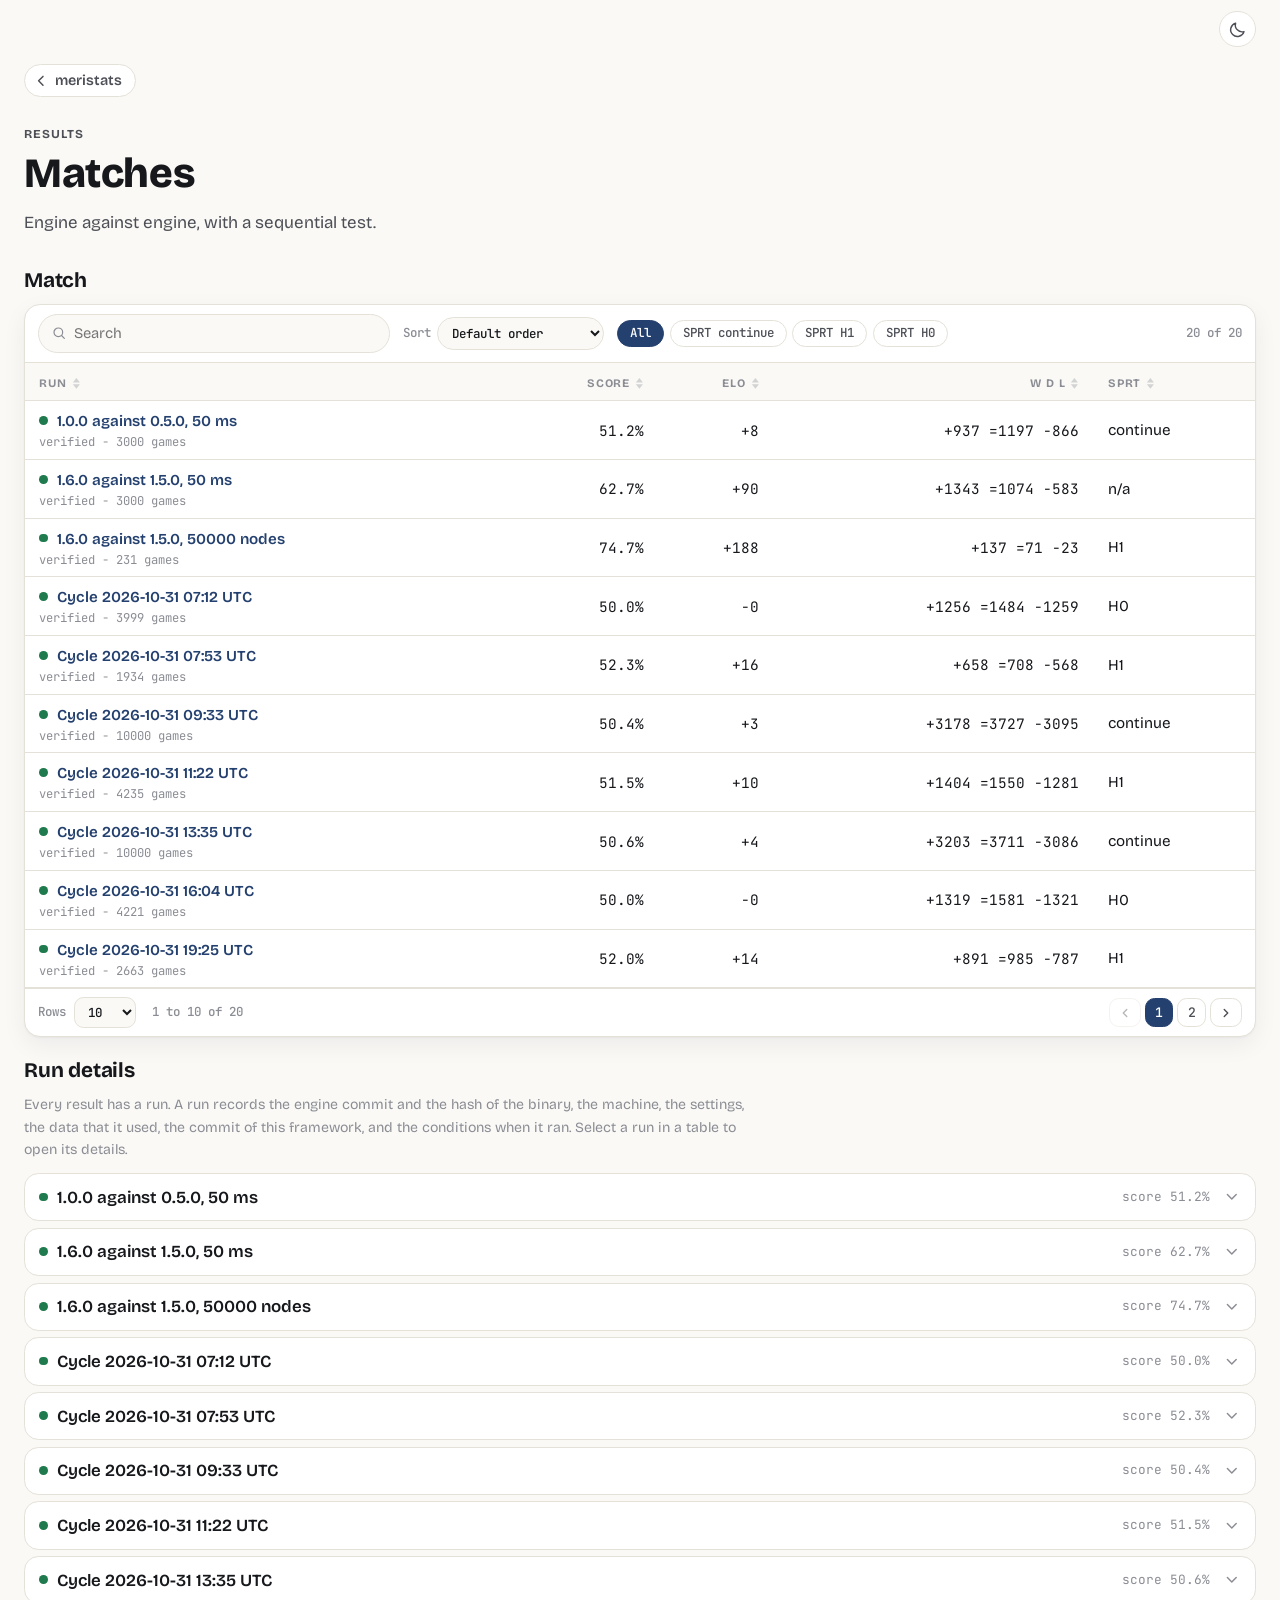
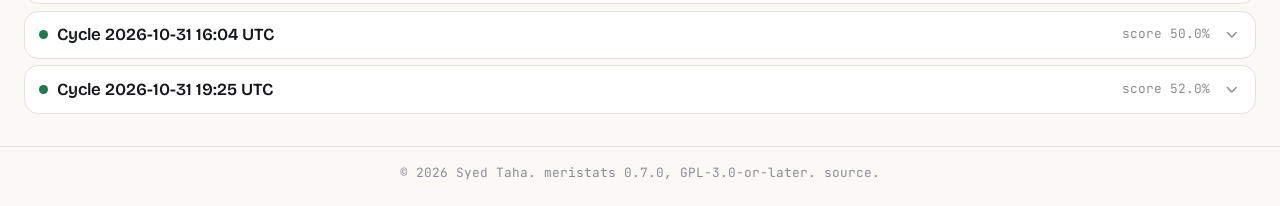
==== commit 379c1f8c: "Publish the matches of 1.6.0 against 1.5.0" ====
--- a/matches.html
+++ b/matches.html
@@ -42,12 +42,12 @@
   </button>
 
   <main>
-<div class="wrap" id="top"><a class="back" href="./"><svg viewBox="0 0 24 24" fill="none" stroke="currentColor" stroke-width="2" stroke-linecap="round" stroke-linejoin="round" aria-hidden="true"><path d="M15 6l-6 6 6 6"/></svg>meristats</a><section class="page-head"><p class="eyebrow">Results</p><h1>Matches</h1><p>Engine against engine, with a sequential test.</p></section><section><h2>Match</h2><div class="panel" data-table><div class="toolbar"><label class="search"><svg viewBox="0 0 24 24" fill="none" stroke="currentColor" stroke-width="1.8" stroke-linecap="round" aria-hidden="true"><circle cx="11" cy="11" r="6.5"/><path d="M20 20l-4.2-4.2"/></svg><input type="search" placeholder="Search" aria-label="Search the table"></label><label class="sort"><span>Sort</span><select aria-label="Sort the table"><option value="">Default order</option><option value="0:asc">Run, A to Z</option><option value="0:desc">Run, Z to A</option><option value="1:asc">Score, low to high</option><option value="1:desc">Score, high to low</option><option value="2:asc">Elo, low to high</option><option value="2:desc">Elo, high to low</option><option value="3:asc">W D L, low to high</option><option value="3:desc">W D L, high to low</option><option value="4:asc">SPRT, A to Z</option><option value="4:desc">SPRT, Z to A</option></select></label><div class="chips" data-filter="group" role="group" aria-label="Test"><button type="button" class="chip on" data-value="">All</button><button type="button" class="chip" data-value="SPRT continue">SPRT continue</button><button type="button" class="chip" data-value="SPRT H0">SPRT H0</button><button type="button" class="chip" data-value="SPRT H1">SPRT H1</button></div><span class="count" aria-live="polite">18 of 18</span></div><div class="table-wrap"><table class="results"><thead><tr><th scope="col" data-sort="text" class=""><button type="button">Run<svg class="sort-icon" viewBox="0 0 10 14" aria-hidden="true"><path class="up" d="M5 1 9 6H1z"/><path class="down" d="M5 13 1 8h8z"/></svg></button></th><th scope="col" data-sort="num" class="num"><button type="button">Score<svg class="sort-icon" viewBox="0 0 10 14" aria-hidden="true"><path class="up" d="M5 1 9 6H1z"/><path class="down" d="M5 13 1 8h8z"/></svg></button></th><th scope="col" data-sort="num" class="num"><button type="button">Elo<svg class="sort-icon" viewBox="0 0 10 14" aria-hidden="true"><path class="up" d="M5 1 9 6H1z"/><path class="down" d="M5 13 1 8h8z"/></svg></button></th><th scope="col" data-sort="num" class="num"><button type="button">W D L<svg class="sort-icon" viewBox="0 0 10 14" aria-hidden="true"><path class="up" d="M5 1 9 6H1z"/><path class="down" d="M5 13 1 8h8z"/></svg></button></th><th scope="col" data-sort="text" class=""><button type="button">SPRT<svg class="sort-icon" viewBox="0 0 10 14" aria-hidden="true"><path class="up" d="M5 1 9 6H1z"/><path class="down" d="M5 13 1 8h8z"/></svg></button></th></tr></thead><tbody><tr data-run="run-20261018t182448z-match-f1946d27" data-grade="verified" data-group="SPRT continue" data-search="1.0.0 against 0.5.0, 50 ms default vs default match verified sprt continue 1.0.0 against 0.5.0, 50 ms verified - 3000 games 51.2% +8 +937 =1197 -866 continue"><td class="" data-sort="1.0.0 against 0.5.0, 50 ms"><span class="main"><span class="dot dot-verified" title="verified"></span><a class="run-link" href="#run-20261018t182448z-match-f1946d27">1.0.0 against 0.5.0, 50 ms</a></span><span class="small">verified - 3000 games</span></td><td class="num" data-sort="0.5118333333333334">51.2%</td><td class="num" data-sort="8.224177904588114">+8</td><td class="num" data-sort="937">+937 =1197 -866</td><td class="" data-sort="continue">continue</td></tr><tr data-run="run-20261031t074236z-match-cded1bf4" data-grade="verified" data-group="SPRT H0" data-search="cycle 2026-10-31 07:12 utc default vs default match verified sprt h0 cycle 2026-10-31 07:12 utc verified - 3999 games 50.0% -0 +1256 =1484 -1259 h0"><td class="" data-sort="cycle 2026-10-31 07:12 utc"><span class="main"><span class="dot dot-verified" title="verified"></span><a class="run-link" href="#run-20261031t074236z-match-cded1bf4">Cycle 2026-10-31 07:12 UTC</a></span><span class="small">verified - 3999 games</span></td><td class="num" data-sort="0.49962490622655664">50.0%</td><td class="num" data-sort="-0.2606418984991443">-0</td><td class="num" data-sort="1256">+1256 =1484 -1259</td><td class="" data-sort="H0">H0</td></tr><tr data-run="run-20261031t091415z-match-72ed38ac" data-grade="verified" data-group="SPRT H1" data-search="cycle 2026-10-31 07:53 utc default vs default match verified sprt h1 cycle 2026-10-31 07:53 utc verified - 1934 games 52.3% +16 +658 =708 -568 h1"><td class="" data-sort="cycle 2026-10-31 07:53 utc"><span class="main"><span class="dot dot-verified" title="verified"></span><a class="run-link" href="#run-20261031t091415z-match-72ed38ac">Cycle 2026-10-31 07:53 UTC</a></span><span class="small">verified - 1934 games</span></td><td class="num" data-sort="0.5232678386763185">52.3%</td><td class="num" data-sort="16.179836580060417">+16</td><td class="num" data-sort="658">+658 =708 -568</td><td class="" data-sort="H1">H1</td></tr><tr data-run="run-20261031t105452z-match-0deec538" data-grade="verified" data-group="SPRT continue" data-search="cycle 2026-10-31 09:33 utc default vs default match verified sprt continue cycle 2026-10-31 09:33 utc verified - 10000 games 50.4% +3 +3178 =3727 -3095 continue"><td class="" data-sort="cycle 2026-10-31 09:33 utc"><span class="main"><span class="dot dot-verified" title="verified"></span><a class="run-link" href="#run-20261031t105452z-match-0deec538">Cycle 2026-10-31 09:33 UTC</a></span><span class="small">verified - 10000 games</span></td><td class="num" data-sort="0.50415">50.4%</td><td class="num" data-sort="2.8837815822918715">+3</td><td class="num" data-sort="3178">+3178 =3727 -3095</td><td class="" data-sort="continue">continue</td></tr><tr data-run="run-20261031t132325z-match-2d2e5eb8" data-grade="verified" data-group="SPRT H1" data-search="cycle 2026-10-31 11:22 utc default vs default match verified sprt h1 cycle 2026-10-31 11:22 utc verified - 4235 games 51.5% +10 +1404 =1550 -1281 h1"><td class="" data-sort="cycle 2026-10-31 11:22 utc"><span class="main"><span class="dot dot-verified" title="verified"></span><a class="run-link" href="#run-20261031t132325z-match-2d2e5eb8">Cycle 2026-10-31 11:22 UTC</a></span><span class="small">verified - 4235 games</span></td><td class="num" data-sort="0.5145218417945691">51.5%</td><td class="num" data-sort="10.093647969206986">+10</td><td class="num" data-sort="1404">+1404 =1550 -1281</td><td class="" data-sort="H1">H1</td></tr><tr data-run="run-20261031t153736z-match-741cff99" data-grade="verified" data-group="SPRT continue" data-search="cycle 2026-10-31 13:35 utc default vs default match verified sprt continue cycle 2026-10-31 13:35 utc verified - 10000 games 50.6% +4 +3203 =3711 -3086 continue"><td class="" data-sort="cycle 2026-10-31 13:35 utc"><span class="main"><span class="dot dot-verified" title="verified"></span><a class="run-link" href="#run-20261031t153736z-match-741cff99">Cycle 2026-10-31 13:35 UTC</a></span><span class="small">verified - 10000 games</span></td><td class="num" data-sort="0.50585">50.6%</td><td class="num" data-sort="4.065181851634128">+4</td><td class="num" data-sort="3203">+3203 =3711 -3086</td><td class="" data-sort="continue">continue</td></tr><tr data-run="run-20261031t173359z-match-c02e7801" data-grade="verified" data-group="SPRT H0" data-search="cycle 2026-10-31 16:04 utc default vs default match verified sprt h0 cycle 2026-10-31 16:04 utc verified - 4221 games 50.0% -0 +1319 =1581 -1321 h0"><td class="" data-sort="cycle 2026-10-31 16:04 utc"><span class="main"><span class="dot dot-verified" title="verified"></span><a class="run-link" href="#run-20261031t173359z-match-c02e7801">Cycle 2026-10-31 16:04 UTC</a></span><span class="small">verified - 4221 games</span></td><td class="num" data-sort="0.49976308931532815">50.0%</td><td class="num" data-sort="-0.16462241721062867">-0</td><td class="num" data-sort="1319">+1319 =1581 -1321</td><td class="" data-sort="H0">H0</td></tr><tr data-run="run-20261031t233842z-match-04987590" data-grade="verified" data-group="SPRT H1" data-search="cycle 2026-10-31 19:25 utc default vs default match verified sprt h1 cycle 2026-10-31 19:25 utc verified - 2663 games 52.0% +14 +891 =985 -787 h1"><td class="" data-sort="cycle 2026-10-31 19:25 utc"><span class="main"><span class="dot dot-verified" title="verified"></span><a class="run-link" href="#run-20261031t233842z-match-04987590">Cycle 2026-10-31 19:25 UTC</a></span><span class="small">verified - 2663 games</span></td><td class="num" data-sort="0.5195268494179497">52.0%</td><td class="num" data-sort="13.575549301506602">+14</td><td class="num" data-sort="891">+891 =985 -787</td><td class="" data-sort="H1">H1</td></tr><tr data-run="run-20261101t032616z-match-34f78bde" data-grade="verified" data-group="SPRT continue" data-search="cycle 2026-10-31 23:46 utc default vs default match verified sprt continue cycle 2026-10-31 23:46 utc verified - 10000 games 50.6% +4 +3207 =3705 -3088 continue"><td class="" data-sort="cycle 2026-10-31 23:46 utc"><span class="main"><span class="dot dot-verified" title="verified"></span><a class="run-link" href="#run-20261101t032616z-match-34f78bde">Cycle 2026-10-31 23:46 UTC</a></span><span class="small">verified - 10000 games</span></td><td class="num" data-sort="0.50595">50.6%</td><td class="num" data-sort="4.134678645703995">+4</td><td class="num" data-sort="3207">+3207 =3705 -3088</td><td class="" data-sort="continue">continue</td></tr><tr data-run="run-20261102t035633z-match-141a6223" data-grade="verified" data-group="SPRT H1" data-search="cycle 2026-11-01 21:53 utc default vs default match verified sprt h1 cycle 2026-11-01 21:53 utc verified - 5444 games 51.2% +9 +1768 =2044 -1632 h1"><td class="" data-sort="cycle 2026-11-01 21:53 utc"><span class="main"><span class="dot dot-verified" title="verified"></span><a class="run-link" href="#run-20261102t035633z-match-141a6223">Cycle 2026-11-01 21:53 UTC</a></span><span class="small">verified - 5444 games</span></td><td class="num" data-sort="0.5124908155767818">51.2%</td><td class="num" data-sort="8.681313898072325">+9</td><td class="num" data-sort="1768">+1768 =2044 -1632</td><td class="" data-sort="H1">H1</td></tr><tr data-run="run-20261023t183941z-match-1b5821c5" data-grade="verified" data-group="SPRT H0" data-search="night 2026-10-23 default vs default match verified sprt h0 night 2026-10-23 verified - 6089 games 50.2% +1 +1954 =2204 -1931 h0"><td class="" data-sort="night 2026-10-23"><span class="main"><span class="dot dot-verified" title="verified"></span><a class="run-link" href="#run-20261023t183941z-match-1b5821c5">Night 2026-10-23</a></span><span class="small">verified - 6089 games</span></td><td class="num" data-sort="0.5018886516669404">50.2%</td><td class="num" data-sort="1.3123758371955607">+1</td><td class="num" data-sort="1954">+1954 =2204 -1931</td><td class="" data-sort="H0">H0</td></tr><tr data-run="run-20261024t184156z-match-02d8e446" data-grade="verified" data-group="SPRT H0" data-search="night 2026-10-24 default vs default match verified sprt h0 night 2026-10-24 verified - 4335 games 50.0% -0 +1365 =1604 -1366 h0"><td class="" data-sort="night 2026-10-24"><span class="main"><span class="dot dot-verified" title="verified"></span><a class="run-link" href="#run-20261024t184156z-match-02d8e446">Night 2026-10-24</a></span><span class="small">verified - 4335 games</span></td><td class="num" data-sort="0.49988465974625146">50.0%</td><td class="num" data-sort="-0.08014661861256184">-0</td><td class="num" data-sort="1365">+1365 =1604 -1366</td><td class="" data-sort="H0">H0</td></tr><tr data-run="run-20261025t202805z-match-99c91e0c" data-grade="verified" data-group="SPRT continue" data-search="night 2026-10-25 default vs default match verified sprt continue night 2026-10-25 verified - 9636 games 50.7% +5 +3156 =3468 -3012 continue"><td class="" data-sort="night 2026-10-25"><span class="main"><span class="dot dot-verified" title="verified"></span><a class="run-link" href="#run-20261025t202805z-match-99c91e0c">Night 2026-10-25</a></span><span class="small">verified - 9636 games</span></td><td class="num" data-sort="0.5074719800747198">50.7%</td><td class="num" data-sort="5.192450096920033">+5</td><td class="num" data-sort="3156">+3156 =3468 -3012</td><td class="" data-sort="continue">continue</td></tr><tr data-run="run-20261026t195313z-match-e954d20e" data-grade="verified" data-group="SPRT continue" data-search="night 2026-10-26 default vs default match verified sprt continue night 2026-10-26 verified - 3979 games 51.5% +10 +1332 =1433 -1214 continue"><td class="" data-sort="night 2026-10-26"><span class="main"><span class="dot dot-verified" title="verified"></span><a class="run-link" href="#run-20261026t195313z-match-e954d20e">Night 2026-10-26</a></span><span class="small">verified - 3979 games</span></td><td class="num" data-sort="0.5148278461925107">51.5%</td><td class="num" data-sort="10.306464931637239">+10</td><td class="num" data-sort="1332">+1332 =1433 -1214</td><td class="" data-sort="continue">continue</td></tr><tr data-run="run-20261027t191902z-match-87774a03" data-grade="verified" data-group="SPRT H1" data-search="night 2026-10-27 default vs default match verified sprt h1 night 2026-10-27 verified - 4315 games 51.5% +10 +1441 =1561 -1313 h1"><td class="" data-sort="night 2026-10-27"><span class="main"><span class="dot dot-verified" title="verified"></span><a class="run-link" href="#run-20261027t191902z-match-87774a03">Night 2026-10-27</a></span><span class="small">verified - 4315 games</span></td><td class="num" data-sort="0.5148319814600232">51.5%</td><td class="num" data-sort="10.309340939856181">+10</td><td class="num" data-sort="1441">+1441 =1561 -1313</td><td class="" data-sort="H1">H1</td></tr><tr data-run="run-20261028t193620z-match-05943cf2" data-grade="verified" data-group="SPRT H0" data-search="night 2026-10-28 default vs default match verified sprt h0 night 2026-10-28 verified - 2106 games 49.3% -5 +649 =778 -679 h0"><td class="" data-sort="night 2026-10-28"><span class="main"><span class="dot dot-verified" title="verified"></span><a class="run-link" href="#run-20261028t193620z-match-05943cf2">Night 2026-10-28</a></span><span class="small">verified - 2106 games</span></td><td class="num" data-sort="0.4928774928774929">49.3%</td><td class="num" data-sort="-4.949559672039433">-5</td><td class="num" data-sort="649">+649 =778 -679</td><td class="" data-sort="H0">H0</td></tr><tr data-run="run-20261029t201250z-match-956701aa" data-grade="verified" data-group="SPRT H0" data-search="night 2026-10-29 default vs default match verified sprt h0 night 2026-10-29 verified - 2419 games 49.4% -4 +772 =845 -802 h0"><td class="" data-sort="night 2026-10-29"><span class="main"><span class="dot dot-verified" title="verified"></span><a class="run-link" href="#run-20261029t201250z-match-956701aa">Night 2026-10-29</a></span><span class="small">verified - 2419 games</span></td><td class="num" data-sort="0.4937990905332782">49.4%</td><td class="num" data-sort="-4.309054149934467">-4</td><td class="num" data-sort="772">+772 =845 -802</td><td class="" data-sort="H0">H0</td></tr><tr data-run="run-20261030t200240z-match-7c77ffd9" data-grade="verified" data-group="SPRT H0" data-search="night 2026-10-30 default vs default match verified sprt h0 night 2026-10-30 verified - 2617 games 49.5% -3 +808 =977 -832 h0"><td class="" data-sort="night 2026-10-30"><span class="main"><span class="dot dot-verified" title="verified"></span><a class="run-link" href="#run-20261030t200240z-match-7c77ffd9">Night 2026-10-30</a></span><span class="small">verified - 2617 games</span></td><td class="num" data-sort="0.4954145968666412">49.5%</td><td class="num" data-sort="-3.1863537750290516">-3</td><td class="num" data-sort="808">+808 =977 -832</td><td class="" data-sort="H0">H0</td></tr></tbody></table><p class="empty" hidden>Nothing matches.</p></div><div class="pager" hidden><label class="per-page">Rows<select aria-label="Rows per page"><option value="10">10</option><option value="25">25</option><option value="50">50</option><option value="100">100</option></select></label><span class="range" aria-live="polite"></span><nav class="pages" aria-label="Pages"></nav></div></div></section><section><h2>Run details</h2><p class="note">Every result has a run. A run records the engine commit and the hash of the binary, the machine, the settings, the data that it used, the commit of this framework, and the conditions when it ran. Select a run in a table to open its details.</p><div class="runs" data-runs><details class="run" id="run-20261018t182448z-match-f1946d27" data-run="run-20261018t182448z-match-f1946d27"><summary><span class="run-name"><span class="dot dot-verified" title="verified"></span>1.0.0 against 0.5.0, 50 ms</span><span class="run-meta">score 51.2%</span><svg class="chev" viewBox="0 0 24 24" fill="none" stroke="currentColor" stroke-width="2" stroke-linecap="round" stroke-linejoin="round" aria-hidden="true"><path d="M6 9l6 6 6-6"/></svg></summary><div class="run-body"><table class="facts"><tbody><tr class="group"><th colspan="2">Result</th></tr><tr><th scope="row">Games</th><td>3000</td></tr><tr><th scope="row">Wins, draws, losses</th><td>+937 =1197 -866</td></tr><tr><th scope="row">Score</th><td>51.2%</td></tr><tr><th scope="row">Elo</th><td>+8</td></tr><tr><th scope="row">SPRT, meristats</th><td>continue</td></tr><tr><th scope="row">SPRT, fastchess</th><td>continue</td></tr></tbody><tbody><tr class="group"><th colspan="2">Run</th></tr><tr><th scope="row">Run</th><td>20261018T182448Z-match-f1946d27</td></tr><tr><th scope="row">Protocol</th><td>match version 2</td></tr><tr><th scope="row">Grade</th><td><span class="badge">verified</span> Made from a clean state.</td></tr><tr><th scope="row">Started</th><td>2026-10-18T18:24:48Z</td></tr><tr><th scope="row">Config</th><td>default vs default</td></tr><tr><th scope="row">Limits</th><td>b_engine_id: 2<br>concurrency: 16<br>eval_files: {}<br>limit: {&#x27;st&#x27;: 0.05}<br>options_a: {&#x27;Hash&#x27;: 16, &#x27;MoveOverhead&#x27;: 0, &#x27;Threads&#x27;: 1}<br>options_b: {&#x27;Hash&#x27;: 16, &#x27;MoveOverhead&#x27;: 0, &#x27;Threads&#x27;: 1}<br>rounds: 1500<br>seed: 1<br>sprt: {&#x27;alpha&#x27;: 0.05, &#x27;beta&#x27;: 0.05, &#x27;elo0&#x27;: 0.0, &#x27;elo1&#x27;: 10.0}</td></tr></tbody><tbody><tr class="group"><th colspan="2">Engine</th></tr><tr><th scope="row">Commit</th><td><a href="https://github.com/syedtaha22/meridian/commit/1851d6012c88bce34a22c686608aade01338e2e7">1851d6012c88</a></td></tr><tr><th scope="row">Binary</th><td>7f83e651ee5e45a40d59fa69de6af48ca6f62c56aa0a31c0e30a561213eb9b9a</td></tr><tr><th scope="row">Name</th><td>Meridian 1.0.0</td></tr></tbody><tbody><tr class="group"><th colspan="2">Data</th></tr><tr><th scope="row">Dataset</th><td>opening-book 5835239f88cc</td></tr></tbody><tbody><tr class="group"><th colspan="2">Machine</th></tr><tr><th scope="row">CPU</th><td>13th Gen Intel(R) Core(TM) i9-13900HX, 32 logical CPUs</td></tr><tr><th scope="row">Kernel</th><td>7.0.0-38-generic</td></tr></tbody><tbody><tr class="group"><th colspan="2">Framework</th></tr><tr><th scope="row">Commit</th><td><a href="https://github.com/syedtaha22/meristats/commit/4b41d641494044adb441dc65bc48a4a7bd8cf73d">4b41d6414940</a></td></tr><tr><th scope="row">State</th><td>clean</td></tr></tbody><tbody><tr class="group"><th colspan="2">Conditions</th></tr><tr><th scope="row">Power source</th><td>ac</td></tr><tr><th scope="row">Governor</th><td>powersave</td></tr><tr><th scope="row">Load at start</th><td>4.98828125</td></tr></tbody></table><a class="to-top" href="#top">Back to the table</a></div></details><details class="run" id="run-20261031t074236z-match-cded1bf4" data-run="run-20261031t074236z-match-cded1bf4"><summary><span class="run-name"><span class="dot dot-verified" title="verified"></span>Cycle 2026-10-31 07:12 UTC</span><span class="run-meta">score 50.0%</span><svg class="chev" viewBox="0 0 24 24" fill="none" stroke="currentColor" stroke-width="2" stroke-linecap="round" stroke-linejoin="round" aria-hidden="true"><path d="M6 9l6 6 6-6"/></svg></summary><div class="run-body"><table class="facts"><tbody><tr class="group"><th colspan="2">Result</th></tr><tr><th scope="row">Games</th><td>3999</td></tr><tr><th scope="row">Wins, draws, losses</th><td>+1256 =1484 -1259</td></tr><tr><th scope="row">Score</th><td>50.0%</td></tr><tr><th scope="row">Elo</th><td>-0</td></tr><tr><th scope="row">SPRT, meristats</th><td>H0</td></tr><tr><th scope="row">SPRT, fastchess</th><td>H0</td></tr></tbody><tbody><tr class="group"><th colspan="2">Run</th></tr><tr><th scope="row">Run</th><td>20261031T074236Z-match-cded1bf4</td></tr><tr><th scope="row">Protocol</th><td>match version 2</td></tr><tr><th scope="row">Grade</th><td><span class="badge">verified</span> Made from a clean state.</td></tr><tr><th scope="row">Started</th><td>2026-10-31T07:42:36Z</td></tr><tr><th scope="row">Config</th><td>default vs default</td></tr><tr><th scope="row">Limits</th><td>b_engine_id: 7<br>concurrency: 30<br>eval_files: {&#x27;a&#x27;: &#x27;180c1103cb0452ea07009d6935f39340fe3eeb35897ffd9171cf1cede7754f88&#x27;}<br>limit: {&#x27;nodes&#x27;: 50000}<br>options_a: {&#x27;EvalFile&#x27;: &#x27;candidate.nnue&#x27;, &#x27;Hash&#x27;: 16, &#x27;Threads&#x27;: 1}<br>options_b: {&#x27;Hash&#x27;: 16, &#x27;Threads&#x27;: 1}<br>rounds: 5000<br>seed: 1<br>sprt: {&#x27;alpha&#x27;: 0.05, &#x27;beta&#x27;: 0.05, &#x27;elo0&#x27;: 0.0, &#x27;elo1&#x27;: 10.0}</td></tr></tbody><tbody><tr class="group"><th colspan="2">Engine</th></tr><tr><th scope="row">Commit</th><td><a href="https://github.com/syedtaha22/meridian/commit/d7cc4e3117adbaecc5f97dca368dd3e71aac898f">d7cc4e3117ad</a></td></tr><tr><th scope="row">Binary</th><td>d29101fbb1d1dfea65a6c83e31fec3a9bffe4f74b58c113b9394112ced86e906</td></tr><tr><th scope="row">Name</th><td>Meridian 1.2.0</td></tr></tbody><tbody><tr class="group"><th colspan="2">Data</th></tr><tr><th scope="row">Dataset</th><td>opening-book 5835239f88cc</td></tr></tbody><tbody><tr class="group"><th colspan="2">Machine</th></tr><tr><th scope="row">CPU</th><td>13th Gen Intel(R) Core(TM) i9-13900HX, 32 logical CPUs</td></tr><tr><th scope="row">Kernel</th><td>7.0.0-38-generic</td></tr></tbody><tbody><tr class="group"><th colspan="2">Framework</th></tr><tr><th scope="row">Commit</th><td><a href="https://github.com/syedtaha22/meristats/commit/176ed3fad31db45c9cf45c59993750d2661b575e">176ed3fad31d</a></td></tr><tr><th scope="row">State</th><td>clean</td></tr></tbody><tbody><tr class="group"><th colspan="2">Conditions</th></tr><tr><th scope="row">Power source</th><td>ac</td></tr><tr><th scope="row">Governor</th><td>powersave</td></tr><tr><th scope="row">Load at start</th><td>24.88232421875</td></tr></tbody></table><a class="to-top" href="#top">Back to the table</a></div></details><details class="run" id="run-20261031t091415z-match-72ed38ac" data-run="run-20261031t091415z-match-72ed38ac"><summary><span class="run-name"><span class="dot dot-verified" title="verified"></span>Cycle 2026-10-31 07:53 UTC</span><span class="run-meta">score 52.3%</span><svg class="chev" viewBox="0 0 24 24" fill="none" stroke="currentColor" stroke-width="2" stroke-linecap="round" stroke-linejoin="round" aria-hidden="true"><path d="M6 9l6 6 6-6"/></svg></summary><div class="run-body"><table class="facts"><tbody><tr class="group"><th colspan="2">Result</th></tr><tr><th scope="row">Games</th><td>1934</td></tr><tr><th scope="row">Wins, draws, losses</th><td>+658 =708 -568</td></tr><tr><th scope="row">Score</th><td>52.3%</td></tr><tr><th scope="row">Elo</th><td>+16</td></tr><tr><th scope="row">SPRT, meristats</th><td>H1</td></tr><tr><th scope="row">SPRT, fastchess</th><td>H1</td></tr></tbody><tbody><tr class="group"><th colspan="2">Run</th></tr><tr><th scope="row">Run</th><td>20261031T091415Z-match-72ed38ac</td></tr><tr><th scope="row">Protocol</th><td>match version 2</td></tr><tr><th scope="row">Grade</th><td><span class="badge">verified</span> Made from a clean state.</td></tr><tr><th scope="row">Started</th><td>2026-10-31T09:14:15Z</td></tr><tr><th scope="row">Config</th><td>default vs default</td></tr><tr><th scope="row">Limits</th><td>b_engine_id: 7<br>concurrency: 30<br>eval_files: {&#x27;a&#x27;: &#x27;6ebb36408c660c0a910500a90fb206d2cf04822e9f03f68f10e2f103926e435d&#x27;}<br>limit: {&#x27;nodes&#x27;: 50000}<br>options_a: {&#x27;EvalFile&#x27;: &#x27;candidate.nnue&#x27;, &#x27;Hash&#x27;: 16, &#x27;Threads&#x27;: 1}<br>options_b: {&#x27;Hash&#x27;: 16, &#x27;Threads&#x27;: 1}<br>rounds: 5000<br>seed: 2<br>sprt: {&#x27;alpha&#x27;: 0.05, &#x27;beta&#x27;: 0.05, &#x27;elo0&#x27;: 0.0, &#x27;elo1&#x27;: 10.0}</td></tr></tbody><tbody><tr class="group"><th colspan="2">Engine</th></tr><tr><th scope="row">Commit</th><td><a href="https://github.com/syedtaha22/meridian/commit/d7cc4e3117adbaecc5f97dca368dd3e71aac898f">d7cc4e3117ad</a></td></tr><tr><th scope="row">Binary</th><td>d29101fbb1d1dfea65a6c83e31fec3a9bffe4f74b58c113b9394112ced86e906</td></tr><tr><th scope="row">Name</th><td>Meridian 1.2.0</td></tr></tbody><tbody><tr class="group"><th colspan="2">Data</th></tr><tr><th scope="row">Dataset</th><td>opening-book 5835239f88cc</td></tr></tbody><tbody><tr class="group"><th colspan="2">Machine</th></tr><tr><th scope="row">CPU</th><td>13th Gen Intel(R) Core(TM) i9-13900HX, 32 logical CPUs</td></tr><tr><th scope="row">Kernel</th><td>7.0.0-38-generic</td></tr></tbody><tbody><tr class="group"><th colspan="2">Framework</th></tr><tr><th scope="row">Commit</th><td><a href="https://github.com/syedtaha22/meristats/commit/176ed3fad31db45c9cf45c59993750d2661b575e">176ed3fad31d</a></td></tr><tr><th scope="row">State</th><td>clean</td></tr></tbody><tbody><tr class="group"><th colspan="2">Conditions</th></tr><tr><th scope="row">Power source</th><td>ac</td></tr><tr><th scope="row">Governor</th><td>powersave</td></tr><tr><th scope="row">Load at start</th><td>22.29833984375</td></tr></tbody></table><a class="to-top" href="#top">Back to the table</a></div></details><details class="run" id="run-20261031t105452z-match-0deec538" data-run="run-20261031t105452z-match-0deec538"><summary><span class="run-name"><span class="dot dot-verified" title="verified"></span>Cycle 2026-10-31 09:33 UTC</span><span class="run-meta">score 50.4%</span><svg class="chev" viewBox="0 0 24 24" fill="none" stroke="currentColor" stroke-width="2" stroke-linecap="round" stroke-linejoin="round" aria-hidden="true"><path d="M6 9l6 6 6-6"/></svg></summary><div class="run-body"><table class="facts"><tbody><tr class="group"><th colspan="2">Result</th></tr><tr><th scope="row">Games</th><td>10000</td></tr><tr><th scope="row">Wins, draws, losses</th><td>+3178 =3727 -3095</td></tr><tr><th scope="row">Score</th><td>50.4%</td></tr><tr><th scope="row">Elo</th><td>+3</td></tr><tr><th scope="row">SPRT, meristats</th><td>continue</td></tr><tr><th scope="row">SPRT, fastchess</th><td>continue</td></tr></tbody><tbody><tr class="group"><th colspan="2">Run</th></tr><tr><th scope="row">Run</th><td>20261031T105452Z-match-0deec538</td></tr><tr><th scope="row">Protocol</th><td>match version 2</td></tr><tr><th scope="row">Grade</th><td><span class="badge">verified</span> Made from a clean state.</td></tr><tr><th scope="row">Started</th><td>2026-10-31T10:54:52Z</td></tr><tr><th scope="row">Config</th><td>default vs default</td></tr><tr><th scope="row">Limits</th><td>b_engine_id: 8<br>concurrency: 30<br>eval_files: {&#x27;a&#x27;: &#x27;498d447847637f1cd2feb9cc6cbe0b270115f880e0e70f281c6d85e34d36e031&#x27;}<br>limit: {&#x27;nodes&#x27;: 50000}<br>options_a: {&#x27;EvalFile&#x27;: &#x27;candidate.nnue&#x27;, &#x27;Hash&#x27;: 16, &#x27;Threads&#x27;: 1}<br>options_b: {&#x27;Hash&#x27;: 16, &#x27;Threads&#x27;: 1}<br>rounds: 5000<br>seed: 3<br>sprt: {&#x27;alpha&#x27;: 0.05, &#x27;beta&#x27;: 0.05, &#x27;elo0&#x27;: 0.0, &#x27;elo1&#x27;: 10.0}</td></tr></tbody><tbody><tr class="group"><th colspan="2">Engine</th></tr><tr><th scope="row">Commit</th><td><a href="https://github.com/syedtaha22/meridian/commit/655a51cb5b1ab4624260ba32ab38d71d69258467">655a51cb5b1a</a></td></tr><tr><th scope="row">Binary</th><td>67e05b75c80265048585300c30eea4c06286b1074d185c7ec732131454164061</td></tr><tr><th scope="row">Name</th><td>Meridian 1.3.0</td></tr></tbody><tbody><tr class="group"><th colspan="2">Data</th></tr><tr><th scope="row">Dataset</th><td>opening-book 5835239f88cc</td></tr></tbody><tbody><tr class="group"><th colspan="2">Machine</th></tr><tr><th scope="row">CPU</th><td>13th Gen Intel(R) Core(TM) i9-13900HX, 32 logical CPUs</td></tr><tr><th scope="row">Kernel</th><td>7.0.0-38-generic</td></tr></tbody><tbody><tr class="group"><th colspan="2">Framework</th></tr><tr><th scope="row">Commit</th><td><a href="https://github.com/syedtaha22/meristats/commit/836f1e043bd06e8fe07847f8c7791c189308517c">836f1e043bd0</a></td></tr><tr><th scope="row">State</th><td>clean</td></tr></tbody><tbody><tr class="group"><th colspan="2">Conditions</th></tr><tr><th scope="row">Power source</th><td>ac</td></tr><tr><th scope="row">Governor</th><td>powersave</td></tr><tr><th scope="row">Load at start</th><td>25.68359375</td></tr></tbody></table><a class="to-top" href="#top">Back to the table</a></div></details><details class="run" id="run-20261031t132325z-match-2d2e5eb8" data-run="run-20261031t132325z-match-2d2e5eb8"><summary><span class="run-name"><span class="dot dot-verified" title="verified"></span>Cycle 2026-10-31 11:22 UTC</span><span class="run-meta">score 51.5%</span><svg class="chev" viewBox="0 0 24 24" fill="none" stroke="currentColor" stroke-width="2" stroke-linecap="round" stroke-linejoin="round" aria-hidden="true"><path d="M6 9l6 6 6-6"/></svg></summary><div class="run-body"><table class="facts"><tbody><tr class="group"><th colspan="2">Result</th></tr><tr><th scope="row">Games</th><td>4235</td></tr><tr><th scope="row">Wins, draws, losses</th><td>+1404 =1550 -1281</td></tr><tr><th scope="row">Score</th><td>51.5%</td></tr><tr><th scope="row">Elo</th><td>+10</td></tr><tr><th scope="row">SPRT, meristats</th><td>H1</td></tr><tr><th scope="row">SPRT, fastchess</th><td>H1</td></tr></tbody><tbody><tr class="group"><th colspan="2">Run</th></tr><tr><th scope="row">Run</th><td>20261031T132325Z-match-2d2e5eb8</td></tr><tr><th scope="row">Protocol</th><td>match version 2</td></tr><tr><th scope="row">Grade</th><td><span class="badge">verified</span> Made from a clean state.</td></tr><tr><th scope="row">Started</th><td>2026-10-31T13:23:25Z</td></tr><tr><th scope="row">Config</th><td>default vs default</td></tr><tr><th scope="row">Limits</th><td>b_engine_id: 8<br>concurrency: 30<br>eval_files: {&#x27;a&#x27;: &#x27;8d7c14b5ae174ed5848976a2d0f8a09695763abe5ef1565ea7fd2946e16fdd75&#x27;}<br>limit: {&#x27;nodes&#x27;: 50000}<br>options_a: {&#x27;EvalFile&#x27;: &#x27;candidate.nnue&#x27;, &#x27;Hash&#x27;: 16, &#x27;Threads&#x27;: 1}<br>options_b: {&#x27;Hash&#x27;: 16, &#x27;Threads&#x27;: 1}<br>rounds: 5000<br>seed: 4<br>sprt: {&#x27;alpha&#x27;: 0.05, &#x27;beta&#x27;: 0.05, &#x27;elo0&#x27;: 0.0, &#x27;elo1&#x27;: 10.0}</td></tr></tbody><tbody><tr class="group"><th colspan="2">Engine</th></tr><tr><th scope="row">Commit</th><td><a href="https://github.com/syedtaha22/meridian/commit/655a51cb5b1ab4624260ba32ab38d71d69258467">655a51cb5b1a</a></td></tr><tr><th scope="row">Binary</th><td>67e05b75c80265048585300c30eea4c06286b1074d185c7ec732131454164061</td></tr><tr><th scope="row">Name</th><td>Meridian 1.3.0</td></tr></tbody><tbody><tr class="group"><th colspan="2">Data</th></tr><tr><th scope="row">Dataset</th><td>opening-book 5835239f88cc</td></tr></tbody><tbody><tr class="group"><th colspan="2">Machine</th></tr><tr><th scope="row">CPU</th><td>13th Gen Intel(R) Core(TM) i9-13900HX, 32 logical CPUs</td></tr><tr><th scope="row">Kernel</th><td>7.0.0-38-generic</td></tr></tbody><tbody><tr class="group"><th colspan="2">Framework</th></tr><tr><th scope="row">Commit</th><td><a href="https://github.com/syedtaha22/meristats/commit/836f1e043bd06e8fe07847f8c7791c189308517c">836f1e043bd0</a></td></tr><tr><th scope="row">State</th><td>clean</td></tr></tbody><tbody><tr class="group"><th colspan="2">Conditions</th></tr><tr><th scope="row">Power source</th><td>ac</td></tr><tr><th scope="row">Governor</th><td>powersave</td></tr><tr><th scope="row">Load at start</th><td>26.296875</td></tr></tbody></table><a class="to-top" href="#top">Back to the table</a></div></details><details class="run" id="run-20261031t153736z-match-741cff99" data-run="run-20261031t153736z-match-741cff99"><summary><span class="run-name"><span class="dot dot-verified" title="verified"></span>Cycle 2026-10-31 13:35 UTC</span><span class="run-meta">score 50.6%</span><svg class="chev" viewBox="0 0 24 24" fill="none" stroke="currentColor" stroke-width="2" stroke-linecap="round" stroke-linejoin="round" aria-hidden="true"><path d="M6 9l6 6 6-6"/></svg></summary><div class="run-body"><table class="facts"><tbody><tr class="group"><th colspan="2">Result</th></tr><tr><th scope="row">Games</th><td>10000</td></tr><tr><th scope="row">Wins, draws, losses</th><td>+3203 =3711 -3086</td></tr><tr><th scope="row">Score</th><td>50.6%</td></tr><tr><th scope="row">Elo</th><td>+4</td></tr><tr><th scope="row">SPRT, meristats</th><td>continue</td></tr><tr><th scope="row">SPRT, fastchess</th><td>continue</td></tr></tbody><tbody><tr class="group"><th colspan="2">Run</th></tr><tr><th scope="row">Run</th><td>20261031T153736Z-match-741cff99</td></tr><tr><th scope="row">Protocol</th><td>match version 2</td></tr><tr><th scope="row">Grade</th><td><span class="badge">verified</span> Made from a clean state.</td></tr><tr><th scope="row">Started</th><td>2026-10-31T15:37:36Z</td></tr><tr><th scope="row">Config</th><td>default vs default</td></tr><tr><th scope="row">Limits</th><td>b_engine_id: 9<br>concurrency: 30<br>eval_files: {&#x27;a&#x27;: &#x27;7791248d9b4e0741cfd24edea71e0a3ba6a4c900e10a4d0e40ae0850ce838bbb&#x27;}<br>limit: {&#x27;nodes&#x27;: 50000}<br>options_a: {&#x27;EvalFile&#x27;: &#x27;candidate.nnue&#x27;, &#x27;Hash&#x27;: 16, &#x27;Threads&#x27;: 1}<br>options_b: {&#x27;Hash&#x27;: 16, &#x27;Threads&#x27;: 1}<br>rounds: 5000<br>seed: 5<br>sprt: {&#x27;alpha&#x27;: 0.05, &#x27;beta&#x27;: 0.05, &#x27;elo0&#x27;: 0.0, &#x27;elo1&#x27;: 10.0}</td></tr></tbody><tbody><tr class="group"><th colspan="2">Engine</th></tr><tr><th scope="row">Commit</th><td><a href="https://github.com/syedtaha22/meridian/commit/a386d51f527dcfdaaa6d62905dcbc7caae3e2d79">a386d51f527d</a></td></tr><tr><th scope="row">Binary</th><td>e09fd5c013b23f8cd6af618ebb04c38cd4cf7be2940c8b8c1000b9f5c9be3e3b</td></tr><tr><th scope="row">Name</th><td>Meridian 1.4.0</td></tr></tbody><tbody><tr class="group"><th colspan="2">Data</th></tr><tr><th scope="row">Dataset</th><td>opening-book 5835239f88cc</td></tr></tbody><tbody><tr class="group"><th colspan="2">Machine</th></tr><tr><th scope="row">CPU</th><td>13th Gen Intel(R) Core(TM) i9-13900HX, 32 logical CPUs</td></tr><tr><th scope="row">Kernel</th><td>7.0.0-38-generic</td></tr></tbody><tbody><tr class="group"><th colspan="2">Framework</th></tr><tr><th scope="row">Commit</th><td><a href="https://github.com/syedtaha22/meristats/commit/836f1e043bd06e8fe07847f8c7791c189308517c">836f1e043bd0</a></td></tr><tr><th scope="row">State</th><td>clean</td></tr></tbody><tbody><tr class="group"><th colspan="2">Conditions</th></tr><tr><th scope="row">Power source</th><td>ac</td></tr><tr><th scope="row">Governor</th><td>powersave</td></tr><tr><th scope="row">Load at start</th><td>22.7314453125</td></tr></tbody></table><a class="to-top" href="#top">Back to the table</a></div></details><details class="run" id="run-20261031t173359z-match-c02e7801" data-run="run-20261031t173359z-match-c02e7801"><summary><span class="run-name"><span class="dot dot-verified" title="verified"></span>Cycle 2026-10-31 16:04 UTC</span><span class="run-meta">score 50.0%</span><svg class="chev" viewBox="0 0 24 24" fill="none" stroke="currentColor" stroke-width="2" stroke-linecap="round" stroke-linejoin="round" aria-hidden="true"><path d="M6 9l6 6 6-6"/></svg></summary><div class="run-body"><table class="facts"><tbody><tr class="group"><th colspan="2">Result</th></tr><tr><th scope="row">Games</th><td>4221</td></tr><tr><th scope="row">Wins, draws, losses</th><td>+1319 =1581 -1321</td></tr><tr><th scope="row">Score</th><td>50.0%</td></tr><tr><th scope="row">Elo</th><td>-0</td></tr><tr><th scope="row">SPRT, meristats</th><td>H0</td></tr><tr><th scope="row">SPRT, fastchess</th><td>H0</td></tr></tbody><tbody><tr class="group"><th colspan="2">Run</th></tr><tr><th scope="row">Run</th><td>20261031T173359Z-match-c02e7801</td></tr><tr><th scope="row">Protocol</th><td>match version 2</td></tr><tr><th scope="row">Grade</th><td><span class="badge">verified</span> Made from a clean state.</td></tr><tr><th scope="row">Started</th><td>2026-10-31T17:33:59Z</td></tr><tr><th scope="row">Config</th><td>default vs default</td></tr><tr><th scope="row">Limits</th><td>b_engine_id: 9<br>concurrency: 30<br>eval_files: {&#x27;a&#x27;: &#x27;a68f437ca019a32b293a8994cc27063e5feb6bac366986c7b2988d5aad07ff8e&#x27;}<br>limit: {&#x27;nodes&#x27;: 50000}<br>options_a: {&#x27;EvalFile&#x27;: &#x27;candidate.nnue&#x27;, &#x27;Hash&#x27;: 16, &#x27;Threads&#x27;: 1}<br>options_b: {&#x27;Hash&#x27;: 16, &#x27;Threads&#x27;: 1}<br>rounds: 5000<br>seed: 6<br>sprt: {&#x27;alpha&#x27;: 0.05, &#x27;beta&#x27;: 0.05, &#x27;elo0&#x27;: 0.0, &#x27;elo1&#x27;: 10.0}</td></tr></tbody><tbody><tr class="group"><th colspan="2">Engine</th></tr><tr><th scope="row">Commit</th><td><a href="https://github.com/syedtaha22/meridian/commit/a386d51f527dcfdaaa6d62905dcbc7caae3e2d79">a386d51f527d</a></td></tr><tr><th scope="row">Binary</th><td>e09fd5c013b23f8cd6af618ebb04c38cd4cf7be2940c8b8c1000b9f5c9be3e3b</td></tr><tr><th scope="row">Name</th><td>Meridian 1.4.0</td></tr></tbody><tbody><tr class="group"><th colspan="2">Data</th></tr><tr><th scope="row">Dataset</th><td>opening-book 5835239f88cc</td></tr></tbody><tbody><tr class="group"><th colspan="2">Machine</th></tr><tr><th scope="row">CPU</th><td>13th Gen Intel(R) Core(TM) i9-13900HX, 32 logical CPUs</td></tr><tr><th scope="row">Kernel</th><td>7.0.0-38-generic</td></tr></tbody><tbody><tr class="group"><th colspan="2">Framework</th></tr><tr><th scope="row">Commit</th><td><a href="https://github.com/syedtaha22/meristats/commit/836f1e043bd06e8fe07847f8c7791c189308517c">836f1e043bd0</a></td></tr><tr><th scope="row">State</th><td>clean</td></tr></tbody><tbody><tr class="group"><th colspan="2">Conditions</th></tr><tr><th scope="row">Power source</th><td>ac</td></tr><tr><th scope="row">Governor</th><td>powersave</td></tr><tr><th scope="row">Load at start</th><td>24.59423828125</td></tr></tbody></table><a class="to-top" href="#top">Back to the table</a></div></details><details class="run" id="run-20261031t233842z-match-04987590" data-run="run-20261031t233842z-match-04987590"><summary><span class="run-name"><span class="dot dot-verified" title="verified"></span>Cycle 2026-10-31 19:25 UTC</span><span class="run-meta">score 52.0%</span><svg class="chev" viewBox="0 0 24 24" fill="none" stroke="currentColor" stroke-width="2" stroke-linecap="round" stroke-linejoin="round" aria-hidden="true"><path d="M6 9l6 6 6-6"/></svg></summary><div class="run-body"><table class="facts"><tbody><tr class="group"><th colspan="2">Result</th></tr><tr><th scope="row">Games</th><td>2663</td></tr><tr><th scope="row">Wins, draws, losses</th><td>+891 =985 -787</td></tr><tr><th scope="row">Score</th><td>52.0%</td></tr><tr><th scope="row">Elo</th><td>+14</td></tr><tr><th scope="row">SPRT, meristats</th><td>H1</td></tr><tr><th scope="row">SPRT, fastchess</th><td>H1</td></tr></tbody><tbody><tr class="group"><th colspan="2">Run</th></tr><tr><th scope="row">Run</th><td>20261031T233842Z-match-04987590</td></tr><tr><th scope="row">Protocol</th><td>match version 2</td></tr><tr><th scope="row">Grade</th><td><span class="badge">verified</span> Made from a clean state.</td></tr><tr><th scope="row">Started</th><td>2026-10-31T23:38:42Z</td></tr><tr><th scope="row">Config</th><td>default vs default</td></tr><tr><th scope="row">Limits</th><td>b_engine_id: 10<br>concurrency: 30<br>eval_files: {&#x27;a&#x27;: &#x27;88aac2c91e5f068158582855bf61a0a71e4cc902d30526c6c9aa38fb0c4e3ce3&#x27;}<br>limit: {&#x27;nodes&#x27;: 50000}<br>options_a: {&#x27;EvalFile&#x27;: &#x27;candidate.nnue&#x27;, &#x27;Hash&#x27;: 16, &#x27;Threads&#x27;: 1}<br>options_b: {&#x27;Hash&#x27;: 16, &#x27;Threads&#x27;: 1}<br>rounds: 5000<br>seed: 7<br>sprt: {&#x27;alpha&#x27;: 0.05, &#x27;beta&#x27;: 0.05, &#x27;elo0&#x27;: 0.0, &#x27;elo1&#x27;: 10.0}</td></tr></tbody><tbody><tr class="group"><th colspan="2">Engine</th></tr><tr><th scope="row">Commit</th><td><a href="https://github.com/syedtaha22/meridian/commit/43f0428def6c3ab8926f920dd2dc280b82bf9ba2">43f0428def6c</a></td></tr><tr><th scope="row">Binary</th><td>e09fd5c013b23f8cd6af618ebb04c38cd4cf7be2940c8b8c1000b9f5c9be3e3b</td></tr><tr><th scope="row">Name</th><td>Meridian 1.4.0</td></tr></tbody><tbody><tr class="group"><th colspan="2">Data</th></tr><tr><th scope="row">Dataset</th><td>opening-book 5835239f88cc</td></tr></tbody><tbody><tr class="group"><th colspan="2">Machine</th></tr><tr><th scope="row">CPU</th><td>13th Gen Intel(R) Core(TM) i9-13900HX, 32 logical CPUs</td></tr><tr><th scope="row">Kernel</th><td>7.0.0-38-generic</td></tr></tbody><tbody><tr class="group"><th colspan="2">Framework</th></tr><tr><th scope="row">Commit</th><td><a href="https://github.com/syedtaha22/meristats/commit/d82e1a3ba18d8d3f39df99a2bcdb96e758f0dd35">d82e1a3ba18d</a></td></tr><tr><th scope="row">State</th><td>clean</td></tr></tbody><tbody><tr class="group"><th colspan="2">Conditions</th></tr><tr><th scope="row">Power source</th><td>ac</td></tr><tr><th scope="row">Governor</th><td>powersave</td></tr><tr><th scope="row">Load at start</th><td>21.36669921875</td></tr></tbody></table><a class="to-top" href="#top">Back to the table</a></div></details><details class="run" id="run-20261101t032616z-match-34f78bde" data-run="run-20261101t032616z-match-34f78bde"><summary><span class="run-name"><span class="dot dot-verified" title="verified"></span>Cycle 2026-10-31 23:46 UTC</span><span class="run-meta">score 50.6%</span><svg class="chev" viewBox="0 0 24 24" fill="none" stroke="currentColor" stroke-width="2" stroke-linecap="round" stroke-linejoin="round" aria-hidden="true"><path d="M6 9l6 6 6-6"/></svg></summary><div class="run-body"><table class="facts"><tbody><tr class="group"><th colspan="2">Result</th></tr><tr><th scope="row">Games</th><td>10000</td></tr><tr><th scope="row">Wins, draws, losses</th><td>+3207 =3705 -3088</td></tr><tr><th scope="row">Score</th><td>50.6%</td></tr><tr><th scope="row">Elo</th><td>+4</td></tr><tr><th scope="row">SPRT, meristats</th><td>continue</td></tr><tr><th scope="row">SPRT, fastchess</th><td>continue</td></tr></tbody><tbody><tr class="group"><th colspan="2">Run</th></tr><tr><th scope="row">Run</th><td>20261101T032616Z-match-34f78bde</td></tr><tr><th scope="row">Protocol</th><td>match version 2</td></tr><tr><th scope="row">Grade</th><td><span class="badge">verified</span> Made from a clean state.</td></tr><tr><th scope="row">Started</th><td>2026-11-01T03:26:16Z</td></tr><tr><th scope="row">Config</th><td>default vs default</td></tr><tr><th scope="row">Limits</th><td>b_engine_id: 11<br>concurrency: 30<br>eval_files: {&#x27;a&#x27;: &#x27;6a2da2b52a59995244e89440bc9c77e07c0bc95c03bdea08faef7b71fb86df15&#x27;}<br>limit: {&#x27;nodes&#x27;: 50000}<br>options_a: {&#x27;EvalFile&#x27;: &#x27;candidate.nnue&#x27;, &#x27;Hash&#x27;: 16, &#x27;Threads&#x27;: 1}<br>options_b: {&#x27;Hash&#x27;: 16, &#x27;Threads&#x27;: 1}<br>rounds: 5000<br>seed: 8<br>sprt: {&#x27;alpha&#x27;: 0.05, &#x27;beta&#x27;: 0.05, &#x27;elo0&#x27;: 0.0, &#x27;elo1&#x27;: 10.0}</td></tr></tbody><tbody><tr class="group"><th colspan="2">Engine</th></tr><tr><th scope="row">Commit</th><td><a href="https://github.com/syedtaha22/meridian/commit/c6c45e20ad5e15ad137bc3a0164b37e1dcf964e1">c6c45e20ad5e</a></td></tr><tr><th scope="row">Binary</th><td>86301d9b10ca881cbc8f942d922ee166b8bb52878dbf4e6b1bdb1966f6231fb2</td></tr><tr><th scope="row">Name</th><td>Meridian 1.5.0</td></tr></tbody><tbody><tr class="group"><th colspan="2">Data</th></tr><tr><th scope="row">Dataset</th><td>opening-book 5835239f88cc</td></tr></tbody><tbody><tr class="group"><th colspan="2">Machine</th></tr><tr><th scope="row">CPU</th><td>13th Gen Intel(R) Core(TM) i9-13900HX, 32 logical CPUs</td></tr><tr><th scope="row">Kernel</th><td>7.0.0-38-generic</td></tr></tbody><tbody><tr class="group"><th colspan="2">Framework</th></tr><tr><th scope="row">Commit</th><td><a href="https://github.com/syedtaha22/meristats/commit/d82e1a3ba18d8d3f39df99a2bcdb96e758f0dd35">d82e1a3ba18d</a></td></tr><tr><th scope="row">State</th><td>clean</td></tr></tbody><tbody><tr class="group"><th colspan="2">Conditions</th></tr><tr><th scope="row">Power source</th><td>ac</td></tr><tr><th scope="row">Governor</th><td>powersave</td></tr><tr><th scope="row">Load at start</th><td>21.35546875</td></tr></tbody></table><a class="to-top" href="#top">Back to the table</a></div></details><details class="run" id="run-20261102t035633z-match-141a6223" data-run="run-20261102t035633z-match-141a6223"><summary><span class="run-name"><span class="dot dot-verified" title="verified"></span>Cycle 2026-11-01 21:53 UTC</span><span class="run-meta">score 51.2%</span><svg class="chev" viewBox="0 0 24 24" fill="none" stroke="currentColor" stroke-width="2" stroke-linecap="round" stroke-linejoin="round" aria-hidden="true"><path d="M6 9l6 6 6-6"/></svg></summary><div class="run-body"><table class="facts"><tbody><tr class="group"><th colspan="2">Result</th></tr><tr><th scope="row">Games</th><td>5444</td></tr><tr><th scope="row">Wins, draws, losses</th><td>+1768 =2044 -1632</td></tr><tr><th scope="row">Score</th><td>51.2%</td></tr><tr><th scope="row">Elo</th><td>+9</td></tr><tr><th scope="row">SPRT, meristats</th><td>H1</td></tr><tr><th scope="row">SPRT, fastchess</th><td>H1</td></tr></tbody><tbody><tr class="group"><th colspan="2">Run</th></tr><tr><th scope="row">Run</th><td>20261102T035633Z-match-141a6223</td></tr><tr><th scope="row">Protocol</th><td>match version 2</td></tr><tr><th scope="row">Grade</th><td><span class="badge">verified</span> Made from a clean state.</td></tr><tr><th scope="row">Started</th><td>2026-11-02T03:56:33Z</td></tr><tr><th scope="row">Config</th><td>default vs default</td></tr><tr><th scope="row">Limits</th><td>b_engine_id: 12<br>concurrency: 30<br>eval_files: {&#x27;a&#x27;: &#x27;5613f125a3fa1b75260fc4ef22e0d1e1a37e9271e419852b4ac4ceba122bbf08&#x27;}<br>limit: {&#x27;nodes&#x27;: 50000}<br>options_a: {&#x27;EvalFile&#x27;: &#x27;candidate.nnue&#x27;, &#x27;Hash&#x27;: 16, &#x27;Threads&#x27;: 1}<br>options_b: {&#x27;Hash&#x27;: 16, &#x27;Threads&#x27;: 1}<br>rounds: 5000<br>seed: 9<br>sprt: {&#x27;alpha&#x27;: 0.05, &#x27;beta&#x27;: 0.05, &#x27;elo0&#x27;: 0.0, &#x27;elo1&#x27;: 10.0}</td></tr></tbody><tbody><tr class="group"><th colspan="2">Engine</th></tr><tr><th scope="row">Commit</th><td><a href="https://github.com/syedtaha22/meridian/commit/9c78330edc6db09a946e746ac9163887d0012888">9c78330edc6d</a></td></tr><tr><th scope="row">Binary</th><td>86301d9b10ca881cbc8f942d922ee166b8bb52878dbf4e6b1bdb1966f6231fb2</td></tr><tr><th scope="row">Name</th><td>Meridian 1.5.0</td></tr></tbody><tbody><tr class="group"><th colspan="2">Data</th></tr><tr><th scope="row">Dataset</th><td>opening-book 5835239f88cc</td></tr></tbody><tbody><tr class="group"><th colspan="2">Machine</th></tr><tr><th scope="row">CPU</th><td>13th Gen Intel(R) Core(TM) i9-13900HX, 32 logical CPUs</td></tr><tr><th scope="row">Kernel</th><td>7.0.0-38-generic</td></tr></tbody><tbody><tr class="group"><th colspan="2">Framework</th></tr><tr><th scope="row">Commit</th><td><a href="https://github.com/syedtaha22/meristats/commit/d82e1a3ba18d8d3f39df99a2bcdb96e758f0dd35">d82e1a3ba18d</a></td></tr><tr><th scope="row">State</th><td>clean</td></tr></tbody><tbody><tr class="group"><th colspan="2">Conditions</th></tr><tr><th scope="row">Power source</th><td>ac</td></tr><tr><th scope="row">Governor</th><td>powersave</td></tr><tr><th scope="row">Load at start</th><td>18.734375</td></tr></tbody></table><a class="to-top" href="#top">Back to the table</a></div></details><details class="run" id="run-20261023t183941z-match-1b5821c5" data-run="run-20261023t183941z-match-1b5821c5"><summary><span class="run-name"><span class="dot dot-verified" title="verified"></span>Night 2026-10-23</span><span class="run-meta">score 50.2%</span><svg class="chev" viewBox="0 0 24 24" fill="none" stroke="currentColor" stroke-width="2" stroke-linecap="round" stroke-linejoin="round" aria-hidden="true"><path d="M6 9l6 6 6-6"/></svg></summary><div class="run-body"><table class="facts"><tbody><tr class="group"><th colspan="2">Result</th></tr><tr><th scope="row">Games</th><td>6089</td></tr><tr><th scope="row">Wins, draws, losses</th><td>+1954 =2204 -1931</td></tr><tr><th scope="row">Score</th><td>50.2%</td></tr><tr><th scope="row">Elo</th><td>+1</td></tr><tr><th scope="row">SPRT, meristats</th><td>H0</td></tr><tr><th scope="row">SPRT, fastchess</th><td>H0</td></tr></tbody><tbody><tr class="group"><th colspan="2">Run</th></tr><tr><th scope="row">Run</th><td>20261023T183941Z-match-1b5821c5</td></tr><tr><th scope="row">Protocol</th><td>match version 2</td></tr><tr><th scope="row">Grade</th><td><span class="badge">verified</span> Made from a clean state.</td></tr><tr><th scope="row">Started</th><td>2026-10-23T18:39:41Z</td></tr><tr><th scope="row">Config</th><td>default vs default</td></tr><tr><th scope="row">Limits</th><td>b_engine_id: 1<br>concurrency: 6<br>eval_files: {&#x27;a&#x27;: &#x27;84ce3ba82295322d35aa3b175e58a084ef714e6222df3cc5cfa0e8b2c0d4769f&#x27;}<br>limit: {&#x27;nodes&#x27;: 50000}<br>options_a: {&#x27;EvalFile&#x27;: &#x27;candidate.nnue&#x27;, &#x27;Hash&#x27;: 16, &#x27;Threads&#x27;: 1}<br>options_b: {&#x27;Hash&#x27;: 16, &#x27;Threads&#x27;: 1}<br>rounds: 5000<br>seed: 1<br>sprt: {&#x27;alpha&#x27;: 0.05, &#x27;beta&#x27;: 0.05, &#x27;elo0&#x27;: 0.0, &#x27;elo1&#x27;: 10.0}</td></tr></tbody><tbody><tr class="group"><th colspan="2">Engine</th></tr><tr><th scope="row">Commit</th><td><a href="https://github.com/syedtaha22/meridian/commit/c3624d6d863f11eab95f5b266bd179c2934b47e2">c3624d6d863f</a></td></tr><tr><th scope="row">Binary</th><td>de92d503e2c213aeacf7fee021045916d9254e3940bc6f67cb9d5d71dd13fe80</td></tr><tr><th scope="row">Name</th><td>Meridian 1.1.0</td></tr></tbody><tbody><tr class="group"><th colspan="2">Data</th></tr><tr><th scope="row">Dataset</th><td>opening-book 5835239f88cc</td></tr></tbody><tbody><tr class="group"><th colspan="2">Machine</th></tr><tr><th scope="row">CPU</th><td>ARMv8 Processor rev 1 (v8l), 6 logical CPUs</td></tr><tr><th scope="row">Kernel</th><td>5.15.148-tegra</td></tr></tbody><tbody><tr class="group"><th colspan="2">Framework</th></tr><tr><th scope="row">Commit</th><td><a href="https://github.com/syedtaha22/meristats/commit/3fa808bd5072b0034740f1398977f762300be95c">3fa808bd5072</a></td></tr><tr><th scope="row">State</th><td>clean</td></tr></tbody><tbody><tr class="group"><th colspan="2">Conditions</th></tr><tr><th scope="row">Power source</th><td>unavailable</td></tr><tr><th scope="row">Governor</th><td>ondemand</td></tr><tr><th scope="row">Load at start</th><td>2.28466796875</td></tr></tbody></table><a class="to-top" href="#top">Back to the table</a></div></details><details class="run" id="run-20261024t184156z-match-02d8e446" data-run="run-20261024t184156z-match-02d8e446"><summary><span class="run-name"><span class="dot dot-verified" title="verified"></span>Night 2026-10-24</span><span class="run-meta">score 50.0%</span><svg class="chev" viewBox="0 0 24 24" fill="none" stroke="currentColor" stroke-width="2" stroke-linecap="round" stroke-linejoin="round" aria-hidden="true"><path d="M6 9l6 6 6-6"/></svg></summary><div class="run-body"><table class="facts"><tbody><tr class="group"><th colspan="2">Result</th></tr><tr><th scope="row">Games</th><td>4335</td></tr><tr><th scope="row">Wins, draws, losses</th><td>+1365 =1604 -1366</td></tr><tr><th scope="row">Score</th><td>50.0%</td></tr><tr><th scope="row">Elo</th><td>-0</td></tr><tr><th scope="row">SPRT, meristats</th><td>H0</td></tr><tr><th scope="row">SPRT, fastchess</th><td>H0</td></tr></tbody><tbody><tr class="group"><th colspan="2">Run</th></tr><tr><th scope="row">Run</th><td>20261024T184156Z-match-02d8e446</td></tr><tr><th scope="row">Protocol</th><td>match version 2</td></tr><tr><th scope="row">Grade</th><td><span class="badge">verified</span> Made from a clean state.</td></tr><tr><th scope="row">Started</th><td>2026-10-24T18:41:56Z</td></tr><tr><th scope="row">Config</th><td>default vs default</td></tr><tr><th scope="row">Limits</th><td>b_engine_id: 1<br>concurrency: 6<br>eval_files: {&#x27;a&#x27;: &#x27;3323fb264e3745b69154957dbd1beace69ca7b1e87ec11985be0cbd8551690aa&#x27;}<br>limit: {&#x27;nodes&#x27;: 50000}<br>options_a: {&#x27;EvalFile&#x27;: &#x27;candidate.nnue&#x27;, &#x27;Hash&#x27;: 16, &#x27;Threads&#x27;: 1}<br>options_b: {&#x27;Hash&#x27;: 16, &#x27;Threads&#x27;: 1}<br>rounds: 5000<br>seed: 1<br>sprt: {&#x27;alpha&#x27;: 0.05, &#x27;beta&#x27;: 0.05, &#x27;elo0&#x27;: 0.0, &#x27;elo1&#x27;: 10.0}</td></tr></tbody><tbody><tr class="group"><th colspan="2">Engine</th></tr><tr><th scope="row">Commit</th><td><a href="https://github.com/syedtaha22/meridian/commit/c3624d6d863f11eab95f5b266bd179c2934b47e2">c3624d6d863f</a></td></tr><tr><th scope="row">Binary</th><td>de92d503e2c213aeacf7fee021045916d9254e3940bc6f67cb9d5d71dd13fe80</td></tr><tr><th scope="row">Name</th><td>Meridian 1.1.0</td></tr></tbody><tbody><tr class="group"><th colspan="2">Data</th></tr><tr><th scope="row">Dataset</th><td>opening-book 5835239f88cc</td></tr></tbody><tbody><tr class="group"><th colspan="2">Machine</th></tr><tr><th scope="row">CPU</th><td>ARMv8 Processor rev 1 (v8l), 6 logical CPUs</td></tr><tr><th scope="row">Kernel</th><td>5.15.148-tegra</td></tr></tbody><tbody><tr class="group"><th colspan="2">Framework</th></tr><tr><th scope="row">Commit</th><td><a href="https://github.com/syedtaha22/meristats/commit/3fa808bd5072b0034740f1398977f762300be95c">3fa808bd5072</a></td></tr><tr><th scope="row">State</th><td>clean</td></tr></tbody><tbody><tr class="group"><th colspan="2">Conditions</th></tr><tr><th scope="row">Power source</th><td>unavailable</td></tr><tr><th scope="row">Governor</th><td>ondemand</td></tr><tr><th scope="row">Load at start</th><td>1.818359375</td></tr></tbody></table><a class="to-top" href="#top">Back to the table</a></div></details><details class="run" id="run-20261025t202805z-match-99c91e0c" data-run="run-20261025t202805z-match-99c91e0c"><summary><span class="run-name"><span class="dot dot-verified" title="verified"></span>Night 2026-10-25</span><span class="run-meta">score 50.7%</span><svg class="chev" viewBox="0 0 24 24" fill="none" stroke="currentColor" stroke-width="2" stroke-linecap="round" stroke-linejoin="round" aria-hidden="true"><path d="M6 9l6 6 6-6"/></svg></summary><div class="run-body"><table class="facts"><tbody><tr class="group"><th colspan="2">Result</th></tr><tr><th scope="row">Games</th><td>9636</td></tr><tr><th scope="row">Wins, draws, losses</th><td>+3156 =3468 -3012</td></tr><tr><th scope="row">Score</th><td>50.7%</td></tr><tr><th scope="row">Elo</th><td>+5</td></tr><tr><th scope="row">SPRT, meristats</th><td>continue</td></tr><tr><th scope="row">SPRT, fastchess</th><td>continue</td></tr></tbody><tbody><tr class="group"><th colspan="2">Run</th></tr><tr><th scope="row">Run</th><td>20261025T202805Z-match-99c91e0c</td></tr><tr><th scope="row">Protocol</th><td>match version 2</td></tr><tr><th scope="row">Grade</th><td><span class="badge">verified</span> Made from a clean state.</td></tr><tr><th scope="row">Started</th><td>2026-10-25T20:28:05Z</td></tr><tr><th scope="row">Config</th><td>default vs default</td></tr><tr><th scope="row">Limits</th><td>b_engine_id: 1<br>concurrency: 6<br>eval_files: {&#x27;a&#x27;: &#x27;ef00e34a4bc1b765abc652e996e228652dbe8b3883b8dcf2906aa7137297bc68&#x27;}<br>limit: {&#x27;nodes&#x27;: 50000}<br>options_a: {&#x27;EvalFile&#x27;: &#x27;candidate.nnue&#x27;, &#x27;Hash&#x27;: 16, &#x27;Threads&#x27;: 1}<br>options_b: {&#x27;Hash&#x27;: 16, &#x27;Threads&#x27;: 1}<br>rounds: 5000<br>seed: 1<br>sprt: {&#x27;alpha&#x27;: 0.05, &#x27;beta&#x27;: 0.05, &#x27;elo0&#x27;: 0.0, &#x27;elo1&#x27;: 10.0}</td></tr></tbody><tbody><tr class="group"><th colspan="2">Engine</th></tr><tr><th scope="row">Commit</th><td><a href="https://github.com/syedtaha22/meridian/commit/c3624d6d863f11eab95f5b266bd179c2934b47e2">c3624d6d863f</a></td></tr><tr><th scope="row">Binary</th><td>de92d503e2c213aeacf7fee021045916d9254e3940bc6f67cb9d5d71dd13fe80</td></tr><tr><th scope="row">Name</th><td>Meridian 1.1.0</td></tr></tbody><tbody><tr class="group"><th colspan="2">Data</th></tr><tr><th scope="row">Dataset</th><td>opening-book 5835239f88cc</td></tr></tbody><tbody><tr class="group"><th colspan="2">Machine</th></tr><tr><th scope="row">CPU</th><td>ARMv8 Processor rev 1 (v8l), 6 logical CPUs</td></tr><tr><th scope="row">Kernel</th><td>5.15.148-tegra</td></tr></tbody><tbody><tr class="group"><th colspan="2">Framework</th></tr><tr><th scope="row">Commit</th><td><a href="https://github.com/syedtaha22/meristats/commit/3fa808bd5072b0034740f1398977f762300be95c">3fa808bd5072</a></td></tr><tr><th scope="row">State</th><td>clean</td></tr></tbody><tbody><tr class="group"><th colspan="2">Conditions</th></tr><tr><th scope="row">Power source</th><td>unavailable</td></tr><tr><th scope="row">Governor</th><td>ondemand</td></tr><tr><th scope="row">Load at start</th><td>1.900390625</td></tr></tbody></table><a class="to-top" href="#top">Back to the table</a></div></details><details class="run" id="run-20261026t195313z-match-e954d20e" data-run="run-20261026t195313z-match-e954d20e"><summary><span class="run-name"><span class="dot dot-verified" title="verified"></span>Night 2026-10-26</span><span class="run-meta">score 51.5%</span><svg class="chev" viewBox="0 0 24 24" fill="none" stroke="currentColor" stroke-width="2" stroke-linecap="round" stroke-linejoin="round" aria-hidden="true"><path d="M6 9l6 6 6-6"/></svg></summary><div class="run-body"><table class="facts"><tbody><tr class="group"><th colspan="2">Result</th></tr><tr><th scope="row">Games</th><td>3979</td></tr><tr><th scope="row">Wins, draws, losses</th><td>+1332 =1433 -1214</td></tr><tr><th scope="row">Score</th><td>51.5%</td></tr><tr><th scope="row">Elo</th><td>+10</td></tr><tr><th scope="row">SPRT, meristats</th><td>continue</td></tr><tr><th scope="row">SPRT, fastchess</th><td>H1</td></tr></tbody><tbody><tr class="group"><th colspan="2">Run</th></tr><tr><th scope="row">Run</th><td>20261026T195313Z-match-e954d20e</td></tr><tr><th scope="row">Protocol</th><td>match version 2</td></tr><tr><th scope="row">Grade</th><td><span class="badge">verified</span> Made from a clean state.</td></tr><tr><th scope="row">Started</th><td>2026-10-26T19:53:13Z</td></tr><tr><th scope="row">Config</th><td>default vs default</td></tr><tr><th scope="row">Limits</th><td>b_engine_id: 1<br>concurrency: 6<br>eval_files: {&#x27;a&#x27;: &#x27;1efa4a9e2ee68def69171166bdd98308993466f4b4de81aba9f58f5d411d7825&#x27;}<br>limit: {&#x27;nodes&#x27;: 50000}<br>options_a: {&#x27;EvalFile&#x27;: &#x27;candidate.nnue&#x27;, &#x27;Hash&#x27;: 16, &#x27;Threads&#x27;: 1}<br>options_b: {&#x27;Hash&#x27;: 16, &#x27;Threads&#x27;: 1}<br>rounds: 5000<br>seed: 1<br>sprt: {&#x27;alpha&#x27;: 0.05, &#x27;beta&#x27;: 0.05, &#x27;elo0&#x27;: 0.0, &#x27;elo1&#x27;: 10.0}</td></tr><tr><th scope="row">Notes</th><td>sprt_disagree</td></tr></tbody><tbody><tr class="group"><th colspan="2">Engine</th></tr><tr><th scope="row">Commit</th><td><a href="https://github.com/syedtaha22/meridian/commit/c3624d6d863f11eab95f5b266bd179c2934b47e2">c3624d6d863f</a></td></tr><tr><th scope="row">Binary</th><td>de92d503e2c213aeacf7fee021045916d9254e3940bc6f67cb9d5d71dd13fe80</td></tr><tr><th scope="row">Name</th><td>Meridian 1.1.0</td></tr></tbody><tbody><tr class="group"><th colspan="2">Data</th></tr><tr><th scope="row">Dataset</th><td>opening-book 5835239f88cc</td></tr></tbody><tbody><tr class="group"><th colspan="2">Machine</th></tr><tr><th scope="row">CPU</th><td>ARMv8 Processor rev 1 (v8l), 6 logical CPUs</td></tr><tr><th scope="row">Kernel</th><td>5.15.148-tegra</td></tr></tbody><tbody><tr class="group"><th colspan="2">Framework</th></tr><tr><th scope="row">Commit</th><td><a href="https://github.com/syedtaha22/meristats/commit/3fa808bd5072b0034740f1398977f762300be95c">3fa808bd5072</a></td></tr><tr><th scope="row">State</th><td>clean</td></tr></tbody><tbody><tr class="group"><th colspan="2">Conditions</th></tr><tr><th scope="row">Power source</th><td>unavailable</td></tr><tr><th scope="row">Governor</th><td>ondemand</td></tr><tr><th scope="row">Load at start</th><td>1.7255859375</td></tr></tbody></table><a class="to-top" href="#top">Back to the table</a></div></details><details class="run" id="run-20261027t191902z-match-87774a03" data-run="run-20261027t191902z-match-87774a03"><summary><span class="run-name"><span class="dot dot-verified" title="verified"></span>Night 2026-10-27</span><span class="run-meta">score 51.5%</span><svg class="chev" viewBox="0 0 24 24" fill="none" stroke="currentColor" stroke-width="2" stroke-linecap="round" stroke-linejoin="round" aria-hidden="true"><path d="M6 9l6 6 6-6"/></svg></summary><div class="run-body"><table class="facts"><tbody><tr class="group"><th colspan="2">Result</th></tr><tr><th scope="row">Games</th><td>4315</td></tr><tr><th scope="row">Wins, draws, losses</th><td>+1441 =1561 -1313</td></tr><tr><th scope="row">Score</th><td>51.5%</td></tr><tr><th scope="row">Elo</th><td>+10</td></tr><tr><th scope="row">SPRT, meristats</th><td>H1</td></tr><tr><th scope="row">SPRT, fastchess</th><td>H1</td></tr></tbody><tbody><tr class="group"><th colspan="2">Run</th></tr><tr><th scope="row">Run</th><td>20261027T191902Z-match-87774a03</td></tr><tr><th scope="row">Protocol</th><td>match version 2</td></tr><tr><th scope="row">Grade</th><td><span class="badge">verified</span> Made from a clean state.</td></tr><tr><th scope="row">Started</th><td>2026-10-27T19:19:02Z</td></tr><tr><th scope="row">Config</th><td>default vs default</td></tr><tr><th scope="row">Limits</th><td>b_engine_id: 1<br>concurrency: 6<br>eval_files: {&#x27;a&#x27;: &#x27;6cb01243b5aa672fd76e778e55c888b53406828b9a4e42ba7d9ecafb7dcfce2d&#x27;}<br>limit: {&#x27;nodes&#x27;: 50000}<br>options_a: {&#x27;EvalFile&#x27;: &#x27;candidate.nnue&#x27;, &#x27;Hash&#x27;: 16, &#x27;Threads&#x27;: 1}<br>options_b: {&#x27;Hash&#x27;: 16, &#x27;Threads&#x27;: 1}<br>rounds: 5000<br>seed: 1<br>sprt: {&#x27;alpha&#x27;: 0.05, &#x27;beta&#x27;: 0.05, &#x27;elo0&#x27;: 0.0, &#x27;elo1&#x27;: 10.0}</td></tr></tbody><tbody><tr class="group"><th colspan="2">Engine</th></tr><tr><th scope="row">Commit</th><td><a href="https://github.com/syedtaha22/meridian/commit/c3624d6d863f11eab95f5b266bd179c2934b47e2">c3624d6d863f</a></td></tr><tr><th scope="row">Binary</th><td>de92d503e2c213aeacf7fee021045916d9254e3940bc6f67cb9d5d71dd13fe80</td></tr><tr><th scope="row">Name</th><td>Meridian 1.1.0</td></tr></tbody><tbody><tr class="group"><th colspan="2">Data</th></tr><tr><th scope="row">Dataset</th><td>opening-book 5835239f88cc</td></tr></tbody><tbody><tr class="group"><th colspan="2">Machine</th></tr><tr><th scope="row">CPU</th><td>ARMv8 Processor rev 1 (v8l), 6 logical CPUs</td></tr><tr><th scope="row">Kernel</th><td>5.15.148-tegra</td></tr></tbody><tbody><tr class="group"><th colspan="2">Framework</th></tr><tr><th scope="row">Commit</th><td><a href="https://github.com/syedtaha22/meristats/commit/3fa808bd5072b0034740f1398977f762300be95c">3fa808bd5072</a></td></tr><tr><th scope="row">State</th><td>clean</td></tr></tbody><tbody><tr class="group"><th colspan="2">Conditions</th></tr><tr><th scope="row">Power source</th><td>unavailable</td></tr><tr><th scope="row">Governor</th><td>ondemand</td></tr><tr><th scope="row">Load at start</th><td>1.81591796875</td></tr></tbody></table><a class="to-top" href="#top">Back to the table</a></div></details><details class="run" id="run-20261028t193620z-match-05943cf2" data-run="run-20261028t193620z-match-05943cf2"><summary><span class="run-name"><span class="dot dot-verified" title="verified"></span>Night 2026-10-28</span><span class="run-meta">score 49.3%</span><svg class="chev" viewBox="0 0 24 24" fill="none" stroke="currentColor" stroke-width="2" stroke-linecap="round" stroke-linejoin="round" aria-hidden="true"><path d="M6 9l6 6 6-6"/></svg></summary><div class="run-body"><table class="facts"><tbody><tr class="group"><th colspan="2">Result</th></tr><tr><th scope="row">Games</th><td>2106</td></tr><tr><th scope="row">Wins, draws, losses</th><td>+649 =778 -679</td></tr><tr><th scope="row">Score</th><td>49.3%</td></tr><tr><th scope="row">Elo</th><td>-5</td></tr><tr><th scope="row">SPRT, meristats</th><td>H0</td></tr><tr><th scope="row">SPRT, fastchess</th><td>H0</td></tr></tbody><tbody><tr class="group"><th colspan="2">Run</th></tr><tr><th scope="row">Run</th><td>20261028T193620Z-match-05943cf2</td></tr><tr><th scope="row">Protocol</th><td>match version 2</td></tr><tr><th scope="row">Grade</th><td><span class="badge">verified</span> Made from a clean state.</td></tr><tr><th scope="row">Started</th><td>2026-10-28T19:36:20Z</td></tr><tr><th scope="row">Config</th><td>default vs default</td></tr><tr><th scope="row">Limits</th><td>b_engine_id: 2<br>concurrency: 6<br>eval_files: {&#x27;a&#x27;: &#x27;50ac49029356a399e12a796b2fb232aafeaa05965f00d4f59a1ef5407ecfa715&#x27;}<br>limit: {&#x27;nodes&#x27;: 50000}<br>options_a: {&#x27;EvalFile&#x27;: &#x27;candidate.nnue&#x27;, &#x27;Hash&#x27;: 16, &#x27;Threads&#x27;: 1}<br>options_b: {&#x27;Hash&#x27;: 16, &#x27;Threads&#x27;: 1}<br>rounds: 5000<br>seed: 1<br>sprt: {&#x27;alpha&#x27;: 0.05, &#x27;beta&#x27;: 0.05, &#x27;elo0&#x27;: 0.0, &#x27;elo1&#x27;: 10.0}</td></tr></tbody><tbody><tr class="group"><th colspan="2">Engine</th></tr><tr><th scope="row">Commit</th><td><a href="https://github.com/syedtaha22/meridian/commit/a879c5e60e7ae2d8acb98491b78b56d6f8221562">a879c5e60e7a</a></td></tr><tr><th scope="row">Binary</th><td>f00306d985947bf09e20659805bd4a3259e6e3eb0f661dc4756ec8365ab62bad</td></tr><tr><th scope="row">Name</th><td>Meridian 1.1.0</td></tr></tbody><tbody><tr class="group"><th colspan="2">Data</th></tr><tr><th scope="row">Dataset</th><td>opening-book 5835239f88cc</td></tr></tbody><tbody><tr class="group"><th colspan="2">Machine</th></tr><tr><th scope="row">CPU</th><td>ARMv8 Processor rev 1 (v8l), 6 logical CPUs</td></tr><tr><th scope="row">Kernel</th><td>5.15.148-tegra</td></tr></tbody><tbody><tr class="group"><th colspan="2">Framework</th></tr><tr><th scope="row">Commit</th><td><a href="https://github.com/syedtaha22/meristats/commit/3fa808bd5072b0034740f1398977f762300be95c">3fa808bd5072</a></td></tr><tr><th scope="row">State</th><td>clean</td></tr></tbody><tbody><tr class="group"><th colspan="2">Conditions</th></tr><tr><th scope="row">Power source</th><td>unavailable</td></tr><tr><th scope="row">Governor</th><td>ondemand</td></tr><tr><th scope="row">Load at start</th><td>2.57177734375</td></tr></tbody></table><a class="to-top" href="#top">Back to the table</a></div></details><details class="run" id="run-20261029t201250z-match-956701aa" data-run="run-20261029t201250z-match-956701aa"><summary><span class="run-name"><span class="dot dot-verified" title="verified"></span>Night 2026-10-29</span><span class="run-meta">score 49.4%</span><svg class="chev" viewBox="0 0 24 24" fill="none" stroke="currentColor" stroke-width="2" stroke-linecap="round" stroke-linejoin="round" aria-hidden="true"><path d="M6 9l6 6 6-6"/></svg></summary><div class="run-body"><table class="facts"><tbody><tr class="group"><th colspan="2">Result</th></tr><tr><th scope="row">Games</th><td>2419</td></tr><tr><th scope="row">Wins, draws, losses</th><td>+772 =845 -802</td></tr><tr><th scope="row">Score</th><td>49.4%</td></tr><tr><th scope="row">Elo</th><td>-4</td></tr><tr><th scope="row">SPRT, meristats</th><td>H0</td></tr><tr><th scope="row">SPRT, fastchess</th><td>H0</td></tr></tbody><tbody><tr class="group"><th colspan="2">Run</th></tr><tr><th scope="row">Run</th><td>20261029T201250Z-match-956701aa</td></tr><tr><th scope="row">Protocol</th><td>match version 2</td></tr><tr><th scope="row">Grade</th><td><span class="badge">verified</span> Made from a clean state.</td></tr><tr><th scope="row">Started</th><td>2026-10-29T20:12:50Z</td></tr><tr><th scope="row">Config</th><td>default vs default</td></tr><tr><th scope="row">Limits</th><td>b_engine_id: 2<br>concurrency: 6<br>eval_files: {&#x27;a&#x27;: &#x27;c0b3a1099849d148ee22b427b7280230e158e0a536ce80796d7f5120dc3e80f4&#x27;}<br>limit: {&#x27;nodes&#x27;: 50000}<br>options_a: {&#x27;EvalFile&#x27;: &#x27;candidate.nnue&#x27;, &#x27;Hash&#x27;: 16, &#x27;Threads&#x27;: 1}<br>options_b: {&#x27;Hash&#x27;: 16, &#x27;Threads&#x27;: 1}<br>rounds: 5000<br>seed: 1<br>sprt: {&#x27;alpha&#x27;: 0.05, &#x27;beta&#x27;: 0.05, &#x27;elo0&#x27;: 0.0, &#x27;elo1&#x27;: 10.0}</td></tr></tbody><tbody><tr class="group"><th colspan="2">Engine</th></tr><tr><th scope="row">Commit</th><td><a href="https://github.com/syedtaha22/meridian/commit/a879c5e60e7ae2d8acb98491b78b56d6f8221562">a879c5e60e7a</a></td></tr><tr><th scope="row">Binary</th><td>f00306d985947bf09e20659805bd4a3259e6e3eb0f661dc4756ec8365ab62bad</td></tr><tr><th scope="row">Name</th><td>Meridian 1.1.0</td></tr></tbody><tbody><tr class="group"><th colspan="2">Data</th></tr><tr><th scope="row">Dataset</th><td>opening-book 5835239f88cc</td></tr></tbody><tbody><tr class="group"><th colspan="2">Machine</th></tr><tr><th scope="row">CPU</th><td>ARMv8 Processor rev 1 (v8l), 6 logical CPUs</td></tr><tr><th scope="row">Kernel</th><td>5.15.148-tegra</td></tr></tbody><tbody><tr class="group"><th colspan="2">Framework</th></tr><tr><th scope="row">Commit</th><td><a href="https://github.com/syedtaha22/meristats/commit/3fa808bd5072b0034740f1398977f762300be95c">3fa808bd5072</a></td></tr><tr><th scope="row">State</th><td>clean</td></tr></tbody><tbody><tr class="group"><th colspan="2">Conditions</th></tr><tr><th scope="row">Power source</th><td>unavailable</td></tr><tr><th scope="row">Governor</th><td>ondemand</td></tr><tr><th scope="row">Load at start</th><td>1.7587890625</td></tr></tbody></table><a class="to-top" href="#top">Back to the table</a></div></details><details class="run" id="run-20261030t200240z-match-7c77ffd9" data-run="run-20261030t200240z-match-7c77ffd9"><summary><span class="run-name"><span class="dot dot-verified" title="verified"></span>Night 2026-10-30</span><span class="run-meta">score 49.5%</span><svg class="chev" viewBox="0 0 24 24" fill="none" stroke="currentColor" stroke-width="2" stroke-linecap="round" stroke-linejoin="round" aria-hidden="true"><path d="M6 9l6 6 6-6"/></svg></summary><div class="run-body"><table class="facts"><tbody><tr class="group"><th colspan="2">Result</th></tr><tr><th scope="row">Games</th><td>2617</td></tr><tr><th scope="row">Wins, draws, losses</th><td>+808 =977 -832</td></tr><tr><th scope="row">Score</th><td>49.5%</td></tr><tr><th scope="row">Elo</th><td>-3</td></tr><tr><th scope="row">SPRT, meristats</th><td>H0</td></tr><tr><th scope="row">SPRT, fastchess</th><td>H0</td></tr></tbody><tbody><tr class="group"><th colspan="2">Run</th></tr><tr><th scope="row">Run</th><td>20261030T200240Z-match-7c77ffd9</td></tr><tr><th scope="row">Protocol</th><td>match version 2</td></tr><tr><th scope="row">Grade</th><td><span class="badge">verified</span> Made from a clean state.</td></tr><tr><th scope="row">Started</th><td>2026-10-30T20:02:40Z</td></tr><tr><th scope="row">Config</th><td>default vs default</td></tr><tr><th scope="row">Limits</th><td>b_engine_id: 2<br>concurrency: 6<br>eval_files: {&#x27;a&#x27;: &#x27;58c080b156ef12ef8b8a95e8a79816c0fa52301c80dd6d9ff1e053d783985f94&#x27;}<br>limit: {&#x27;nodes&#x27;: 50000}<br>options_a: {&#x27;EvalFile&#x27;: &#x27;candidate.nnue&#x27;, &#x27;Hash&#x27;: 16, &#x27;Threads&#x27;: 1}<br>options_b: {&#x27;Hash&#x27;: 16, &#x27;Threads&#x27;: 1}<br>rounds: 5000<br>seed: 1<br>sprt: {&#x27;alpha&#x27;: 0.05, &#x27;beta&#x27;: 0.05, &#x27;elo0&#x27;: 0.0, &#x27;elo1&#x27;: 10.0}</td></tr></tbody><tbody><tr class="group"><th colspan="2">Engine</th></tr><tr><th scope="row">Commit</th><td><a href="https://github.com/syedtaha22/meridian/commit/a879c5e60e7ae2d8acb98491b78b56d6f8221562">a879c5e60e7a</a></td></tr><tr><th scope="row">Binary</th><td>f00306d985947bf09e20659805bd4a3259e6e3eb0f661dc4756ec8365ab62bad</td></tr><tr><th scope="row">Name</th><td>Meridian 1.1.0</td></tr></tbody><tbody><tr class="group"><th colspan="2">Data</th></tr><tr><th scope="row">Dataset</th><td>opening-book 5835239f88cc</td></tr></tbody><tbody><tr class="group"><th colspan="2">Machine</th></tr><tr><th scope="row">CPU</th><td>ARMv8 Processor rev 1 (v8l), 6 logical CPUs</td></tr><tr><th scope="row">Kernel</th><td>5.15.148-tegra</td></tr></tbody><tbody><tr class="group"><th colspan="2">Framework</th></tr><tr><th scope="row">Commit</th><td><a href="https://github.com/syedtaha22/meristats/commit/3fa808bd5072b0034740f1398977f762300be95c">3fa808bd5072</a></td></tr><tr><th scope="row">State</th><td>clean</td></tr></tbody><tbody><tr class="group"><th colspan="2">Conditions</th></tr><tr><th scope="row">Power source</th><td>unavailable</td></tr><tr><th scope="row">Governor</th><td>ondemand</td></tr><tr><th scope="row">Load at start</th><td>1.78369140625</td></tr></tbody></table><a class="to-top" href="#top">Back to the table</a></div></details></div></section></div>
+<div class="wrap" id="top"><a class="back" href="./"><svg viewBox="0 0 24 24" fill="none" stroke="currentColor" stroke-width="2" stroke-linecap="round" stroke-linejoin="round" aria-hidden="true"><path d="M15 6l-6 6 6 6"/></svg>meristats</a><section class="page-head"><p class="eyebrow">Results</p><h1>Matches</h1><p>Engine against engine, with a sequential test.</p></section><section><h2>Match</h2><div class="panel" data-table><div class="toolbar"><label class="search"><svg viewBox="0 0 24 24" fill="none" stroke="currentColor" stroke-width="1.8" stroke-linecap="round" aria-hidden="true"><circle cx="11" cy="11" r="6.5"/><path d="M20 20l-4.2-4.2"/></svg><input type="search" placeholder="Search" aria-label="Search the table"></label><label class="sort"><span>Sort</span><select aria-label="Sort the table"><option value="">Default order</option><option value="0:asc">Run, A to Z</option><option value="0:desc">Run, Z to A</option><option value="1:asc">Score, low to high</option><option value="1:desc">Score, high to low</option><option value="2:asc">Elo, low to high</option><option value="2:desc">Elo, high to low</option><option value="3:asc">W D L, low to high</option><option value="3:desc">W D L, high to low</option><option value="4:asc">SPRT, A to Z</option><option value="4:desc">SPRT, Z to A</option></select></label><div class="chips" data-filter="group" role="group" aria-label="Test"><button type="button" class="chip on" data-value="">All</button><button type="button" class="chip" data-value="SPRT continue">SPRT continue</button><button type="button" class="chip" data-value="SPRT H1">SPRT H1</button><button type="button" class="chip" data-value="SPRT H0">SPRT H0</button></div><span class="count" aria-live="polite">20 of 20</span></div><div class="table-wrap"><table class="results"><thead><tr><th scope="col" data-sort="text" class=""><button type="button">Run<svg class="sort-icon" viewBox="0 0 10 14" aria-hidden="true"><path class="up" d="M5 1 9 6H1z"/><path class="down" d="M5 13 1 8h8z"/></svg></button></th><th scope="col" data-sort="num" class="num"><button type="button">Score<svg class="sort-icon" viewBox="0 0 10 14" aria-hidden="true"><path class="up" d="M5 1 9 6H1z"/><path class="down" d="M5 13 1 8h8z"/></svg></button></th><th scope="col" data-sort="num" class="num"><button type="button">Elo<svg class="sort-icon" viewBox="0 0 10 14" aria-hidden="true"><path class="up" d="M5 1 9 6H1z"/><path class="down" d="M5 13 1 8h8z"/></svg></button></th><th scope="col" data-sort="num" class="num"><button type="button">W D L<svg class="sort-icon" viewBox="0 0 10 14" aria-hidden="true"><path class="up" d="M5 1 9 6H1z"/><path class="down" d="M5 13 1 8h8z"/></svg></button></th><th scope="col" data-sort="text" class=""><button type="button">SPRT<svg class="sort-icon" viewBox="0 0 10 14" aria-hidden="true"><path class="up" d="M5 1 9 6H1z"/><path class="down" d="M5 13 1 8h8z"/></svg></button></th></tr></thead><tbody><tr data-run="run-20261018t182448z-match-f1946d27" data-grade="verified" data-group="SPRT continue" data-search="1.0.0 against 0.5.0, 50 ms default vs default match verified sprt continue 1.0.0 against 0.5.0, 50 ms verified - 3000 games 51.2% +8 +937 =1197 -866 continue"><td class="" data-sort="1.0.0 against 0.5.0, 50 ms"><span class="main"><span class="dot dot-verified" title="verified"></span><a class="run-link" href="#run-20261018t182448z-match-f1946d27">1.0.0 against 0.5.0, 50 ms</a></span><span class="small">verified - 3000 games</span></td><td class="num" data-sort="0.5118333333333334">51.2%</td><td class="num" data-sort="8.224177904588114">+8</td><td class="num" data-sort="937">+937 =1197 -866</td><td class="" data-sort="continue">continue</td></tr><tr data-run="run-20261106t135154z-match-68600c78" data-grade="verified" data-group="" data-search="1.6.0 against 1.5.0, 50 ms default vs default match verified  1.6.0 against 1.5.0, 50 ms verified - 3000 games 62.7% +90 +1343 =1074 -583 n/a"><td class="" data-sort="1.6.0 against 1.5.0, 50 ms"><span class="main"><span class="dot dot-verified" title="verified"></span><a class="run-link" href="#run-20261106t135154z-match-68600c78">1.6.0 against 1.5.0, 50 ms</a></span><span class="small">verified - 3000 games</span></td><td class="num" data-sort="0.6266666666666667">62.7%</td><td class="num" data-sort="89.9759306373993">+90</td><td class="num" data-sort="1343">+1343 =1074 -583</td><td class="" data-sort="n/a">n/a</td></tr><tr data-run="run-20261106t135108z-match-66726b84" data-grade="verified" data-group="SPRT H1" data-search="1.6.0 against 1.5.0, 50000 nodes default vs default match verified sprt h1 1.6.0 against 1.5.0, 50000 nodes verified - 231 games 74.7% +188 +137 =71 -23 h1"><td class="" data-sort="1.6.0 against 1.5.0, 50000 nodes"><span class="main"><span class="dot dot-verified" title="verified"></span><a class="run-link" href="#run-20261106t135108z-match-66726b84">1.6.0 against 1.5.0, 50000 nodes</a></span><span class="small">verified - 231 games</span></td><td class="num" data-sort="0.7467532467532467">74.7%</td><td class="num" data-sort="187.85329333084496">+188</td><td class="num" data-sort="137">+137 =71 -23</td><td class="" data-sort="H1">H1</td></tr><tr data-run="run-20261031t074236z-match-cded1bf4" data-grade="verified" data-group="SPRT H0" data-search="cycle 2026-10-31 07:12 utc default vs default match verified sprt h0 cycle 2026-10-31 07:12 utc verified - 3999 games 50.0% -0 +1256 =1484 -1259 h0"><td class="" data-sort="cycle 2026-10-31 07:12 utc"><span class="main"><span class="dot dot-verified" title="verified"></span><a class="run-link" href="#run-20261031t074236z-match-cded1bf4">Cycle 2026-10-31 07:12 UTC</a></span><span class="small">verified - 3999 games</span></td><td class="num" data-sort="0.49962490622655664">50.0%</td><td class="num" data-sort="-0.2606418984991443">-0</td><td class="num" data-sort="1256">+1256 =1484 -1259</td><td class="" data-sort="H0">H0</td></tr><tr data-run="run-20261031t091415z-match-72ed38ac" data-grade="verified" data-group="SPRT H1" data-search="cycle 2026-10-31 07:53 utc default vs default match verified sprt h1 cycle 2026-10-31 07:53 utc verified - 1934 games 52.3% +16 +658 =708 -568 h1"><td class="" data-sort="cycle 2026-10-31 07:53 utc"><span class="main"><span class="dot dot-verified" title="verified"></span><a class="run-link" href="#run-20261031t091415z-match-72ed38ac">Cycle 2026-10-31 07:53 UTC</a></span><span class="small">verified - 1934 games</span></td><td class="num" data-sort="0.5232678386763185">52.3%</td><td class="num" data-sort="16.179836580060417">+16</td><td class="num" data-sort="658">+658 =708 -568</td><td class="" data-sort="H1">H1</td></tr><tr data-run="run-20261031t105452z-match-0deec538" data-grade="verified" data-group="SPRT continue" data-search="cycle 2026-10-31 09:33 utc default vs default match verified sprt continue cycle 2026-10-31 09:33 utc verified - 10000 games 50.4% +3 +3178 =3727 -3095 continue"><td class="" data-sort="cycle 2026-10-31 09:33 utc"><span class="main"><span class="dot dot-verified" title="verified"></span><a class="run-link" href="#run-20261031t105452z-match-0deec538">Cycle 2026-10-31 09:33 UTC</a></span><span class="small">verified - 10000 games</span></td><td class="num" data-sort="0.50415">50.4%</td><td class="num" data-sort="2.8837815822918715">+3</td><td class="num" data-sort="3178">+3178 =3727 -3095</td><td class="" data-sort="continue">continue</td></tr><tr data-run="run-20261031t132325z-match-2d2e5eb8" data-grade="verified" data-group="SPRT H1" data-search="cycle 2026-10-31 11:22 utc default vs default match verified sprt h1 cycle 2026-10-31 11:22 utc verified - 4235 games 51.5% +10 +1404 =1550 -1281 h1"><td class="" data-sort="cycle 2026-10-31 11:22 utc"><span class="main"><span class="dot dot-verified" title="verified"></span><a class="run-link" href="#run-20261031t132325z-match-2d2e5eb8">Cycle 2026-10-31 11:22 UTC</a></span><span class="small">verified - 4235 games</span></td><td class="num" data-sort="0.5145218417945691">51.5%</td><td class="num" data-sort="10.093647969206986">+10</td><td class="num" data-sort="1404">+1404 =1550 -1281</td><td class="" data-sort="H1">H1</td></tr><tr data-run="run-20261031t153736z-match-741cff99" data-grade="verified" data-group="SPRT continue" data-search="cycle 2026-10-31 13:35 utc default vs default match verified sprt continue cycle 2026-10-31 13:35 utc verified - 10000 games 50.6% +4 +3203 =3711 -3086 continue"><td class="" data-sort="cycle 2026-10-31 13:35 utc"><span class="main"><span class="dot dot-verified" title="verified"></span><a class="run-link" href="#run-20261031t153736z-match-741cff99">Cycle 2026-10-31 13:35 UTC</a></span><span class="small">verified - 10000 games</span></td><td class="num" data-sort="0.50585">50.6%</td><td class="num" data-sort="4.065181851634128">+4</td><td class="num" data-sort="3203">+3203 =3711 -3086</td><td class="" data-sort="continue">continue</td></tr><tr data-run="run-20261031t173359z-match-c02e7801" data-grade="verified" data-group="SPRT H0" data-search="cycle 2026-10-31 16:04 utc default vs default match verified sprt h0 cycle 2026-10-31 16:04 utc verified - 4221 games 50.0% -0 +1319 =1581 -1321 h0"><td class="" data-sort="cycle 2026-10-31 16:04 utc"><span class="main"><span class="dot dot-verified" title="verified"></span><a class="run-link" href="#run-20261031t173359z-match-c02e7801">Cycle 2026-10-31 16:04 UTC</a></span><span class="small">verified - 4221 games</span></td><td class="num" data-sort="0.49976308931532815">50.0%</td><td class="num" data-sort="-0.16462241721062867">-0</td><td class="num" data-sort="1319">+1319 =1581 -1321</td><td class="" data-sort="H0">H0</td></tr><tr data-run="run-20261031t233842z-match-04987590" data-grade="verified" data-group="SPRT H1" data-search="cycle 2026-10-31 19:25 utc default vs default match verified sprt h1 cycle 2026-10-31 19:25 utc verified - 2663 games 52.0% +14 +891 =985 -787 h1"><td class="" data-sort="cycle 2026-10-31 19:25 utc"><span class="main"><span class="dot dot-verified" title="verified"></span><a class="run-link" href="#run-20261031t233842z-match-04987590">Cycle 2026-10-31 19:25 UTC</a></span><span class="small">verified - 2663 games</span></td><td class="num" data-sort="0.5195268494179497">52.0%</td><td class="num" data-sort="13.575549301506602">+14</td><td class="num" data-sort="891">+891 =985 -787</td><td class="" data-sort="H1">H1</td></tr><tr data-run="run-20261101t032616z-match-34f78bde" data-grade="verified" data-group="SPRT continue" data-search="cycle 2026-10-31 23:46 utc default vs default match verified sprt continue cycle 2026-10-31 23:46 utc verified - 10000 games 50.6% +4 +3207 =3705 -3088 continue"><td class="" data-sort="cycle 2026-10-31 23:46 utc"><span class="main"><span class="dot dot-verified" title="verified"></span><a class="run-link" href="#run-20261101t032616z-match-34f78bde">Cycle 2026-10-31 23:46 UTC</a></span><span class="small">verified - 10000 games</span></td><td class="num" data-sort="0.50595">50.6%</td><td class="num" data-sort="4.134678645703995">+4</td><td class="num" data-sort="3207">+3207 =3705 -3088</td><td class="" data-sort="continue">continue</td></tr><tr data-run="run-20261102t035633z-match-141a6223" data-grade="verified" data-group="SPRT H1" data-search="cycle 2026-11-01 21:53 utc default vs default match verified sprt h1 cycle 2026-11-01 21:53 utc verified - 5444 games 51.2% +9 +1768 =2044 -1632 h1"><td class="" data-sort="cycle 2026-11-01 21:53 utc"><span class="main"><span class="dot dot-verified" title="verified"></span><a class="run-link" href="#run-20261102t035633z-match-141a6223">Cycle 2026-11-01 21:53 UTC</a></span><span class="small">verified - 5444 games</span></td><td class="num" data-sort="0.5124908155767818">51.2%</td><td class="num" data-sort="8.681313898072325">+9</td><td class="num" data-sort="1768">+1768 =2044 -1632</td><td class="" data-sort="H1">H1</td></tr><tr data-run="run-20261023t183941z-match-1b5821c5" data-grade="verified" data-group="SPRT H0" data-search="night 2026-10-23 default vs default match verified sprt h0 night 2026-10-23 verified - 6089 games 50.2% +1 +1954 =2204 -1931 h0"><td class="" data-sort="night 2026-10-23"><span class="main"><span class="dot dot-verified" title="verified"></span><a class="run-link" href="#run-20261023t183941z-match-1b5821c5">Night 2026-10-23</a></span><span class="small">verified - 6089 games</span></td><td class="num" data-sort="0.5018886516669404">50.2%</td><td class="num" data-sort="1.3123758371955607">+1</td><td class="num" data-sort="1954">+1954 =2204 -1931</td><td class="" data-sort="H0">H0</td></tr><tr data-run="run-20261024t184156z-match-02d8e446" data-grade="verified" data-group="SPRT H0" data-search="night 2026-10-24 default vs default match verified sprt h0 night 2026-10-24 verified - 4335 games 50.0% -0 +1365 =1604 -1366 h0"><td class="" data-sort="night 2026-10-24"><span class="main"><span class="dot dot-verified" title="verified"></span><a class="run-link" href="#run-20261024t184156z-match-02d8e446">Night 2026-10-24</a></span><span class="small">verified - 4335 games</span></td><td class="num" data-sort="0.49988465974625146">50.0%</td><td class="num" data-sort="-0.08014661861256184">-0</td><td class="num" data-sort="1365">+1365 =1604 -1366</td><td class="" data-sort="H0">H0</td></tr><tr data-run="run-20261025t202805z-match-99c91e0c" data-grade="verified" data-group="SPRT continue" data-search="night 2026-10-25 default vs default match verified sprt continue night 2026-10-25 verified - 9636 games 50.7% +5 +3156 =3468 -3012 continue"><td class="" data-sort="night 2026-10-25"><span class="main"><span class="dot dot-verified" title="verified"></span><a class="run-link" href="#run-20261025t202805z-match-99c91e0c">Night 2026-10-25</a></span><span class="small">verified - 9636 games</span></td><td class="num" data-sort="0.5074719800747198">50.7%</td><td class="num" data-sort="5.192450096920033">+5</td><td class="num" data-sort="3156">+3156 =3468 -3012</td><td class="" data-sort="continue">continue</td></tr><tr data-run="run-20261026t195313z-match-e954d20e" data-grade="verified" data-group="SPRT continue" data-search="night 2026-10-26 default vs default match verified sprt continue night 2026-10-26 verified - 3979 games 51.5% +10 +1332 =1433 -1214 continue"><td class="" data-sort="night 2026-10-26"><span class="main"><span class="dot dot-verified" title="verified"></span><a class="run-link" href="#run-20261026t195313z-match-e954d20e">Night 2026-10-26</a></span><span class="small">verified - 3979 games</span></td><td class="num" data-sort="0.5148278461925107">51.5%</td><td class="num" data-sort="10.306464931637239">+10</td><td class="num" data-sort="1332">+1332 =1433 -1214</td><td class="" data-sort="continue">continue</td></tr><tr data-run="run-20261027t191902z-match-87774a03" data-grade="verified" data-group="SPRT H1" data-search="night 2026-10-27 default vs default match verified sprt h1 night 2026-10-27 verified - 4315 games 51.5% +10 +1441 =1561 -1313 h1"><td class="" data-sort="night 2026-10-27"><span class="main"><span class="dot dot-verified" title="verified"></span><a class="run-link" href="#run-20261027t191902z-match-87774a03">Night 2026-10-27</a></span><span class="small">verified - 4315 games</span></td><td class="num" data-sort="0.5148319814600232">51.5%</td><td class="num" data-sort="10.309340939856181">+10</td><td class="num" data-sort="1441">+1441 =1561 -1313</td><td class="" data-sort="H1">H1</td></tr><tr data-run="run-20261028t193620z-match-05943cf2" data-grade="verified" data-group="SPRT H0" data-search="night 2026-10-28 default vs default match verified sprt h0 night 2026-10-28 verified - 2106 games 49.3% -5 +649 =778 -679 h0"><td class="" data-sort="night 2026-10-28"><span class="main"><span class="dot dot-verified" title="verified"></span><a class="run-link" href="#run-20261028t193620z-match-05943cf2">Night 2026-10-28</a></span><span class="small">verified - 2106 games</span></td><td class="num" data-sort="0.4928774928774929">49.3%</td><td class="num" data-sort="-4.949559672039433">-5</td><td class="num" data-sort="649">+649 =778 -679</td><td class="" data-sort="H0">H0</td></tr><tr data-run="run-20261029t201250z-match-956701aa" data-grade="verified" data-group="SPRT H0" data-search="night 2026-10-29 default vs default match verified sprt h0 night 2026-10-29 verified - 2419 games 49.4% -4 +772 =845 -802 h0"><td class="" data-sort="night 2026-10-29"><span class="main"><span class="dot dot-verified" title="verified"></span><a class="run-link" href="#run-20261029t201250z-match-956701aa">Night 2026-10-29</a></span><span class="small">verified - 2419 games</span></td><td class="num" data-sort="0.4937990905332782">49.4%</td><td class="num" data-sort="-4.309054149934467">-4</td><td class="num" data-sort="772">+772 =845 -802</td><td class="" data-sort="H0">H0</td></tr><tr data-run="run-20261030t200240z-match-7c77ffd9" data-grade="verified" data-group="SPRT H0" data-search="night 2026-10-30 default vs default match verified sprt h0 night 2026-10-30 verified - 2617 games 49.5% -3 +808 =977 -832 h0"><td class="" data-sort="night 2026-10-30"><span class="main"><span class="dot dot-verified" title="verified"></span><a class="run-link" href="#run-20261030t200240z-match-7c77ffd9">Night 2026-10-30</a></span><span class="small">verified - 2617 games</span></td><td class="num" data-sort="0.4954145968666412">49.5%</td><td class="num" data-sort="-3.1863537750290516">-3</td><td class="num" data-sort="808">+808 =977 -832</td><td class="" data-sort="H0">H0</td></tr></tbody></table><p class="empty" hidden>Nothing matches.</p></div><div class="pager" hidden><label class="per-page">Rows<select aria-label="Rows per page"><option value="10">10</option><option value="25">25</option><option value="50">50</option><option value="100">100</option></select></label><span class="range" aria-live="polite"></span><nav class="pages" aria-label="Pages"></nav></div></div></section><section><h2>Run details</h2><p class="note">Every result has a run. A run records the engine commit and the hash of the binary, the machine, the settings, the data that it used, the commit of this framework, and the conditions when it ran. Select a run in a table to open its details.</p><div class="runs" data-runs><details class="run" id="run-20261018t182448z-match-f1946d27" data-run="run-20261018t182448z-match-f1946d27"><summary><span class="run-name"><span class="dot dot-verified" title="verified"></span>1.0.0 against 0.5.0, 50 ms</span><span class="run-meta">score 51.2%</span><svg class="chev" viewBox="0 0 24 24" fill="none" stroke="currentColor" stroke-width="2" stroke-linecap="round" stroke-linejoin="round" aria-hidden="true"><path d="M6 9l6 6 6-6"/></svg></summary><div class="run-body"><table class="facts"><tbody><tr class="group"><th colspan="2">Result</th></tr><tr><th scope="row">Games</th><td>3000</td></tr><tr><th scope="row">Wins, draws, losses</th><td>+937 =1197 -866</td></tr><tr><th scope="row">Score</th><td>51.2%</td></tr><tr><th scope="row">Elo</th><td>+8</td></tr><tr><th scope="row">SPRT, meristats</th><td>continue</td></tr><tr><th scope="row">SPRT, fastchess</th><td>continue</td></tr></tbody><tbody><tr class="group"><th colspan="2">Run</th></tr><tr><th scope="row">Run</th><td>20261018T182448Z-match-f1946d27</td></tr><tr><th scope="row">Protocol</th><td>match version 2</td></tr><tr><th scope="row">Grade</th><td><span class="badge">verified</span> Made from a clean state.</td></tr><tr><th scope="row">Started</th><td>2026-10-18T18:24:48Z</td></tr><tr><th scope="row">Config</th><td>default vs default</td></tr><tr><th scope="row">Limits</th><td>b_engine_id: 2<br>concurrency: 16<br>eval_files: {}<br>limit: {&#x27;st&#x27;: 0.05}<br>options_a: {&#x27;Hash&#x27;: 16, &#x27;MoveOverhead&#x27;: 0, &#x27;Threads&#x27;: 1}<br>options_b: {&#x27;Hash&#x27;: 16, &#x27;MoveOverhead&#x27;: 0, &#x27;Threads&#x27;: 1}<br>rounds: 1500<br>seed: 1<br>sprt: {&#x27;alpha&#x27;: 0.05, &#x27;beta&#x27;: 0.05, &#x27;elo0&#x27;: 0.0, &#x27;elo1&#x27;: 10.0}</td></tr></tbody><tbody><tr class="group"><th colspan="2">Engine</th></tr><tr><th scope="row">Commit</th><td><a href="https://github.com/syedtaha22/meridian/commit/1851d6012c88bce34a22c686608aade01338e2e7">1851d6012c88</a></td></tr><tr><th scope="row">Binary</th><td>7f83e651ee5e45a40d59fa69de6af48ca6f62c56aa0a31c0e30a561213eb9b9a</td></tr><tr><th scope="row">Name</th><td>Meridian 1.0.0</td></tr></tbody><tbody><tr class="group"><th colspan="2">Data</th></tr><tr><th scope="row">Dataset</th><td>opening-book 5835239f88cc</td></tr></tbody><tbody><tr class="group"><th colspan="2">Machine</th></tr><tr><th scope="row">CPU</th><td>13th Gen Intel(R) Core(TM) i9-13900HX, 32 logical CPUs</td></tr><tr><th scope="row">Kernel</th><td>7.0.0-38-generic</td></tr></tbody><tbody><tr class="group"><th colspan="2">Framework</th></tr><tr><th scope="row">Commit</th><td><a href="https://github.com/syedtaha22/meristats/commit/4b41d641494044adb441dc65bc48a4a7bd8cf73d">4b41d6414940</a></td></tr><tr><th scope="row">State</th><td>clean</td></tr></tbody><tbody><tr class="group"><th colspan="2">Conditions</th></tr><tr><th scope="row">Power source</th><td>ac</td></tr><tr><th scope="row">Governor</th><td>powersave</td></tr><tr><th scope="row">Load at start</th><td>4.98828125</td></tr></tbody></table><a class="to-top" href="#top">Back to the table</a></div></details><details class="run" id="run-20261106t135154z-match-68600c78" data-run="run-20261106t135154z-match-68600c78"><summary><span class="run-name"><span class="dot dot-verified" title="verified"></span>1.6.0 against 1.5.0, 50 ms</span><span class="run-meta">score 62.7%</span><svg class="chev" viewBox="0 0 24 24" fill="none" stroke="currentColor" stroke-width="2" stroke-linecap="round" stroke-linejoin="round" aria-hidden="true"><path d="M6 9l6 6 6-6"/></svg></summary><div class="run-body"><table class="facts"><tbody><tr class="group"><th colspan="2">Result</th></tr><tr><th scope="row">Games</th><td>3000</td></tr><tr><th scope="row">Wins, draws, losses</th><td>+1343 =1074 -583</td></tr><tr><th scope="row">Score</th><td>62.7%</td></tr><tr><th scope="row">Elo</th><td>+90</td></tr></tbody><tbody><tr class="group"><th colspan="2">Run</th></tr><tr><th scope="row">Run</th><td>20261106T135154Z-match-68600c78</td></tr><tr><th scope="row">Protocol</th><td>match version 2</td></tr><tr><th scope="row">Grade</th><td><span class="badge">verified</span> Made from a clean state.</td></tr><tr><th scope="row">Started</th><td>2026-11-06T13:51:54Z</td></tr><tr><th scope="row">Config</th><td>default vs default</td></tr><tr><th scope="row">Limits</th><td>b_engine_id: 12<br>concurrency: 30<br>eval_files: {}<br>limit: {&#x27;st&#x27;: 0.05}<br>options_a: {&#x27;Hash&#x27;: 16, &#x27;MoveOverhead&#x27;: 0, &#x27;Threads&#x27;: 1}<br>options_b: {&#x27;Hash&#x27;: 16, &#x27;MoveOverhead&#x27;: 0, &#x27;Threads&#x27;: 1}<br>rounds: 1500<br>seed: 1<br>sprt: </td></tr></tbody><tbody><tr class="group"><th colspan="2">Engine</th></tr><tr><th scope="row">Commit</th><td><a href="https://github.com/syedtaha22/meridian/commit/323f01d5982e4d31af949d2dad60076f86e00919">323f01d5982e</a></td></tr><tr><th scope="row">Binary</th><td>3cb1b88df2cfaba7edffa9b55c453e0652abd0fbc579a9c2b6cbef7d57b0c55d</td></tr><tr><th scope="row">Name</th><td>Meridian 1.6.0</td></tr></tbody><tbody><tr class="group"><th colspan="2">Data</th></tr><tr><th scope="row">Dataset</th><td>opening-book 5835239f88cc</td></tr></tbody><tbody><tr class="group"><th colspan="2">Machine</th></tr><tr><th scope="row">CPU</th><td>13th Gen Intel(R) Core(TM) i9-13900HX, 32 logical CPUs</td></tr><tr><th scope="row">Kernel</th><td>7.0.0-38-generic</td></tr></tbody><tbody><tr class="group"><th colspan="2">Framework</th></tr><tr><th scope="row">Commit</th><td><a href="https://github.com/syedtaha22/meristats/commit/8fed2d13a4e30e500b94acd49cd4f9b68df17bdb">8fed2d13a4e3</a></td></tr><tr><th scope="row">State</th><td>clean</td></tr></tbody><tbody><tr class="group"><th colspan="2">Conditions</th></tr><tr><th scope="row">Power source</th><td>ac</td></tr><tr><th scope="row">Governor</th><td>powersave</td></tr><tr><th scope="row">Load at start</th><td>12.669921875</td></tr></tbody></table><a class="to-top" href="#top">Back to the table</a></div></details><details class="run" id="run-20261106t135108z-match-66726b84" data-run="run-20261106t135108z-match-66726b84"><summary><span class="run-name"><span class="dot dot-verified" title="verified"></span>1.6.0 against 1.5.0, 50000 nodes</span><span class="run-meta">score 74.7%</span><svg class="chev" viewBox="0 0 24 24" fill="none" stroke="currentColor" stroke-width="2" stroke-linecap="round" stroke-linejoin="round" aria-hidden="true"><path d="M6 9l6 6 6-6"/></svg></summary><div class="run-body"><table class="facts"><tbody><tr class="group"><th colspan="2">Result</th></tr><tr><th scope="row">Games</th><td>231</td></tr><tr><th scope="row">Wins, draws, losses</th><td>+137 =71 -23</td></tr><tr><th scope="row">Score</th><td>74.7%</td></tr><tr><th scope="row">Elo</th><td>+188</td></tr><tr><th scope="row">SPRT, meristats</th><td>H1</td></tr><tr><th scope="row">SPRT, fastchess</th><td>H1</td></tr></tbody><tbody><tr class="group"><th colspan="2">Run</th></tr><tr><th scope="row">Run</th><td>20261106T135108Z-match-66726b84</td></tr><tr><th scope="row">Protocol</th><td>match version 2</td></tr><tr><th scope="row">Grade</th><td><span class="badge">verified</span> Made from a clean state.</td></tr><tr><th scope="row">Started</th><td>2026-11-06T13:51:08Z</td></tr><tr><th scope="row">Config</th><td>default vs default</td></tr><tr><th scope="row">Limits</th><td>b_engine_id: 12<br>concurrency: 30<br>eval_files: {}<br>limit: {&#x27;nodes&#x27;: 50000}<br>options_a: {&#x27;Hash&#x27;: 16, &#x27;Threads&#x27;: 1}<br>options_b: {&#x27;Hash&#x27;: 16, &#x27;Threads&#x27;: 1}<br>rounds: 1500<br>seed: 1<br>sprt: {&#x27;alpha&#x27;: 0.05, &#x27;beta&#x27;: 0.05, &#x27;elo0&#x27;: 0.0, &#x27;elo1&#x27;: 10.0}</td></tr></tbody><tbody><tr class="group"><th colspan="2">Engine</th></tr><tr><th scope="row">Commit</th><td><a href="https://github.com/syedtaha22/meridian/commit/323f01d5982e4d31af949d2dad60076f86e00919">323f01d5982e</a></td></tr><tr><th scope="row">Binary</th><td>3cb1b88df2cfaba7edffa9b55c453e0652abd0fbc579a9c2b6cbef7d57b0c55d</td></tr><tr><th scope="row">Name</th><td>Meridian 1.6.0</td></tr></tbody><tbody><tr class="group"><th colspan="2">Data</th></tr><tr><th scope="row">Dataset</th><td>opening-book 5835239f88cc</td></tr></tbody><tbody><tr class="group"><th colspan="2">Machine</th></tr><tr><th scope="row">CPU</th><td>13th Gen Intel(R) Core(TM) i9-13900HX, 32 logical CPUs</td></tr><tr><th scope="row">Kernel</th><td>7.0.0-38-generic</td></tr></tbody><tbody><tr class="group"><th colspan="2">Framework</th></tr><tr><th scope="row">Commit</th><td><a href="https://github.com/syedtaha22/meristats/commit/8fed2d13a4e30e500b94acd49cd4f9b68df17bdb">8fed2d13a4e3</a></td></tr><tr><th scope="row">State</th><td>clean</td></tr></tbody><tbody><tr class="group"><th colspan="2">Conditions</th></tr><tr><th scope="row">Power source</th><td>ac</td></tr><tr><th scope="row">Governor</th><td>powersave</td></tr><tr><th scope="row">Load at start</th><td>1.5419921875</td></tr></tbody></table><a class="to-top" href="#top">Back to the table</a></div></details><details class="run" id="run-20261031t074236z-match-cded1bf4" data-run="run-20261031t074236z-match-cded1bf4"><summary><span class="run-name"><span class="dot dot-verified" title="verified"></span>Cycle 2026-10-31 07:12 UTC</span><span class="run-meta">score 50.0%</span><svg class="chev" viewBox="0 0 24 24" fill="none" stroke="currentColor" stroke-width="2" stroke-linecap="round" stroke-linejoin="round" aria-hidden="true"><path d="M6 9l6 6 6-6"/></svg></summary><div class="run-body"><table class="facts"><tbody><tr class="group"><th colspan="2">Result</th></tr><tr><th scope="row">Games</th><td>3999</td></tr><tr><th scope="row">Wins, draws, losses</th><td>+1256 =1484 -1259</td></tr><tr><th scope="row">Score</th><td>50.0%</td></tr><tr><th scope="row">Elo</th><td>-0</td></tr><tr><th scope="row">SPRT, meristats</th><td>H0</td></tr><tr><th scope="row">SPRT, fastchess</th><td>H0</td></tr></tbody><tbody><tr class="group"><th colspan="2">Run</th></tr><tr><th scope="row">Run</th><td>20261031T074236Z-match-cded1bf4</td></tr><tr><th scope="row">Protocol</th><td>match version 2</td></tr><tr><th scope="row">Grade</th><td><span class="badge">verified</span> Made from a clean state.</td></tr><tr><th scope="row">Started</th><td>2026-10-31T07:42:36Z</td></tr><tr><th scope="row">Config</th><td>default vs default</td></tr><tr><th scope="row">Limits</th><td>b_engine_id: 7<br>concurrency: 30<br>eval_files: {&#x27;a&#x27;: &#x27;180c1103cb0452ea07009d6935f39340fe3eeb35897ffd9171cf1cede7754f88&#x27;}<br>limit: {&#x27;nodes&#x27;: 50000}<br>options_a: {&#x27;EvalFile&#x27;: &#x27;candidate.nnue&#x27;, &#x27;Hash&#x27;: 16, &#x27;Threads&#x27;: 1}<br>options_b: {&#x27;Hash&#x27;: 16, &#x27;Threads&#x27;: 1}<br>rounds: 5000<br>seed: 1<br>sprt: {&#x27;alpha&#x27;: 0.05, &#x27;beta&#x27;: 0.05, &#x27;elo0&#x27;: 0.0, &#x27;elo1&#x27;: 10.0}</td></tr></tbody><tbody><tr class="group"><th colspan="2">Engine</th></tr><tr><th scope="row">Commit</th><td><a href="https://github.com/syedtaha22/meridian/commit/d7cc4e3117adbaecc5f97dca368dd3e71aac898f">d7cc4e3117ad</a></td></tr><tr><th scope="row">Binary</th><td>d29101fbb1d1dfea65a6c83e31fec3a9bffe4f74b58c113b9394112ced86e906</td></tr><tr><th scope="row">Name</th><td>Meridian 1.2.0</td></tr></tbody><tbody><tr class="group"><th colspan="2">Data</th></tr><tr><th scope="row">Dataset</th><td>opening-book 5835239f88cc</td></tr></tbody><tbody><tr class="group"><th colspan="2">Machine</th></tr><tr><th scope="row">CPU</th><td>13th Gen Intel(R) Core(TM) i9-13900HX, 32 logical CPUs</td></tr><tr><th scope="row">Kernel</th><td>7.0.0-38-generic</td></tr></tbody><tbody><tr class="group"><th colspan="2">Framework</th></tr><tr><th scope="row">Commit</th><td><a href="https://github.com/syedtaha22/meristats/commit/176ed3fad31db45c9cf45c59993750d2661b575e">176ed3fad31d</a></td></tr><tr><th scope="row">State</th><td>clean</td></tr></tbody><tbody><tr class="group"><th colspan="2">Conditions</th></tr><tr><th scope="row">Power source</th><td>ac</td></tr><tr><th scope="row">Governor</th><td>powersave</td></tr><tr><th scope="row">Load at start</th><td>24.88232421875</td></tr></tbody></table><a class="to-top" href="#top">Back to the table</a></div></details><details class="run" id="run-20261031t091415z-match-72ed38ac" data-run="run-20261031t091415z-match-72ed38ac"><summary><span class="run-name"><span class="dot dot-verified" title="verified"></span>Cycle 2026-10-31 07:53 UTC</span><span class="run-meta">score 52.3%</span><svg class="chev" viewBox="0 0 24 24" fill="none" stroke="currentColor" stroke-width="2" stroke-linecap="round" stroke-linejoin="round" aria-hidden="true"><path d="M6 9l6 6 6-6"/></svg></summary><div class="run-body"><table class="facts"><tbody><tr class="group"><th colspan="2">Result</th></tr><tr><th scope="row">Games</th><td>1934</td></tr><tr><th scope="row">Wins, draws, losses</th><td>+658 =708 -568</td></tr><tr><th scope="row">Score</th><td>52.3%</td></tr><tr><th scope="row">Elo</th><td>+16</td></tr><tr><th scope="row">SPRT, meristats</th><td>H1</td></tr><tr><th scope="row">SPRT, fastchess</th><td>H1</td></tr></tbody><tbody><tr class="group"><th colspan="2">Run</th></tr><tr><th scope="row">Run</th><td>20261031T091415Z-match-72ed38ac</td></tr><tr><th scope="row">Protocol</th><td>match version 2</td></tr><tr><th scope="row">Grade</th><td><span class="badge">verified</span> Made from a clean state.</td></tr><tr><th scope="row">Started</th><td>2026-10-31T09:14:15Z</td></tr><tr><th scope="row">Config</th><td>default vs default</td></tr><tr><th scope="row">Limits</th><td>b_engine_id: 7<br>concurrency: 30<br>eval_files: {&#x27;a&#x27;: &#x27;6ebb36408c660c0a910500a90fb206d2cf04822e9f03f68f10e2f103926e435d&#x27;}<br>limit: {&#x27;nodes&#x27;: 50000}<br>options_a: {&#x27;EvalFile&#x27;: &#x27;candidate.nnue&#x27;, &#x27;Hash&#x27;: 16, &#x27;Threads&#x27;: 1}<br>options_b: {&#x27;Hash&#x27;: 16, &#x27;Threads&#x27;: 1}<br>rounds: 5000<br>seed: 2<br>sprt: {&#x27;alpha&#x27;: 0.05, &#x27;beta&#x27;: 0.05, &#x27;elo0&#x27;: 0.0, &#x27;elo1&#x27;: 10.0}</td></tr></tbody><tbody><tr class="group"><th colspan="2">Engine</th></tr><tr><th scope="row">Commit</th><td><a href="https://github.com/syedtaha22/meridian/commit/d7cc4e3117adbaecc5f97dca368dd3e71aac898f">d7cc4e3117ad</a></td></tr><tr><th scope="row">Binary</th><td>d29101fbb1d1dfea65a6c83e31fec3a9bffe4f74b58c113b9394112ced86e906</td></tr><tr><th scope="row">Name</th><td>Meridian 1.2.0</td></tr></tbody><tbody><tr class="group"><th colspan="2">Data</th></tr><tr><th scope="row">Dataset</th><td>opening-book 5835239f88cc</td></tr></tbody><tbody><tr class="group"><th colspan="2">Machine</th></tr><tr><th scope="row">CPU</th><td>13th Gen Intel(R) Core(TM) i9-13900HX, 32 logical CPUs</td></tr><tr><th scope="row">Kernel</th><td>7.0.0-38-generic</td></tr></tbody><tbody><tr class="group"><th colspan="2">Framework</th></tr><tr><th scope="row">Commit</th><td><a href="https://github.com/syedtaha22/meristats/commit/176ed3fad31db45c9cf45c59993750d2661b575e">176ed3fad31d</a></td></tr><tr><th scope="row">State</th><td>clean</td></tr></tbody><tbody><tr class="group"><th colspan="2">Conditions</th></tr><tr><th scope="row">Power source</th><td>ac</td></tr><tr><th scope="row">Governor</th><td>powersave</td></tr><tr><th scope="row">Load at start</th><td>22.29833984375</td></tr></tbody></table><a class="to-top" href="#top">Back to the table</a></div></details><details class="run" id="run-20261031t105452z-match-0deec538" data-run="run-20261031t105452z-match-0deec538"><summary><span class="run-name"><span class="dot dot-verified" title="verified"></span>Cycle 2026-10-31 09:33 UTC</span><span class="run-meta">score 50.4%</span><svg class="chev" viewBox="0 0 24 24" fill="none" stroke="currentColor" stroke-width="2" stroke-linecap="round" stroke-linejoin="round" aria-hidden="true"><path d="M6 9l6 6 6-6"/></svg></summary><div class="run-body"><table class="facts"><tbody><tr class="group"><th colspan="2">Result</th></tr><tr><th scope="row">Games</th><td>10000</td></tr><tr><th scope="row">Wins, draws, losses</th><td>+3178 =3727 -3095</td></tr><tr><th scope="row">Score</th><td>50.4%</td></tr><tr><th scope="row">Elo</th><td>+3</td></tr><tr><th scope="row">SPRT, meristats</th><td>continue</td></tr><tr><th scope="row">SPRT, fastchess</th><td>continue</td></tr></tbody><tbody><tr class="group"><th colspan="2">Run</th></tr><tr><th scope="row">Run</th><td>20261031T105452Z-match-0deec538</td></tr><tr><th scope="row">Protocol</th><td>match version 2</td></tr><tr><th scope="row">Grade</th><td><span class="badge">verified</span> Made from a clean state.</td></tr><tr><th scope="row">Started</th><td>2026-10-31T10:54:52Z</td></tr><tr><th scope="row">Config</th><td>default vs default</td></tr><tr><th scope="row">Limits</th><td>b_engine_id: 8<br>concurrency: 30<br>eval_files: {&#x27;a&#x27;: &#x27;498d447847637f1cd2feb9cc6cbe0b270115f880e0e70f281c6d85e34d36e031&#x27;}<br>limit: {&#x27;nodes&#x27;: 50000}<br>options_a: {&#x27;EvalFile&#x27;: &#x27;candidate.nnue&#x27;, &#x27;Hash&#x27;: 16, &#x27;Threads&#x27;: 1}<br>options_b: {&#x27;Hash&#x27;: 16, &#x27;Threads&#x27;: 1}<br>rounds: 5000<br>seed: 3<br>sprt: {&#x27;alpha&#x27;: 0.05, &#x27;beta&#x27;: 0.05, &#x27;elo0&#x27;: 0.0, &#x27;elo1&#x27;: 10.0}</td></tr></tbody><tbody><tr class="group"><th colspan="2">Engine</th></tr><tr><th scope="row">Commit</th><td><a href="https://github.com/syedtaha22/meridian/commit/655a51cb5b1ab4624260ba32ab38d71d69258467">655a51cb5b1a</a></td></tr><tr><th scope="row">Binary</th><td>67e05b75c80265048585300c30eea4c06286b1074d185c7ec732131454164061</td></tr><tr><th scope="row">Name</th><td>Meridian 1.3.0</td></tr></tbody><tbody><tr class="group"><th colspan="2">Data</th></tr><tr><th scope="row">Dataset</th><td>opening-book 5835239f88cc</td></tr></tbody><tbody><tr class="group"><th colspan="2">Machine</th></tr><tr><th scope="row">CPU</th><td>13th Gen Intel(R) Core(TM) i9-13900HX, 32 logical CPUs</td></tr><tr><th scope="row">Kernel</th><td>7.0.0-38-generic</td></tr></tbody><tbody><tr class="group"><th colspan="2">Framework</th></tr><tr><th scope="row">Commit</th><td><a href="https://github.com/syedtaha22/meristats/commit/836f1e043bd06e8fe07847f8c7791c189308517c">836f1e043bd0</a></td></tr><tr><th scope="row">State</th><td>clean</td></tr></tbody><tbody><tr class="group"><th colspan="2">Conditions</th></tr><tr><th scope="row">Power source</th><td>ac</td></tr><tr><th scope="row">Governor</th><td>powersave</td></tr><tr><th scope="row">Load at start</th><td>25.68359375</td></tr></tbody></table><a class="to-top" href="#top">Back to the table</a></div></details><details class="run" id="run-20261031t132325z-match-2d2e5eb8" data-run="run-20261031t132325z-match-2d2e5eb8"><summary><span class="run-name"><span class="dot dot-verified" title="verified"></span>Cycle 2026-10-31 11:22 UTC</span><span class="run-meta">score 51.5%</span><svg class="chev" viewBox="0 0 24 24" fill="none" stroke="currentColor" stroke-width="2" stroke-linecap="round" stroke-linejoin="round" aria-hidden="true"><path d="M6 9l6 6 6-6"/></svg></summary><div class="run-body"><table class="facts"><tbody><tr class="group"><th colspan="2">Result</th></tr><tr><th scope="row">Games</th><td>4235</td></tr><tr><th scope="row">Wins, draws, losses</th><td>+1404 =1550 -1281</td></tr><tr><th scope="row">Score</th><td>51.5%</td></tr><tr><th scope="row">Elo</th><td>+10</td></tr><tr><th scope="row">SPRT, meristats</th><td>H1</td></tr><tr><th scope="row">SPRT, fastchess</th><td>H1</td></tr></tbody><tbody><tr class="group"><th colspan="2">Run</th></tr><tr><th scope="row">Run</th><td>20261031T132325Z-match-2d2e5eb8</td></tr><tr><th scope="row">Protocol</th><td>match version 2</td></tr><tr><th scope="row">Grade</th><td><span class="badge">verified</span> Made from a clean state.</td></tr><tr><th scope="row">Started</th><td>2026-10-31T13:23:25Z</td></tr><tr><th scope="row">Config</th><td>default vs default</td></tr><tr><th scope="row">Limits</th><td>b_engine_id: 8<br>concurrency: 30<br>eval_files: {&#x27;a&#x27;: &#x27;8d7c14b5ae174ed5848976a2d0f8a09695763abe5ef1565ea7fd2946e16fdd75&#x27;}<br>limit: {&#x27;nodes&#x27;: 50000}<br>options_a: {&#x27;EvalFile&#x27;: &#x27;candidate.nnue&#x27;, &#x27;Hash&#x27;: 16, &#x27;Threads&#x27;: 1}<br>options_b: {&#x27;Hash&#x27;: 16, &#x27;Threads&#x27;: 1}<br>rounds: 5000<br>seed: 4<br>sprt: {&#x27;alpha&#x27;: 0.05, &#x27;beta&#x27;: 0.05, &#x27;elo0&#x27;: 0.0, &#x27;elo1&#x27;: 10.0}</td></tr></tbody><tbody><tr class="group"><th colspan="2">Engine</th></tr><tr><th scope="row">Commit</th><td><a href="https://github.com/syedtaha22/meridian/commit/655a51cb5b1ab4624260ba32ab38d71d69258467">655a51cb5b1a</a></td></tr><tr><th scope="row">Binary</th><td>67e05b75c80265048585300c30eea4c06286b1074d185c7ec732131454164061</td></tr><tr><th scope="row">Name</th><td>Meridian 1.3.0</td></tr></tbody><tbody><tr class="group"><th colspan="2">Data</th></tr><tr><th scope="row">Dataset</th><td>opening-book 5835239f88cc</td></tr></tbody><tbody><tr class="group"><th colspan="2">Machine</th></tr><tr><th scope="row">CPU</th><td>13th Gen Intel(R) Core(TM) i9-13900HX, 32 logical CPUs</td></tr><tr><th scope="row">Kernel</th><td>7.0.0-38-generic</td></tr></tbody><tbody><tr class="group"><th colspan="2">Framework</th></tr><tr><th scope="row">Commit</th><td><a href="https://github.com/syedtaha22/meristats/commit/836f1e043bd06e8fe07847f8c7791c189308517c">836f1e043bd0</a></td></tr><tr><th scope="row">State</th><td>clean</td></tr></tbody><tbody><tr class="group"><th colspan="2">Conditions</th></tr><tr><th scope="row">Power source</th><td>ac</td></tr><tr><th scope="row">Governor</th><td>powersave</td></tr><tr><th scope="row">Load at start</th><td>26.296875</td></tr></tbody></table><a class="to-top" href="#top">Back to the table</a></div></details><details class="run" id="run-20261031t153736z-match-741cff99" data-run="run-20261031t153736z-match-741cff99"><summary><span class="run-name"><span class="dot dot-verified" title="verified"></span>Cycle 2026-10-31 13:35 UTC</span><span class="run-meta">score 50.6%</span><svg class="chev" viewBox="0 0 24 24" fill="none" stroke="currentColor" stroke-width="2" stroke-linecap="round" stroke-linejoin="round" aria-hidden="true"><path d="M6 9l6 6 6-6"/></svg></summary><div class="run-body"><table class="facts"><tbody><tr class="group"><th colspan="2">Result</th></tr><tr><th scope="row">Games</th><td>10000</td></tr><tr><th scope="row">Wins, draws, losses</th><td>+3203 =3711 -3086</td></tr><tr><th scope="row">Score</th><td>50.6%</td></tr><tr><th scope="row">Elo</th><td>+4</td></tr><tr><th scope="row">SPRT, meristats</th><td>continue</td></tr><tr><th scope="row">SPRT, fastchess</th><td>continue</td></tr></tbody><tbody><tr class="group"><th colspan="2">Run</th></tr><tr><th scope="row">Run</th><td>20261031T153736Z-match-741cff99</td></tr><tr><th scope="row">Protocol</th><td>match version 2</td></tr><tr><th scope="row">Grade</th><td><span class="badge">verified</span> Made from a clean state.</td></tr><tr><th scope="row">Started</th><td>2026-10-31T15:37:36Z</td></tr><tr><th scope="row">Config</th><td>default vs default</td></tr><tr><th scope="row">Limits</th><td>b_engine_id: 9<br>concurrency: 30<br>eval_files: {&#x27;a&#x27;: &#x27;7791248d9b4e0741cfd24edea71e0a3ba6a4c900e10a4d0e40ae0850ce838bbb&#x27;}<br>limit: {&#x27;nodes&#x27;: 50000}<br>options_a: {&#x27;EvalFile&#x27;: &#x27;candidate.nnue&#x27;, &#x27;Hash&#x27;: 16, &#x27;Threads&#x27;: 1}<br>options_b: {&#x27;Hash&#x27;: 16, &#x27;Threads&#x27;: 1}<br>rounds: 5000<br>seed: 5<br>sprt: {&#x27;alpha&#x27;: 0.05, &#x27;beta&#x27;: 0.05, &#x27;elo0&#x27;: 0.0, &#x27;elo1&#x27;: 10.0}</td></tr></tbody><tbody><tr class="group"><th colspan="2">Engine</th></tr><tr><th scope="row">Commit</th><td><a href="https://github.com/syedtaha22/meridian/commit/a386d51f527dcfdaaa6d62905dcbc7caae3e2d79">a386d51f527d</a></td></tr><tr><th scope="row">Binary</th><td>e09fd5c013b23f8cd6af618ebb04c38cd4cf7be2940c8b8c1000b9f5c9be3e3b</td></tr><tr><th scope="row">Name</th><td>Meridian 1.4.0</td></tr></tbody><tbody><tr class="group"><th colspan="2">Data</th></tr><tr><th scope="row">Dataset</th><td>opening-book 5835239f88cc</td></tr></tbody><tbody><tr class="group"><th colspan="2">Machine</th></tr><tr><th scope="row">CPU</th><td>13th Gen Intel(R) Core(TM) i9-13900HX, 32 logical CPUs</td></tr><tr><th scope="row">Kernel</th><td>7.0.0-38-generic</td></tr></tbody><tbody><tr class="group"><th colspan="2">Framework</th></tr><tr><th scope="row">Commit</th><td><a href="https://github.com/syedtaha22/meristats/commit/836f1e043bd06e8fe07847f8c7791c189308517c">836f1e043bd0</a></td></tr><tr><th scope="row">State</th><td>clean</td></tr></tbody><tbody><tr class="group"><th colspan="2">Conditions</th></tr><tr><th scope="row">Power source</th><td>ac</td></tr><tr><th scope="row">Governor</th><td>powersave</td></tr><tr><th scope="row">Load at start</th><td>22.7314453125</td></tr></tbody></table><a class="to-top" href="#top">Back to the table</a></div></details><details class="run" id="run-20261031t173359z-match-c02e7801" data-run="run-20261031t173359z-match-c02e7801"><summary><span class="run-name"><span class="dot dot-verified" title="verified"></span>Cycle 2026-10-31 16:04 UTC</span><span class="run-meta">score 50.0%</span><svg class="chev" viewBox="0 0 24 24" fill="none" stroke="currentColor" stroke-width="2" stroke-linecap="round" stroke-linejoin="round" aria-hidden="true"><path d="M6 9l6 6 6-6"/></svg></summary><div class="run-body"><table class="facts"><tbody><tr class="group"><th colspan="2">Result</th></tr><tr><th scope="row">Games</th><td>4221</td></tr><tr><th scope="row">Wins, draws, losses</th><td>+1319 =1581 -1321</td></tr><tr><th scope="row">Score</th><td>50.0%</td></tr><tr><th scope="row">Elo</th><td>-0</td></tr><tr><th scope="row">SPRT, meristats</th><td>H0</td></tr><tr><th scope="row">SPRT, fastchess</th><td>H0</td></tr></tbody><tbody><tr class="group"><th colspan="2">Run</th></tr><tr><th scope="row">Run</th><td>20261031T173359Z-match-c02e7801</td></tr><tr><th scope="row">Protocol</th><td>match version 2</td></tr><tr><th scope="row">Grade</th><td><span class="badge">verified</span> Made from a clean state.</td></tr><tr><th scope="row">Started</th><td>2026-10-31T17:33:59Z</td></tr><tr><th scope="row">Config</th><td>default vs default</td></tr><tr><th scope="row">Limits</th><td>b_engine_id: 9<br>concurrency: 30<br>eval_files: {&#x27;a&#x27;: &#x27;a68f437ca019a32b293a8994cc27063e5feb6bac366986c7b2988d5aad07ff8e&#x27;}<br>limit: {&#x27;nodes&#x27;: 50000}<br>options_a: {&#x27;EvalFile&#x27;: &#x27;candidate.nnue&#x27;, &#x27;Hash&#x27;: 16, &#x27;Threads&#x27;: 1}<br>options_b: {&#x27;Hash&#x27;: 16, &#x27;Threads&#x27;: 1}<br>rounds: 5000<br>seed: 6<br>sprt: {&#x27;alpha&#x27;: 0.05, &#x27;beta&#x27;: 0.05, &#x27;elo0&#x27;: 0.0, &#x27;elo1&#x27;: 10.0}</td></tr></tbody><tbody><tr class="group"><th colspan="2">Engine</th></tr><tr><th scope="row">Commit</th><td><a href="https://github.com/syedtaha22/meridian/commit/a386d51f527dcfdaaa6d62905dcbc7caae3e2d79">a386d51f527d</a></td></tr><tr><th scope="row">Binary</th><td>e09fd5c013b23f8cd6af618ebb04c38cd4cf7be2940c8b8c1000b9f5c9be3e3b</td></tr><tr><th scope="row">Name</th><td>Meridian 1.4.0</td></tr></tbody><tbody><tr class="group"><th colspan="2">Data</th></tr><tr><th scope="row">Dataset</th><td>opening-book 5835239f88cc</td></tr></tbody><tbody><tr class="group"><th colspan="2">Machine</th></tr><tr><th scope="row">CPU</th><td>13th Gen Intel(R) Core(TM) i9-13900HX, 32 logical CPUs</td></tr><tr><th scope="row">Kernel</th><td>7.0.0-38-generic</td></tr></tbody><tbody><tr class="group"><th colspan="2">Framework</th></tr><tr><th scope="row">Commit</th><td><a href="https://github.com/syedtaha22/meristats/commit/836f1e043bd06e8fe07847f8c7791c189308517c">836f1e043bd0</a></td></tr><tr><th scope="row">State</th><td>clean</td></tr></tbody><tbody><tr class="group"><th colspan="2">Conditions</th></tr><tr><th scope="row">Power source</th><td>ac</td></tr><tr><th scope="row">Governor</th><td>powersave</td></tr><tr><th scope="row">Load at start</th><td>24.59423828125</td></tr></tbody></table><a class="to-top" href="#top">Back to the table</a></div></details><details class="run" id="run-20261031t233842z-match-04987590" data-run="run-20261031t233842z-match-04987590"><summary><span class="run-name"><span class="dot dot-verified" title="verified"></span>Cycle 2026-10-31 19:25 UTC</span><span class="run-meta">score 52.0%</span><svg class="chev" viewBox="0 0 24 24" fill="none" stroke="currentColor" stroke-width="2" stroke-linecap="round" stroke-linejoin="round" aria-hidden="true"><path d="M6 9l6 6 6-6"/></svg></summary><div class="run-body"><table class="facts"><tbody><tr class="group"><th colspan="2">Result</th></tr><tr><th scope="row">Games</th><td>2663</td></tr><tr><th scope="row">Wins, draws, losses</th><td>+891 =985 -787</td></tr><tr><th scope="row">Score</th><td>52.0%</td></tr><tr><th scope="row">Elo</th><td>+14</td></tr><tr><th scope="row">SPRT, meristats</th><td>H1</td></tr><tr><th scope="row">SPRT, fastchess</th><td>H1</td></tr></tbody><tbody><tr class="group"><th colspan="2">Run</th></tr><tr><th scope="row">Run</th><td>20261031T233842Z-match-04987590</td></tr><tr><th scope="row">Protocol</th><td>match version 2</td></tr><tr><th scope="row">Grade</th><td><span class="badge">verified</span> Made from a clean state.</td></tr><tr><th scope="row">Started</th><td>2026-10-31T23:38:42Z</td></tr><tr><th scope="row">Config</th><td>default vs default</td></tr><tr><th scope="row">Limits</th><td>b_engine_id: 10<br>concurrency: 30<br>eval_files: {&#x27;a&#x27;: &#x27;88aac2c91e5f068158582855bf61a0a71e4cc902d30526c6c9aa38fb0c4e3ce3&#x27;}<br>limit: {&#x27;nodes&#x27;: 50000}<br>options_a: {&#x27;EvalFile&#x27;: &#x27;candidate.nnue&#x27;, &#x27;Hash&#x27;: 16, &#x27;Threads&#x27;: 1}<br>options_b: {&#x27;Hash&#x27;: 16, &#x27;Threads&#x27;: 1}<br>rounds: 5000<br>seed: 7<br>sprt: {&#x27;alpha&#x27;: 0.05, &#x27;beta&#x27;: 0.05, &#x27;elo0&#x27;: 0.0, &#x27;elo1&#x27;: 10.0}</td></tr></tbody><tbody><tr class="group"><th colspan="2">Engine</th></tr><tr><th scope="row">Commit</th><td><a href="https://github.com/syedtaha22/meridian/commit/43f0428def6c3ab8926f920dd2dc280b82bf9ba2">43f0428def6c</a></td></tr><tr><th scope="row">Binary</th><td>e09fd5c013b23f8cd6af618ebb04c38cd4cf7be2940c8b8c1000b9f5c9be3e3b</td></tr><tr><th scope="row">Name</th><td>Meridian 1.4.0</td></tr></tbody><tbody><tr class="group"><th colspan="2">Data</th></tr><tr><th scope="row">Dataset</th><td>opening-book 5835239f88cc</td></tr></tbody><tbody><tr class="group"><th colspan="2">Machine</th></tr><tr><th scope="row">CPU</th><td>13th Gen Intel(R) Core(TM) i9-13900HX, 32 logical CPUs</td></tr><tr><th scope="row">Kernel</th><td>7.0.0-38-generic</td></tr></tbody><tbody><tr class="group"><th colspan="2">Framework</th></tr><tr><th scope="row">Commit</th><td><a href="https://github.com/syedtaha22/meristats/commit/d82e1a3ba18d8d3f39df99a2bcdb96e758f0dd35">d82e1a3ba18d</a></td></tr><tr><th scope="row">State</th><td>clean</td></tr></tbody><tbody><tr class="group"><th colspan="2">Conditions</th></tr><tr><th scope="row">Power source</th><td>ac</td></tr><tr><th scope="row">Governor</th><td>powersave</td></tr><tr><th scope="row">Load at start</th><td>21.36669921875</td></tr></tbody></table><a class="to-top" href="#top">Back to the table</a></div></details><details class="run" id="run-20261101t032616z-match-34f78bde" data-run="run-20261101t032616z-match-34f78bde"><summary><span class="run-name"><span class="dot dot-verified" title="verified"></span>Cycle 2026-10-31 23:46 UTC</span><span class="run-meta">score 50.6%</span><svg class="chev" viewBox="0 0 24 24" fill="none" stroke="currentColor" stroke-width="2" stroke-linecap="round" stroke-linejoin="round" aria-hidden="true"><path d="M6 9l6 6 6-6"/></svg></summary><div class="run-body"><table class="facts"><tbody><tr class="group"><th colspan="2">Result</th></tr><tr><th scope="row">Games</th><td>10000</td></tr><tr><th scope="row">Wins, draws, losses</th><td>+3207 =3705 -3088</td></tr><tr><th scope="row">Score</th><td>50.6%</td></tr><tr><th scope="row">Elo</th><td>+4</td></tr><tr><th scope="row">SPRT, meristats</th><td>continue</td></tr><tr><th scope="row">SPRT, fastchess</th><td>continue</td></tr></tbody><tbody><tr class="group"><th colspan="2">Run</th></tr><tr><th scope="row">Run</th><td>20261101T032616Z-match-34f78bde</td></tr><tr><th scope="row">Protocol</th><td>match version 2</td></tr><tr><th scope="row">Grade</th><td><span class="badge">verified</span> Made from a clean state.</td></tr><tr><th scope="row">Started</th><td>2026-11-01T03:26:16Z</td></tr><tr><th scope="row">Config</th><td>default vs default</td></tr><tr><th scope="row">Limits</th><td>b_engine_id: 11<br>concurrency: 30<br>eval_files: {&#x27;a&#x27;: &#x27;6a2da2b52a59995244e89440bc9c77e07c0bc95c03bdea08faef7b71fb86df15&#x27;}<br>limit: {&#x27;nodes&#x27;: 50000}<br>options_a: {&#x27;EvalFile&#x27;: &#x27;candidate.nnue&#x27;, &#x27;Hash&#x27;: 16, &#x27;Threads&#x27;: 1}<br>options_b: {&#x27;Hash&#x27;: 16, &#x27;Threads&#x27;: 1}<br>rounds: 5000<br>seed: 8<br>sprt: {&#x27;alpha&#x27;: 0.05, &#x27;beta&#x27;: 0.05, &#x27;elo0&#x27;: 0.0, &#x27;elo1&#x27;: 10.0}</td></tr></tbody><tbody><tr class="group"><th colspan="2">Engine</th></tr><tr><th scope="row">Commit</th><td><a href="https://github.com/syedtaha22/meridian/commit/c6c45e20ad5e15ad137bc3a0164b37e1dcf964e1">c6c45e20ad5e</a></td></tr><tr><th scope="row">Binary</th><td>86301d9b10ca881cbc8f942d922ee166b8bb52878dbf4e6b1bdb1966f6231fb2</td></tr><tr><th scope="row">Name</th><td>Meridian 1.5.0</td></tr></tbody><tbody><tr class="group"><th colspan="2">Data</th></tr><tr><th scope="row">Dataset</th><td>opening-book 5835239f88cc</td></tr></tbody><tbody><tr class="group"><th colspan="2">Machine</th></tr><tr><th scope="row">CPU</th><td>13th Gen Intel(R) Core(TM) i9-13900HX, 32 logical CPUs</td></tr><tr><th scope="row">Kernel</th><td>7.0.0-38-generic</td></tr></tbody><tbody><tr class="group"><th colspan="2">Framework</th></tr><tr><th scope="row">Commit</th><td><a href="https://github.com/syedtaha22/meristats/commit/d82e1a3ba18d8d3f39df99a2bcdb96e758f0dd35">d82e1a3ba18d</a></td></tr><tr><th scope="row">State</th><td>clean</td></tr></tbody><tbody><tr class="group"><th colspan="2">Conditions</th></tr><tr><th scope="row">Power source</th><td>ac</td></tr><tr><th scope="row">Governor</th><td>powersave</td></tr><tr><th scope="row">Load at start</th><td>21.35546875</td></tr></tbody></table><a class="to-top" href="#top">Back to the table</a></div></details><details class="run" id="run-20261102t035633z-match-141a6223" data-run="run-20261102t035633z-match-141a6223"><summary><span class="run-name"><span class="dot dot-verified" title="verified"></span>Cycle 2026-11-01 21:53 UTC</span><span class="run-meta">score 51.2%</span><svg class="chev" viewBox="0 0 24 24" fill="none" stroke="currentColor" stroke-width="2" stroke-linecap="round" stroke-linejoin="round" aria-hidden="true"><path d="M6 9l6 6 6-6"/></svg></summary><div class="run-body"><table class="facts"><tbody><tr class="group"><th colspan="2">Result</th></tr><tr><th scope="row">Games</th><td>5444</td></tr><tr><th scope="row">Wins, draws, losses</th><td>+1768 =2044 -1632</td></tr><tr><th scope="row">Score</th><td>51.2%</td></tr><tr><th scope="row">Elo</th><td>+9</td></tr><tr><th scope="row">SPRT, meristats</th><td>H1</td></tr><tr><th scope="row">SPRT, fastchess</th><td>H1</td></tr></tbody><tbody><tr class="group"><th colspan="2">Run</th></tr><tr><th scope="row">Run</th><td>20261102T035633Z-match-141a6223</td></tr><tr><th scope="row">Protocol</th><td>match version 2</td></tr><tr><th scope="row">Grade</th><td><span class="badge">verified</span> Made from a clean state.</td></tr><tr><th scope="row">Started</th><td>2026-11-02T03:56:33Z</td></tr><tr><th scope="row">Config</th><td>default vs default</td></tr><tr><th scope="row">Limits</th><td>b_engine_id: 12<br>concurrency: 30<br>eval_files: {&#x27;a&#x27;: &#x27;5613f125a3fa1b75260fc4ef22e0d1e1a37e9271e419852b4ac4ceba122bbf08&#x27;}<br>limit: {&#x27;nodes&#x27;: 50000}<br>options_a: {&#x27;EvalFile&#x27;: &#x27;candidate.nnue&#x27;, &#x27;Hash&#x27;: 16, &#x27;Threads&#x27;: 1}<br>options_b: {&#x27;Hash&#x27;: 16, &#x27;Threads&#x27;: 1}<br>rounds: 5000<br>seed: 9<br>sprt: {&#x27;alpha&#x27;: 0.05, &#x27;beta&#x27;: 0.05, &#x27;elo0&#x27;: 0.0, &#x27;elo1&#x27;: 10.0}</td></tr></tbody><tbody><tr class="group"><th colspan="2">Engine</th></tr><tr><th scope="row">Commit</th><td><a href="https://github.com/syedtaha22/meridian/commit/9c78330edc6db09a946e746ac9163887d0012888">9c78330edc6d</a></td></tr><tr><th scope="row">Binary</th><td>86301d9b10ca881cbc8f942d922ee166b8bb52878dbf4e6b1bdb1966f6231fb2</td></tr><tr><th scope="row">Name</th><td>Meridian 1.5.0</td></tr></tbody><tbody><tr class="group"><th colspan="2">Data</th></tr><tr><th scope="row">Dataset</th><td>opening-book 5835239f88cc</td></tr></tbody><tbody><tr class="group"><th colspan="2">Machine</th></tr><tr><th scope="row">CPU</th><td>13th Gen Intel(R) Core(TM) i9-13900HX, 32 logical CPUs</td></tr><tr><th scope="row">Kernel</th><td>7.0.0-38-generic</td></tr></tbody><tbody><tr class="group"><th colspan="2">Framework</th></tr><tr><th scope="row">Commit</th><td><a href="https://github.com/syedtaha22/meristats/commit/d82e1a3ba18d8d3f39df99a2bcdb96e758f0dd35">d82e1a3ba18d</a></td></tr><tr><th scope="row">State</th><td>clean</td></tr></tbody><tbody><tr class="group"><th colspan="2">Conditions</th></tr><tr><th scope="row">Power source</th><td>ac</td></tr><tr><th scope="row">Governor</th><td>powersave</td></tr><tr><th scope="row">Load at start</th><td>18.734375</td></tr></tbody></table><a class="to-top" href="#top">Back to the table</a></div></details><details class="run" id="run-20261023t183941z-match-1b5821c5" data-run="run-20261023t183941z-match-1b5821c5"><summary><span class="run-name"><span class="dot dot-verified" title="verified"></span>Night 2026-10-23</span><span class="run-meta">score 50.2%</span><svg class="chev" viewBox="0 0 24 24" fill="none" stroke="currentColor" stroke-width="2" stroke-linecap="round" stroke-linejoin="round" aria-hidden="true"><path d="M6 9l6 6 6-6"/></svg></summary><div class="run-body"><table class="facts"><tbody><tr class="group"><th colspan="2">Result</th></tr><tr><th scope="row">Games</th><td>6089</td></tr><tr><th scope="row">Wins, draws, losses</th><td>+1954 =2204 -1931</td></tr><tr><th scope="row">Score</th><td>50.2%</td></tr><tr><th scope="row">Elo</th><td>+1</td></tr><tr><th scope="row">SPRT, meristats</th><td>H0</td></tr><tr><th scope="row">SPRT, fastchess</th><td>H0</td></tr></tbody><tbody><tr class="group"><th colspan="2">Run</th></tr><tr><th scope="row">Run</th><td>20261023T183941Z-match-1b5821c5</td></tr><tr><th scope="row">Protocol</th><td>match version 2</td></tr><tr><th scope="row">Grade</th><td><span class="badge">verified</span> Made from a clean state.</td></tr><tr><th scope="row">Started</th><td>2026-10-23T18:39:41Z</td></tr><tr><th scope="row">Config</th><td>default vs default</td></tr><tr><th scope="row">Limits</th><td>b_engine_id: 1<br>concurrency: 6<br>eval_files: {&#x27;a&#x27;: &#x27;84ce3ba82295322d35aa3b175e58a084ef714e6222df3cc5cfa0e8b2c0d4769f&#x27;}<br>limit: {&#x27;nodes&#x27;: 50000}<br>options_a: {&#x27;EvalFile&#x27;: &#x27;candidate.nnue&#x27;, &#x27;Hash&#x27;: 16, &#x27;Threads&#x27;: 1}<br>options_b: {&#x27;Hash&#x27;: 16, &#x27;Threads&#x27;: 1}<br>rounds: 5000<br>seed: 1<br>sprt: {&#x27;alpha&#x27;: 0.05, &#x27;beta&#x27;: 0.05, &#x27;elo0&#x27;: 0.0, &#x27;elo1&#x27;: 10.0}</td></tr></tbody><tbody><tr class="group"><th colspan="2">Engine</th></tr><tr><th scope="row">Commit</th><td><a href="https://github.com/syedtaha22/meridian/commit/c3624d6d863f11eab95f5b266bd179c2934b47e2">c3624d6d863f</a></td></tr><tr><th scope="row">Binary</th><td>de92d503e2c213aeacf7fee021045916d9254e3940bc6f67cb9d5d71dd13fe80</td></tr><tr><th scope="row">Name</th><td>Meridian 1.1.0</td></tr></tbody><tbody><tr class="group"><th colspan="2">Data</th></tr><tr><th scope="row">Dataset</th><td>opening-book 5835239f88cc</td></tr></tbody><tbody><tr class="group"><th colspan="2">Machine</th></tr><tr><th scope="row">CPU</th><td>ARMv8 Processor rev 1 (v8l), 6 logical CPUs</td></tr><tr><th scope="row">Kernel</th><td>5.15.148-tegra</td></tr></tbody><tbody><tr class="group"><th colspan="2">Framework</th></tr><tr><th scope="row">Commit</th><td><a href="https://github.com/syedtaha22/meristats/commit/3fa808bd5072b0034740f1398977f762300be95c">3fa808bd5072</a></td></tr><tr><th scope="row">State</th><td>clean</td></tr></tbody><tbody><tr class="group"><th colspan="2">Conditions</th></tr><tr><th scope="row">Power source</th><td>unavailable</td></tr><tr><th scope="row">Governor</th><td>ondemand</td></tr><tr><th scope="row">Load at start</th><td>2.28466796875</td></tr></tbody></table><a class="to-top" href="#top">Back to the table</a></div></details><details class="run" id="run-20261024t184156z-match-02d8e446" data-run="run-20261024t184156z-match-02d8e446"><summary><span class="run-name"><span class="dot dot-verified" title="verified"></span>Night 2026-10-24</span><span class="run-meta">score 50.0%</span><svg class="chev" viewBox="0 0 24 24" fill="none" stroke="currentColor" stroke-width="2" stroke-linecap="round" stroke-linejoin="round" aria-hidden="true"><path d="M6 9l6 6 6-6"/></svg></summary><div class="run-body"><table class="facts"><tbody><tr class="group"><th colspan="2">Result</th></tr><tr><th scope="row">Games</th><td>4335</td></tr><tr><th scope="row">Wins, draws, losses</th><td>+1365 =1604 -1366</td></tr><tr><th scope="row">Score</th><td>50.0%</td></tr><tr><th scope="row">Elo</th><td>-0</td></tr><tr><th scope="row">SPRT, meristats</th><td>H0</td></tr><tr><th scope="row">SPRT, fastchess</th><td>H0</td></tr></tbody><tbody><tr class="group"><th colspan="2">Run</th></tr><tr><th scope="row">Run</th><td>20261024T184156Z-match-02d8e446</td></tr><tr><th scope="row">Protocol</th><td>match version 2</td></tr><tr><th scope="row">Grade</th><td><span class="badge">verified</span> Made from a clean state.</td></tr><tr><th scope="row">Started</th><td>2026-10-24T18:41:56Z</td></tr><tr><th scope="row">Config</th><td>default vs default</td></tr><tr><th scope="row">Limits</th><td>b_engine_id: 1<br>concurrency: 6<br>eval_files: {&#x27;a&#x27;: &#x27;3323fb264e3745b69154957dbd1beace69ca7b1e87ec11985be0cbd8551690aa&#x27;}<br>limit: {&#x27;nodes&#x27;: 50000}<br>options_a: {&#x27;EvalFile&#x27;: &#x27;candidate.nnue&#x27;, &#x27;Hash&#x27;: 16, &#x27;Threads&#x27;: 1}<br>options_b: {&#x27;Hash&#x27;: 16, &#x27;Threads&#x27;: 1}<br>rounds: 5000<br>seed: 1<br>sprt: {&#x27;alpha&#x27;: 0.05, &#x27;beta&#x27;: 0.05, &#x27;elo0&#x27;: 0.0, &#x27;elo1&#x27;: 10.0}</td></tr></tbody><tbody><tr class="group"><th colspan="2">Engine</th></tr><tr><th scope="row">Commit</th><td><a href="https://github.com/syedtaha22/meridian/commit/c3624d6d863f11eab95f5b266bd179c2934b47e2">c3624d6d863f</a></td></tr><tr><th scope="row">Binary</th><td>de92d503e2c213aeacf7fee021045916d9254e3940bc6f67cb9d5d71dd13fe80</td></tr><tr><th scope="row">Name</th><td>Meridian 1.1.0</td></tr></tbody><tbody><tr class="group"><th colspan="2">Data</th></tr><tr><th scope="row">Dataset</th><td>opening-book 5835239f88cc</td></tr></tbody><tbody><tr class="group"><th colspan="2">Machine</th></tr><tr><th scope="row">CPU</th><td>ARMv8 Processor rev 1 (v8l), 6 logical CPUs</td></tr><tr><th scope="row">Kernel</th><td>5.15.148-tegra</td></tr></tbody><tbody><tr class="group"><th colspan="2">Framework</th></tr><tr><th scope="row">Commit</th><td><a href="https://github.com/syedtaha22/meristats/commit/3fa808bd5072b0034740f1398977f762300be95c">3fa808bd5072</a></td></tr><tr><th scope="row">State</th><td>clean</td></tr></tbody><tbody><tr class="group"><th colspan="2">Conditions</th></tr><tr><th scope="row">Power source</th><td>unavailable</td></tr><tr><th scope="row">Governor</th><td>ondemand</td></tr><tr><th scope="row">Load at start</th><td>1.818359375</td></tr></tbody></table><a class="to-top" href="#top">Back to the table</a></div></details><details class="run" id="run-20261025t202805z-match-99c91e0c" data-run="run-20261025t202805z-match-99c91e0c"><summary><span class="run-name"><span class="dot dot-verified" title="verified"></span>Night 2026-10-25</span><span class="run-meta">score 50.7%</span><svg class="chev" viewBox="0 0 24 24" fill="none" stroke="currentColor" stroke-width="2" stroke-linecap="round" stroke-linejoin="round" aria-hidden="true"><path d="M6 9l6 6 6-6"/></svg></summary><div class="run-body"><table class="facts"><tbody><tr class="group"><th colspan="2">Result</th></tr><tr><th scope="row">Games</th><td>9636</td></tr><tr><th scope="row">Wins, draws, losses</th><td>+3156 =3468 -3012</td></tr><tr><th scope="row">Score</th><td>50.7%</td></tr><tr><th scope="row">Elo</th><td>+5</td></tr><tr><th scope="row">SPRT, meristats</th><td>continue</td></tr><tr><th scope="row">SPRT, fastchess</th><td>continue</td></tr></tbody><tbody><tr class="group"><th colspan="2">Run</th></tr><tr><th scope="row">Run</th><td>20261025T202805Z-match-99c91e0c</td></tr><tr><th scope="row">Protocol</th><td>match version 2</td></tr><tr><th scope="row">Grade</th><td><span class="badge">verified</span> Made from a clean state.</td></tr><tr><th scope="row">Started</th><td>2026-10-25T20:28:05Z</td></tr><tr><th scope="row">Config</th><td>default vs default</td></tr><tr><th scope="row">Limits</th><td>b_engine_id: 1<br>concurrency: 6<br>eval_files: {&#x27;a&#x27;: &#x27;ef00e34a4bc1b765abc652e996e228652dbe8b3883b8dcf2906aa7137297bc68&#x27;}<br>limit: {&#x27;nodes&#x27;: 50000}<br>options_a: {&#x27;EvalFile&#x27;: &#x27;candidate.nnue&#x27;, &#x27;Hash&#x27;: 16, &#x27;Threads&#x27;: 1}<br>options_b: {&#x27;Hash&#x27;: 16, &#x27;Threads&#x27;: 1}<br>rounds: 5000<br>seed: 1<br>sprt: {&#x27;alpha&#x27;: 0.05, &#x27;beta&#x27;: 0.05, &#x27;elo0&#x27;: 0.0, &#x27;elo1&#x27;: 10.0}</td></tr></tbody><tbody><tr class="group"><th colspan="2">Engine</th></tr><tr><th scope="row">Commit</th><td><a href="https://github.com/syedtaha22/meridian/commit/c3624d6d863f11eab95f5b266bd179c2934b47e2">c3624d6d863f</a></td></tr><tr><th scope="row">Binary</th><td>de92d503e2c213aeacf7fee021045916d9254e3940bc6f67cb9d5d71dd13fe80</td></tr><tr><th scope="row">Name</th><td>Meridian 1.1.0</td></tr></tbody><tbody><tr class="group"><th colspan="2">Data</th></tr><tr><th scope="row">Dataset</th><td>opening-book 5835239f88cc</td></tr></tbody><tbody><tr class="group"><th colspan="2">Machine</th></tr><tr><th scope="row">CPU</th><td>ARMv8 Processor rev 1 (v8l), 6 logical CPUs</td></tr><tr><th scope="row">Kernel</th><td>5.15.148-tegra</td></tr></tbody><tbody><tr class="group"><th colspan="2">Framework</th></tr><tr><th scope="row">Commit</th><td><a href="https://github.com/syedtaha22/meristats/commit/3fa808bd5072b0034740f1398977f762300be95c">3fa808bd5072</a></td></tr><tr><th scope="row">State</th><td>clean</td></tr></tbody><tbody><tr class="group"><th colspan="2">Conditions</th></tr><tr><th scope="row">Power source</th><td>unavailable</td></tr><tr><th scope="row">Governor</th><td>ondemand</td></tr><tr><th scope="row">Load at start</th><td>1.900390625</td></tr></tbody></table><a class="to-top" href="#top">Back to the table</a></div></details><details class="run" id="run-20261026t195313z-match-e954d20e" data-run="run-20261026t195313z-match-e954d20e"><summary><span class="run-name"><span class="dot dot-verified" title="verified"></span>Night 2026-10-26</span><span class="run-meta">score 51.5%</span><svg class="chev" viewBox="0 0 24 24" fill="none" stroke="currentColor" stroke-width="2" stroke-linecap="round" stroke-linejoin="round" aria-hidden="true"><path d="M6 9l6 6 6-6"/></svg></summary><div class="run-body"><table class="facts"><tbody><tr class="group"><th colspan="2">Result</th></tr><tr><th scope="row">Games</th><td>3979</td></tr><tr><th scope="row">Wins, draws, losses</th><td>+1332 =1433 -1214</td></tr><tr><th scope="row">Score</th><td>51.5%</td></tr><tr><th scope="row">Elo</th><td>+10</td></tr><tr><th scope="row">SPRT, meristats</th><td>continue</td></tr><tr><th scope="row">SPRT, fastchess</th><td>H1</td></tr></tbody><tbody><tr class="group"><th colspan="2">Run</th></tr><tr><th scope="row">Run</th><td>20261026T195313Z-match-e954d20e</td></tr><tr><th scope="row">Protocol</th><td>match version 2</td></tr><tr><th scope="row">Grade</th><td><span class="badge">verified</span> Made from a clean state.</td></tr><tr><th scope="row">Started</th><td>2026-10-26T19:53:13Z</td></tr><tr><th scope="row">Config</th><td>default vs default</td></tr><tr><th scope="row">Limits</th><td>b_engine_id: 1<br>concurrency: 6<br>eval_files: {&#x27;a&#x27;: &#x27;1efa4a9e2ee68def69171166bdd98308993466f4b4de81aba9f58f5d411d7825&#x27;}<br>limit: {&#x27;nodes&#x27;: 50000}<br>options_a: {&#x27;EvalFile&#x27;: &#x27;candidate.nnue&#x27;, &#x27;Hash&#x27;: 16, &#x27;Threads&#x27;: 1}<br>options_b: {&#x27;Hash&#x27;: 16, &#x27;Threads&#x27;: 1}<br>rounds: 5000<br>seed: 1<br>sprt: {&#x27;alpha&#x27;: 0.05, &#x27;beta&#x27;: 0.05, &#x27;elo0&#x27;: 0.0, &#x27;elo1&#x27;: 10.0}</td></tr><tr><th scope="row">Notes</th><td>sprt_disagree</td></tr></tbody><tbody><tr class="group"><th colspan="2">Engine</th></tr><tr><th scope="row">Commit</th><td><a href="https://github.com/syedtaha22/meridian/commit/c3624d6d863f11eab95f5b266bd179c2934b47e2">c3624d6d863f</a></td></tr><tr><th scope="row">Binary</th><td>de92d503e2c213aeacf7fee021045916d9254e3940bc6f67cb9d5d71dd13fe80</td></tr><tr><th scope="row">Name</th><td>Meridian 1.1.0</td></tr></tbody><tbody><tr class="group"><th colspan="2">Data</th></tr><tr><th scope="row">Dataset</th><td>opening-book 5835239f88cc</td></tr></tbody><tbody><tr class="group"><th colspan="2">Machine</th></tr><tr><th scope="row">CPU</th><td>ARMv8 Processor rev 1 (v8l), 6 logical CPUs</td></tr><tr><th scope="row">Kernel</th><td>5.15.148-tegra</td></tr></tbody><tbody><tr class="group"><th colspan="2">Framework</th></tr><tr><th scope="row">Commit</th><td><a href="https://github.com/syedtaha22/meristats/commit/3fa808bd5072b0034740f1398977f762300be95c">3fa808bd5072</a></td></tr><tr><th scope="row">State</th><td>clean</td></tr></tbody><tbody><tr class="group"><th colspan="2">Conditions</th></tr><tr><th scope="row">Power source</th><td>unavailable</td></tr><tr><th scope="row">Governor</th><td>ondemand</td></tr><tr><th scope="row">Load at start</th><td>1.7255859375</td></tr></tbody></table><a class="to-top" href="#top">Back to the table</a></div></details><details class="run" id="run-20261027t191902z-match-87774a03" data-run="run-20261027t191902z-match-87774a03"><summary><span class="run-name"><span class="dot dot-verified" title="verified"></span>Night 2026-10-27</span><span class="run-meta">score 51.5%</span><svg class="chev" viewBox="0 0 24 24" fill="none" stroke="currentColor" stroke-width="2" stroke-linecap="round" stroke-linejoin="round" aria-hidden="true"><path d="M6 9l6 6 6-6"/></svg></summary><div class="run-body"><table class="facts"><tbody><tr class="group"><th colspan="2">Result</th></tr><tr><th scope="row">Games</th><td>4315</td></tr><tr><th scope="row">Wins, draws, losses</th><td>+1441 =1561 -1313</td></tr><tr><th scope="row">Score</th><td>51.5%</td></tr><tr><th scope="row">Elo</th><td>+10</td></tr><tr><th scope="row">SPRT, meristats</th><td>H1</td></tr><tr><th scope="row">SPRT, fastchess</th><td>H1</td></tr></tbody><tbody><tr class="group"><th colspan="2">Run</th></tr><tr><th scope="row">Run</th><td>20261027T191902Z-match-87774a03</td></tr><tr><th scope="row">Protocol</th><td>match version 2</td></tr><tr><th scope="row">Grade</th><td><span class="badge">verified</span> Made from a clean state.</td></tr><tr><th scope="row">Started</th><td>2026-10-27T19:19:02Z</td></tr><tr><th scope="row">Config</th><td>default vs default</td></tr><tr><th scope="row">Limits</th><td>b_engine_id: 1<br>concurrency: 6<br>eval_files: {&#x27;a&#x27;: &#x27;6cb01243b5aa672fd76e778e55c888b53406828b9a4e42ba7d9ecafb7dcfce2d&#x27;}<br>limit: {&#x27;nodes&#x27;: 50000}<br>options_a: {&#x27;EvalFile&#x27;: &#x27;candidate.nnue&#x27;, &#x27;Hash&#x27;: 16, &#x27;Threads&#x27;: 1}<br>options_b: {&#x27;Hash&#x27;: 16, &#x27;Threads&#x27;: 1}<br>rounds: 5000<br>seed: 1<br>sprt: {&#x27;alpha&#x27;: 0.05, &#x27;beta&#x27;: 0.05, &#x27;elo0&#x27;: 0.0, &#x27;elo1&#x27;: 10.0}</td></tr></tbody><tbody><tr class="group"><th colspan="2">Engine</th></tr><tr><th scope="row">Commit</th><td><a href="https://github.com/syedtaha22/meridian/commit/c3624d6d863f11eab95f5b266bd179c2934b47e2">c3624d6d863f</a></td></tr><tr><th scope="row">Binary</th><td>de92d503e2c213aeacf7fee021045916d9254e3940bc6f67cb9d5d71dd13fe80</td></tr><tr><th scope="row">Name</th><td>Meridian 1.1.0</td></tr></tbody><tbody><tr class="group"><th colspan="2">Data</th></tr><tr><th scope="row">Dataset</th><td>opening-book 5835239f88cc</td></tr></tbody><tbody><tr class="group"><th colspan="2">Machine</th></tr><tr><th scope="row">CPU</th><td>ARMv8 Processor rev 1 (v8l), 6 logical CPUs</td></tr><tr><th scope="row">Kernel</th><td>5.15.148-tegra</td></tr></tbody><tbody><tr class="group"><th colspan="2">Framework</th></tr><tr><th scope="row">Commit</th><td><a href="https://github.com/syedtaha22/meristats/commit/3fa808bd5072b0034740f1398977f762300be95c">3fa808bd5072</a></td></tr><tr><th scope="row">State</th><td>clean</td></tr></tbody><tbody><tr class="group"><th colspan="2">Conditions</th></tr><tr><th scope="row">Power source</th><td>unavailable</td></tr><tr><th scope="row">Governor</th><td>ondemand</td></tr><tr><th scope="row">Load at start</th><td>1.81591796875</td></tr></tbody></table><a class="to-top" href="#top">Back to the table</a></div></details><details class="run" id="run-20261028t193620z-match-05943cf2" data-run="run-20261028t193620z-match-05943cf2"><summary><span class="run-name"><span class="dot dot-verified" title="verified"></span>Night 2026-10-28</span><span class="run-meta">score 49.3%</span><svg class="chev" viewBox="0 0 24 24" fill="none" stroke="currentColor" stroke-width="2" stroke-linecap="round" stroke-linejoin="round" aria-hidden="true"><path d="M6 9l6 6 6-6"/></svg></summary><div class="run-body"><table class="facts"><tbody><tr class="group"><th colspan="2">Result</th></tr><tr><th scope="row">Games</th><td>2106</td></tr><tr><th scope="row">Wins, draws, losses</th><td>+649 =778 -679</td></tr><tr><th scope="row">Score</th><td>49.3%</td></tr><tr><th scope="row">Elo</th><td>-5</td></tr><tr><th scope="row">SPRT, meristats</th><td>H0</td></tr><tr><th scope="row">SPRT, fastchess</th><td>H0</td></tr></tbody><tbody><tr class="group"><th colspan="2">Run</th></tr><tr><th scope="row">Run</th><td>20261028T193620Z-match-05943cf2</td></tr><tr><th scope="row">Protocol</th><td>match version 2</td></tr><tr><th scope="row">Grade</th><td><span class="badge">verified</span> Made from a clean state.</td></tr><tr><th scope="row">Started</th><td>2026-10-28T19:36:20Z</td></tr><tr><th scope="row">Config</th><td>default vs default</td></tr><tr><th scope="row">Limits</th><td>b_engine_id: 2<br>concurrency: 6<br>eval_files: {&#x27;a&#x27;: &#x27;50ac49029356a399e12a796b2fb232aafeaa05965f00d4f59a1ef5407ecfa715&#x27;}<br>limit: {&#x27;nodes&#x27;: 50000}<br>options_a: {&#x27;EvalFile&#x27;: &#x27;candidate.nnue&#x27;, &#x27;Hash&#x27;: 16, &#x27;Threads&#x27;: 1}<br>options_b: {&#x27;Hash&#x27;: 16, &#x27;Threads&#x27;: 1}<br>rounds: 5000<br>seed: 1<br>sprt: {&#x27;alpha&#x27;: 0.05, &#x27;beta&#x27;: 0.05, &#x27;elo0&#x27;: 0.0, &#x27;elo1&#x27;: 10.0}</td></tr></tbody><tbody><tr class="group"><th colspan="2">Engine</th></tr><tr><th scope="row">Commit</th><td><a href="https://github.com/syedtaha22/meridian/commit/a879c5e60e7ae2d8acb98491b78b56d6f8221562">a879c5e60e7a</a></td></tr><tr><th scope="row">Binary</th><td>f00306d985947bf09e20659805bd4a3259e6e3eb0f661dc4756ec8365ab62bad</td></tr><tr><th scope="row">Name</th><td>Meridian 1.1.0</td></tr></tbody><tbody><tr class="group"><th colspan="2">Data</th></tr><tr><th scope="row">Dataset</th><td>opening-book 5835239f88cc</td></tr></tbody><tbody><tr class="group"><th colspan="2">Machine</th></tr><tr><th scope="row">CPU</th><td>ARMv8 Processor rev 1 (v8l), 6 logical CPUs</td></tr><tr><th scope="row">Kernel</th><td>5.15.148-tegra</td></tr></tbody><tbody><tr class="group"><th colspan="2">Framework</th></tr><tr><th scope="row">Commit</th><td><a href="https://github.com/syedtaha22/meristats/commit/3fa808bd5072b0034740f1398977f762300be95c">3fa808bd5072</a></td></tr><tr><th scope="row">State</th><td>clean</td></tr></tbody><tbody><tr class="group"><th colspan="2">Conditions</th></tr><tr><th scope="row">Power source</th><td>unavailable</td></tr><tr><th scope="row">Governor</th><td>ondemand</td></tr><tr><th scope="row">Load at start</th><td>2.57177734375</td></tr></tbody></table><a class="to-top" href="#top">Back to the table</a></div></details><details class="run" id="run-20261029t201250z-match-956701aa" data-run="run-20261029t201250z-match-956701aa"><summary><span class="run-name"><span class="dot dot-verified" title="verified"></span>Night 2026-10-29</span><span class="run-meta">score 49.4%</span><svg class="chev" viewBox="0 0 24 24" fill="none" stroke="currentColor" stroke-width="2" stroke-linecap="round" stroke-linejoin="round" aria-hidden="true"><path d="M6 9l6 6 6-6"/></svg></summary><div class="run-body"><table class="facts"><tbody><tr class="group"><th colspan="2">Result</th></tr><tr><th scope="row">Games</th><td>2419</td></tr><tr><th scope="row">Wins, draws, losses</th><td>+772 =845 -802</td></tr><tr><th scope="row">Score</th><td>49.4%</td></tr><tr><th scope="row">Elo</th><td>-4</td></tr><tr><th scope="row">SPRT, meristats</th><td>H0</td></tr><tr><th scope="row">SPRT, fastchess</th><td>H0</td></tr></tbody><tbody><tr class="group"><th colspan="2">Run</th></tr><tr><th scope="row">Run</th><td>20261029T201250Z-match-956701aa</td></tr><tr><th scope="row">Protocol</th><td>match version 2</td></tr><tr><th scope="row">Grade</th><td><span class="badge">verified</span> Made from a clean state.</td></tr><tr><th scope="row">Started</th><td>2026-10-29T20:12:50Z</td></tr><tr><th scope="row">Config</th><td>default vs default</td></tr><tr><th scope="row">Limits</th><td>b_engine_id: 2<br>concurrency: 6<br>eval_files: {&#x27;a&#x27;: &#x27;c0b3a1099849d148ee22b427b7280230e158e0a536ce80796d7f5120dc3e80f4&#x27;}<br>limit: {&#x27;nodes&#x27;: 50000}<br>options_a: {&#x27;EvalFile&#x27;: &#x27;candidate.nnue&#x27;, &#x27;Hash&#x27;: 16, &#x27;Threads&#x27;: 1}<br>options_b: {&#x27;Hash&#x27;: 16, &#x27;Threads&#x27;: 1}<br>rounds: 5000<br>seed: 1<br>sprt: {&#x27;alpha&#x27;: 0.05, &#x27;beta&#x27;: 0.05, &#x27;elo0&#x27;: 0.0, &#x27;elo1&#x27;: 10.0}</td></tr></tbody><tbody><tr class="group"><th colspan="2">Engine</th></tr><tr><th scope="row">Commit</th><td><a href="https://github.com/syedtaha22/meridian/commit/a879c5e60e7ae2d8acb98491b78b56d6f8221562">a879c5e60e7a</a></td></tr><tr><th scope="row">Binary</th><td>f00306d985947bf09e20659805bd4a3259e6e3eb0f661dc4756ec8365ab62bad</td></tr><tr><th scope="row">Name</th><td>Meridian 1.1.0</td></tr></tbody><tbody><tr class="group"><th colspan="2">Data</th></tr><tr><th scope="row">Dataset</th><td>opening-book 5835239f88cc</td></tr></tbody><tbody><tr class="group"><th colspan="2">Machine</th></tr><tr><th scope="row">CPU</th><td>ARMv8 Processor rev 1 (v8l), 6 logical CPUs</td></tr><tr><th scope="row">Kernel</th><td>5.15.148-tegra</td></tr></tbody><tbody><tr class="group"><th colspan="2">Framework</th></tr><tr><th scope="row">Commit</th><td><a href="https://github.com/syedtaha22/meristats/commit/3fa808bd5072b0034740f1398977f762300be95c">3fa808bd5072</a></td></tr><tr><th scope="row">State</th><td>clean</td></tr></tbody><tbody><tr class="group"><th colspan="2">Conditions</th></tr><tr><th scope="row">Power source</th><td>unavailable</td></tr><tr><th scope="row">Governor</th><td>ondemand</td></tr><tr><th scope="row">Load at start</th><td>1.7587890625</td></tr></tbody></table><a class="to-top" href="#top">Back to the table</a></div></details><details class="run" id="run-20261030t200240z-match-7c77ffd9" data-run="run-20261030t200240z-match-7c77ffd9"><summary><span class="run-name"><span class="dot dot-verified" title="verified"></span>Night 2026-10-30</span><span class="run-meta">score 49.5%</span><svg class="chev" viewBox="0 0 24 24" fill="none" stroke="currentColor" stroke-width="2" stroke-linecap="round" stroke-linejoin="round" aria-hidden="true"><path d="M6 9l6 6 6-6"/></svg></summary><div class="run-body"><table class="facts"><tbody><tr class="group"><th colspan="2">Result</th></tr><tr><th scope="row">Games</th><td>2617</td></tr><tr><th scope="row">Wins, draws, losses</th><td>+808 =977 -832</td></tr><tr><th scope="row">Score</th><td>49.5%</td></tr><tr><th scope="row">Elo</th><td>-3</td></tr><tr><th scope="row">SPRT, meristats</th><td>H0</td></tr><tr><th scope="row">SPRT, fastchess</th><td>H0</td></tr></tbody><tbody><tr class="group"><th colspan="2">Run</th></tr><tr><th scope="row">Run</th><td>20261030T200240Z-match-7c77ffd9</td></tr><tr><th scope="row">Protocol</th><td>match version 2</td></tr><tr><th scope="row">Grade</th><td><span class="badge">verified</span> Made from a clean state.</td></tr><tr><th scope="row">Started</th><td>2026-10-30T20:02:40Z</td></tr><tr><th scope="row">Config</th><td>default vs default</td></tr><tr><th scope="row">Limits</th><td>b_engine_id: 2<br>concurrency: 6<br>eval_files: {&#x27;a&#x27;: &#x27;58c080b156ef12ef8b8a95e8a79816c0fa52301c80dd6d9ff1e053d783985f94&#x27;}<br>limit: {&#x27;nodes&#x27;: 50000}<br>options_a: {&#x27;EvalFile&#x27;: &#x27;candidate.nnue&#x27;, &#x27;Hash&#x27;: 16, &#x27;Threads&#x27;: 1}<br>options_b: {&#x27;Hash&#x27;: 16, &#x27;Threads&#x27;: 1}<br>rounds: 5000<br>seed: 1<br>sprt: {&#x27;alpha&#x27;: 0.05, &#x27;beta&#x27;: 0.05, &#x27;elo0&#x27;: 0.0, &#x27;elo1&#x27;: 10.0}</td></tr></tbody><tbody><tr class="group"><th colspan="2">Engine</th></tr><tr><th scope="row">Commit</th><td><a href="https://github.com/syedtaha22/meridian/commit/a879c5e60e7ae2d8acb98491b78b56d6f8221562">a879c5e60e7a</a></td></tr><tr><th scope="row">Binary</th><td>f00306d985947bf09e20659805bd4a3259e6e3eb0f661dc4756ec8365ab62bad</td></tr><tr><th scope="row">Name</th><td>Meridian 1.1.0</td></tr></tbody><tbody><tr class="group"><th colspan="2">Data</th></tr><tr><th scope="row">Dataset</th><td>opening-book 5835239f88cc</td></tr></tbody><tbody><tr class="group"><th colspan="2">Machine</th></tr><tr><th scope="row">CPU</th><td>ARMv8 Processor rev 1 (v8l), 6 logical CPUs</td></tr><tr><th scope="row">Kernel</th><td>5.15.148-tegra</td></tr></tbody><tbody><tr class="group"><th colspan="2">Framework</th></tr><tr><th scope="row">Commit</th><td><a href="https://github.com/syedtaha22/meristats/commit/3fa808bd5072b0034740f1398977f762300be95c">3fa808bd5072</a></td></tr><tr><th scope="row">State</th><td>clean</td></tr></tbody><tbody><tr class="group"><th colspan="2">Conditions</th></tr><tr><th scope="row">Power source</th><td>unavailable</td></tr><tr><th scope="row">Governor</th><td>ondemand</td></tr><tr><th scope="row">Load at start</th><td>1.78369140625</td></tr></tbody></table><a class="to-top" href="#top">Back to the table</a></div></details></div></section></div>
   </main>
 
   <footer class="site-footer">
     <div class="wrap">
-      &copy; 2026 Syed Taha. meristats 0.5.2, GPL-3.0-or-later.
+      &copy; 2026 Syed Taha. meristats 0.7.0, GPL-3.0-or-later.
       <a href="https://github.com/syedtaha22/meristats">source</a>.
     </div>
   </footer>
